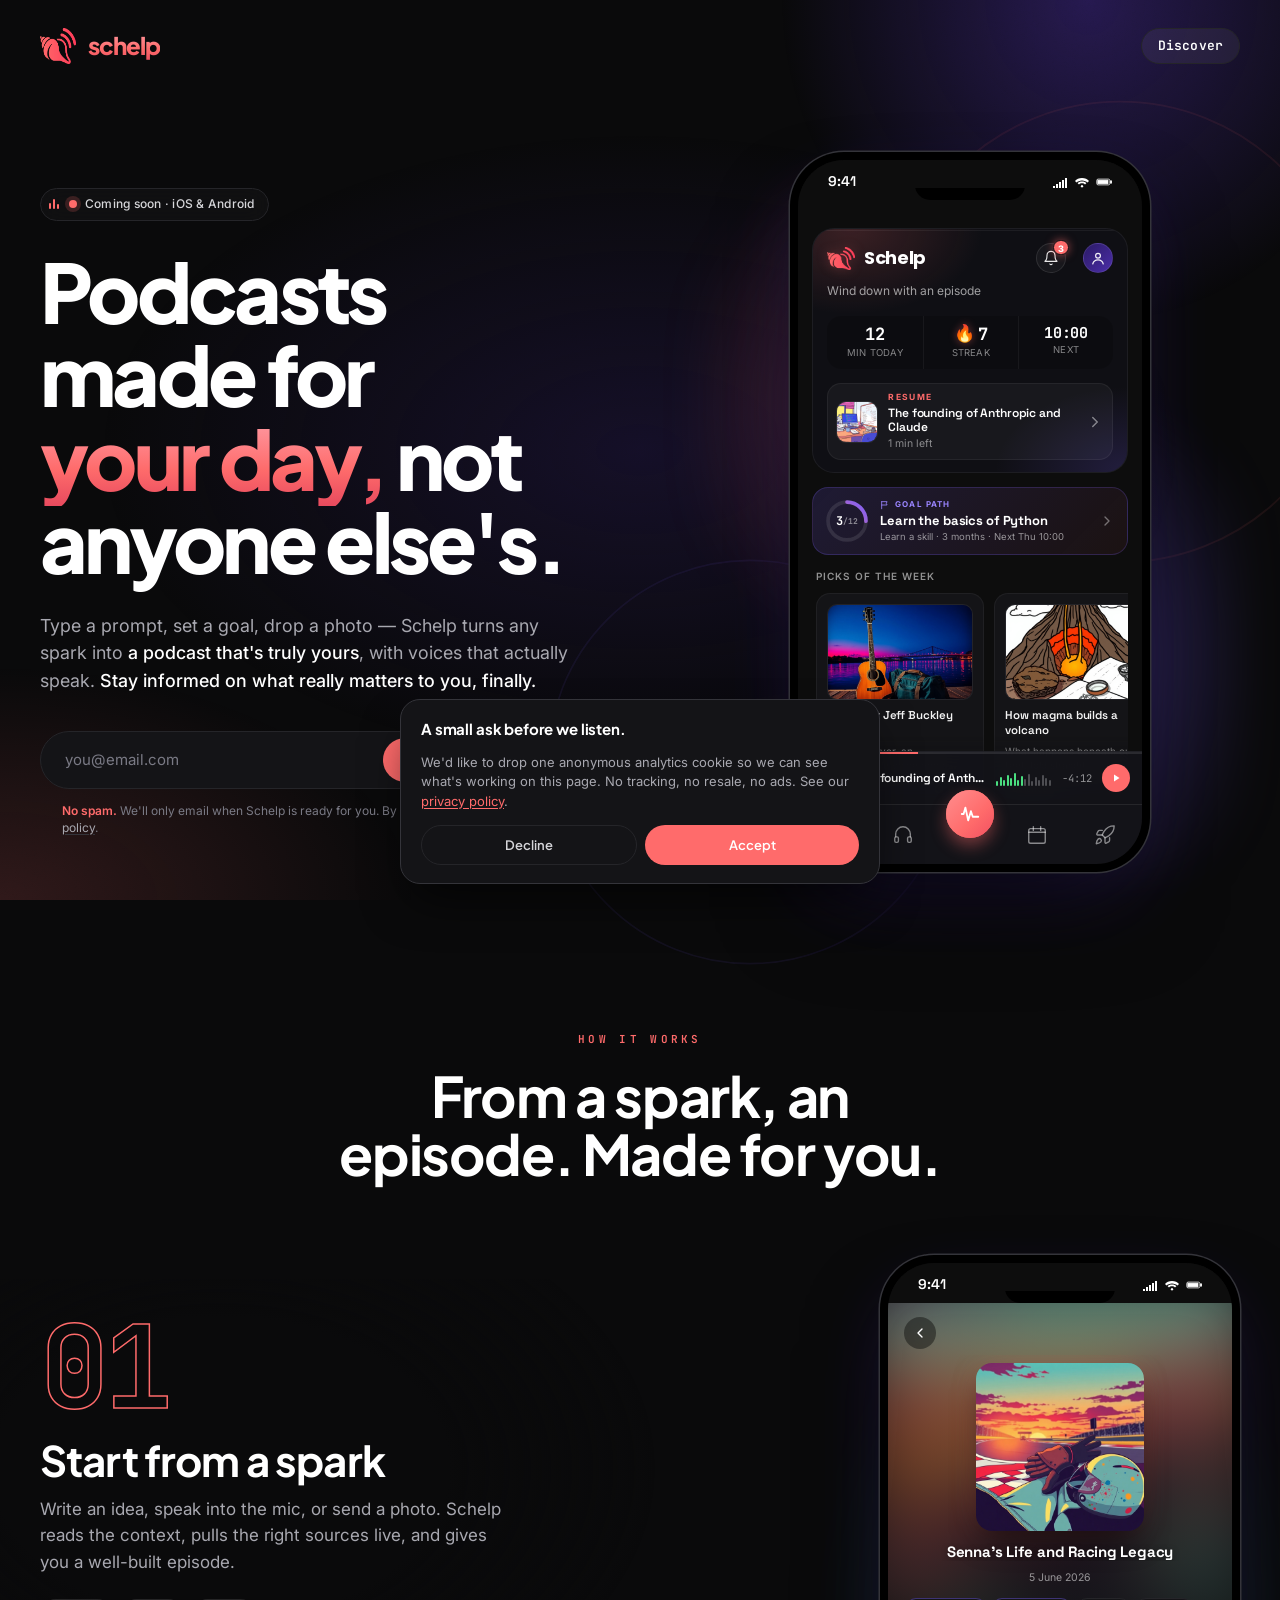
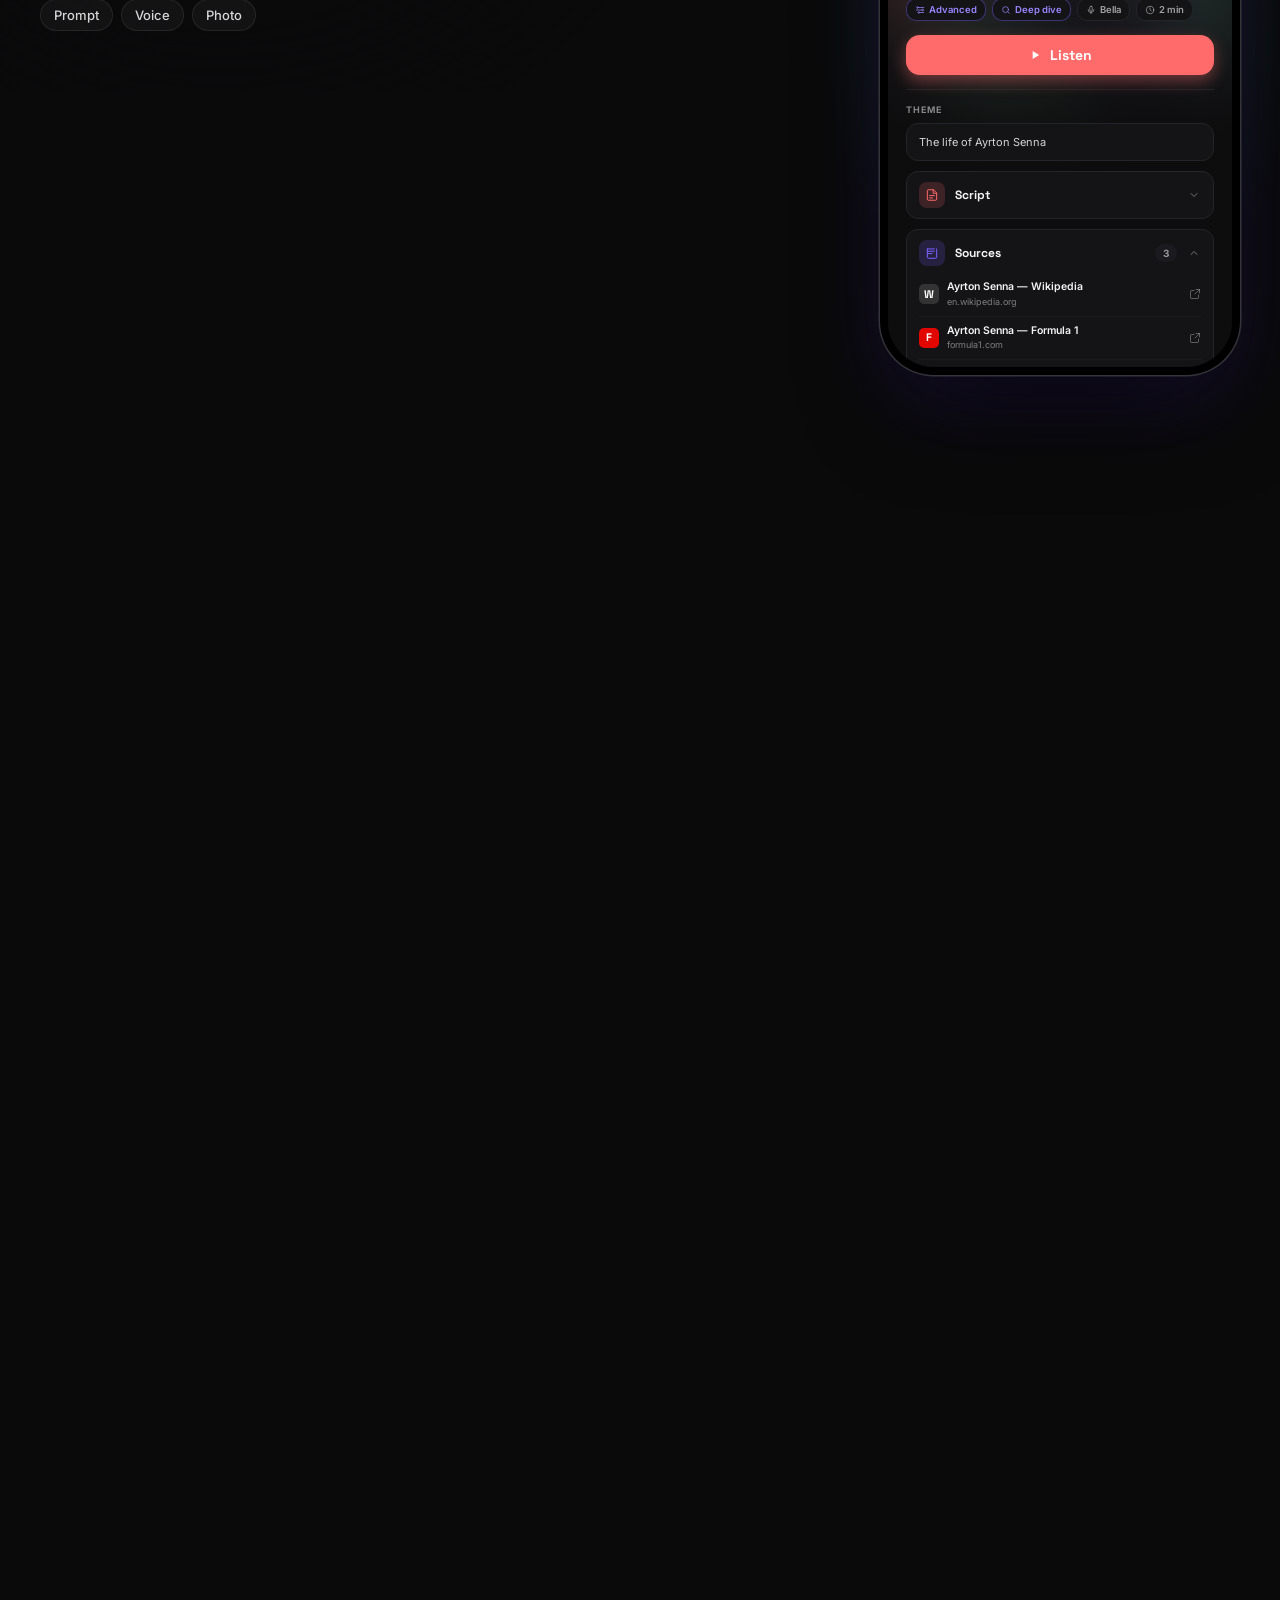
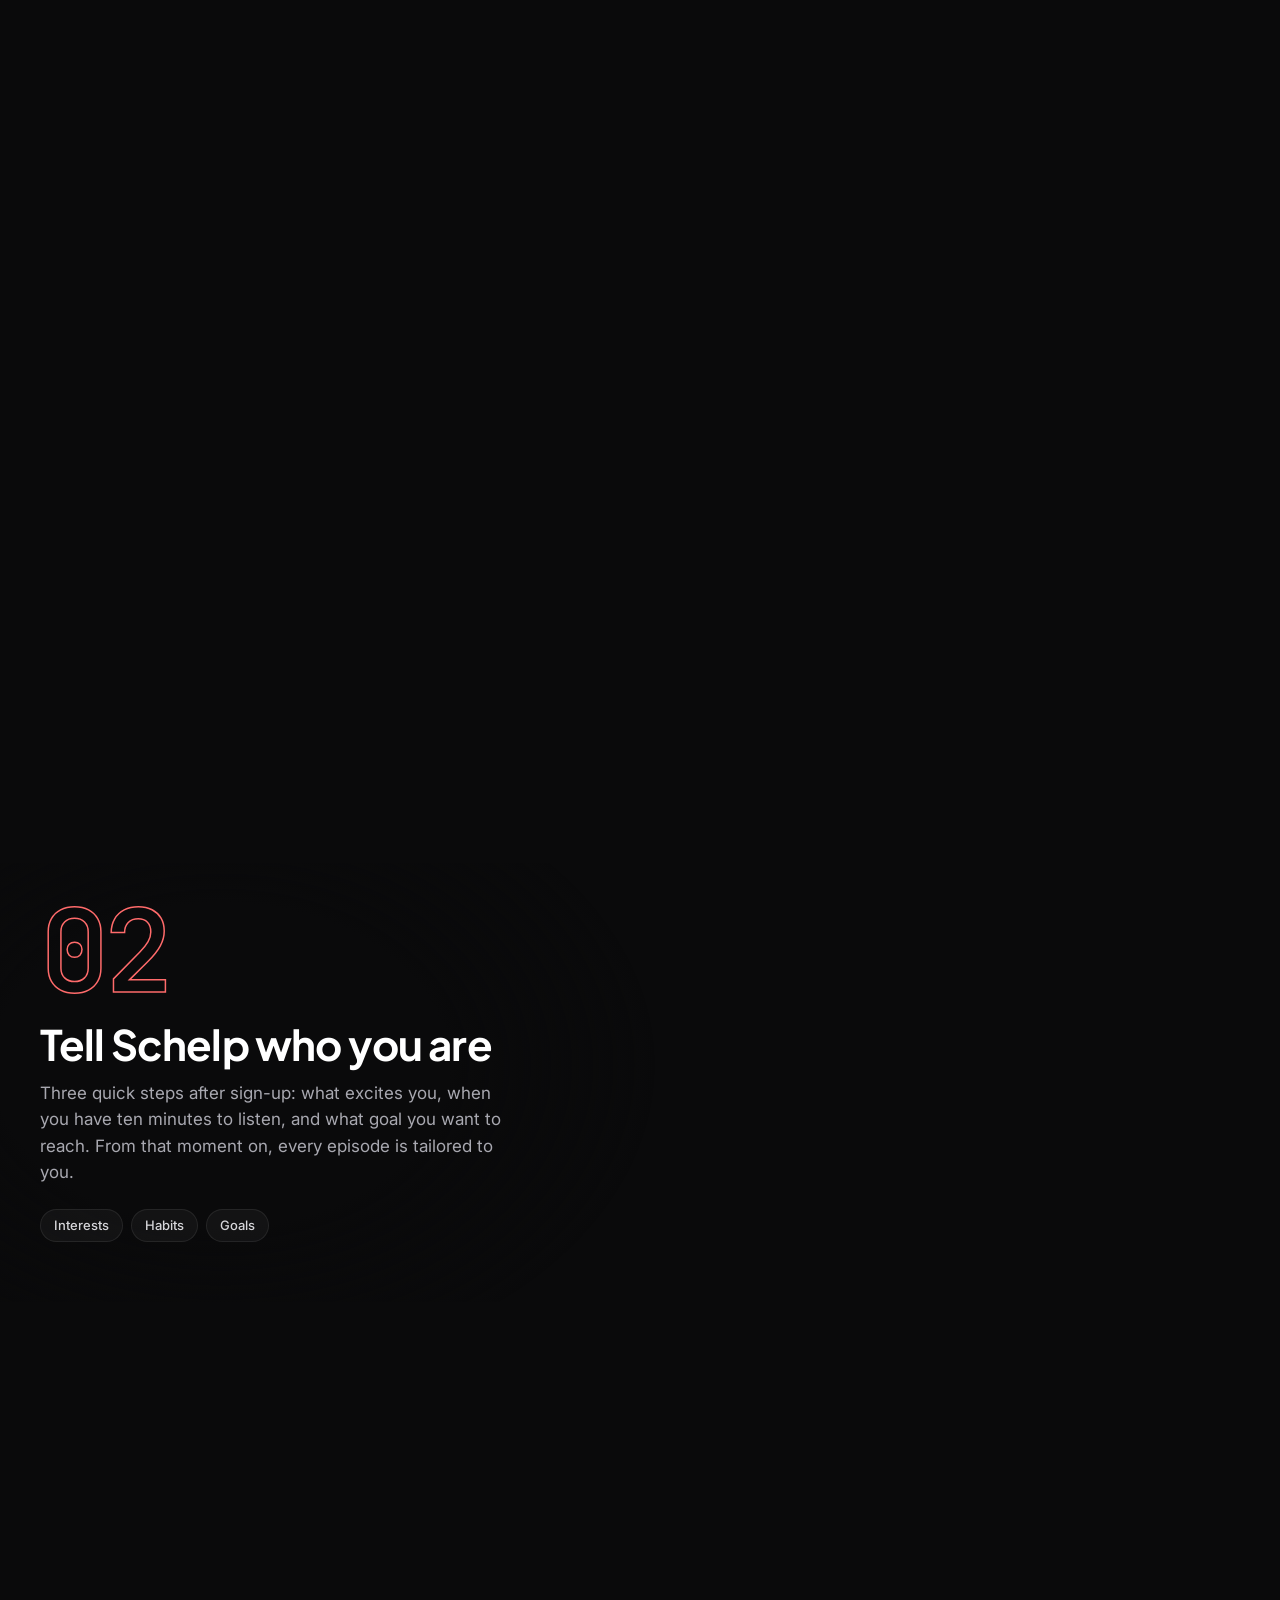
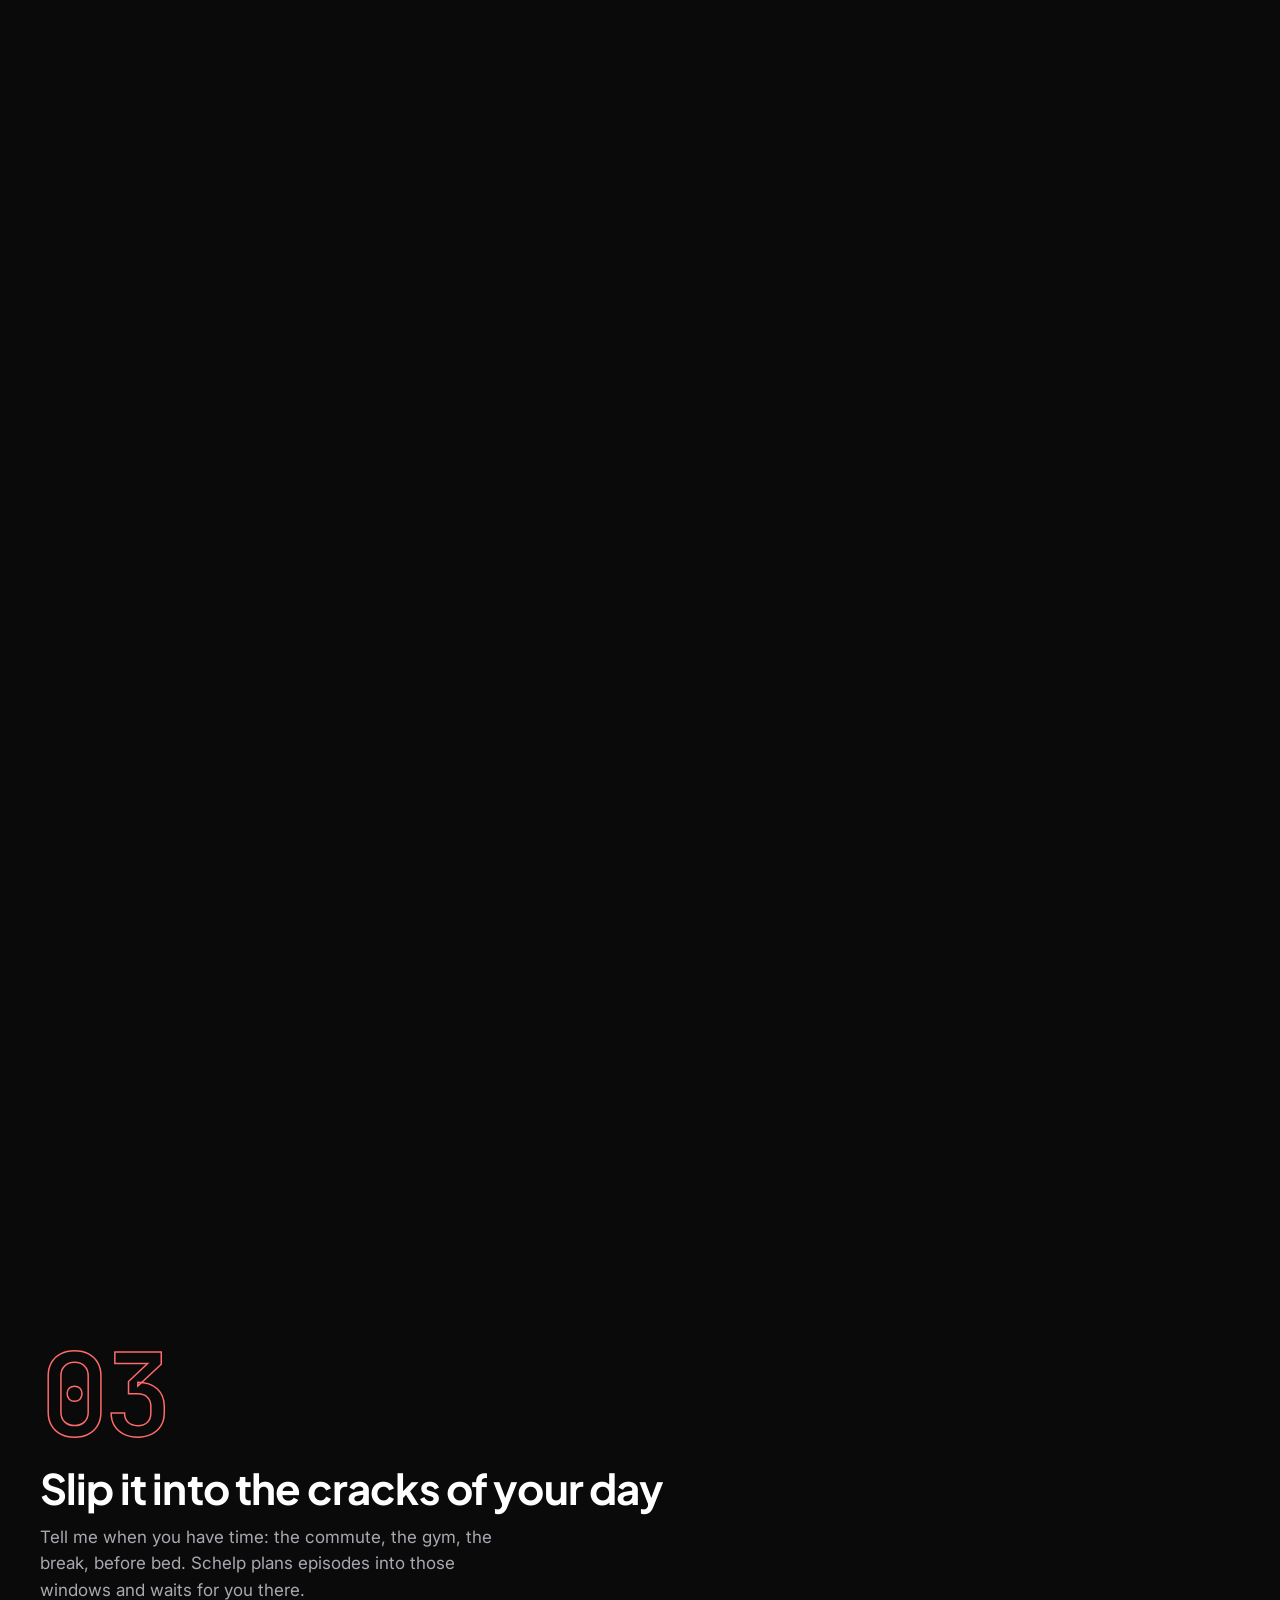
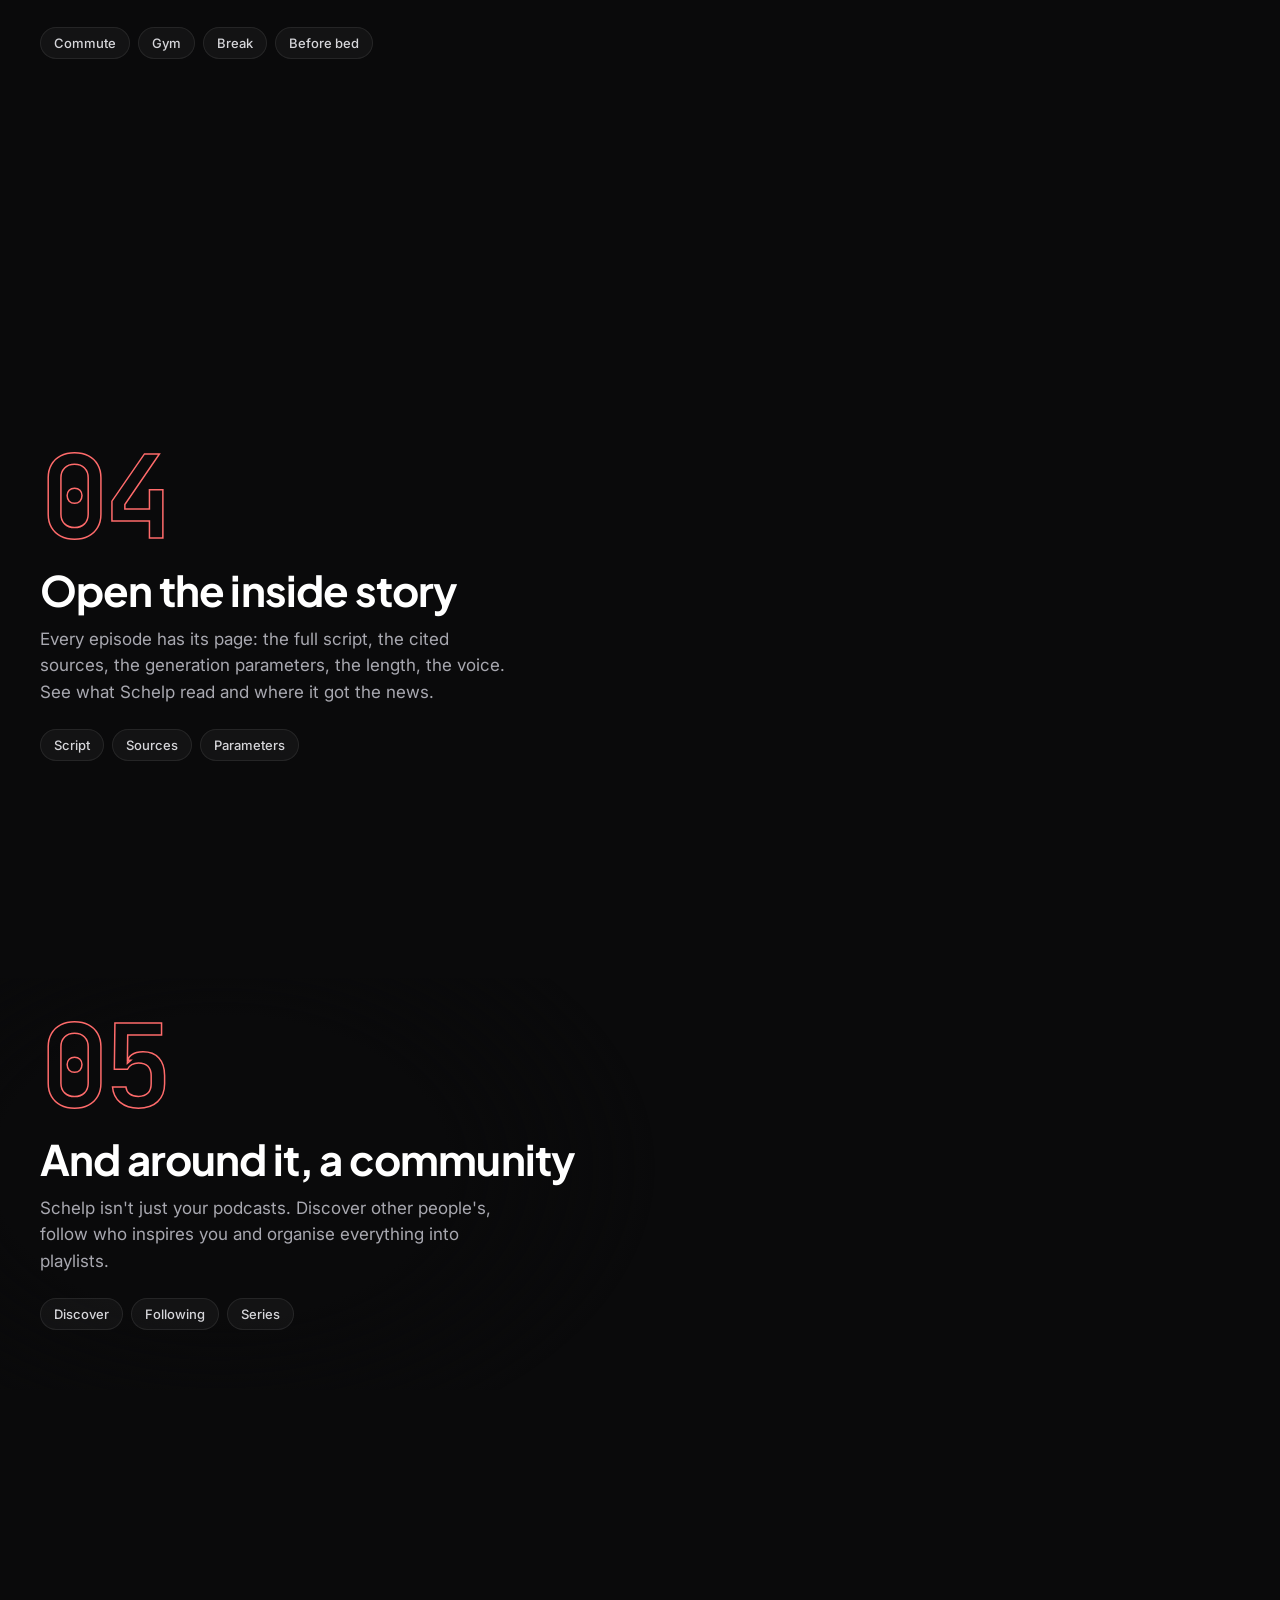
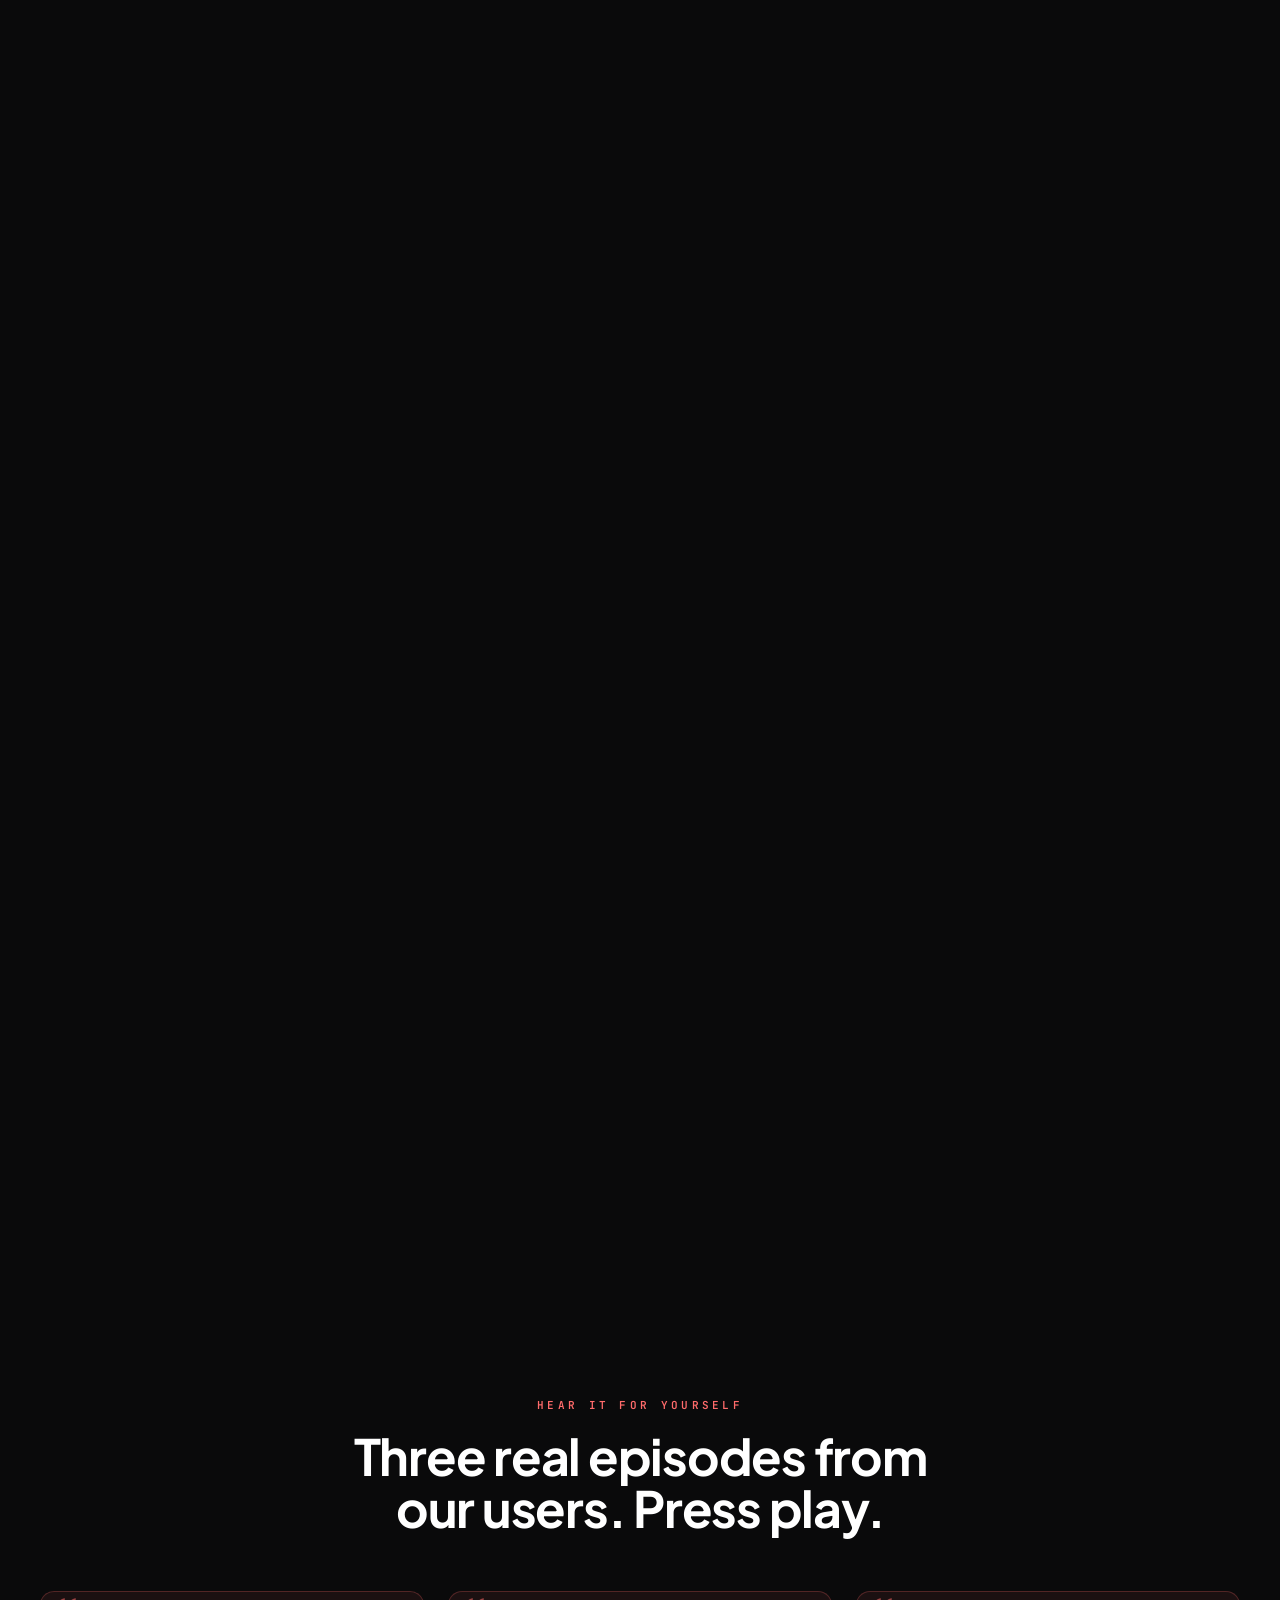
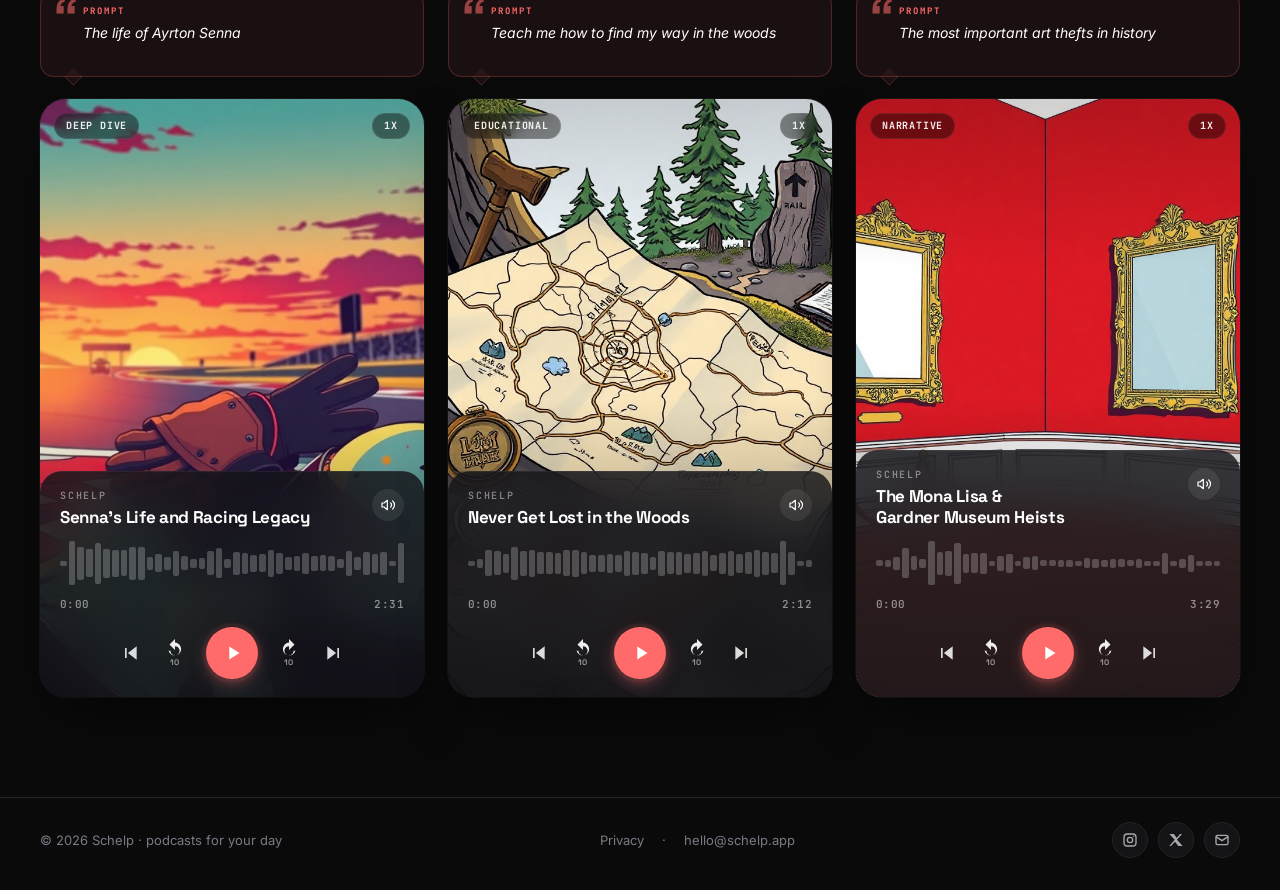
==== index.html @ f728ab7d "fix(landing): elimina il flash IT→EN pre-renderizzando l'HTML in inglese Il sito è EN-only: i testi " ====
<!doctype html>
<html lang="en">
<head>
<meta charset="utf-8">
<meta http-equiv="X-UA-Compatible" content="IE=edge">
<meta name="viewport" content="width=device-width, initial-scale=1, viewport-fit=cover">
<title data-i18n-text="meta.title">Schelp — AI podcasts made for your day</title>
<meta name="description" data-i18n-attr="content:meta.description" content="Schelp builds podcasts on what you actually care about. Voices that truly speak, real-time web research, episodes that slip into the cracks of your day. Coming soon to iOS and Android.">
<meta name="theme-color" content="#0A0A0B">

<!-- Canonical & robots -->
<link rel="canonical" href="https://schelp.app/">
<meta name="robots" content="index, follow">

<!-- Open Graph -->
<meta property="og:type" content="website">
<meta property="og:site_name" content="Schelp">
<meta property="og:title" data-i18n-attr="content:meta.ogTitle" content="Schelp — AI podcasts made for your day">
<meta property="og:description" data-i18n-attr="content:meta.ogDescription" content="Podcasts on what you actually care about. From a prompt, a voice or a photo — with voices that actually speak.">
<meta property="og:url" content="https://schelp.app/">
<meta property="og:image" content="https://schelp.app/og.png">
<meta property="og:image:width" content="1200">
<meta property="og:image:height" content="630">
<meta property="og:image:alt" data-i18n-attr="content:meta.ogImageAlt" content="Schelp — podcasts made for your day, not anyone else's.">
<meta property="og:locale" data-i18n-attr="content:meta.ogLocale" content="en_US">

<!-- Twitter -->
<meta name="twitter:card" content="summary_large_image">
<meta name="twitter:title" data-i18n-attr="content:meta.ogTitle" content="Schelp — AI podcasts made for your day">
<meta name="twitter:description" data-i18n-attr="content:meta.ogDescription" content="Podcasts on what you actually care about. From a prompt, a voice or a photo — with voices that actually speak.">
<meta name="twitter:image" content="https://schelp.app/og.png">

<!-- Favicons -->
<link rel="icon" href="logo-schelp.png">
<link rel="apple-touch-icon" href="logo-schelp.png">

<!-- Fonts: preconnect + direct stylesheet link (faster than @import inside CSS).
     Self-host if you want to fully GDPR-proof. -->
<link rel="preconnect" href="https://fonts.googleapis.com">
<link rel="preconnect" href="https://fonts.gstatic.com" crossorigin>
<link rel="stylesheet" href="https://fonts.googleapis.com/css2?family=Fraunces:ital,opsz,wght,SOFT@0,9..144,500..800,30..100;1,9..144,500..800,30..100&family=Plus+Jakarta+Sans:wght@400;500;600;700;800&family=Poppins:wght@600;700;800&family=Inter:wght@400;500;600;700&family=Space+Grotesk:wght@500;600;700&family=JetBrains+Mono:wght@400;500;600&display=swap">

<!-- Tokens + page styles -->
<link rel="stylesheet" href="colors_and_type.css">
<link rel="stylesheet" href="landing.css">
<link rel="stylesheet" href="survey.css">

<!-- Configure ESP endpoint, launch date, analytics here -->
<script>
  window.SchelpConfig = {
    // Backend Schelp: raccoglie le email in landing_signups (dashboard admin → Iscritti Landing).
    // Empty = preview mode (form simulates success).
    formEndpoint: "https://api.apipodcast.org/public/signup",
    // ISO date string for launch. Update when shipping date is firm.
    launchDate: "2026-07-15T09:00:00",
    // Plausible domain (e.g. "schelp.app"). Empty = no analytics loaded.
    analyticsDomain: "",
    analyticsSrc: "https://plausible.io/js/script.js"
  };
</script>

<!-- i18n dictionary (must load BEFORE landing.js). defer keeps both off the parser's
     critical path; defer preserves order so the dict is ready before landing.js runs. -->
<script src="i18n.js" defer></script>

<!-- Structured data for richer SERPs -->
<script type="application/ld+json">
{
  "@context": "https://schema.org",
  "@type": "SoftwareApplication",
  "name": "Schelp",
  "applicationCategory": "MultimediaApplication",
  "operatingSystem": "iOS, Android",
  "description": "AI podcast app that turns any spark — a prompt, a voice, a photo — into personalised episodes with lifelike voices and live web research.",
  "url": "https://schelp.app/",
  "offers": { "@type": "Offer", "price": "0", "priceCurrency": "EUR" }
}
</script>
</head>
<body>
  <a class="skip-link" href="#main" data-i18n-text="a11y.skipLink">Skip to content</a>
  <div class="bg-wash" aria-hidden="true"></div>
  <div class="grain" aria-hidden="true"></div>

  <header>
    <nav class="nav" aria-label="Primary">
      <a class="brand" href="/" data-i18n-attr="aria-label:nav.brand.aria" aria-label="Schelp — home">
        <img src="logo-schelp.png" alt="" width="36" height="36">
        <span>schelp</span>
      </a>
      <a class="nav-discover" href="/discover" data-i18n-text="nav.discover">Discover</a>
      <!-- Top nav menu removed for the coming-soon page (How it works / Release / Contact)
      <div class="links">
        <a href="#feat" data-i18n-text="nav.howItWorks">How it works</a>
        <a href="#release" data-i18n-text="nav.release">Release</a>
        <a href="mailto:hello@schelp.app" data-i18n-text="nav.contact">Contact</a>
      </div>
      -->
      <!-- Language toggle hidden: site is English-only for now
      <button type="button" class="lang" id="lang-toggle" data-i18n-attr="aria-label:nav.lang.aria" aria-label="Switch language">
        <b id="lang-active">IT</b> · <span id="lang-other">EN</span>
      </button>
      -->

    </nav>
  </header>

  <main id="main">
    <section class="hero" aria-labelledby="hero-heading">
      <div>
        <div class="badge">
          <span class="eq" aria-hidden="true"><i></i><i></i><i></i></span>
          <span class="dot" aria-hidden="true"></span>
          <span data-i18n-text="hero.badge">Coming soon · iOS &amp; Android</span>
        </div>
        <h1 id="hero-heading" class="display"><span data-i18n-text="hero.h1.before">Podcasts made for </span><span class="shell" data-i18n-text="hero.h1.accent">your day,</span><span data-i18n-text="hero.h1.after"> not anyone else's.</span></h1>
        <p class="lede" data-i18n-html="hero.lede.html">Type a prompt, set a goal, drop a photo — Schelp turns any spark into <em>a podcast that's truly yours</em>, with voices that actually speak. <em>Stay informed on what really matters to you, finally.</em></p>

        <form id="signup-form" class="form" novalidate>
          <label for="email" class="visually-hidden" data-i18n-text="hero.emailLabel" style="position:absolute;width:1px;height:1px;padding:0;margin:-1px;overflow:hidden;clip:rect(0,0,0,0);white-space:nowrap;border:0;">Email address</label>
          <input id="email" type="email" name="email" data-i18n-attr="placeholder:hero.emailPlaceholder" placeholder="you@email.com" required autocomplete="email" inputmode="email" aria-describedby="form-help">
          <button type="submit"><span data-i18n-text="hero.cta">Get early access</span> <span aria-hidden="true">→</span></button>
        </form>
        <div id="form-message" class="form-message" role="status" aria-live="polite"></div>
        <div id="form-help" class="form-help" data-i18n-html="hero.formHelp.html"><b>No spam.</b> We'll only email when Schelp is ready for you. By signing up you agree to our <a href="privacy.html">privacy policy</a>.</div>
      </div>

      <div class="phone-wrap" aria-hidden="true">
        <div class="phone-halo"></div>
        <svg class="ring ring-1" viewBox="0 0 100 100"><circle cx="50" cy="50" r="48" fill="none" stroke="#FF6B6B" stroke-width="0.4"/></svg>
        <svg class="ring ring-2" viewBox="0 0 100 100"><circle cx="50" cy="50" r="48" fill="none" stroke="#7B61FF" stroke-width="0.4"/></svg>

        <div class="phone">
          <div class="screen">
            <div class="status">
              <span>9:41</span>
              <span class="right">
                <svg viewBox="0 0 16 12" fill="currentColor"><path d="M1 10h2v2H1zm3-2h2v4H4zm3-2h2v6H7zm3-2h2v8h-2zm3-2h2v10h-2z"/></svg>
                <svg viewBox="0 0 16 12" fill="currentColor"><path d="M8 2C5 2 2.5 3 1 5l1.5 1.5C3.5 5.5 5.7 4.5 8 4.5s4.5 1 5.5 2L15 5C13.5 3 11 2 8 2zm0 3.5c-2 0-3.5.7-4.5 1.5L5 8.5C5.5 7.8 6.7 7.3 8 7.3s2.5.5 3 1.2L12.5 7c-1-.8-2.5-1.5-4.5-1.5zm0 3.2L6.5 10.2 8 11.7l1.5-1.5L8 8.7z"/></svg>
                <svg viewBox="0 0 22 12" fill="none" stroke="currentColor" stroke-width="1"><rect x="1" y="2" width="18" height="8" rx="2"/><rect x="2.5" y="3.5" width="14" height="5" fill="currentColor"/><rect x="20" y="4.5" width="1.5" height="3" fill="currentColor"/></svg>
              </span>
            </div>

            <div class="home">
              <!-- Hero panel: Dashboard banner with BrandMark, wordmark, KPI grid and HeroCTA -->
              <div class="hero-panel">
                <div class="hp-top">
                  <img class="brandmark" src="logo-schelp.png" alt="" width="28" height="28">

                  <span class="hp-wordmark">Schelp</span>
                  <span class="hp-spacer"></span>
                  <span class="hp-bell" aria-hidden="true">
                    <svg viewBox="0 0 24 24" fill="none" stroke="currentColor" stroke-width="1.7" stroke-linecap="round" stroke-linejoin="round">
                      <path d="M18 8a6 6 0 0 0-12 0c0 7-3 9-3 9h18s-3-2-3-9"/>
                      <path d="M13.7 21a2 2 0 0 1-3.4 0"/>
                    </svg>
                    <span class="hp-bell-badge">3</span>
                  </span>
                  <span class="hp-avatar" aria-hidden="true">
                    <svg viewBox="0 0 24 24" fill="none" stroke="currentColor" stroke-width="1.6" stroke-linecap="round" stroke-linejoin="round">
                      <circle cx="12" cy="9" r="3.2"/>
                      <path d="M5 20a7.2 7.2 0 0 1 14 0"/>
                    </svg>
                  </span>
                </div>
                <div class="hp-sub" data-i18n-text="mock.subtitle">Wind down with an episode</div>
                <div class="hp-kpi">
                  <div class="cell">
                    <span class="v">12</span>
                    <span class="l" data-i18n-text="mock.kpi1.label">MIN TODAY</span>
                  </div>
                  <div class="cell">
                    <span class="v"><span class="flame" aria-hidden="true">🔥</span>7</span>
                    <span class="l" data-i18n-text="mock.kpi2.label">STREAK</span>
                  </div>
                  <div class="cell">
                    <span class="v hp-kpi-time">10:00</span>
                    <span class="l" data-i18n-text="mock.kpi3.label">NEXT</span>
                  </div>
                </div>
                <div class="hp-cta">
                  <img class="cov" src="assets/podcasts/hero.png" alt="" loading="lazy">
                  <div class="meta">
                    <div class="eyebrow" data-i18n-text="mock.heroCta.eyebrow">RESUME</div>
                    <div class="t" data-i18n-text="mock.podcasts.hero.title">The founding of Anthropic and Claude</div>
                    <div class="s" data-i18n-text="mock.heroCta.meta">1 min left</div>
                  </div>
                  <svg class="chev" viewBox="0 0 24 24" fill="none" stroke="currentColor" stroke-width="2" stroke-linecap="round" stroke-linejoin="round" aria-hidden="true"><path d="m9 6 6 6-6 6"/></svg>
                </div>
              </div>

              <!-- Goal hero card (faithful to GoalHeroCard.tsx: progress ring + category + next) -->
              <div class="goalcard">
                <div class="goalcard-ringwrap" aria-hidden="true">
                  <svg viewBox="0 0 36 36">
                    <circle cx="18" cy="18" r="15.5" fill="none" stroke="rgba(255,255,255,0.1)" stroke-width="3"/>
                    <circle cx="18" cy="18" r="15.5" fill="none" stroke="url(#gc-grad)" stroke-width="3" stroke-linecap="round" stroke-dasharray="97.4" stroke-dashoffset="73" transform="rotate(-90 18 18)"/>
                    <defs><linearGradient id="gc-grad" x1="0" y1="0" x2="1" y2="1"><stop offset="0" stop-color="#FF6B6B"/><stop offset="1" stop-color="#7B61FF"/></linearGradient></defs>
                  </svg>
                  <span class="goalcard-ringnum">3<i>/12</i></span>
                </div>
                <div class="goalcard-info">
                  <div class="goalcard-eyebrow">
                    <svg viewBox="0 0 24 24" fill="none" stroke="currentColor" stroke-width="2" stroke-linecap="round" stroke-linejoin="round" aria-hidden="true"><path d="M4 21V4M4 4h13l-2 4 2 4H4"/></svg>
                    <span data-i18n-text="mock.goal.eyebrow">GOAL PATH</span>
                  </div>
                  <div class="goalcard-title" data-i18n-text="mock.goal.title">Learn the basics of Python</div>
                  <div class="goalcard-sub" data-i18n-text="mock.goal.sub">Learn a skill · 3 months · Next Thu 10:00</div>
                </div>
                <svg class="goalcard-chev" viewBox="0 0 24 24" fill="none" stroke="currentColor" stroke-width="2" stroke-linecap="round" stroke-linejoin="round" aria-hidden="true"><path d="m9 6 6 6-6 6"/></svg>
              </div>

              <!-- Suggerimenti della settimana -->
              <div class="sug-section">
                <div class="sec-label" data-i18n-text="mock.suggestions.label">Picks of the week</div>
                <div class="sug-row">
                  <div class="sug-card">
                    <div class="cov"><img src="assets/podcasts/sug1.png" alt="" loading="lazy"></div>
                    <div class="t" data-i18n-text="mock.podcasts.sug1.title">The night Jeff Buckley drowned</div>
                    <div class="d" data-i18n-text="mock.sug1.desc">The Wolf River, an irreplaceable voice and a night that changed music forever.</div>
                    <div class="meta">
                      <span class="tag cat-cinema" data-i18n-text="mock.tag.music">Music</span>
                      <span class="dur"><svg viewBox="0 0 24 24" fill="none" stroke="currentColor" stroke-width="2"><circle cx="12" cy="12" r="9"/><path d="M12 7v5l3 2"/></svg> 9 min</span>
                    </div>
                  </div>
                  <div class="sug-card">
                    <div class="cov"><img src="assets/podcasts/sug2.png" alt="" loading="lazy"></div>
                    <div class="t" data-i18n-text="mock.podcasts.sug2.title">How magma builds a volcano</div>
                    <div class="d" data-i18n-text="mock.sug2.desc">What happens beneath our feet, told straight — no shortcuts.</div>
                    <div class="meta">
                      <span class="tag cat-cultura" data-i18n-text="mock.tag.science">Science</span>
                      <span class="dur"><svg viewBox="0 0 24 24" fill="none" stroke="currentColor" stroke-width="2"><circle cx="12" cy="12" r="9"/><path d="M12 7v5l3 2"/></svg> 7 min</span>
                    </div>
                  </div>
                  <div class="sug-card">
                    <div class="cov"><img src="assets/podcasts/sug3.png" alt="" loading="lazy"></div>
                    <div class="t" data-i18n-text="mock.podcasts.sug3.title">Apple's rise, from garage to giant</div>
                    <div class="d" data-i18n-text="mock.sug3.desc">From the Macintosh to the Studio: every turn of the company that rewrote personal computing.</div>
                    <div class="meta">
                      <span class="tag cat-tech" data-i18n-text="mock.tag.tech">Tech</span>
                      <span class="dur"><svg viewBox="0 0 24 24" fill="none" stroke="currentColor" stroke-width="2"><circle cx="12" cy="12" r="9"/><path d="M12 7v5l3 2"/></svg> 12 min</span>
                    </div>
                  </div>
                </div>
              </div>

              <!-- La tua giornata — 24h timeline (faithful to TimelineRow.tsx: hour slots + state dots) -->
              <div class="tl-section">
                <div class="sec-label" data-i18n-text="mock.dayStrip.label">Your day</div>
                <div class="tl-row">
                  <div class="tl-slot tl-done"><span class="tl-h">08</span><span class="tl-dot"></span></div>
                  <div class="tl-slot tl-done"><span class="tl-h">10</span><span class="tl-dot"></span></div>
                  <div class="tl-slot"><span class="tl-h">12</span><span class="tl-dot"></span></div>
                  <div class="tl-slot tl-now"><span class="tl-h">13</span><span class="tl-dot"></span></div>
                  <div class="tl-slot"><span class="tl-h">15</span><span class="tl-dot"></span></div>
                  <div class="tl-slot tl-sched"><span class="tl-h">18</span><span class="tl-dot"></span></div>
                  <div class="tl-slot"><span class="tl-h">20</span><span class="tl-dot"></span></div>
                  <div class="tl-slot tl-sched"><span class="tl-h">22</span><span class="tl-dot"></span></div>
                </div>
              </div>

              <!-- Continua ad ascoltare -->
              <div class="cl">
                <div class="cl-label sec-label" data-i18n-text="mock.continueListening.label">Continue listening</div>
                <div class="cl-row">
                  <div class="cl-card">
                    <div class="cov"><img src="assets/podcasts/cont1.png" alt="" loading="lazy"><i class="prog" style="width:62%"></i></div>
                    <div class="t" data-i18n-text="mock.podcasts.cont1.title">Homemade pizza, step by step</div>
                  </div>
                  <div class="cl-card">
                    <div class="cov"><img src="assets/podcasts/cont2.png" alt="" loading="lazy"><i class="prog" style="width:28%"></i></div>
                    <div class="t" data-i18n-text="mock.podcasts.cont2.title">The story of Truxz: the game that never was</div>
                  </div>
                  <div class="cl-card">
                    <div class="cov"><img src="assets/podcasts/cont3.png" alt="" loading="lazy"><i class="prog" style="width:88%"></i></div>
                    <div class="t" data-i18n-text="mock.podcasts.cont3.title">Persuasion techniques in sales</div>
                  </div>
                </div>
              </div>

              <!-- Dalla community (CommunityRail) -->
              <div class="comm-section">
                <div class="sec-label" data-i18n-text="mock.community.label">From the community</div>
                <div class="comm-row">
                  <div class="comm-card">
                    <div class="cov"><img src="assets/podcasts/sug2.png" alt="" loading="lazy"></div>
                    <div class="t" data-i18n-text="mock.podcasts.sug2.title">How magma builds a volcano</div>
                    <div class="by" data-i18n-text="mock.community.by1">by lucia.dev</div>
                  </div>
                  <div class="comm-card">
                    <div class="cov"><img src="assets/podcasts/cont3.png" alt="" loading="lazy"></div>
                    <div class="t" data-i18n-text="mock.podcasts.cont3.title">Persuasion techniques in sales</div>
                    <div class="by" data-i18n-text="mock.community.by2">by marco_p</div>
                  </div>
                  <div class="comm-card">
                    <div class="cov"><img src="assets/podcasts/sug1.png" alt="" loading="lazy"></div>
                    <div class="t" data-i18n-text="mock.podcasts.sug1.title">The night Jeff Buckley drowned</div>
                    <div class="by" data-i18n-text="mock.community.by3">by sara_k</div>
                  </div>
                </div>
              </div>
            </div>

            <!-- MiniPlayer above tab bar -->
            <div class="miniplayer">
              <div class="progress"><i></i></div>
              <div class="row">
                <img class="cov" src="assets/podcasts/hero.png" alt="" loading="lazy">
                <div class="t" data-i18n-text="mock.podcasts.hero.title">The founding of Anthropic and Claude</div>
                <span class="wave" aria-hidden="true">
                  <i class="played" style="height:5px"></i>
                  <i class="played" style="height:9px"></i>
                  <i class="played" style="height:6px"></i>
                  <i class="played" style="height:11px"></i>
                  <i class="played" style="height:8px"></i>
                  <i class="played" style="height:13px"></i>
                  <i class="played" style="height:6px"></i>
                  <i class="played" style="height:10px"></i>
                  <i style="height:7px"></i>
                  <i style="height:12px"></i>
                  <i style="height:5px"></i>
                  <i style="height:9px"></i>
                  <i style="height:6px"></i>
                  <i style="height:11px"></i>
                  <i style="height:8px"></i>
                  <i style="height:6px"></i>
                </span>
                <span class="time" data-i18n-text="mock.miniPlayer.remaining">−4:12</span>
                <span class="play" aria-hidden="true">
                  <svg viewBox="0 0 24 24" fill="currentColor"><path d="M8 5v14l11-7z"/></svg>
                </span>
              </div>
            </div>

            <!-- Tab bar — 5 icons, no labels (FAB Genera overlays the middle slot) -->
            <div class="tabbar">
              <div class="tab active" aria-label="Home">
                <svg viewBox="0 0 24 24" fill="none" stroke="currentColor" stroke-linecap="round" stroke-linejoin="round"><path d="M3 11 12 3l9 8"/><path d="M5 10v10h14V10"/></svg>
              </div>
              <div class="tab" aria-label="Listen">
                <svg viewBox="0 0 24 24" fill="none" stroke="currentColor" stroke-linecap="round" stroke-linejoin="round"><path d="M4 14v-3a8 8 0 0 1 16 0v3"/><rect x="3" y="14" width="4" height="6" rx="1.5"/><rect x="17" y="14" width="4" height="6" rx="1.5"/></svg>
              </div>
              <div class="tab fab-slot" aria-hidden="true">
                <svg viewBox="0 0 24 24"></svg>
              </div>
              <div class="tab" aria-label="Calendar">
                <svg viewBox="0 0 24 24" fill="none" stroke="currentColor" stroke-linecap="round" stroke-linejoin="round"><rect x="3" y="5" width="18" height="16" rx="2"/><path d="M3 9h18M8 3v4M16 3v4"/></svg>
              </div>
              <div class="tab" aria-label="Goals">
                <svg viewBox="0 0 24 24" fill="none" stroke="currentColor" stroke-linecap="round" stroke-linejoin="round"><path d="M4.5 16.5c-1.5 1.26-2 5-2 5s3.74-.5 5-2c.71-.84.7-2.13-.09-2.91a2.18 2.18 0 0 0-2.91-.09z"/><path d="M12 15l-3-3a22 22 0 0 1 2-3.95A12.88 12.88 0 0 1 22 2c0 2.72-.78 7.5-6 11a22.35 22.35 0 0 1-4 2z"/><path d="M9 12H4a1 1 0 0 1-.92-1.38l1.31-2.62A2 2 0 0 1 6.18 7H9M12 15v5a1 1 0 0 0 1.38.92l2.62-1.31A2 2 0 0 0 17 17.82V15"/></svg>
              </div>
            </div>

            <!-- FAB Genera (overlays the central tab slot) -->
            <div class="fab-wrap" aria-hidden="true">
              <span class="sonar"></span>
              <span class="sonar s2"></span>
              <span class="sonar s3"></span>
              <div class="fab">
                <svg viewBox="0 0 24 24" fill="none" stroke="currentColor" stroke-linecap="round" stroke-linejoin="round"><path d="M3 12h2l2-7 3 14 3-10 2 6h6"/></svg>
              </div>
            </div>
          </div>
        </div>
      </div>
    </section>

    <!-- Launch countdown removed for the coming-soon page (no firm launch date shown)
    <section class="countdown-wrap" id="release" aria-labelledby="release-heading">
      <div class="countdown-card">
        <div>
          <div class="eyebrow" data-i18n-text="release.eyebrow">● Public launch</div>
          <h3 id="release-heading" data-i18n-text="release.heading">We're opening ears in…</h3>
          <p data-i18n-text="release.subtitle">Schelp arrives on iOS and Android in summer 2026. Drop your email above to join the early-access wave.</p>
        </div>
        <div class="counter" aria-label="Time until launch">
          <div class="unit"><div class="n" data-u="d">00</div><div class="l" data-i18n-text="countdown.days">Days</div></div>
          <div class="unit"><div class="n" data-u="h">00</div><div class="l" data-i18n-text="countdown.hours">Hours</div></div>
          <div class="unit"><div class="n" data-u="m">00</div><div class="l" data-i18n-text="countdown.minutes">Minutes</div></div>
          <div class="unit"><div class="n" data-u="s">00</div><div class="l" data-i18n-text="countdown.seconds">Seconds</div></div>
        </div>
        <div class="countdown-arrived">
          <svg width="28" height="28" viewBox="0 0 24 24" fill="none" stroke="currentColor" stroke-width="2.5" stroke-linecap="round" stroke-linejoin="round"><path d="M20 6 9 17l-5-5"/></svg>
          <span data-i18n-text="release.live">We're live — download Schelp now.</span>
        </div>
      </div>
    </section>
    -->


    <section class="howitworks" id="how" aria-labelledby="hiw-heading">
      <header class="hiw-intro">
        <div class="eyebrow" data-i18n-text="hiw.eyebrow">How it works</div>
        <h2 id="hiw-heading" data-i18n-text="hiw.heading">From a spark, an episode. Made for you.</h2>
      </header>

      <div class="hiw-scrolly">
        <div class="hiw-text">
          <article class="hiw-step hiw-step-multi" data-scene="generate" data-sub-scene="quick">
            <div class="hiw-step-head">
              <div class="hiw-step-num" aria-hidden="true">01</div>
              <h3 data-i18n-text="hiw.step1.title">Start from a spark</h3>
              <p data-i18n-text="hiw.step1.body">Write an idea, speak into the mic, or send a photo. Schelp reads the context, pulls the right sources live, and gives you a well-built episode.</p>
              <ul class="hiw-bullets">
                <li data-i18n-text="hiw.step1.b1">Prompt</li>
                <li data-i18n-text="hiw.step1.b3">Voice</li>
                <li data-i18n-text="hiw.step1.b4">Photo</li>
              </ul>
            </div>

            <div class="hiw-substeps">
              <!-- Sticky display: 4 substeps absolute, only the active one is visible -->
              <div class="substeps-display">
                <div class="hiw-substep is-active" data-sub-scene="quick">
                  <span class="hiw-sub-tag">1.1</span>
                  <div class="hiw-sub-content">
                    <h4 data-i18n-text="hiw.sub.quick.title">Quick mode</h4>
                    <p data-i18n-text="hiw.sub.quick.body">One sentence, that's it. Schelp picks the sources, the voice, the tone and the length. Ready in minutes.</p>
                  </div>
                </div>
                <div class="hiw-substep" data-sub-scene="advanced">
                  <span class="hiw-sub-tag">1.2</span>
                  <div class="hiw-sub-content">
                    <h4 data-i18n-text="hiw.sub.advanced.title">Advanced mode</h4>
                    <p data-i18n-text="hiw.sub.advanced.body">Want more control? Pick a narrative style and a cover style, then move to the next step.</p>
                  </div>
                </div>
                <div class="hiw-substep" data-sub-scene="sources">
                  <span class="hiw-sub-tag">1.3</span>
                  <div class="hiw-sub-content">
                    <h4 data-i18n-text="hiw.sub.sources.title">Pick the sources</h4>
                    <p data-i18n-text="hiw.sub.sources.body">Let the AI search the live web, or hand-pick the sites Schelp should pull from.</p>
                  </div>
                </div>
                <div class="hiw-substep" data-sub-scene="config">
                  <span class="hiw-sub-tag">1.4</span>
                  <div class="hiw-sub-content">
                    <h4 data-i18n-text="hiw.sub.config.title">Length, depth, voice</h4>
                    <p data-i18n-text="hiw.sub.config.body">From 2 to 15 minutes. Light or deep research. A hundred voices to choose from — then hit "Create podcast".</p>
                  </div>
                </div>
              </div>
              <!-- 4 invisible scroll-consumer spacers — IntersectionObserver triggers on these -->
              <div class="substep-spacer" data-scene="generate" data-sub-scene="quick" aria-hidden="true"></div>
              <div class="substep-spacer" data-scene="generate" data-sub-scene="advanced" aria-hidden="true"></div>
              <div class="substep-spacer" data-scene="generate" data-sub-scene="sources" aria-hidden="true"></div>
              <div class="substep-spacer" data-scene="generate" data-sub-scene="config" aria-hidden="true"></div>
            </div>
          </article>
          <article class="hiw-step hiw-step-multi" data-scene="tune" data-sub-scene="interests">
            <div class="hiw-step-head">
              <div class="hiw-step-num" aria-hidden="true">02</div>
              <h3 data-i18n-text="hiw.step2.title">Tell Schelp who you are</h3>
              <p data-i18n-text="hiw.step2.body">Three quick steps after sign-up: what excites you, when you have ten minutes to listen, and what goal you want to reach. From that moment on, every episode is tailored to you.</p>
              <ul class="hiw-bullets">
                <li data-i18n-text="hiw.step2.b1">Interests</li>
                <li data-i18n-text="hiw.step2.b2">Habits</li>
                <li data-i18n-text="hiw.step2.b3">Goals</li>
              </ul>
            </div>

            <div class="hiw-substeps">
              <div class="substeps-display">
                <div class="hiw-substep is-active" data-sub-scene="interests">
                  <span class="hiw-sub-tag">2.1</span>
                  <div class="hiw-sub-content">
                    <h4 data-i18n-text="hiw.sub.interests.title">Pick your interests</h4>
                    <p data-i18n-text="hiw.sub.interests.body">Tech, news, cinema, food, science — give Schelp the topics that light you up and the app starts weaving your favourites together.</p>
                  </div>
                </div>
                <div class="hiw-substep" data-sub-scene="habits">
                  <span class="hiw-sub-tag">2.2</span>
                  <div class="hiw-sub-content">
                    <h4 data-i18n-text="hiw.sub.habits.title">Set your habits</h4>
                    <p data-i18n-text="hiw.sub.habits.body">When do you have ten minutes? The morning commute, the gym at 6 pm, before bed. Schelp slips episodes into the windows you actually have.</p>
                  </div>
                </div>
                <div class="hiw-substep" data-sub-scene="goal">
                  <span class="hiw-sub-tag">2.3</span>
                  <div class="hiw-sub-content">
                    <h4 data-i18n-text="hiw.sub.goal.title">Set a goal</h4>
                    <p data-i18n-text="hiw.sub.goal.body">Learn a language, stay current in a field, dig deep into a topic. An intention that becomes a series of episodes planned for months.</p>
                  </div>
                </div>
              </div>
              <div class="substep-spacer" data-scene="tune" data-sub-scene="interests" aria-hidden="true"></div>
              <div class="substep-spacer" data-scene="tune" data-sub-scene="habits" aria-hidden="true"></div>
              <div class="substep-spacer" data-scene="tune" data-sub-scene="goal" aria-hidden="true"></div>
            </div>
          </article>
          <article class="hiw-step" data-scene="plan">
            <div class="hiw-step-cap">
            <div class="hiw-step-num" aria-hidden="true">03</div>
            <h3 data-i18n-text="hiw.step3.title">Slip it into the cracks of your day</h3>
            <p data-i18n-text="hiw.step3.body">Tell me when you have time: the commute, the gym, the break, before bed. Schelp plans episodes into those windows and waits for you there.</p>
            <ul class="hiw-bullets">
              <li data-i18n-text="hiw.step3.b1">Commute</li>
              <li data-i18n-text="hiw.step3.b2">Gym</li>
              <li data-i18n-text="hiw.step3.b3">Break</li>
              <li data-i18n-text="hiw.step3.b4">Before bed</li>
            </ul>
            </div>
          </article>
          <article class="hiw-step" data-scene="detail">
            <div class="hiw-step-cap">
            <div class="hiw-step-num" aria-hidden="true">04</div>
            <h3 data-i18n-text="hiw.step4.title">Open the inside story</h3>
            <p data-i18n-text="hiw.step4.body">Every episode has its page: the full script, the cited sources, the generation parameters, the length, the voice. See what Schelp read and where it got the news.</p>
            <ul class="hiw-bullets">
              <li data-i18n-text="hiw.step4.b1">Script</li>
              <li data-i18n-text="hiw.step4.b2">Sources</li>
              <li data-i18n-text="hiw.step4.b3">Parameters</li>
            </ul>
            </div>
          </article>
          <article class="hiw-step hiw-step-multi" data-scene="explore" data-sub-scene="discover">
            <div class="hiw-step-head">
              <div class="hiw-step-num" aria-hidden="true">05</div>
              <h3 data-i18n-text="hiw.step5.title">And around it, a community</h3>
              <p data-i18n-text="hiw.step5.body">Schelp isn't just your podcasts. Discover other people's, follow who inspires you and organise everything into playlists.</p>
              <ul class="hiw-bullets">
                <li data-i18n-text="hiw.step5.b1">Discover</li>
                <li data-i18n-text="hiw.step5.b2">Following</li>
                <li data-i18n-text="hiw.step5.b4">Series</li>
              </ul>
            </div>

            <div class="hiw-substeps">
              <div class="substeps-display">
                <div class="hiw-substep is-active" data-sub-scene="discover">
                  <span class="hiw-sub-tag">5.1</span>
                  <div class="hiw-sub-content">
                    <h4 data-i18n-text="hiw.sub.discover.title">Discover new episodes</h4>
                    <p data-i18n-text="hiw.sub.discover.body">Picks of the week, podcasts on your interests, the community's series. Search people, topics and series from a single screen.</p>
                  </div>
                </div>
                <div class="hiw-substep" data-sub-scene="following">
                  <span class="hiw-sub-tag">5.2</span>
                  <div class="hiw-sub-content">
                    <h4 data-i18n-text="hiw.sub.following.title">Follow who inspires you</h4>
                    <p data-i18n-text="hiw.sub.following.body">Profiles, followers and following: find the creators you love, see who your friends follow, and never miss their new episodes.</p>
                  </div>
                </div>
                <div class="hiw-substep" data-sub-scene="playlist">
                  <span class="hiw-sub-tag">5.3</span>
                  <div class="hiw-sub-content">
                    <h4 data-i18n-text="hiw.sub.playlist.title">Open a series</h4>
                    <p data-i18n-text="hiw.sub.playlist.body">Series published in Discover are multi-episode journeys: open one and listen start to finish, with your progress always saved.</p>
                  </div>
                </div>
              </div>
              <div class="substep-spacer" data-scene="explore" data-sub-scene="discover" aria-hidden="true"></div>
              <div class="substep-spacer" data-scene="explore" data-sub-scene="following" aria-hidden="true"></div>
              <div class="substep-spacer" data-scene="explore" data-sub-scene="playlist" aria-hidden="true"></div>
            </div>
          </article>
          <!-- Mobile-only trailing spacer: keeps the phone pinned long enough for the
               last scene to get a full dwell before release (no-op on desktop). -->
          <div class="hiw-tail-spacer" aria-hidden="true"></div>
        </div>

        <div class="hiw-phone-wrap" data-scene="generate">
          <div class="phone" aria-hidden="true">
            <div class="screen">
              <div class="status">
                <span>9:41</span>
                <span class="right">
                  <svg viewBox="0 0 16 12" fill="currentColor"><path d="M1 10h2v2H1zm3-2h2v4H4zm3-2h2v6H7zm3-2h2v8h-2zm3-2h2v10h-2z"/></svg>
                  <svg viewBox="0 0 16 12" fill="currentColor"><path d="M8 2C5 2 2.5 3 1 5l1.5 1.5C3.5 5.5 5.7 4.5 8 4.5s4.5 1 5.5 2L15 5C13.5 3 11 2 8 2zm0 3.5c-2 0-3.5.7-4.5 1.5L5 8.5C5.5 7.8 6.7 7.3 8 7.3s2.5.5 3 1.2L12.5 7c-1-.8-2.5-1.5-4.5-1.5zm0 3.2L6.5 10.2 8 11.7l1.5-1.5L8 8.7z"/></svg>
                  <svg viewBox="0 0 22 12" fill="none" stroke="currentColor" stroke-width="1"><rect x="1" y="2" width="18" height="8" rx="2"/><rect x="2.5" y="3.5" width="14" height="5" fill="currentColor"/><rect x="20" y="4.5" width="1.5" height="3" fill="currentColor"/></svg>
                </span>
              </div>

              <!-- Scene 1: Generate — 4 sub-scenes (quick / advanced / sources / config) -->
              <div class="scene scene-generate is-active" data-scene="generate">

                <!-- Sub-scene 1.1 — QUICK mode -->
                <div class="gen-sub is-active" data-sub-scene="quick">
                  <div class="sc-pad">
                    <div class="g-steps" aria-hidden="true">
                      <span class="g-step is-active"><span class="g-step-c"><svg viewBox="0 0 24 24" fill="currentColor"><path d="M12 14a3 3 0 0 0 3-3V6a3 3 0 0 0-6 0v5a3 3 0 0 0 3 3zm5-3a5 5 0 0 1-10 0H5a7 7 0 0 0 6 6.92V21h2v-3.08A7 7 0 0 0 19 11z"/></svg></span><span class="g-step-l" data-i18n-text="mock.gstep.topic">Topic</span></span>
                      <span class="g-step-line"></span>
                      <span class="g-step"><span class="g-step-c"><svg viewBox="0 0 24 24" fill="none" stroke="currentColor" stroke-width="1.7" stroke-linecap="round" stroke-linejoin="round"><circle cx="12" cy="12" r="9"/><path d="M3 12h18M12 3a14 14 0 0 1 0 18M12 3a14 14 0 0 0 0 18"/></svg></span><span class="g-step-l" data-i18n-text="mock.gstep.sources">Sources</span></span>
                      <span class="g-step-line"></span>
                      <span class="g-step"><span class="g-step-c"><svg viewBox="0 0 24 24" fill="none" stroke="currentColor" stroke-width="1.7" stroke-linecap="round" stroke-linejoin="round"><circle cx="6" cy="6" r="2"/><path d="M9 6h12"/><circle cx="18" cy="12" r="2"/><path d="M3 12h12"/><circle cx="9" cy="18" r="2"/><path d="M12 18h9"/></svg></span><span class="g-step-l" data-i18n-text="mock.gstep.config">Config</span></span>
                      <span class="g-step-line"></span>
                      <span class="g-step"><span class="g-step-c"><svg viewBox="0 0 24 24" fill="none" stroke="currentColor" stroke-width="1.7" stroke-linecap="round" stroke-linejoin="round"><circle cx="12" cy="12" r="2"/><path d="M8.5 8.5a5 5 0 0 0 0 7"/><path d="M15.5 8.5a5 5 0 0 1 0 7"/><path d="M6 6a9 9 0 0 0 0 12"/><path d="M18 6a9 9 0 0 1 0 12"/></svg></span><span class="g-step-l" data-i18n-text="mock.gstep.create">Create</span></span>
                    </div>
                    <div class="imt-wrap">
                      <div class="imt-tab is-active"><span class="imt-icon"><svg viewBox="0 0 24 24" fill="none" stroke="currentColor" stroke-width="1.7" stroke-linecap="round" stroke-linejoin="round"><path d="M13 2 4 14h7l-1 8 9-12h-7z"/></svg></span><span class="imt-text" data-i18n-text="mock.gen.tab.quick">Quick</span><span class="imt-dot" aria-hidden="true"></span></div>
                      <div class="imt-tab"><span class="imt-icon"><svg viewBox="0 0 24 24" fill="none" stroke="currentColor" stroke-width="1.7" stroke-linecap="round" stroke-linejoin="round"><circle cx="6" cy="6" r="2"/><path d="M9 6h12"/><circle cx="18" cy="12" r="2"/><path d="M3 12h12"/><circle cx="9" cy="18" r="2"/><path d="M12 18h9"/></svg></span><span class="imt-text" data-i18n-text="mock.gen.tab.advanced">Advanced</span></div>
                      <div class="imt-tab"><span class="imt-icon"><svg viewBox="0 0 24 24" fill="none" stroke="currentColor" stroke-width="1.7" stroke-linecap="round" stroke-linejoin="round"><rect x="9" y="3" width="6" height="12" rx="3"/><path d="M5 11a7 7 0 0 0 14 0"/><path d="M12 18v3"/></svg></span><span class="imt-text" data-i18n-text="mock.gen.tab.audio">Audio</span></div>
                      <div class="imt-tab"><span class="imt-icon"><svg viewBox="0 0 24 24" fill="none" stroke="currentColor" stroke-width="1.7" stroke-linecap="round" stroke-linejoin="round"><rect x="3" y="5" width="18" height="14" rx="2"/><circle cx="9" cy="10" r="1.5"/><path d="m3 17 5-5 4 4 3-3 6 6"/></svg></span><span class="imt-text" data-i18n-text="mock.gen.tab.image">Photo</span></div>
                    </div>
                    <div class="gen-prompt">
                      <div class="gen-prompt-label" data-i18n-text="mock.gen.header">What do you want to hear?</div>
                      <div class="gen-prompt-box">
                        <span class="gen-prompt-text" data-i18n-text="mock.gen.placeholder">E.g. the founding of Anthropic and Claude…</span><span class="gen-caret" aria-hidden="true"></span>
                      </div>
                    </div>
                    <div class="qm-panel">
                      <div class="qm-header"><svg viewBox="0 0 24 24" fill="currentColor" aria-hidden="true"><path d="M13 2 4 14h7l-1 8 9-12h-7z"/></svg><span data-i18n-text="mock.qm.heading">Quick mode parameters</span></div>
                      <div class="qm-chips">
                        <div class="qm-chip"><span class="qm-chip-ico"><svg viewBox="0 0 24 24" fill="currentColor"><path d="M12 2.5l1.7 4.7 4.7 1.7-4.7 1.7L12 15.3l-1.7-4.7L5.6 8.9l4.7-1.7z"/><path d="M18.6 13.4l.85 2.25 2.25.85-2.25.85-.85 2.25-.85-2.25-2.25-.85 2.25-.85z"/></svg></span><span class="qm-chip-l" data-i18n-text="mock.qm.sources">Sources</span><span class="qm-chip-v" data-i18n-text="mock.qm.aimode">AI Mode</span></div>
                        <span class="qm-sep"></span>
                        <div class="qm-chip"><span class="qm-chip-ico"><svg viewBox="0 0 24 24" fill="none" stroke="currentColor" stroke-width="1.7" stroke-linecap="round" stroke-linejoin="round"><circle cx="12" cy="12" r="2"/><path d="M8.5 8.5a5 5 0 0 0 0 7"/><path d="M15.5 8.5a5 5 0 0 1 0 7"/><path d="M6 6a9 9 0 0 0 0 12"/><path d="M18 6a9 9 0 0 1 0 12"/></svg></span><span class="qm-chip-l" data-i18n-text="mock.qm.style">Style</span><span class="qm-chip-v" data-i18n-text="mock.qm.auto">Auto</span></div>
                        <span class="qm-sep"></span>
                        <div class="qm-chip"><span class="qm-chip-ico"><svg viewBox="0 0 24 24" fill="none" stroke="currentColor" stroke-width="1.7" stroke-linecap="round" stroke-linejoin="round"><circle cx="12" cy="12" r="9"/><path d="M12 7v5l3 2"/></svg></span><span class="qm-chip-l" data-i18n-text="mock.qm.duration">Length</span><span class="qm-chip-v">5 min</span></div>
                      </div>
                    </div>
                    <button type="button" class="gen-cta gen-cta-amber" tabindex="-1">
                      <svg viewBox="0 0 24 24" fill="currentColor" aria-hidden="true"><path d="M13 2 4 14h7l-1 8 9-12h-7z"/></svg>
                      <span data-i18n-text="mock.gen.cta">Create</span>
                    </button>
                  </div>
                </div>

                <!-- Sub-scene 1.2 — ADVANCED mode -->
                <div class="gen-sub" data-sub-scene="advanced">
                  <div class="sc-pad">
                    <div class="g-steps" aria-hidden="true">
                      <span class="g-step is-active"><span class="g-step-c"><svg viewBox="0 0 24 24" fill="currentColor"><path d="M12 14a3 3 0 0 0 3-3V6a3 3 0 0 0-6 0v5a3 3 0 0 0 3 3zm5-3a5 5 0 0 1-10 0H5a7 7 0 0 0 6 6.92V21h2v-3.08A7 7 0 0 0 19 11z"/></svg></span><span class="g-step-l" data-i18n-text="mock.gstep.topic">Topic</span></span>
                      <span class="g-step-line"></span>
                      <span class="g-step"><span class="g-step-c"><svg viewBox="0 0 24 24" fill="none" stroke="currentColor" stroke-width="1.7" stroke-linecap="round" stroke-linejoin="round"><circle cx="12" cy="12" r="9"/><path d="M3 12h18M12 3a14 14 0 0 1 0 18M12 3a14 14 0 0 0 0 18"/></svg></span><span class="g-step-l" data-i18n-text="mock.gstep.sources">Sources</span></span>
                      <span class="g-step-line"></span>
                      <span class="g-step"><span class="g-step-c"><svg viewBox="0 0 24 24" fill="none" stroke="currentColor" stroke-width="1.7" stroke-linecap="round" stroke-linejoin="round"><circle cx="6" cy="6" r="2"/><path d="M9 6h12"/><circle cx="18" cy="12" r="2"/><path d="M3 12h12"/><circle cx="9" cy="18" r="2"/><path d="M12 18h9"/></svg></span><span class="g-step-l" data-i18n-text="mock.gstep.config">Config</span></span>
                      <span class="g-step-line"></span>
                      <span class="g-step"><span class="g-step-c"><svg viewBox="0 0 24 24" fill="none" stroke="currentColor" stroke-width="1.7" stroke-linecap="round" stroke-linejoin="round"><circle cx="12" cy="12" r="2"/><path d="M8.5 8.5a5 5 0 0 0 0 7"/><path d="M15.5 8.5a5 5 0 0 1 0 7"/><path d="M6 6a9 9 0 0 0 0 12"/><path d="M18 6a9 9 0 0 1 0 12"/></svg></span><span class="g-step-l" data-i18n-text="mock.gstep.create">Create</span></span>
                    </div>
                    <div class="imt-wrap">
                      <div class="imt-tab"><span class="imt-icon"><svg viewBox="0 0 24 24" fill="none" stroke="currentColor" stroke-width="1.7" stroke-linecap="round" stroke-linejoin="round"><path d="M13 2 4 14h7l-1 8 9-12h-7z"/></svg></span><span class="imt-text" data-i18n-text="mock.gen.tab.quick">Quick</span></div>
                      <div class="imt-tab is-active is-violet"><span class="imt-icon"><svg viewBox="0 0 24 24" fill="none" stroke="currentColor" stroke-width="1.7" stroke-linecap="round" stroke-linejoin="round"><circle cx="6" cy="6" r="2"/><path d="M9 6h12"/><circle cx="18" cy="12" r="2"/><path d="M3 12h12"/><circle cx="9" cy="18" r="2"/><path d="M12 18h9"/></svg></span><span class="imt-text" data-i18n-text="mock.gen.tab.advanced">Advanced</span><span class="imt-dot" aria-hidden="true"></span></div>
                      <div class="imt-tab"><span class="imt-icon"><svg viewBox="0 0 24 24" fill="none" stroke="currentColor" stroke-width="1.7" stroke-linecap="round" stroke-linejoin="round"><rect x="9" y="3" width="6" height="12" rx="3"/><path d="M5 11a7 7 0 0 0 14 0"/><path d="M12 18v3"/></svg></span><span class="imt-text" data-i18n-text="mock.gen.tab.audio">Audio</span></div>
                      <div class="imt-tab"><span class="imt-icon"><svg viewBox="0 0 24 24" fill="none" stroke="currentColor" stroke-width="1.7" stroke-linecap="round" stroke-linejoin="round"><rect x="3" y="5" width="18" height="14" rx="2"/><circle cx="9" cy="10" r="1.5"/><path d="m3 17 5-5 4 4 3-3 6 6"/></svg></span><span class="imt-text" data-i18n-text="mock.gen.tab.image">Photo</span></div>
                    </div>
                    <div class="gen-prompt">
                      <div class="gen-prompt-label" data-i18n-text="mock.gen.header">What do you want to hear?</div>
                      <div class="gen-prompt-box">
                        <span class="gen-prompt-text" data-i18n-text="mock.gen.filledPrompt">The founding of Anthropic and Claude — tell the story, the founders, the mission</span>
                      </div>
                    </div>
                    <div class="ssb-row">
                      <div class="ssb">
                        <span class="ssb-ico" style="--c:#FF6B6B"><svg viewBox="0 0 24 24" fill="none" stroke="currentColor" stroke-width="1.7" stroke-linecap="round" stroke-linejoin="round"><circle cx="12" cy="12" r="2"/><path d="M8.5 8.5a5 5 0 0 0 0 7"/><path d="M15.5 8.5a5 5 0 0 1 0 7"/><path d="M6 6a9 9 0 0 0 0 12"/><path d="M18 6a9 9 0 0 1 0 12"/></svg></span>
                        <span class="ssb-info">
                          <span class="ssb-label" data-i18n-text="mock.ssb.podcastStyle">Podcast style</span>
                          <span class="ssb-value" data-i18n-text="mock.style.approfondimento">Deep dive</span>
                        </span>
                        <svg class="ssb-chev" viewBox="0 0 24 24" fill="none" stroke="currentColor" stroke-width="2" stroke-linecap="round" stroke-linejoin="round"><path d="m9 6 6 6-6 6"/></svg>
                      </div>
                      <div class="ssb">
                        <span class="ssb-ico" style="--c:#7B61FF"><svg viewBox="0 0 24 24" fill="none" stroke="currentColor" stroke-width="1.7" stroke-linecap="round" stroke-linejoin="round"><rect x="3" y="5" width="18" height="14" rx="2"/><circle cx="9" cy="10" r="1.5"/><path d="m3 17 5-5 4 4 3-3 6 6"/></svg></span>
                        <span class="ssb-info">
                          <span class="ssb-label" data-i18n-text="mock.ssb.coverStyle">Cover style</span>
                          <span class="ssb-value" data-i18n-text="mock.cover.acquerello">Watercolor</span>
                        </span>
                        <svg class="ssb-chev" viewBox="0 0 24 24" fill="none" stroke="currentColor" stroke-width="2" stroke-linecap="round" stroke-linejoin="round"><path d="m9 6 6 6-6 6"/></svg>
                      </div>
                    </div>
                    <button type="button" class="gen-cta" tabindex="-1">
                      <span data-i18n-text="mock.gen.next">Next</span>
                      <svg viewBox="0 0 24 24" fill="none" stroke="currentColor" stroke-width="2.4" stroke-linecap="round" stroke-linejoin="round" aria-hidden="true"><path d="M5 12h14M13 5l7 7-7 7"/></svg>
                    </button>
                  </div>
                </div>

                <!-- Sub-scene 1.3 — STEP 2 SOURCES -->
                <div class="gen-sub" data-sub-scene="sources">
                  <div class="sc-pad">
                    <div class="g-steps" aria-hidden="true">
                      <span class="g-step is-done"><span class="g-step-c"><svg viewBox="0 0 24 24" fill="none" stroke="currentColor" stroke-width="3" stroke-linecap="round" stroke-linejoin="round"><path d="M20 6 9 17l-5-5"/></svg></span><span class="g-step-l" data-i18n-text="mock.gstep.topic">Topic</span></span>
                      <span class="g-step-line is-filled"></span>
                      <span class="g-step is-active"><span class="g-step-c"><svg viewBox="0 0 24 24" fill="currentColor"><path d="M12 3a9 9 0 1 0 9 9 9 9 0 0 0-9-9zm0 2a7 7 0 0 1 6.7 5H14V7l-4 6h3v3z"/></svg></span><span class="g-step-l" data-i18n-text="mock.gstep.sources">Sources</span></span>
                      <span class="g-step-line"></span>
                      <span class="g-step"><span class="g-step-c"><svg viewBox="0 0 24 24" fill="none" stroke="currentColor" stroke-width="1.7" stroke-linecap="round" stroke-linejoin="round"><circle cx="6" cy="6" r="2"/><path d="M9 6h12"/><circle cx="18" cy="12" r="2"/><path d="M3 12h12"/><circle cx="9" cy="18" r="2"/><path d="M12 18h9"/></svg></span><span class="g-step-l" data-i18n-text="mock.gstep.config">Config</span></span>
                      <span class="g-step-line"></span>
                      <span class="g-step"><span class="g-step-c"><svg viewBox="0 0 24 24" fill="none" stroke="currentColor" stroke-width="1.7" stroke-linecap="round" stroke-linejoin="round"><circle cx="12" cy="12" r="2"/><path d="M8.5 8.5a5 5 0 0 0 0 7"/><path d="M15.5 8.5a5 5 0 0 1 0 7"/><path d="M6 6a9 9 0 0 0 0 12"/><path d="M18 6a9 9 0 0 1 0 12"/></svg></span><span class="g-step-l" data-i18n-text="mock.gstep.create">Create</span></span>
                    </div>
                    <div class="topic-preview">
                      <span class="topic-ico">
                        <svg viewBox="0 0 24 24" fill="currentColor"><path d="M12 14a3 3 0 0 0 3-3V6a3 3 0 0 0-6 0v5a3 3 0 0 0 3 3z"/></svg>
                      </span>
                      <span class="topic-text" data-i18n-text="mock.podcasts.hero.title">The founding of Anthropic and Claude</span>
                    </div>
                    <div class="gen-section-head">
                      <div class="gen-section-title" data-i18n-text="mock.sources.title">Research sources</div>
                      <div class="gen-section-sub" data-i18n-text="mock.sources.subtitle">Let the AI handle it, or use your own sources</div>
                    </div>
                    <div class="seg-ctrl">
                      <span class="seg-tab is-active">
                        <svg viewBox="0 0 24 24" fill="currentColor"><path d="M12 2.5l1.7 4.7 4.7 1.7-4.7 1.7L12 15.3l-1.7-4.7L5.6 8.9l4.7-1.7z"/><path d="M18.6 13.4l.85 2.25 2.25.85-2.25.85-.85 2.25-.85-2.25-2.25-.85 2.25-.85z"/></svg>
                        <span data-i18n-text="mock.sources.ai">AI Mode</span>
                      </span>
                      <span class="seg-tab">
                        <svg viewBox="0 0 24 24" fill="none" stroke="currentColor" stroke-width="1.7" stroke-linecap="round" stroke-linejoin="round"><rect x="4" y="4" width="4.2" height="16" rx="1"/><rect x="10" y="4" width="4.2" height="16" rx="1"/><rect x="16" y="4" width="4" height="16" rx="1"/></svg>
                        <span data-i18n-text="mock.sources.mine">My sources</span>
                      </span>
                    </div>
                    <div class="ai-panel">
                      <span class="ai-accent" aria-hidden="true"></span>
                      <div class="ai-content">
                        <div class="ai-head">
                          <span class="ai-ico">
                            <svg viewBox="0 0 24 24" fill="currentColor"><path d="M12 2.5l1.7 4.7 4.7 1.7-4.7 1.7L12 15.3l-1.7-4.7L5.6 8.9l4.7-1.7z"/><path d="M18.6 13.4l.85 2.25 2.25.85-2.25.85-.85 2.25-.85-2.25-2.25-.85 2.25-.85z"/></svg>
                          </span>
                          <div class="ai-text">
                            <div class="ai-title" data-i18n-text="mock.sources.aiTitle">The AI picks the sources</div>
                            <div class="ai-desc" data-i18n-text="mock.sources.aiDesc">Tavily searches the live web and selects the best ones.</div>
                          </div>
                        </div>
                        <div class="ai-features">
                          <div class="ai-feat">
                            <svg viewBox="0 0 24 24" fill="none" stroke="currentColor" stroke-width="1.7" stroke-linecap="round" stroke-linejoin="round"><circle cx="11" cy="11" r="7"/><path d="m20 20-3.5-3.5"/></svg>
                            <span data-i18n-text="mock.sources.feat1">Real-time web search</span>
                          </div>
                          <div class="ai-feat">
                            <svg viewBox="0 0 24 24" fill="none" stroke="currentColor" stroke-width="1.7" stroke-linecap="round" stroke-linejoin="round"><path d="M12 3a4 4 0 0 0-4 4c0 2 1 3 2 4v2h4v-2c1-1 2-2 2-4a4 4 0 0 0-4-4zM10 16h4M11 19h2"/></svg>
                            <span data-i18n-text="mock.sources.feat2">Filtered by quality and freshness</span>
                          </div>
                          <div class="ai-feat">
                            <svg viewBox="0 0 24 24" fill="none" stroke="currentColor" stroke-width="1.7" stroke-linecap="round" stroke-linejoin="round"><path d="M13 2 4 14h7l-1 8 9-12h-7z"/></svg>
                            <span data-i18n-text="mock.sources.feat3">Zero configuration</span>
                          </div>
                        </div>
                      </div>
                    </div>
                    <div class="nav-row">
                      <span class="nav-back">
                        <svg viewBox="0 0 24 24" fill="none" stroke="currentColor" stroke-width="2" stroke-linecap="round" stroke-linejoin="round"><path d="M19 12H5M12 5l-7 7 7 7"/></svg>
                      </span>
                      <button type="button" class="gen-cta nav-next" tabindex="-1">
                        <span data-i18n-text="mock.gen.next">Next</span>
                        <svg viewBox="0 0 24 24" fill="none" stroke="currentColor" stroke-width="2.4" stroke-linecap="round" stroke-linejoin="round" aria-hidden="true"><path d="M5 12h14M13 5l7 7-7 7"/></svg>
                      </button>
                    </div>
                  </div>
                </div>

                <!-- Sub-scene 1.4 — STEP 3 CONFIG -->
                <div class="gen-sub" data-sub-scene="config">
                  <div class="sc-pad">
                    <div class="g-steps" aria-hidden="true">
                      <span class="g-step is-done"><span class="g-step-c"><svg viewBox="0 0 24 24" fill="none" stroke="currentColor" stroke-width="3" stroke-linecap="round" stroke-linejoin="round"><path d="M20 6 9 17l-5-5"/></svg></span><span class="g-step-l" data-i18n-text="mock.gstep.topic">Topic</span></span>
                      <span class="g-step-line is-filled"></span>
                      <span class="g-step is-done"><span class="g-step-c"><svg viewBox="0 0 24 24" fill="none" stroke="currentColor" stroke-width="3" stroke-linecap="round" stroke-linejoin="round"><path d="M20 6 9 17l-5-5"/></svg></span><span class="g-step-l" data-i18n-text="mock.gstep.sources">Sources</span></span>
                      <span class="g-step-line is-filled"></span>
                      <span class="g-step is-active"><span class="g-step-c"><svg viewBox="0 0 24 24" fill="currentColor"><circle cx="6" cy="6" r="2"/><path d="M9 5h12v2H9zM18 11a2 2 0 1 1-2 2 2 2 0 0 1 2-2zM3 11h12v2H3zM9 17a2 2 0 1 1-2 2 2 2 0 0 1 2-2zM12 17h9v2h-9z"/></svg></span><span class="g-step-l" data-i18n-text="mock.gstep.config">Config</span></span>
                      <span class="g-step-line"></span>
                      <span class="g-step"><span class="g-step-c"><svg viewBox="0 0 24 24" fill="none" stroke="currentColor" stroke-width="1.7" stroke-linecap="round" stroke-linejoin="round"><circle cx="12" cy="12" r="2"/><path d="M8.5 8.5a5 5 0 0 0 0 7"/><path d="M15.5 8.5a5 5 0 0 1 0 7"/><path d="M6 6a9 9 0 0 0 0 12"/><path d="M18 6a9 9 0 0 1 0 12"/></svg></span><span class="g-step-l" data-i18n-text="mock.gstep.create">Create</span></span>
                    </div>
                    <div class="topic-preview">
                      <span class="topic-ico">
                        <svg viewBox="0 0 24 24" fill="currentColor"><path d="M12 14a3 3 0 0 0 3-3V6a3 3 0 0 0-6 0v5a3 3 0 0 0 3 3z"/></svg>
                      </span>
                      <span class="topic-text" data-i18n-text="mock.podcasts.hero.title">The founding of Anthropic and Claude</span>
                    </div>
                    <div class="cfg-card">
                      <div class="cfg-head">
                        <svg viewBox="0 0 24 24" fill="none" stroke="currentColor" stroke-width="1.7" stroke-linecap="round" stroke-linejoin="round"><circle cx="12" cy="12" r="9"/><path d="M12 7v5l3 2"/></svg>
                        <span data-i18n-text="mock.cfg.duration">Length</span>
                      </div>
                      <div class="cfg-value">5 <span class="cfg-unit">min</span></div>
                      <div class="cfg-subvalue" data-i18n-text="mock.cfg.words">~750 words</div>
                      <div class="cfg-slider-row">
                        <span class="cfg-slider-lbl">2</span>
                        <div class="cfg-slider" style="--c:#FF6B6B; --pct:23%">
                          <span class="cfg-slider-track"></span>
                          <span class="cfg-slider-fill"></span>
                          <span class="cfg-slider-thumb"></span>
                        </div>
                        <span class="cfg-slider-lbl">15</span>
                      </div>
                    </div>
                    <div class="cfg-card">
                      <div class="cfg-head">
                        <svg viewBox="0 0 24 24" fill="none" stroke="currentColor" stroke-width="1.7" stroke-linecap="round" stroke-linejoin="round"><circle cx="11" cy="11" r="7"/><path d="m20 20-3.5-3.5"/></svg>
                        <span data-i18n-text="mock.cfg.depth">Research depth</span>
                      </div>
                      <div class="cfg-value" style="color:#7B61FF">6</div>
                      <div class="cfg-slider-row">
                        <span class="cfg-slider-lbl" data-i18n-text="mock.cfg.light">Light</span>
                        <div class="cfg-slider" style="--c:#7B61FF; --pct:56%">
                          <span class="cfg-slider-track"></span>
                          <span class="cfg-slider-fill"></span>
                          <span class="cfg-slider-thumb"></span>
                        </div>
                        <span class="cfg-slider-lbl" data-i18n-text="mock.cfg.deep">Deep</span>
                      </div>
                    </div>
                    <div class="ssb">
                      <span class="ssb-ico" style="--c:#34D399"><svg viewBox="0 0 24 24" fill="none" stroke="currentColor" stroke-width="1.7" stroke-linecap="round" stroke-linejoin="round"><rect x="9" y="3" width="6" height="12" rx="3"/><path d="M5 11a7 7 0 0 0 14 0"/><path d="M12 18v3"/></svg></span>
                      <span class="ssb-info">
                        <span class="ssb-label" data-i18n-text="mock.cfg.voice">Voice</span>
                        <span class="ssb-value" data-i18n-text="mock.cfg.voiceValue">Giulia · IT · warm</span>
                      </span>
                      <span class="ssb-pill" data-i18n-text="mock.cfg.voiceCount">100+</span>
                      <svg class="ssb-chev" viewBox="0 0 24 24" fill="none" stroke="currentColor" stroke-width="2" stroke-linecap="round" stroke-linejoin="round"><path d="m9 6 6 6-6 6"/></svg>
                    </div>
                    <div class="nav-row">
                      <span class="nav-back">
                        <svg viewBox="0 0 24 24" fill="none" stroke="currentColor" stroke-width="2" stroke-linecap="round" stroke-linejoin="round"><path d="M19 12H5M12 5l-7 7 7 7"/></svg>
                      </span>
                      <button type="button" class="gen-cta gen-cta-purple nav-next" tabindex="-1">
                        <svg viewBox="0 0 24 24" fill="currentColor" aria-hidden="true"><path d="M12 2.5l1.7 4.7 4.7 1.7-4.7 1.7L12 15.3l-1.7-4.7L5.6 8.9l4.7-1.7z"/><path d="M18.6 13.4l.85 2.25 2.25.85-2.25.85-.85 2.25-.85-2.25-2.25-.85 2.25-.85z"/></svg>
                        <span data-i18n-text="mock.cfg.create">Create podcast</span>
                      </button>
                    </div>
                  </div>
                </div>

              </div>

              <!-- Scene 2: Onboarding — 3 sub-scenes faithful to OnboardingScreen.tsx / OnboardingHabitsScreen.tsx / OnboardingGoalScreen.tsx -->
              <div class="scene scene-tune" data-scene="tune">

                <!-- Sub-scene 2.1 — INTERESTS -->
                <div class="gen-sub is-active" data-sub-scene="interests">
                  <div class="sc-pad ob-pad">
                    <!-- StepIndicator: label + 3px progress bar gradient coral (4/6 = 66%) -->
                    <div class="ob-step-ind">
                      <div class="ob-step-label"><span data-i18n-text="mock.ob.stepInterests">Step 4 of 6 · Interests</span> · 4/6</div>
                      <div class="ob-step-track"><span class="ob-step-fill" style="width:66.6%"></span></div>
                    </div>
                    <!-- Decorative overlapping circles -->
                    <div class="ob-circles" aria-hidden="true">
                      <span class="ob-c c1"></span>
                      <span class="ob-c c2"></span>
                      <span class="ob-c c3"></span>
                    </div>
                    <div class="ob-title">
                      <span class="ob-muted" data-i18n-text="mock.ob.whatPassion">What lights</span>
                      <span class="ob-bold" data-i18n-text="mock.ob.passionBold">you up?</span>
                    </div>
                    <div class="ob-sub" data-i18n-text="mock.ob.interestsSub">Pick the topics you want to hear. Schelp will turn them into podcasts.</div>
                    <div class="ob-counter-pill">
                      <span data-i18n-text="mock.ob.counter">4 interests selected</span>
                    </div>
                    <!-- InterestChips: Ionicons inline + name. Selected = gradient coral + checkmark-circle -->
                    <div class="ob-chips">
                      <span class="ic-chip ic-chip-on">
                        <svg viewBox="0 0 24 24" fill="currentColor" aria-hidden="true"><path d="M4 5h13a2 2 0 0 1 2 2v10a2 2 0 0 1-2 2H6a2 2 0 0 1-2-2V5z" stroke="currentColor" stroke-width="1.6" fill="none"/><path d="M7 9h7M7 12h7M7 15h4" stroke="currentColor" stroke-width="1.6"/></svg>
                        <span data-i18n-text="mock.interest.news">News</span>
                        <svg class="ic-chk" viewBox="0 0 24 24" fill="currentColor" aria-hidden="true"><circle cx="12" cy="12" r="10"/><path d="M9 12.5l2 2 4-4.5" stroke="#FF6B6B" stroke-width="2.4" fill="none" stroke-linecap="round" stroke-linejoin="round"/></svg>
                      </span>
                      <span class="ic-chip">
                        <svg viewBox="0 0 24 24" fill="none" stroke="currentColor" stroke-width="1.7" stroke-linecap="round" stroke-linejoin="round" aria-hidden="true"><rect x="3" y="4" width="18" height="13" rx="1.5"/><path d="M8 21h8M12 17v4"/></svg>
                        <span data-i18n-text="mock.interest.tech">Technology</span>
                      </span>
                      <span class="ic-chip ic-chip-on">
                        <svg viewBox="0 0 24 24" fill="none" stroke="currentColor" stroke-width="1.7" stroke-linecap="round" stroke-linejoin="round" aria-hidden="true"><rect x="3" y="6" width="18" height="13" rx="2"/><circle cx="7" cy="3" r="1.5"/><circle cx="17" cy="3" r="1.5"/><path d="m7 4.5 4 1.5M17 4.5l-4 1.5"/></svg>
                        <span data-i18n-text="mock.interest.cinema">Cinema</span>
                        <svg class="ic-chk" viewBox="0 0 24 24" fill="currentColor" aria-hidden="true"><circle cx="12" cy="12" r="10"/><path d="M9 12.5l2 2 4-4.5" stroke="#FF6B6B" stroke-width="2.4" fill="none" stroke-linecap="round" stroke-linejoin="round"/></svg>
                      </span>
                      <span class="ic-chip">
                        <svg viewBox="0 0 24 24" fill="none" stroke="currentColor" stroke-width="1.7" stroke-linecap="round" stroke-linejoin="round" aria-hidden="true"><circle cx="12" cy="12" r="9"/><path d="M12 3v18M3 12h18M5.6 5.6l12.8 12.8M18.4 5.6 5.6 18.4"/></svg>
                        <span data-i18n-text="mock.interest.sport">Sports</span>
                      </span>
                      <span class="ic-chip ic-chip-on">
                        <svg viewBox="0 0 24 24" fill="none" stroke="currentColor" stroke-width="1.7" stroke-linecap="round" stroke-linejoin="round" aria-hidden="true"><path d="M5 13a7 7 0 0 1 14 0v1H5z"/><path d="M3 17h18l-1 3H4z"/><path d="M9 5c0-1 .5-1.5 1-2.5M13 5c0-1 .5-1.5 1-2.5"/></svg>
                        <span data-i18n-text="mock.interest.cucina">Cooking</span>
                        <svg class="ic-chk" viewBox="0 0 24 24" fill="currentColor" aria-hidden="true"><circle cx="12" cy="12" r="10"/><path d="M9 12.5l2 2 4-4.5" stroke="#FF6B6B" stroke-width="2.4" fill="none" stroke-linecap="round" stroke-linejoin="round"/></svg>
                      </span>
                      <span class="ic-chip">
                        <svg viewBox="0 0 24 24" fill="none" stroke="currentColor" stroke-width="1.7" stroke-linecap="round" stroke-linejoin="round" aria-hidden="true"><path d="M9 3v6L5 17a4 4 0 0 0 4 5h6a4 4 0 0 0 4-5l-4-8V3"/><path d="M9 3h6"/></svg>
                        <span data-i18n-text="mock.interest.scienza">Science</span>
                      </span>
                      <span class="ic-chip ic-chip-on">
                        <svg viewBox="0 0 24 24" fill="none" stroke="currentColor" stroke-width="1.7" stroke-linecap="round" stroke-linejoin="round" aria-hidden="true"><path d="M12 21C7 17 3.5 13.5 3.5 9.5A4 4 0 0 1 12 7a4 4 0 0 1 8.5 2.5c0 4-3.5 7.5-8.5 11.5z"/></svg>
                        <span data-i18n-text="mock.interest.salute">Health</span>
                        <svg class="ic-chk" viewBox="0 0 24 24" fill="currentColor" aria-hidden="true"><circle cx="12" cy="12" r="10"/><path d="M9 12.5l2 2 4-4.5" stroke="#FF6B6B" stroke-width="2.4" fill="none" stroke-linecap="round" stroke-linejoin="round"/></svg>
                      </span>
                      <span class="ic-chip">
                        <svg viewBox="0 0 24 24" fill="none" stroke="currentColor" stroke-width="1.7" stroke-linecap="round" stroke-linejoin="round" aria-hidden="true"><path d="M9 18V5l12-2v13"/><circle cx="6" cy="18" r="3"/><circle cx="18" cy="16" r="3"/></svg>
                        <span data-i18n-text="mock.interest.musica">Music</span>
                      </span>
                      <span class="ic-chip">
                        <svg viewBox="0 0 24 24" fill="none" stroke="currentColor" stroke-width="1.7" stroke-linecap="round" stroke-linejoin="round" aria-hidden="true"><path d="M3 17l5-5 4 4 8-8M21 8v6h-6"/></svg>
                        <span data-i18n-text="mock.interest.economia">Economy</span>
                      </span>
                      <span class="ic-chip">
                        <svg viewBox="0 0 24 24" fill="none" stroke="currentColor" stroke-width="1.7" stroke-linecap="round" stroke-linejoin="round" aria-hidden="true"><path d="M22 2 11 13M22 2l-7 20-4-9-9-4 20-7z"/></svg>
                        <span data-i18n-text="mock.interest.viaggi">Travel</span>
                      </span>
                    </div>
                    <!-- GlassCard switch -->
                    <div class="ob-glass ob-glass-switch">
                      <div class="ob-switch-head">
                        <svg viewBox="0 0 24 24" fill="none" stroke="currentColor" stroke-width="1.7" stroke-linecap="round" stroke-linejoin="round" aria-hidden="true"><path d="M10 14a5 5 0 0 0 7 0l3-3a5 5 0 0 0-7-7l-1 1"/><path d="M14 10a5 5 0 0 0-7 0l-3 3a5 5 0 0 0 7 7l1-1"/></svg>
                        <span data-i18n-text="mock.ob.suggestedSources">Use suggested sources</span>
                        <span class="ob-switch is-on" aria-hidden="true"><span class="ob-switch-thumb"></span></span>
                      </div>
                      <div class="ob-switch-hint" data-i18n-text="mock.ob.suggestedHint">For each interest, Schelp adds the most reliable websites.</div>
                    </div>
                    <!-- AnimatedButton (gradient coral 0→1 horizontal, h:56, radius:16, shadow heavy) -->
                    <button type="button" class="ob-cta" tabindex="-1">
                      <svg viewBox="0 0 24 24" fill="none" stroke="currentColor" stroke-width="2.4" stroke-linecap="round" stroke-linejoin="round" aria-hidden="true"><path d="M5 12h14M13 5l7 7-7 7"/></svg>
                      <span data-i18n-text="mock.ob.continue">Continue</span>
                    </button>
                  </div>
                </div>

                <!-- Sub-scene 2.2 — HABITS -->
                <div class="gen-sub" data-sub-scene="habits">
                  <div class="sc-pad ob-pad">
                    <div class="ob-step-ind">
                      <div class="ob-step-label"><span data-i18n-text="mock.ob.stepHabits">Step 5 of 6 · Habits</span> · 5/6</div>
                      <div class="ob-step-track"><span class="ob-step-fill" style="width:83.3%"></span></div>
                    </div>
                    <!-- PulsingOrb purple, 80px, time icon 38px, animated ring -->
                    <div class="ob-orb-wrap" aria-hidden="true">
                      <span class="ob-orb-ring ob-ring-purple"></span>
                      <span class="ob-orb ob-orb-purple">
                        <svg viewBox="0 0 24 24" fill="none" stroke="currentColor" stroke-width="1.8" stroke-linecap="round" stroke-linejoin="round"><circle cx="12" cy="12" r="9"/><path d="M12 7v5l3 2"/></svg>
                      </span>
                    </div>
                    <div class="ob-title">
                      <span class="ob-muted" data-i18n-text="mock.ob.whenDo">When do</span>
                      <span class="ob-bold" data-i18n-text="mock.ob.listen">you listen?</span>
                    </div>
                    <div class="ob-sub" data-i18n-text="mock.ob.habitsSub">The windows of your day where Schelp can slip in.</div>
                    <div class="ob-glass">
                      <div class="ob-glass-head">
                        <svg viewBox="0 0 24 24" fill="none" stroke="currentColor" stroke-width="1.7" stroke-linecap="round" stroke-linejoin="round" aria-hidden="true"><path d="M4 6h16M4 12h16M4 18h10"/></svg>
                        <span data-i18n-text="mock.ob.yourHabits">Your habits</span>
                        <span class="ob-glass-count">3</span>
                      </div>
                      <div class="ob-habit">
                        <span class="ob-habit-em">🚗</span>
                        <div class="ob-habit-info">
                          <span class="ob-habit-label" data-i18n-text="mock.ob.h1.label">Morning commute</span>
                          <span class="ob-habit-sub" data-i18n-text="mock.ob.h1.sub">Mon – Fri · 07:30 – 08:15</span>
                        </div>
                        <span class="ob-habit-x" aria-hidden="true">
                          <svg viewBox="0 0 24 24" fill="currentColor"><circle cx="12" cy="12" r="10" opacity="0.15"/><path d="m9 9 6 6M15 9l-6 6" stroke="currentColor" stroke-width="2" fill="none" stroke-linecap="round"/></svg>
                        </span>
                      </div>
                      <div class="ob-habit">
                        <span class="ob-habit-em">💪</span>
                        <div class="ob-habit-info">
                          <span class="ob-habit-label" data-i18n-text="mock.ob.h2.label">Gym</span>
                          <span class="ob-habit-sub" data-i18n-text="mock.ob.h2.sub">Tue, Thu · 18:00 – 19:00</span>
                        </div>
                        <span class="ob-habit-x" aria-hidden="true">
                          <svg viewBox="0 0 24 24" fill="currentColor"><circle cx="12" cy="12" r="10" opacity="0.15"/><path d="m9 9 6 6M15 9l-6 6" stroke="currentColor" stroke-width="2" fill="none" stroke-linecap="round"/></svg>
                        </span>
                      </div>
                      <div class="ob-habit">
                        <span class="ob-habit-em">🌙</span>
                        <div class="ob-habit-info">
                          <span class="ob-habit-label" data-i18n-text="mock.ob.h3.label">Before bed</span>
                          <span class="ob-habit-sub" data-i18n-text="mock.ob.h3.sub">Every day · 22:00 – 22:30</span>
                        </div>
                        <span class="ob-habit-x" aria-hidden="true">
                          <svg viewBox="0 0 24 24" fill="currentColor"><circle cx="12" cy="12" r="10" opacity="0.15"/><path d="m9 9 6 6M15 9l-6 6" stroke="currentColor" stroke-width="2" fill="none" stroke-linecap="round"/></svg>
                        </span>
                      </div>
                      <div class="ob-add">
                        <svg viewBox="0 0 24 24" fill="none" stroke="currentColor" stroke-width="2" stroke-linecap="round" aria-hidden="true"><path d="M12 5v14M5 12h14"/></svg>
                        <span data-i18n-text="mock.ob.addHabit">Add habit</span>
                      </div>
                    </div>
                    <button type="button" class="ob-cta" tabindex="-1">
                      <svg viewBox="0 0 24 24" fill="none" stroke="currentColor" stroke-width="2.4" stroke-linecap="round" stroke-linejoin="round" aria-hidden="true"><path d="M5 12h14M13 5l7 7-7 7"/></svg>
                      <span data-i18n-text="mock.ob.continue">Continue</span>
                    </button>
                  </div>
                </div>

                <!-- Sub-scene 2.3 — GOAL (faithful to real OnboardingGoalScreen.tsx) -->
                <div class="gen-sub" data-sub-scene="goal">
                  <div class="sc-pad ob-pad">
                    <div class="ob-step-ind">
                      <div class="ob-step-label"><span data-i18n-text="mock.ob.stepGoalLabel">GOAL</span> · 6/6</div>
                      <div class="ob-step-track"><span class="ob-step-fill" style="width:100%"></span></div>
                    </div>
                    <div class="ob-orb-wrap" aria-hidden="true">
                      <span class="ob-orb-ring ob-ring-coral"></span>
                      <span class="ob-orb ob-orb-coral">
                        <!-- Ionicons "flag" — pennant flag with pole -->
                        <svg viewBox="0 0 512 512" fill="currentColor">
                          <path d="M64 496a16 16 0 0 1-16-16V40a24 24 0 0 1 24-24h0a24 24 0 0 1 24 24v440a16 16 0 0 1-16 16z"/>
                          <path d="M381.49 80.39c-22.94-12.13-44.59-23.58-79.06-23.58-25.27 0-54.43 6.39-92.5 21.74-43.78 17.66-77.99 19.4-101.69 16.21-25.66-3.46-39.36-12.79-39.49-12.88l-9.13-6.34v264.58c14.85 9.27 48.94 23.69 102.04 16.05 45.92-6.6 70.43-19.74 99.92-32 26.97-11.2 53-19.95 86.49-19.95 38.13 0 89.78 14.34 124.91 32 4.16 2.09 13.02 1.61 13.02-8.07V107.74a16.08 16.08 0 0 0-8.51-14.13z"/>
                        </svg>
                      </span>
                    </div>
                    <div class="ob-title">
                      <span class="ob-muted" data-i18n-text="mock.ob.yourGoal">Your</span>
                      <span class="ob-bold" data-i18n-text="mock.ob.goalBold">goal</span>
                    </div>
                    <div class="ob-sub" data-i18n-text="mock.ob.goalSubtitle">Describe a concrete goal and we'll build a personalised podcast path</div>

                    <div class="ob-glass">
                      <span class="ob-field-label" data-i18n-text="mock.ob.describe">Describe your goal</span>
                      <div class="ob-textarea ob-textarea-placeholder" data-i18n-text="mock.ob.goalPlaceholder">E.g. I want to learn the basics of Python programming in 3 months...</div>
                    </div>

                    <div class="ob-glass">
                      <span class="ob-field-label" data-i18n-text="mock.ob.category">Category</span>
                      <div class="ob-cat-scroll">
                        <span class="ob-cat">🎯 <span data-i18n-text="mock.ob.cat.skill">Learn a skill</span></span>
                        <span class="ob-cat">💪 <span data-i18n-text="mock.ob.cat.fitness">Fitness &amp; wellbeing</span></span>
                        <span class="ob-cat">📖 <span data-i18n-text="mock.ob.cat.deep">Deep dive into a subject</span></span>
                        <span class="ob-cat">🧠 <span data-i18n-text="mock.ob.cat.self">Self-improvement</span></span>
                        <span class="ob-cat">📈 <span data-i18n-text="mock.ob.cat.career">Career growth</span></span>
                        <span class="ob-cat">🌍 <span data-i18n-text="mock.ob.cat.language">Learn a language</span></span>
                        <span class="ob-cat">🎨 <span data-i18n-text="mock.ob.cat.creativity">Creativity</span></span>
                        <span class="ob-cat">📚 <span data-i18n-text="mock.ob.cat.culture">General culture</span></span>
                      </div>
                    </div>

                    <div class="ob-glass">
                      <span class="ob-field-label" data-i18n-text="mock.ob.timeframe">Path length</span>
                      <div class="ob-tf-row">
                        <span class="ob-tf">1 <span data-i18n-text="mock.ob.tf.month">month</span></span>
                        <span class="ob-tf">2 <span data-i18n-text="mock.ob.tf.months">months</span></span>
                        <span class="ob-tf ob-tf-on">3 <span data-i18n-text="mock.ob.tf.months">months</span></span>
                        <span class="ob-tf">4 <span data-i18n-text="mock.ob.tf.months">months</span></span>
                        <span class="ob-tf">6 <span data-i18n-text="mock.ob.tf.months">months</span></span>
                        <span class="ob-tf">9 <span data-i18n-text="mock.ob.tf.months">months</span></span>
                        <span class="ob-tf">12 <span data-i18n-text="mock.ob.tf.months">months</span></span>
                      </div>
                      <div class="ob-tf-count" data-i18n-text="mock.ob.tfCount">12 episodes · 1 per week</div>
                    </div>

                    <div class="ob-glass">
                      <span class="ob-field-label" data-i18n-text="mock.ob.whenListen">When do you want to listen?</span>
                      <div class="ob-sched-row">
                        <span class="ob-sched ob-sched-on">
                          <svg viewBox="0 0 24 24" fill="currentColor" aria-hidden="true"><circle cx="12" cy="12" r="9"/><path d="M12 7v5l3 2" stroke="#FF6B6B" stroke-width="1.8" fill="none" stroke-linecap="round"/></svg>
                          <span data-i18n-text="mock.ob.followHabits">Follow my habits</span>
                        </span>
                        <span class="ob-sched">
                          <svg viewBox="0 0 24 24" fill="none" stroke="currentColor" stroke-width="1.7" stroke-linecap="round" stroke-linejoin="round" aria-hidden="true"><rect x="3" y="5" width="18" height="16" rx="2"/><path d="M3 9h18M8 3v4M16 3v4"/></svg>
                          <span data-i18n-text="mock.ob.custom">Custom</span>
                        </span>
                      </div>
                    </div>

                    <button type="button" class="ob-cta" tabindex="-1">
                      <!-- Ionicons "rocket" — proper rocket with curl exhaust -->
                      <svg viewBox="0 0 512 512" fill="currentColor" aria-hidden="true">
                        <path d="M461.81 53.81a4.4 4.4 0 0 0-3.3-3.3c-54.38-13.3-180 34.09-248.13 102.17a294.18 294.18 0 0 0-33.09 39.08c-21-1.9-42-.3-59.88 7.5-50.49 22.2-65.18 80.18-69.28 105.07a9 9 0 0 0 9.8 10.4l81.07-8.9a180.29 180.29 0 0 0 1 18.3 18.15 18.15 0 0 0 5.3 11.09l31.39 31.39a18.15 18.15 0 0 0 11.1 5.3 179.91 179.91 0 0 0 18.19 1l-8.89 81a9 9 0 0 0 10.39 9.79c24.9-4 83-18.69 105.07-69.17 7.8-17.9 9.4-38.79 7.6-59.69a294.7 294.7 0 0 0 39.18-33.09c68.28-67.78 115.47-190.86 102.48-247.94zM298.66 213.34a42.66 42.66 0 1 1 60.33 0 42.61 42.61 0 0 1-60.33 0z"/>
                      </svg>
                      <span data-i18n-text="mock.ob.createGoal">Create goal</span>
                    </button>
                    <a class="ob-skip" data-i18n-text="mock.ob.skip">Skip for now</a>
                  </div>
                </div>

              </div>

              <!-- Scene 3: Calendar — faithful to CalendarScreen.tsx -->
              <div class="scene scene-plan" data-scene="plan">
                <div class="sc-pad sc-pad-cal">
                  <div class="cal-head">
                    <span class="cal-title" data-i18n-text="mock.cal.title">Calendar</span>
                  </div>
                  <div class="cal-filters">
                    <span class="cal-chip is-active" data-i18n-text="mock.plan.filter.all">All</span>
                    <span class="cal-chip" data-i18n-text="mock.plan.filter.generated">Generated</span>
                    <span class="cal-chip" data-i18n-text="mock.plan.filter.goals">Goals</span>
                  </div>
                  <div class="cal-month">
                    <span class="cal-chev" aria-hidden="true">
                      <svg viewBox="0 0 24 24" fill="none" stroke="currentColor" stroke-width="2" stroke-linecap="round" stroke-linejoin="round"><path d="m15 6-6 6 6 6"/></svg>
                    </span>
                    <span class="cal-month-name" data-i18n-text="mock.cal.month">May 2026</span>
                    <span class="cal-chev" aria-hidden="true">
                      <svg viewBox="0 0 24 24" fill="none" stroke="currentColor" stroke-width="2" stroke-linecap="round" stroke-linejoin="round"><path d="m9 6 6 6-6 6"/></svg>
                    </span>
                  </div>
                  <div class="cal-card">
                    <div class="cal-dow">
                      <span data-i18n-text="mock.cal.dow1">M</span><span data-i18n-text="mock.cal.dow2">T</span><span data-i18n-text="mock.cal.dow3">W</span><span data-i18n-text="mock.cal.dow4">T</span><span data-i18n-text="mock.cal.dow5">F</span><span data-i18n-text="mock.cal.dow6">S</span><span data-i18n-text="mock.cal.dow7">S</span>
                    </div>
                    <div class="cal-grid">
                      <span class="cal-cell cal-empty"></span><span class="cal-cell cal-empty"></span><span class="cal-cell cal-empty"></span>
                      <span class="cal-cell">1</span><span class="cal-cell">2</span><span class="cal-cell">3</span><span class="cal-cell">4</span>
                      <span class="cal-cell">5</span><span class="cal-cell has-event ev-gen">6</span><span class="cal-cell">7</span><span class="cal-cell">8</span><span class="cal-cell">9</span><span class="cal-cell">10</span><span class="cal-cell">11</span>
                      <span class="cal-cell">12</span><span class="cal-cell has-event ev-goal">13</span><span class="cal-cell">14</span><span class="cal-cell">15</span><span class="cal-cell">16</span><span class="cal-cell">17</span><span class="cal-cell has-event ev-gen">18</span>
                      <span class="cal-cell is-today">19</span><span class="cal-cell">20</span><span class="cal-cell has-event ev-goal">21</span><span class="cal-cell">22</span><span class="cal-cell has-event ev-gen">23</span><span class="cal-cell">24</span><span class="cal-cell">25</span>
                      <span class="cal-cell">26</span><span class="cal-cell">27</span><span class="cal-cell">28</span><span class="cal-cell">29</span><span class="cal-cell">30</span><span class="cal-cell">31</span><span class="cal-cell cal-empty"></span>
                    </div>
                  </div>
                  <div class="cal-section">
                    <div class="cal-section-title" data-i18n-text="mock.cal.upcoming">Up next</div>
                    <div class="cal-item">
                      <img class="cal-thumb" src="assets/podcasts/cont2.png" alt="" loading="lazy">
                      <span class="cal-item-info">
                        <span class="cal-item-t" data-i18n-text="mock.podcasts.sug2.title">How magma builds a volcano</span>
                        <span class="cal-item-d" data-i18n-text="mock.cal.item1.date">Tue 19 May · 13:00</span>
                      </span>
                      <span class="cal-play" aria-hidden="true">
                        <svg viewBox="0 0 24 24" fill="currentColor"><circle cx="12" cy="12" r="10" fill="rgba(255,107,107,0.15)"/><path d="M10 8v8l6-4z" fill="#FF6B6B"/></svg>
                      </span>
                    </div>
                    <div class="cal-item">
                      <img class="cal-thumb" src="assets/podcasts/sug3.png" alt="" loading="lazy">
                      <span class="cal-item-info">
                        <span class="cal-item-t" data-i18n-text="mock.podcasts.sug3.title">Apple's rise, from garage to giant</span>
                        <span class="cal-item-d" data-i18n-text="mock.cal.item2.date">Wed 21 May · 18:30</span>
                      </span>
                      <span class="cal-play" aria-hidden="true">
                        <svg viewBox="0 0 24 24" fill="currentColor"><circle cx="12" cy="12" r="10" fill="rgba(255,107,107,0.15)"/><path d="M10 8v8l6-4z" fill="#FF6B6B"/></svg>
                      </span>
                    </div>
                  </div>
                </div>
              </div>

              <!-- Scene 4: Podcast detail — faithful to PodcastDetailScreen.tsx -->
              <div class="scene scene-detail" data-scene="detail">
                <div class="det-bg" aria-hidden="true">
                  <img src="assets/podcasts/examples/p376.png" alt="">
                  <span class="det-bg-overlay"></span>
                </div>
                <div class="det-topnav">
                  <span class="det-back" aria-hidden="true">
                    <svg viewBox="0 0 24 24" fill="none" stroke="currentColor" stroke-width="2" stroke-linecap="round" stroke-linejoin="round"><path d="m15 6-6 6 6 6"/></svg>
                  </span>
                </div>
                <div class="det-scroll">
                  <img class="det-cover" src="assets/podcasts/examples/p376.png" alt="" loading="lazy">
                  <div class="det-title" data-i18n-text="mock.det.podTitle">Senna's Life and Racing Legacy</div>
                  <div class="det-date" data-i18n-text="mock.det.date">5 June 2026</div>

                  <div class="det-chips">
                    <span class="det-chip det-chip-type">
                      <svg viewBox="0 0 24 24" fill="none" stroke="currentColor" stroke-width="1.7" stroke-linecap="round" stroke-linejoin="round"><circle cx="6" cy="6" r="2"/><path d="M9 6h12"/><circle cx="18" cy="12" r="2"/><path d="M3 12h12"/><circle cx="9" cy="18" r="2"/><path d="M12 18h9"/></svg>
                      <span data-i18n-text="mock.det.chipMode">Advanced</span>
                    </span>
                    <span class="det-chip det-chip-type">
                      <svg viewBox="0 0 24 24" fill="none" stroke="currentColor" stroke-width="1.7" stroke-linecap="round" stroke-linejoin="round"><circle cx="11" cy="11" r="7"/><path d="m20 20-3.5-3.5"/></svg>
                      <span data-i18n-text="mock.style.approfondimento">Deep dive</span>
                    </span>
                    <span class="det-chip">
                      <svg viewBox="0 0 24 24" fill="none" stroke="currentColor" stroke-width="1.7" stroke-linecap="round" stroke-linejoin="round"><rect x="9" y="3" width="6" height="12" rx="3"/><path d="M5 11a7 7 0 0 0 14 0"/><path d="M12 18v3"/></svg>
                      <span>Bella</span>
                    </span>
                    <span class="det-chip">
                      <svg viewBox="0 0 24 24" fill="none" stroke="currentColor" stroke-width="1.7" stroke-linecap="round" stroke-linejoin="round"><circle cx="12" cy="12" r="9"/><path d="M12 7v5l3 2"/></svg>
                      <span>2 min</span>
                    </span>
                  </div>

                  <button type="button" class="det-play" tabindex="-1">
                    <svg viewBox="0 0 24 24" fill="currentColor" aria-hidden="true"><path d="M8 5v14l11-7z"/></svg>
                    <span data-i18n-text="mock.det.play">Listen</span>
                  </button>

                  <div class="det-divider" aria-hidden="true"></div>

                  <div class="det-section">
                    <div class="det-section-label" data-i18n-text="mock.det.theme">Theme</div>
                    <div class="det-prompt" data-i18n-text="mock.det.promptText">The life of Ayrton Senna</div>
                  </div>

                  <div class="det-collap">
                    <div class="det-collap-head">
                      <span class="det-collap-ico" style="--c:#FF6B6B">
                        <svg viewBox="0 0 24 24" fill="none" stroke="currentColor" stroke-width="1.7" stroke-linecap="round" stroke-linejoin="round"><path d="M14 3H6a2 2 0 0 0-2 2v14a2 2 0 0 0 2 2h12a2 2 0 0 0 2-2V9z"/><path d="M14 3v6h6M8 13h8M8 17h5"/></svg>
                      </span>
                      <span class="det-collap-title" data-i18n-text="mock.det.script">Script</span>
                      <span class="det-collap-chev" aria-hidden="true">
                        <svg viewBox="0 0 24 24" fill="none" stroke="currentColor" stroke-width="2" stroke-linecap="round" stroke-linejoin="round"><path d="m6 9 6 6 6-6"/></svg>
                      </span>
                    </div>
                  </div>

                  <div class="det-collap is-open">
                    <div class="det-collap-head">
                      <span class="det-collap-ico" style="--c:#7B61FF">
                        <svg viewBox="0 0 24 24" fill="none" stroke="currentColor" stroke-width="1.7" stroke-linecap="round" stroke-linejoin="round"><path d="M4 5h12M4 9h12M4 13h8"/><path d="M20 5v14a2 2 0 0 1-2 2H6a2 2 0 0 1-2-2V5"/></svg>
                      </span>
                      <span class="det-collap-title" data-i18n-text="mock.det.sources">Sources</span>
                      <span class="det-collap-count">3</span>
                      <span class="det-collap-chev is-open" aria-hidden="true">
                        <svg viewBox="0 0 24 24" fill="none" stroke="currentColor" stroke-width="2" stroke-linecap="round" stroke-linejoin="round"><path d="m6 15 6-6 6 6"/></svg>
                      </span>
                    </div>
                    <div class="det-collap-body">
                      <div class="det-src">
                        <span class="det-src-fav" style="background:#333">W</span>
                        <span class="det-src-info">
                          <span class="det-src-t">Ayrton Senna — Wikipedia</span>
                          <span class="det-src-d">en.wikipedia.org</span>
                        </span>
                        <svg class="det-src-out" viewBox="0 0 24 24" fill="none" stroke="currentColor" stroke-width="1.6" stroke-linecap="round" stroke-linejoin="round"><path d="M14 3h7v7M21 3l-9 9M19 14v5a2 2 0 0 1-2 2H5a2 2 0 0 1-2-2V7a2 2 0 0 1 2-2h5"/></svg>
                      </div>
                      <div class="det-src">
                        <span class="det-src-fav" style="background:#E10600">F</span>
                        <span class="det-src-info">
                          <span class="det-src-t">Ayrton Senna — Formula 1</span>
                          <span class="det-src-d">formula1.com</span>
                        </span>
                        <svg class="det-src-out" viewBox="0 0 24 24" fill="none" stroke="currentColor" stroke-width="1.6" stroke-linecap="round" stroke-linejoin="round"><path d="M14 3h7v7M21 3l-9 9M19 14v5a2 2 0 0 1-2 2H5a2 2 0 0 1-2-2V7a2 2 0 0 1 2-2h5"/></svg>
                      </div>
                      <div class="det-src">
                        <span class="det-src-fav" style="background:#15577a">B</span>
                        <span class="det-src-info">
                          <span class="det-src-t">Ayrton Senna — Britannica</span>
                          <span class="det-src-d">britannica.com</span>
                        </span>
                        <svg class="det-src-out" viewBox="0 0 24 24" fill="none" stroke="currentColor" stroke-width="1.6" stroke-linecap="round" stroke-linejoin="round"><path d="M14 3h7v7M21 3l-9 9M19 14v5a2 2 0 0 1-2 2H5a2 2 0 0 1-2-2V7a2 2 0 0 1 2-2h5"/></svg>
                      </div>
                    </div>
                  </div>
                </div>
              </div>

              <!-- Scene 5: Explore — Scopri / Seguiti / Notifiche / Playlist (faithful to AscoltaScreen, UserProfile, NotificationsPanel, ListsScreen) -->
              <div class="scene scene-explore" data-scene="explore">

                <!-- Sub-scene 5.1 — DISCOVER (Scopri) -->
                <div class="gen-sub is-active" data-sub-scene="discover">
                  <div class="sc-pad sc-pad-disc">
                    <div class="disc-seg">
                      <span class="disc-seg-tab" data-i18n-text="mock.disc.segMine">My Podcasts</span>
                      <span class="disc-seg-tab is-active" data-i18n-text="mock.disc.segDiscover">Discover</span>
                      <span class="disc-seg-tab" data-i18n-text="mock.disc.segLists">Playlists</span>
                      <span class="disc-seg-tab" data-i18n-text="mock.disc.segFollowing">Following</span>
                    </div>
                    <div class="disc-search">
                      <svg viewBox="0 0 24 24" fill="none" stroke="currentColor" stroke-width="1.8" stroke-linecap="round" stroke-linejoin="round"><circle cx="11" cy="11" r="7"/><path d="m20 20-3.5-3.5"/></svg>
                      <span data-i18n-text="mock.disc.search">Search podcasts, authors, interests…</span>
                    </div>

                    <!-- In evidenza (CollectionHeroCard) -->
                    <div class="disc-hero">
                      <img class="disc-hero-bg" src="assets/podcasts/sug3.png" alt="" loading="lazy">
                      <span class="disc-hero-scrim" aria-hidden="true"></span>
                      <div class="disc-hero-content">
                        <span class="disc-hero-eyebrow"><i class="disc-hero-dot"></i><span data-i18n-text="mock.disc.featured">FEATURED</span></span>
                        <span class="disc-hero-title" data-i18n-text="mock.disc.heroTitle">The week's best</span>
                        <span class="disc-hero-sub" data-i18n-text="mock.disc.heroSub">A pick from the Schelp editors</span>
                        <div class="disc-hero-cta">
                          <span class="disc-hero-play"><svg viewBox="0 0 24 24" fill="currentColor" aria-hidden="true"><path d="M8 5v14l11-7z"/></svg><span data-i18n-text="mock.disc.listen">Listen</span></span>
                          <span class="disc-hero-count" data-i18n-text="mock.disc.heroCount">8 podcasts</span>
                        </div>
                      </div>
                    </div>

                    <!-- Rail collezione: Scelti della settimana -->
                    <div class="disc-rail">
                      <div class="disc-rail-head">
                        <span data-i18n-text="mock.disc.weekly">Weekly picks</span>
                        <span class="disc-rail-all"><span data-i18n-text="mock.disc.viewAll">See all</span><svg viewBox="0 0 24 24" fill="none" stroke="currentColor" stroke-width="2.2" stroke-linecap="round" stroke-linejoin="round"><path d="M5 12h14M13 5l7 7-7 7"/></svg></span>
                      </div>
                      <div class="disc-rail-row">
                        <div class="disc-card">
                          <div class="cov">
                            <img src="assets/podcasts/sug1.png" alt="" loading="lazy">
                            <span class="disc-card-grad" aria-hidden="true"></span>
                            <span class="disc-card-acts" aria-hidden="true"><i><svg viewBox="0 0 24 24" fill="none" stroke="currentColor" stroke-width="1.8" stroke-linecap="round" stroke-linejoin="round"><path d="M12 21C7 17 3.5 13.5 3.5 9.5A4 4 0 0 1 12 7a4 4 0 0 1 8.5 2.5c0 4-3.5 7.5-8.5 11.5z"/></svg></i><i><svg viewBox="0 0 24 24" fill="none" stroke="currentColor" stroke-width="1.8" stroke-linecap="round" stroke-linejoin="round"><path d="M6 4h12v16l-6-4-6 4z"/></svg></i></span>
                            <span class="disc-card-play" aria-hidden="true"><svg viewBox="0 0 24 24" fill="currentColor"><path d="M8 5v14l11-7z"/></svg></span>
                          </div>
                          <div class="t" data-i18n-text="mock.podcasts.sug1.title">The night Jeff Buckley drowned</div>
                          <div class="disc-card-sub" data-i18n-text="mock.disc.cs1">Tech · 12 min</div>
                          <div class="disc-card-by"><svg viewBox="0 0 24 24" fill="currentColor"><path d="M12 12a4 4 0 1 0-4-4 4 4 0 0 0 4 4zm0 2c-4 0-7 2-7 4v2h14v-2c0-2-3-4-7-4z"/></svg><span data-i18n-text="mock.disc.au1">@marco_p</span></div>
                        </div>
                        <div class="disc-card">
                          <div class="cov">
                            <img src="assets/podcasts/sug3.png" alt="" loading="lazy">
                            <span class="disc-card-grad" aria-hidden="true"></span>
                            <span class="disc-card-acts" aria-hidden="true"><i><svg viewBox="0 0 24 24" fill="none" stroke="currentColor" stroke-width="1.8" stroke-linecap="round" stroke-linejoin="round"><path d="M12 21C7 17 3.5 13.5 3.5 9.5A4 4 0 0 1 12 7a4 4 0 0 1 8.5 2.5c0 4-3.5 7.5-8.5 11.5z"/></svg></i><i><svg viewBox="0 0 24 24" fill="none" stroke="currentColor" stroke-width="1.8" stroke-linecap="round" stroke-linejoin="round"><path d="M6 4h12v16l-6-4-6 4z"/></svg></i></span>
                            <span class="disc-card-play" aria-hidden="true"><svg viewBox="0 0 24 24" fill="currentColor"><path d="M8 5v14l11-7z"/></svg></span>
                          </div>
                          <div class="t" data-i18n-text="mock.podcasts.sug3.title">Apple's rise, from garage to giant</div>
                          <div class="disc-card-sub" data-i18n-text="mock.disc.cs2">Music · 9 min</div>
                          <div class="disc-card-by"><svg viewBox="0 0 24 24" fill="currentColor"><path d="M12 12a4 4 0 1 0-4-4 4 4 0 0 0 4 4zm0 2c-4 0-7 2-7 4v2h14v-2c0-2-3-4-7-4z"/></svg><span data-i18n-text="mock.disc.au2">@lucia.dev</span></div>
                        </div>
                        <div class="disc-card">
                          <div class="cov">
                            <img src="assets/podcasts/cont2.png" alt="" loading="lazy">
                            <span class="disc-card-grad" aria-hidden="true"></span>
                            <span class="disc-card-acts" aria-hidden="true"><i><svg viewBox="0 0 24 24" fill="none" stroke="currentColor" stroke-width="1.8" stroke-linecap="round" stroke-linejoin="round"><path d="M12 21C7 17 3.5 13.5 3.5 9.5A4 4 0 0 1 12 7a4 4 0 0 1 8.5 2.5c0 4-3.5 7.5-8.5 11.5z"/></svg></i><i><svg viewBox="0 0 24 24" fill="none" stroke="currentColor" stroke-width="1.8" stroke-linecap="round" stroke-linejoin="round"><path d="M6 4h12v16l-6-4-6 4z"/></svg></i></span>
                            <span class="disc-card-play" aria-hidden="true"><svg viewBox="0 0 24 24" fill="currentColor"><path d="M8 5v14l11-7z"/></svg></span>
                          </div>
                          <div class="t" data-i18n-text="mock.podcasts.cont2.title">The story of Truxz: the game that never was</div>
                          <div class="disc-card-sub" data-i18n-text="mock.disc.cs3">History · 6 min</div>
                          <div class="disc-card-by"><svg viewBox="0 0 24 24" fill="currentColor"><path d="M12 12a4 4 0 1 0-4-4 4 4 0 0 0 4 4zm0 2c-4 0-7 2-7 4v2h14v-2c0-2-3-4-7-4z"/></svg><span data-i18n-text="mock.disc.au3">@sara_k</span></div>
                        </div>
                      </div>
                    </div>

                    <!-- Rail interesse: Tecnologia -->
                    <div class="disc-rail">
                      <div class="disc-rail-head">
                        <span data-i18n-text="mock.disc.interest">Technology</span>
                        <span class="disc-rail-all"><span data-i18n-text="mock.disc.viewAll">See all</span><svg viewBox="0 0 24 24" fill="none" stroke="currentColor" stroke-width="2.2" stroke-linecap="round" stroke-linejoin="round"><path d="M5 12h14M13 5l7 7-7 7"/></svg></span>
                      </div>
                      <div class="disc-rail-row">
                        <div class="disc-card">
                          <div class="cov">
                            <img src="assets/podcasts/disc1.png" alt="" loading="lazy">
                            <span class="disc-card-grad" aria-hidden="true"></span>
                            <span class="disc-card-acts" aria-hidden="true"><i><svg viewBox="0 0 24 24" fill="none" stroke="currentColor" stroke-width="1.8" stroke-linecap="round" stroke-linejoin="round"><path d="M12 21C7 17 3.5 13.5 3.5 9.5A4 4 0 0 1 12 7a4 4 0 0 1 8.5 2.5c0 4-3.5 7.5-8.5 11.5z"/></svg></i><i><svg viewBox="0 0 24 24" fill="none" stroke="currentColor" stroke-width="1.8" stroke-linecap="round" stroke-linejoin="round"><path d="M6 4h12v16l-6-4-6 4z"/></svg></i></span>
                            <span class="disc-card-play" aria-hidden="true"><svg viewBox="0 0 24 24" fill="currentColor"><path d="M8 5v14l11-7z"/></svg></span>
                          </div>
                          <div class="t" data-i18n-text="mock.disc.tt1">Fable 5 pulled: the future of AI</div>
                          <div class="disc-card-sub" data-i18n-text="mock.disc.cs4">Technology · 2 min</div>
                          <div class="disc-card-by"><svg viewBox="0 0 24 24" fill="currentColor"><path d="M12 12a4 4 0 1 0-4-4 4 4 0 0 0 4 4zm0 2c-4 0-7 2-7 4v2h14v-2c0-2-3-4-7-4z"/></svg><span data-i18n-text="mock.disc.auc">@corrado</span></div>
                        </div>
                        <div class="disc-card">
                          <div class="cov">
                            <img src="assets/podcasts/disc2.png" alt="" loading="lazy">
                            <span class="disc-card-grad" aria-hidden="true"></span>
                            <span class="disc-card-acts" aria-hidden="true"><i><svg viewBox="0 0 24 24" fill="none" stroke="currentColor" stroke-width="1.8" stroke-linecap="round" stroke-linejoin="round"><path d="M12 21C7 17 3.5 13.5 3.5 9.5A4 4 0 0 1 12 7a4 4 0 0 1 8.5 2.5c0 4-3.5 7.5-8.5 11.5z"/></svg></i><i><svg viewBox="0 0 24 24" fill="none" stroke="currentColor" stroke-width="1.8" stroke-linecap="round" stroke-linejoin="round"><path d="M6 4h12v16l-6-4-6 4z"/></svg></i></span>
                            <span class="disc-card-play" aria-hidden="true"><svg viewBox="0 0 24 24" fill="currentColor"><path d="M8 5v14l11-7z"/></svg></span>
                          </div>
                          <div class="t" data-i18n-text="mock.disc.tt2">Quantum computers: the next frontier</div>
                          <div class="disc-card-sub" data-i18n-text="mock.disc.cs5">Technology · 2 min</div>
                          <div class="disc-card-by"><svg viewBox="0 0 24 24" fill="currentColor"><path d="M12 12a4 4 0 1 0-4-4 4 4 0 0 0 4 4zm0 2c-4 0-7 2-7 4v2h14v-2c0-2-3-4-7-4z"/></svg><span data-i18n-text="mock.disc.auc">@corrado</span></div>
                        </div>
                        <div class="disc-card">
                          <div class="cov">
                            <img src="assets/podcasts/disc3.png" alt="" loading="lazy">
                            <span class="disc-card-grad" aria-hidden="true"></span>
                            <span class="disc-card-acts" aria-hidden="true"><i><svg viewBox="0 0 24 24" fill="none" stroke="currentColor" stroke-width="1.8" stroke-linecap="round" stroke-linejoin="round"><path d="M12 21C7 17 3.5 13.5 3.5 9.5A4 4 0 0 1 12 7a4 4 0 0 1 8.5 2.5c0 4-3.5 7.5-8.5 11.5z"/></svg></i><i><svg viewBox="0 0 24 24" fill="none" stroke="currentColor" stroke-width="1.8" stroke-linecap="round" stroke-linejoin="round"><path d="M6 4h12v16l-6-4-6 4z"/></svg></i></span>
                            <span class="disc-card-play" aria-hidden="true"><svg viewBox="0 0 24 24" fill="currentColor"><path d="M8 5v14l11-7z"/></svg></span>
                          </div>
                          <div class="t" data-i18n-text="mock.disc.tt3">Generative AI: beyond ChatGPT</div>
                          <div class="disc-card-sub" data-i18n-text="mock.disc.cs6">Technology · 18 min</div>
                          <div class="disc-card-by"><svg viewBox="0 0 24 24" fill="currentColor"><path d="M12 12a4 4 0 1 0-4-4 4 4 0 0 0 4 4zm0 2c-4 0-7 2-7 4v2h14v-2c0-2-3-4-7-4z"/></svg><span data-i18n-text="mock.disc.auc">@corrado</span></div>
                        </div>
                      </div>
                    </div>
                  </div>
                </div>

                <!-- Sub-scene 5.2 — FOLLOWING / profilo utente (Seguiti) -->
                <div class="gen-sub" data-sub-scene="following">
                  <div class="sc-pad sc-pad-prof">
                    <div class="prof-hero">
                      <img class="prof-hero-bg" src="assets/podcasts/sug2.png" alt="" loading="lazy">
                      <span class="prof-hero-scrim" aria-hidden="true"></span>
                      <div class="prof-hero-inner">
                        <span class="prof-avatar2">SK</span>
                        <span class="prof-name2" data-i18n-text="mock.prof.name">@sara_k</span>
                        <span class="prof-member" data-i18n-text="mock.prof.member">Member since 2024</span>
                        <span class="prof-followbtn">
                          <svg viewBox="0 0 24 24" fill="none" stroke="currentColor" stroke-width="2.4" stroke-linecap="round" stroke-linejoin="round"><path d="M12 5v14M5 12h14"/></svg>
                          <span data-i18n-text="mock.prof.follow">Follow</span>
                        </span>
                      </div>
                    </div>
                    <div class="prof-stats">
                      <div class="prof-stat"><span class="n">128</span><span class="l" data-i18n-text="mock.prof.podcasts">Podcasts</span></div>
                      <div class="prof-stat"><span class="n">12</span><span class="l" data-i18n-text="mock.prof.series">Series</span></div>
                      <div class="prof-stat"><span class="n">2.4k</span><span class="l" data-i18n-text="mock.prof.followers">Followers</span></div>
                      <div class="prof-stat"><span class="n">312</span><span class="l" data-i18n-text="mock.prof.following">Following</span></div>
                    </div>
                    <div class="prof-mutual">
                      <span class="prof-mutual-avs" aria-hidden="true"><i></i><i></i><i></i></span>
                      <span class="prof-mutual-txt" data-i18n-text="mock.prof.mutual">Followed by @marco_p, @lucia and 2 more</span>
                    </div>
                    <div class="disc-seg prof-seg">
                      <span class="disc-seg-tab is-active" data-i18n-text="mock.prof.segSingoli">Singles 24</span>
                      <span class="disc-seg-tab" data-i18n-text="mock.prof.segSerie">Series 3</span>
                    </div>
                    <div class="prof-grid">
                      <div class="disc-card">
                        <div class="cov">
                          <img src="assets/podcasts/sara1.png" alt="" loading="lazy">
                          <span class="disc-card-grad" aria-hidden="true"></span>
                          <span class="disc-card-acts" aria-hidden="true"><i><svg viewBox="0 0 24 24" fill="none" stroke="currentColor" stroke-width="1.8" stroke-linecap="round" stroke-linejoin="round"><path d="M12 21C7 17 3.5 13.5 3.5 9.5A4 4 0 0 1 12 7a4 4 0 0 1 8.5 2.5c0 4-3.5 7.5-8.5 11.5z"/></svg></i><i><svg viewBox="0 0 24 24" fill="none" stroke="currentColor" stroke-width="1.8" stroke-linecap="round" stroke-linejoin="round"><path d="M6 4h12v16l-6-4-6 4z"/></svg></i></span>
                          <span class="disc-card-play" aria-hidden="true"><svg viewBox="0 0 24 24" fill="currentColor"><path d="M8 5v14l11-7z"/></svg></span>
                        </div>
                        <div class="t" data-i18n-text="mock.sara.t1">Ancient Rome: from founding to empire</div>
                        <div class="disc-card-sub" data-i18n-text="mock.sara.s1">History · 5 min</div>
                      </div>
                      <div class="disc-card">
                        <div class="cov">
                          <img src="assets/podcasts/sara2.png" alt="" loading="lazy">
                          <span class="disc-card-grad" aria-hidden="true"></span>
                          <span class="disc-card-acts" aria-hidden="true"><i><svg viewBox="0 0 24 24" fill="none" stroke="currentColor" stroke-width="1.8" stroke-linecap="round" stroke-linejoin="round"><path d="M12 21C7 17 3.5 13.5 3.5 9.5A4 4 0 0 1 12 7a4 4 0 0 1 8.5 2.5c0 4-3.5 7.5-8.5 11.5z"/></svg></i><i><svg viewBox="0 0 24 24" fill="none" stroke="currentColor" stroke-width="1.8" stroke-linecap="round" stroke-linejoin="round"><path d="M6 4h12v16l-6-4-6 4z"/></svg></i></span>
                          <span class="disc-card-play" aria-hidden="true"><svg viewBox="0 0 24 24" fill="currentColor"><path d="M8 5v14l11-7z"/></svg></span>
                        </div>
                        <div class="t" data-i18n-text="mock.sara.t2">La Chimera: the cinema of Alice Rohrwacher</div>
                        <div class="disc-card-sub" data-i18n-text="mock.sara.s2">Cinema · 10 min</div>
                      </div>
                      <div class="disc-card">
                        <div class="cov">
                          <img src="assets/podcasts/sara3.png" alt="" loading="lazy">
                          <span class="disc-card-grad" aria-hidden="true"></span>
                          <span class="disc-card-acts" aria-hidden="true"><i><svg viewBox="0 0 24 24" fill="none" stroke="currentColor" stroke-width="1.8" stroke-linecap="round" stroke-linejoin="round"><path d="M12 21C7 17 3.5 13.5 3.5 9.5A4 4 0 0 1 12 7a4 4 0 0 1 8.5 2.5c0 4-3.5 7.5-8.5 11.5z"/></svg></i><i><svg viewBox="0 0 24 24" fill="none" stroke="currentColor" stroke-width="1.8" stroke-linecap="round" stroke-linejoin="round"><path d="M6 4h12v16l-6-4-6 4z"/></svg></i></span>
                          <span class="disc-card-play" aria-hidden="true"><svg viewBox="0 0 24 24" fill="currentColor"><path d="M8 5v14l11-7z"/></svg></span>
                        </div>
                        <div class="t" data-i18n-text="mock.sara.t3">Senna's Life and Racing Legacy</div>
                        <div class="disc-card-sub" data-i18n-text="mock.sara.s3">Sport · 2 min</div>
                      </div>
                      <div class="disc-card">
                        <div class="cov">
                          <img src="assets/podcasts/sara4.png" alt="" loading="lazy">
                          <span class="disc-card-grad" aria-hidden="true"></span>
                          <span class="disc-card-acts" aria-hidden="true"><i><svg viewBox="0 0 24 24" fill="none" stroke="currentColor" stroke-width="1.8" stroke-linecap="round" stroke-linejoin="round"><path d="M12 21C7 17 3.5 13.5 3.5 9.5A4 4 0 0 1 12 7a4 4 0 0 1 8.5 2.5c0 4-3.5 7.5-8.5 11.5z"/></svg></i><i><svg viewBox="0 0 24 24" fill="none" stroke="currentColor" stroke-width="1.8" stroke-linecap="round" stroke-linejoin="round"><path d="M6 4h12v16l-6-4-6 4z"/></svg></i></span>
                          <span class="disc-card-play" aria-hidden="true"><svg viewBox="0 0 24 24" fill="currentColor"><path d="M8 5v14l11-7z"/></svg></span>
                        </div>
                        <div class="t" data-i18n-text="mock.sara.t4">The story of Italian espresso</div>
                        <div class="disc-card-sub" data-i18n-text="mock.sara.s4">Cooking · 3 min</div>
                      </div>
                      <div class="disc-card">
                        <div class="cov">
                          <img src="assets/podcasts/sara5.png" alt="" loading="lazy">
                          <span class="disc-card-grad" aria-hidden="true"></span>
                          <span class="disc-card-acts" aria-hidden="true"><i><svg viewBox="0 0 24 24" fill="none" stroke="currentColor" stroke-width="1.8" stroke-linecap="round" stroke-linejoin="round"><path d="M12 21C7 17 3.5 13.5 3.5 9.5A4 4 0 0 1 12 7a4 4 0 0 1 8.5 2.5c0 4-3.5 7.5-8.5 11.5z"/></svg></i><i><svg viewBox="0 0 24 24" fill="none" stroke="currentColor" stroke-width="1.8" stroke-linecap="round" stroke-linejoin="round"><path d="M6 4h12v16l-6-4-6 4z"/></svg></i></span>
                          <span class="disc-card-play" aria-hidden="true"><svg viewBox="0 0 24 24" fill="currentColor"><path d="M8 5v14l11-7z"/></svg></span>
                        </div>
                        <div class="t" data-i18n-text="mock.sara.t5">The story of Musk's Colossus supercomputer</div>
                        <div class="disc-card-sub" data-i18n-text="mock.sara.s5">Technology · 2 min</div>
                      </div>
                      <div class="disc-card">
                        <div class="cov">
                          <img src="assets/podcasts/sara6.png" alt="" loading="lazy">
                          <span class="disc-card-grad" aria-hidden="true"></span>
                          <span class="disc-card-acts" aria-hidden="true"><i><svg viewBox="0 0 24 24" fill="none" stroke="currentColor" stroke-width="1.8" stroke-linecap="round" stroke-linejoin="round"><path d="M12 21C7 17 3.5 13.5 3.5 9.5A4 4 0 0 1 12 7a4 4 0 0 1 8.5 2.5c0 4-3.5 7.5-8.5 11.5z"/></svg></i><i><svg viewBox="0 0 24 24" fill="none" stroke="currentColor" stroke-width="1.8" stroke-linecap="round" stroke-linejoin="round"><path d="M6 4h12v16l-6-4-6 4z"/></svg></i></span>
                          <span class="disc-card-play" aria-hidden="true"><svg viewBox="0 0 24 24" fill="currentColor"><path d="M8 5v14l11-7z"/></svg></span>
                        </div>
                        <div class="t" data-i18n-text="mock.sara.t6">Geronimo Stilton: story of an iconic mouse</div>
                        <div class="disc-card-sub" data-i18n-text="mock.sara.s6">Literature · 2 min</div>
                      </div>
                    </div>
                  </div>
                </div>

                <!-- Sub-scene 5.3 — SERIE da Scopri (SeriesScreen: banner + lista episodi) -->
                <div class="gen-sub" data-sub-scene="playlist">
                  <div class="ser-scene">
                    <div class="ser-banner">
                      <img class="ser-banner-bg" src="assets/podcasts/ser_ep2.png" alt="" loading="lazy">
                      <span class="ser-banner-scrim" aria-hidden="true"></span>
                      <span class="ser-back" aria-hidden="true"><svg viewBox="0 0 24 24" fill="none" stroke="currentColor" stroke-width="2" stroke-linecap="round" stroke-linejoin="round"><path d="m15 6-6 6 6 6"/></svg></span>
                      <div class="ser-banner-inner">
                        <span class="ser-pill"><svg viewBox="0 0 24 24" fill="currentColor"><path d="m12 2 9 5-9 5-9-5 9-5z"/><path d="m3 12 9 5 9-5M3 17l9 5 9-5"/></svg><span data-i18n-text="mock.ser.pill">SERIES</span></span>
                        <span class="ser-title" data-i18n-text="mock.ser.title">Mediterranean cooking: the basics</span>
                        <span class="ser-desc" data-i18n-text="mock.ser.desc">The basics and flavours of Mediterranean cooking, step by step.</span>
                        <span class="ser-meta"><span data-i18n-text="mock.ser.meta">4 episodes · 40 min · Health</span> · <b data-i18n-text="mock.ser.author">@giucag</b></span>
                      </div>
                    </div>
                    <div class="ser-cta-row">
                      <span class="ser-play"><svg viewBox="0 0 24 24" fill="currentColor" aria-hidden="true"><path d="M8 5v14l11-7z"/></svg><span data-i18n-text="mock.ser.play">Play</span></span>
                    </div>
                    <div class="ser-list-head">
                      <span data-i18n-text="mock.ser.episodes">Episodes</span>
                      <span class="ser-list-count">4</span>
                    </div>
                    <div class="ser-eps">
                      <div class="ser-ep">
                        <span class="ser-ep-num"><span class="dot-done"><svg viewBox="0 0 24 24" fill="none" stroke="currentColor" stroke-width="3" stroke-linecap="round" stroke-linejoin="round"><path d="M20 6 9 17l-5-5"/></svg></span></span>
                        <img class="ser-ep-thumb" src="assets/podcasts/ser_ep1.png" alt="" loading="lazy">
                        <div class="ser-ep-mid">
                          <span class="ser-ep-t" data-i18n-text="mock.ser.ep1">Introduction to Mediterranean cooking</span>
                          <span class="ser-ep-status s-done"><i class="dot"></i><span data-i18n-text="mock.ser.done">Listened</span><span class="mut"> · 10 min</span></span>
                        </div>
                        <span class="ser-ep-acts"><svg viewBox="0 0 24 24" fill="none" stroke="currentColor" stroke-width="1.8" stroke-linecap="round" stroke-linejoin="round"><path d="M12 21C7 17 3.5 13.5 3.5 9.5A4 4 0 0 1 12 7a4 4 0 0 1 8.5 2.5c0 4-3.5 7.5-8.5 11.5z"/></svg><svg viewBox="0 0 24 24" fill="none" stroke="currentColor" stroke-width="1.8" stroke-linecap="round" stroke-linejoin="round"><path d="M6 4h12v16l-6-4-6 4z"/></svg><span class="ser-ep-play"><svg viewBox="0 0 24 24" fill="currentColor"><path d="M8 5v14l11-7z"/></svg></span></span>
                      </div>
                      <div class="ser-ep">
                        <span class="ser-ep-num"><span class="dot-done"><svg viewBox="0 0 24 24" fill="none" stroke="currentColor" stroke-width="3" stroke-linecap="round" stroke-linejoin="round"><path d="M20 6 9 17l-5-5"/></svg></span></span>
                        <img class="ser-ep-thumb" src="assets/podcasts/ser_ep2.png" alt="" loading="lazy">
                        <div class="ser-ep-mid">
                          <span class="ser-ep-t" data-i18n-text="mock.ser.ep2">Essential ingredients</span>
                          <span class="ser-ep-status s-done"><i class="dot"></i><span data-i18n-text="mock.ser.done">Listened</span><span class="mut"> · 10 min</span></span>
                        </div>
                        <span class="ser-ep-acts"><svg viewBox="0 0 24 24" fill="none" stroke="currentColor" stroke-width="1.8" stroke-linecap="round" stroke-linejoin="round"><path d="M12 21C7 17 3.5 13.5 3.5 9.5A4 4 0 0 1 12 7a4 4 0 0 1 8.5 2.5c0 4-3.5 7.5-8.5 11.5z"/></svg><svg viewBox="0 0 24 24" fill="none" stroke="currentColor" stroke-width="1.8" stroke-linecap="round" stroke-linejoin="round"><path d="M6 4h12v16l-6-4-6 4z"/></svg><span class="ser-ep-play"><svg viewBox="0 0 24 24" fill="currentColor"><path d="M8 5v14l11-7z"/></svg></span></span>
                      </div>
                      <div class="ser-ep ser-ep-cur">
                        <span class="ser-ep-num is-prog">3</span>
                        <img class="ser-ep-thumb" src="assets/podcasts/ser_ep3.png" alt="" loading="lazy">
                        <div class="ser-ep-mid">
                          <span class="ser-ep-t" data-i18n-text="mock.ser.ep3">Cooking techniques</span>
                          <span class="ser-ep-status s-prog"><i class="dot"></i><span data-i18n-text="mock.ser.inprogress">In progress</span><span class="mut"> · 10 min</span></span>
                          <span class="ser-ep-bar"><i style="width:42%"></i></span>
                        </div>
                        <span class="ser-ep-acts"><svg viewBox="0 0 24 24" fill="none" stroke="currentColor" stroke-width="1.8" stroke-linecap="round" stroke-linejoin="round"><path d="M12 21C7 17 3.5 13.5 3.5 9.5A4 4 0 0 1 12 7a4 4 0 0 1 8.5 2.5c0 4-3.5 7.5-8.5 11.5z"/></svg><svg viewBox="0 0 24 24" fill="none" stroke="currentColor" stroke-width="1.8" stroke-linecap="round" stroke-linejoin="round"><path d="M6 4h12v16l-6-4-6 4z"/></svg><span class="ser-ep-play"><svg viewBox="0 0 24 24"><path d="M11 5 6 9H3v6h3l5 4z" fill="currentColor"/><path d="M16 9a4 4 0 0 1 0 6" fill="none" stroke="currentColor" stroke-width="2" stroke-linecap="round"/><path d="M19 6a8 8 0 0 1 0 12" fill="none" stroke="currentColor" stroke-width="2" stroke-linecap="round"/></svg></span></span>
                      </div>
                      <div class="ser-ep">
                        <span class="ser-ep-num">4</span>
                        <img class="ser-ep-thumb" src="assets/podcasts/ser_ep4.png" alt="" loading="lazy">
                        <div class="ser-ep-mid">
                          <span class="ser-ep-t" data-i18n-text="mock.ser.ep4">Healthy creations</span>
                          <span class="ser-ep-status"><i class="dot"></i><span data-i18n-text="mock.ser.todo">Not listened</span><span class="mut"> · 10 min</span></span>
                        </div>
                        <span class="ser-ep-acts"><svg viewBox="0 0 24 24" fill="none" stroke="currentColor" stroke-width="1.8" stroke-linecap="round" stroke-linejoin="round"><path d="M12 21C7 17 3.5 13.5 3.5 9.5A4 4 0 0 1 12 7a4 4 0 0 1 8.5 2.5c0 4-3.5 7.5-8.5 11.5z"/></svg><svg viewBox="0 0 24 24" fill="none" stroke="currentColor" stroke-width="1.8" stroke-linecap="round" stroke-linejoin="round"><path d="M6 4h12v16l-6-4-6 4z"/></svg><span class="ser-ep-play"><svg viewBox="0 0 24 24" fill="currentColor"><path d="M8 5v14l11-7z"/></svg></span></span>
                      </div>
                    </div>
                  </div>
                </div>

              </div>
            </div>
          </div>
        </div>
      </div>
    </section>

    <!-- ===== Try them — three real Schelp episodes you can play right here =====
         Player mocks the actual app's FullScreenPlayer (cover bg + glass panel
         with waveform). Only one card plays at a time; clicking another card's
         play button pauses the previous one. -->
    <section class="trythem" id="examples" aria-labelledby="trythem-heading">
      <header class="trythem-intro">
        <div class="eyebrow" data-i18n-text="trythem.eyebrow">Hear it for yourself</div>
        <h2 id="trythem-heading" data-i18n-text="trythem.heading">Three real episodes from our users. Press play.</h2>
      </header>

      <div class="trythem-grid">
        <!-- ── 376: Senna ── -->
        <figure class="tplayer-cell">
          <div class="tplayer-prompt" aria-label="Prompt used to generate this podcast">
            <span class="tplayer-prompt-tag" data-i18n-text="trythem.promptLabel">Prompt</span>
            <span class="tplayer-prompt-text">The life of Ayrton Senna</span>
          </div>
        <article class="tplayer" data-id="376"
                 data-mp3="assets/podcasts/examples/p376.mp3"
                 data-cover="assets/podcasts/examples/p376.png"
                 data-duration="151.693"
                 data-peaks="[0.05,1,0.735,0.641,0.934,0.668,0.61,0.587,0.738,0.743,0.292,0.412,0.286,0.561,0.319,0.219,0.252,0.549,0.683,0.218,0.528,0.469,0.372,0.405,0.602,0.487,0.31,0.347,0.462,0.354,0.367,0.35,0.214,0.585,0.3,0.52,0.422,0.507,0.05,0.91]">
          <div class="tplayer-cover" style="background-image:url('assets/podcasts/examples/p376.png')" aria-hidden="true">
            <div class="tplayer-cover-overlay"></div>
          </div>
          <div class="tplayer-topbar" aria-hidden="true">
            <span class="tplayer-chip tplayer-chip-style">Deep dive</span>
            <span class="tplayer-chip tplayer-chip-speed">1x</span>
          </div>
          <div class="tplayer-glass">
            <div class="tplayer-glass-bg" aria-hidden="true"></div>
            <div class="tplayer-glass-inner">
              <div class="tplayer-inforow">
                <div class="tplayer-info">
                  <span class="tplayer-artist">Schelp</span>
                  <h3 class="tplayer-title">Senna's Life and Racing Legacy</h3>
                </div>
                <span class="tplayer-vol" aria-hidden="true">
                  <svg viewBox="0 0 24 24" fill="none" stroke="currentColor" stroke-width="1.8" stroke-linecap="round" stroke-linejoin="round"><path d="M11 5 6 9H3v6h3l5 4z"/><path d="M16 9a4 4 0 0 1 0 6"/><path d="M19 6a8 8 0 0 1 0 12"/></svg>
                </span>
              </div>
              <div class="tplayer-wave" role="slider" aria-label="Seek" aria-valuemin="0" aria-valuemax="100" aria-valuenow="0" tabindex="0">
                <div class="tplayer-bars"></div>
              </div>
              <div class="tplayer-time">
                <span class="tplayer-cur">0:00</span>
                <span class="tplayer-dur">2:31</span>
              </div>
              <div class="tplayer-transport">
                <button type="button" class="tplayer-skip" data-skip="-15" aria-label="Skip back 15 seconds">
                  <svg viewBox="0 0 24 24" fill="currentColor" aria-hidden="true"><path d="M6 6h2v12H6zM9.5 12 20 4v16z"/></svg>
                </button>
                <button type="button" class="tplayer-rew" data-skip="-10" aria-label="Back 10 seconds">
                  <svg viewBox="0 0 24 24" fill="currentColor" aria-hidden="true"><path d="M12 5V1L6 7l6 6V9a5 5 0 1 1-5 5H5a7 7 0 1 0 7-9z"/></svg>
                  <span class="tplayer-skip-num">10</span>
                </button>
                <button type="button" class="tplayer-play" aria-label="Play">
                  <svg class="ic-play" viewBox="0 0 24 24" fill="currentColor" aria-hidden="true"><path d="M8 5v14l11-7z"/></svg>
                  <svg class="ic-pause" viewBox="0 0 24 24" fill="currentColor" aria-hidden="true"><path d="M6 5h4v14H6zM14 5h4v14h-4z"/></svg>
                </button>
                <button type="button" class="tplayer-rew" data-skip="10" aria-label="Forward 10 seconds">
                  <svg viewBox="0 0 24 24" fill="currentColor" aria-hidden="true"><path d="M12 5V1l6 6-6 6V9a5 5 0 1 0 5 5h2a7 7 0 1 1-7-9z"/></svg>
                  <span class="tplayer-skip-num">10</span>
                </button>
                <button type="button" class="tplayer-skip" data-skip="15" aria-label="Skip forward 15 seconds">
                  <svg viewBox="0 0 24 24" fill="currentColor" aria-hidden="true"><path d="M16 6h2v12h-2zM4 4l10.5 8L4 20z"/></svg>
                </button>
              </div>
            </div>
          </div>
        </article>
        </figure>

        <!-- ── 378: Never Get Lost in the Woods ── -->
        <figure class="tplayer-cell">
          <div class="tplayer-prompt" aria-label="Prompt used to generate this podcast">
            <span class="tplayer-prompt-tag" data-i18n-text="trythem.promptLabel">Prompt</span>
            <span class="tplayer-prompt-text">Teach me how to find my way in the woods</span>
          </div>
        <article class="tplayer" data-id="378"
                 data-mp3="assets/podcasts/examples/p378.mp3"
                 data-cover="assets/podcasts/examples/p378.png"
                 data-duration="132.168"
                 data-peaks="[0.05,0.22,0.587,0.544,0.431,0.759,0.565,0.606,0.498,0.503,0.491,0.59,0.627,0.5,0.385,0.385,0.437,0.392,0.556,0.539,0.488,0.309,0.571,0.505,0.535,0.418,0.48,0.576,0.362,0.481,0.553,0.432,0.496,0.609,0.538,0.457,1,0.538,0.05,0.163]">
          <div class="tplayer-cover" style="background-image:url('assets/podcasts/examples/p378.png')" aria-hidden="true">
            <div class="tplayer-cover-overlay"></div>
          </div>
          <div class="tplayer-topbar" aria-hidden="true">
            <span class="tplayer-chip tplayer-chip-style">Educational</span>
            <span class="tplayer-chip tplayer-chip-speed">1x</span>
          </div>
          <div class="tplayer-glass">
            <div class="tplayer-glass-bg" aria-hidden="true"></div>
            <div class="tplayer-glass-inner">
              <div class="tplayer-inforow">
                <div class="tplayer-info">
                  <span class="tplayer-artist">Schelp</span>
                  <h3 class="tplayer-title">Never Get Lost in the Woods</h3>
                </div>
                <span class="tplayer-vol" aria-hidden="true">
                  <svg viewBox="0 0 24 24" fill="none" stroke="currentColor" stroke-width="1.8" stroke-linecap="round" stroke-linejoin="round"><path d="M11 5 6 9H3v6h3l5 4z"/><path d="M16 9a4 4 0 0 1 0 6"/><path d="M19 6a8 8 0 0 1 0 12"/></svg>
                </span>
              </div>
              <div class="tplayer-wave" role="slider" aria-label="Seek" aria-valuemin="0" aria-valuemax="100" aria-valuenow="0" tabindex="0">
                <div class="tplayer-bars"></div>
              </div>
              <div class="tplayer-time">
                <span class="tplayer-cur">0:00</span>
                <span class="tplayer-dur">2:12</span>
              </div>
              <div class="tplayer-transport">
                <button type="button" class="tplayer-skip" data-skip="-15" aria-label="Skip back 15 seconds">
                  <svg viewBox="0 0 24 24" fill="currentColor" aria-hidden="true"><path d="M6 6h2v12H6zM9.5 12 20 4v16z"/></svg>
                </button>
                <button type="button" class="tplayer-rew" data-skip="-10" aria-label="Back 10 seconds">
                  <svg viewBox="0 0 24 24" fill="currentColor" aria-hidden="true"><path d="M12 5V1L6 7l6 6V9a5 5 0 1 1-5 5H5a7 7 0 1 0 7-9z"/></svg>
                  <span class="tplayer-skip-num">10</span>
                </button>
                <button type="button" class="tplayer-play" aria-label="Play">
                  <svg class="ic-play" viewBox="0 0 24 24" fill="currentColor" aria-hidden="true"><path d="M8 5v14l11-7z"/></svg>
                  <svg class="ic-pause" viewBox="0 0 24 24" fill="currentColor" aria-hidden="true"><path d="M6 5h4v14H6zM14 5h4v14h-4z"/></svg>
                </button>
                <button type="button" class="tplayer-rew" data-skip="10" aria-label="Forward 10 seconds">
                  <svg viewBox="0 0 24 24" fill="currentColor" aria-hidden="true"><path d="M12 5V1l6 6-6 6V9a5 5 0 1 0 5 5h2a7 7 0 1 1-7-9z"/></svg>
                  <span class="tplayer-skip-num">10</span>
                </button>
                <button type="button" class="tplayer-skip" data-skip="15" aria-label="Skip forward 15 seconds">
                  <svg viewBox="0 0 24 24" fill="currentColor" aria-hidden="true"><path d="M16 6h2v12h-2zM4 4l10.5 8L4 20z"/></svg>
                </button>
              </div>
            </div>
          </div>
        </article>
        </figure>

        <!-- ── 381: Mona Lisa & Isabella Stewart Gardner Heists ── -->
        <figure class="tplayer-cell">
          <div class="tplayer-prompt" aria-label="Prompt used to generate this podcast">
            <span class="tplayer-prompt-tag" data-i18n-text="trythem.promptLabel">Prompt</span>
            <span class="tplayer-prompt-text">The most important art thefts in history</span>
          </div>
        <article class="tplayer" data-id="381"
                 data-mp3="assets/podcasts/examples/p381.mp3"
                 data-cover="assets/podcasts/examples/p381.png"
                 data-duration="209.472"
                 data-peaks="[0.133,0.144,0.289,0.684,0.321,0.218,1,0.531,0.565,0.918,0.416,0.457,0.466,0.128,0.355,0.439,0.129,0.274,0.315,0.138,0.135,0.174,0.175,0.127,0.225,0.194,0.165,0.198,0.187,0.141,0.211,0.081,0.05,0.464,0.084,0.191,0.384,0.103,0.069,0.109]">
          <div class="tplayer-cover" style="background-image:url('assets/podcasts/examples/p381.png')" aria-hidden="true">
            <div class="tplayer-cover-overlay"></div>
          </div>
          <div class="tplayer-topbar" aria-hidden="true">
            <span class="tplayer-chip tplayer-chip-style">Narrative</span>
            <span class="tplayer-chip tplayer-chip-speed">1x</span>
          </div>
          <div class="tplayer-glass">
            <div class="tplayer-glass-bg" aria-hidden="true"></div>
            <div class="tplayer-glass-inner">
              <div class="tplayer-inforow">
                <div class="tplayer-info">
                  <span class="tplayer-artist">Schelp</span>
                  <h3 class="tplayer-title">The Mona Lisa &amp; Gardner Museum Heists</h3>
                </div>
                <span class="tplayer-vol" aria-hidden="true">
                  <svg viewBox="0 0 24 24" fill="none" stroke="currentColor" stroke-width="1.8" stroke-linecap="round" stroke-linejoin="round"><path d="M11 5 6 9H3v6h3l5 4z"/><path d="M16 9a4 4 0 0 1 0 6"/><path d="M19 6a8 8 0 0 1 0 12"/></svg>
                </span>
              </div>
              <div class="tplayer-wave" role="slider" aria-label="Seek" aria-valuemin="0" aria-valuemax="100" aria-valuenow="0" tabindex="0">
                <div class="tplayer-bars"></div>
              </div>
              <div class="tplayer-time">
                <span class="tplayer-cur">0:00</span>
                <span class="tplayer-dur">3:29</span>
              </div>
              <div class="tplayer-transport">
                <button type="button" class="tplayer-skip" data-skip="-15" aria-label="Skip back 15 seconds">
                  <svg viewBox="0 0 24 24" fill="currentColor" aria-hidden="true"><path d="M6 6h2v12H6zM9.5 12 20 4v16z"/></svg>
                </button>
                <button type="button" class="tplayer-rew" data-skip="-10" aria-label="Back 10 seconds">
                  <svg viewBox="0 0 24 24" fill="currentColor" aria-hidden="true"><path d="M12 5V1L6 7l6 6V9a5 5 0 1 1-5 5H5a7 7 0 1 0 7-9z"/></svg>
                  <span class="tplayer-skip-num">10</span>
                </button>
                <button type="button" class="tplayer-play" aria-label="Play">
                  <svg class="ic-play" viewBox="0 0 24 24" fill="currentColor" aria-hidden="true"><path d="M8 5v14l11-7z"/></svg>
                  <svg class="ic-pause" viewBox="0 0 24 24" fill="currentColor" aria-hidden="true"><path d="M6 5h4v14H6zM14 5h4v14h-4z"/></svg>
                </button>
                <button type="button" class="tplayer-rew" data-skip="10" aria-label="Forward 10 seconds">
                  <svg viewBox="0 0 24 24" fill="currentColor" aria-hidden="true"><path d="M12 5V1l6 6-6 6V9a5 5 0 1 0 5 5h2a7 7 0 1 1-7-9z"/></svg>
                  <span class="tplayer-skip-num">10</span>
                </button>
                <button type="button" class="tplayer-skip" data-skip="15" aria-label="Skip forward 15 seconds">
                  <svg viewBox="0 0 24 24" fill="currentColor" aria-hidden="true"><path d="M16 6h2v12h-2zM4 4l10.5 8L4 20z"/></svg>
                </button>
              </div>
            </div>
          </div>
        </article>
        </figure>
      </div>

      <!-- Dot indicators — built by JS, visible only on mobile via CSS. -->
      <div class="trythem-dots" aria-hidden="true"></div>
    </section>
  </main>

  <footer class="footer">
    <div data-i18n-text-template="footer.copyright" data-template-vars="year">© <span id="year">2026</span> Schelp · podcasts for your day</div>
    <div class="legal">
      <a href="privacy.html" data-i18n-text="footer.privacy">Privacy</a>
      <span aria-hidden="true">·</span>
      <a href="mailto:hello@schelp.app">hello@schelp.app</a>
    </div>
    <div class="social">
      <a href="#" data-i18n-attr="aria-label:footer.social.instagram" aria-label="Schelp on Instagram"><svg viewBox="0 0 24 24" fill="none" stroke="currentColor"><rect x="3" y="3" width="18" height="18" rx="5"/><circle cx="12" cy="12" r="4"/><circle cx="17.5" cy="6.5" r="1" fill="currentColor" stroke="none"/></svg></a>
      <a href="#" data-i18n-attr="aria-label:footer.social.x" aria-label="Schelp on X"><svg viewBox="0 0 24 24" fill="currentColor" stroke="none"><path d="M18 3h3l-7.5 8.6L22 21h-6.5l-5-6.5L4.6 21H2l8-9.2L2 3h6.7l4.5 6L18 3z"/></svg></a>
      <a href="mailto:hello@schelp.app" data-i18n-attr="aria-label:footer.social.email" aria-label="Email Schelp"><svg viewBox="0 0 24 24" fill="none" stroke="currentColor"><rect x="3" y="5" width="18" height="14" rx="2"/><path d="m3 7 9 6 9-6"/></svg></a>
    </div>
  </footer>

  <!-- Cookie banner — a passive consent region (not a modal dialog: it doesn't trap
       focus), labelled by its title. -->
  <aside id="cookie-banner" class="cookie" role="region" aria-live="polite" aria-labelledby="cookie-title">
    <strong id="cookie-title" data-i18n-text="cookie.title">A small ask before we listen.</strong>
    <p data-i18n-html="cookie.body.html">We'd like to drop one anonymous analytics cookie so we can see what's working on this page. No tracking, no resale, no ads. See our <a href="privacy.html">privacy policy</a>.</p>
    <div class="row">
      <button type="button" class="btn-decline" data-i18n-text="cookie.decline">Decline</button>
      <button type="button" class="btn-accept" data-i18n-text="cookie.accept">Accept</button>
    </div>
  </aside>

  <!-- Survey (montato via landing.js dopo il signup) -->
  <div id="survey-root"></div>

  <script src="survey.js" defer></script>
  <script src="landing.js" defer></script>
</body>
</html>
---- colors_and_type.css ----
/* ============================================================
   SCHELP — Design tokens
   ------------------------------------------------------------
   Schelp is a dark-first podcast app. The palette pivots on
   a coral/pink primary (lifted from the logo gradient) against
   a near-black canvas, with deep indigo for hero surfaces and
   a violet secondary used sparingly for category tags.
   ============================================================ */

/* -------------------- Fonts -------------------- */
/* Three voices on this page:
   - Plus Jakarta Sans  — geometric grotesque, for most headings + UI chrome
   - Fraunces (display) — variable serif with editorial opsz, used ONLY on the
     hero H1 to set a slower, more confident opening voice
   - Poppins            — for the wordmark "schelp" in the app mockup, matching
     the brand mark used in the React Native app
   - Inter              — neutral pairing for body copy
   - JetBrains Mono     — countdown digits, language toggle, micro-meta        */

/* Fonts are loaded via <link rel="stylesheet"> in the page <head> (index.html /
   privacy.html) — faster than @import, which serializes behind this stylesheet. */

:root {
  /* -------------------- Color: Brand -------------------- */
  --coral-50:  #FFF1F1;
  --coral-100: #FFD9DC;
  --coral-200: #FFB3B9;
  --coral-300: #FF8C95;
  --coral-400: #FF6E78;   /* hover / lighter */
  --coral-500: #FF6B6B;   /* PRIMARY — FAB, active icons, key dates (matches app colors.ts primary) */
  --coral-600: #F25060;   /* logo darker stop */
  --coral-700: #D63A4D;   /* press */
  --coral-800: #A82839;
  --coral-900: #6E1A26;

  --violet-50:  #EFEAFF;
  --violet-100: #D9CFFF;
  --violet-200: #B6A3FF;
  --violet-300: #9A85FF;
  --violet-400: #8A70FF;
  --violet-500: #7B61FF;   /* SECONDARY — category tags ("Cinema", "Economia") (matches app colors.ts secondary) */
  --violet-600: #6450E0;
  --violet-700: #4B3CB8;

  /* Indigo: hero / featured surface gradient */
  --indigo-900: #1F1541;
  --indigo-800: #271858;
  --indigo-700: #2B1A66;
  --indigo-600: #3A2480;
  --indigo-glow: #4B2EA8;

  /* -------------------- Color: Neutrals (dark-first) -------------------- */
  --ink-0:   #000000;
  --ink-10:  #0A0A0B;     /* page background */
  --ink-20:  #0D0D0F;     /* alt surface */
  --ink-30:  #141417;     /* card / elevated surface */
  --ink-40:  #1A1A1F;     /* tag / chip bg, secondary surface */
  --ink-50:  #252529;     /* divider, hairline */
  --ink-60:  #34343A;     /* border, disabled */
  --ink-70:  #555560;
  --ink-80:  #7A7A85;
  --ink-90:  #A8A8B0;     /* secondary text */
  --ink-95:  #D6D6DA;
  --ink-100: #FFFFFF;     /* primary text */

  /* -------------------- Semantic surface tokens -------------------- */
  --bg-page:        var(--ink-10);
  --bg-surface:     var(--ink-30);
  --bg-surface-2:   var(--ink-40);
  --bg-elevated:    #1E1E24;
  --bg-hero:        linear-gradient(135deg, var(--indigo-700) 0%, var(--indigo-900) 100%);
  --bg-hero-glow:   radial-gradient(120% 80% at 80% 0%, var(--indigo-glow) 0%, transparent 55%),
                    linear-gradient(135deg, var(--indigo-700) 0%, var(--indigo-900) 100%);

  /* -------------------- Semantic foreground tokens -------------------- */
  --fg-1: var(--ink-100);   /* high-emphasis text, headings */
  --fg-2: var(--ink-95);    /* body text on dark */
  --fg-3: var(--ink-90);    /* secondary, captions */
  --fg-4: var(--ink-80);    /* muted, placeholder, calendar past days */
  --fg-disabled: var(--ink-70);
  --fg-on-coral: #FFFFFF;
  --fg-on-violet-tag: var(--violet-500);  /* violet text on dark chip */

  /* -------------------- Border tokens -------------------- */
  --border-subtle:  var(--ink-50);
  --border-default: var(--ink-60);
  --border-strong:  var(--ink-70);
  --border-focus:   var(--coral-500);

  /* -------------------- Accent / status -------------------- */
  --accent:         var(--coral-500);
  --accent-hover:   var(--coral-400);
  --accent-press:   var(--coral-700);
  --accent-soft:    rgba(254, 107, 107, 0.12);
  --accent-ring:    rgba(254, 107, 107, 0.35);

  --success: #3FCF8E;
  --warning: #F5B947;
  --danger:  #FF5C6C;
  --info:    var(--violet-500);

  /* -------------------- Gradients (signature) -------------------- */
  --grad-coral:   linear-gradient(135deg, #FF8A98 0%, #FE6B6B 50%, #F25060 100%);
  --grad-shell:   linear-gradient(180deg, #FF9DA6 0%, #FE6B6B 60%, #E84A5E 100%); /* matches logo */
  --grad-indigo:  linear-gradient(135deg, #4B2EA8 0%, #2B1A66 60%, #1F1541 100%);
  --grad-waveform: linear-gradient(180deg, rgba(255,255,255,0.55) 0%, rgba(255,255,255,0.10) 100%);

  /* -------------------- Radii -------------------- */
  --radius-xs: 6px;
  --radius-sm: 10px;
  --radius-md: 14px;
  --radius-lg: 20px;     /* cards */
  --radius-xl: 28px;     /* hero card */
  --radius-2xl: 36px;
  --radius-pill: 999px;

  /* -------------------- Spacing scale (4 / 8 base) -------------------- */
  --space-1: 4px;
  --space-2: 8px;
  --space-3: 12px;
  --space-4: 16px;
  --space-5: 20px;
  --space-6: 24px;
  --space-8: 32px;
  --space-10: 40px;
  --space-12: 48px;
  --space-16: 64px;
  --space-20: 80px;
  --space-24: 96px;

  /* -------------------- Shadows -------------------- */
  --shadow-xs: 0 1px 2px rgba(0,0,0,0.4);
  --shadow-sm: 0 2px 8px rgba(0,0,0,0.45);
  --shadow-md: 0 10px 24px -8px rgba(0,0,0,0.6);
  --shadow-lg: 0 24px 48px -12px rgba(0,0,0,0.7);
  --shadow-glow-coral:  0 10px 30px -6px rgba(254, 107, 107, 0.55);
  --shadow-glow-indigo: 0 16px 60px -10px rgba(75, 46, 168, 0.55);

  /* -------------------- Motion -------------------- */
  --ease-out:    cubic-bezier(0.22, 1, 0.36, 1);     /* default — gentle settle */
  --ease-in-out: cubic-bezier(0.65, 0, 0.35, 1);
  --ease-spring: cubic-bezier(0.34, 1.56, 0.64, 1);  /* press release */
  --dur-fast:   120ms;
  --dur-base:   220ms;
  --dur-slow:   400ms;

  /* -------------------- Type — families -------------------- */
  --font-display: 'Plus Jakarta Sans', 'SF Pro Display', system-ui, sans-serif;
  --font-serif:   'Fraunces', 'Iowan Old Style', 'Apple Garamond', Georgia, serif;
  --font-brand:   'Poppins', 'Plus Jakarta Sans', system-ui, sans-serif;
  --font-body:    'Inter', 'SF Pro Text', system-ui, sans-serif;
  --font-mono:    'JetBrains Mono', ui-monospace, monospace;

  /* -------------------- Type — sizes / leading -------------------- */
  --fs-display-xl: clamp(56px, 9vw, 120px);
  --fs-display-lg: clamp(44px, 6.5vw, 80px);
  --fs-display:    clamp(36px, 5vw, 56px);
  --fs-h1:         40px;
  --fs-h2:         28px;
  --fs-h3:         22px;
  --fs-h4:         18px;
  --fs-body-lg:    18px;
  --fs-body:       16px;
  --fs-body-sm:    14px;
  --fs-caption:    13px;
  --fs-micro:      11px;

  --lh-tight:   1.05;
  --lh-snug:    1.2;
  --lh-normal:  1.4;
  --lh-relaxed: 1.6;

  --tracking-tightest: -0.04em;
  --tracking-tight:    -0.02em;
  --tracking-normal:   0;
  --tracking-wide:     0.04em;
  --tracking-widest:   0.16em;
}

/* ============================================================
   Semantic element styles — apply these to real elements.
   ============================================================ */

html, body {
  background: var(--bg-page);
  color: var(--fg-1);
  font-family: var(--font-body);
  font-size: var(--fs-body);
  line-height: var(--lh-normal);
  -webkit-font-smoothing: antialiased;
  text-rendering: optimizeLegibility;
}

.display-xl, .display-lg, .display, h1, h2, h3, h4 {
  font-family: var(--font-display);
  color: var(--fg-1);
  font-weight: 700;
  letter-spacing: var(--tracking-tight);
  line-height: var(--lh-tight);
  text-wrap: balance;
}

.display-xl { font-size: var(--fs-display-xl); font-weight: 800; letter-spacing: var(--tracking-tightest); }
.display-lg { font-size: var(--fs-display-lg); font-weight: 800; letter-spacing: var(--tracking-tightest); }
.display    { font-size: var(--fs-display);    font-weight: 700; }

h1 { font-size: var(--fs-h1); line-height: var(--lh-tight); }
h2 { font-size: var(--fs-h2); line-height: var(--lh-snug); }
h3 { font-size: var(--fs-h3); line-height: var(--lh-snug); }
h4 { font-size: var(--fs-h4); line-height: var(--lh-snug); }

p, .body { font-size: var(--fs-body); line-height: var(--lh-normal); color: var(--fg-2); }
.body-lg { font-size: var(--fs-body-lg); line-height: var(--lh-relaxed); color: var(--fg-2); }
.body-sm { font-size: var(--fs-body-sm); line-height: var(--lh-normal); color: var(--fg-3); }
.caption { font-size: var(--fs-caption); line-height: var(--lh-normal); color: var(--fg-3); letter-spacing: var(--tracking-normal); }
.micro,
.eyebrow { font-size: var(--fs-micro); line-height: var(--lh-normal); color: var(--fg-3); text-transform: uppercase; letter-spacing: var(--tracking-widest); font-weight: 600; }

code, pre, .mono { font-family: var(--font-mono); font-size: 0.95em; }
---- landing.css ----
/* =================================================
   Schelp landing — production styles
   Tokens come from ../../colors_and_type.css
   ================================================= */

* { box-sizing: border-box; }
/* overflow-x: clip (not hidden) — keeps horizontal overflow out of view
   WITHOUT creating a scrolling context, which would break `position: sticky`
   on the scrollytelling phone. Supported in Chrome/Edge 90+, Firefox 81+, Safari 16+. */
html, body { margin: 0; min-height: 100vh; min-height: 100svh; background: var(--bg-page); overflow-x: clip; }
body { font-family: var(--font-body); color: var(--fg-1); position: relative; }

/* ---------- A11y: skip link & focus ---------- */
.skip-link {
  position: absolute; top: -40px; left: 16px;
  background: var(--coral-500); color: #fff;
  padding: 10px 18px; border-radius: 999px;
  text-decoration: none; font-weight: 600; font-size: 14px;
  z-index: 100;
  transition: top 180ms var(--ease-out);
}
.skip-link:focus { top: 16px; outline: 2px solid #fff; outline-offset: 2px; }

:focus { outline: none; }
:focus-visible {
  outline: 2px solid var(--coral-500);
  outline-offset: 3px;
  border-radius: 4px;
}
button:focus-visible, a:focus-visible { outline-offset: 4px; }

/* ---------- Ambient backgrounds ---------- */
.bg-wash {
  position: fixed; inset: 0; pointer-events: none; z-index: 0;
  background:
    radial-gradient(40vw 60vh at 85% 0%, rgba(75,46,168,0.45) 0%, transparent 60%),
    radial-gradient(50vw 40vh at 0% 100%, rgba(254,107,107,0.16) 0%, transparent 65%),
    radial-gradient(60vw 50vh at 50% 50%, rgba(31,21,65,0.55) 0%, transparent 70%);
}
.grain {
  position: fixed; inset: 0; pointer-events: none; z-index: 1; opacity: 0.35; mix-blend-mode: overlay;
  background-image: url("data:image/svg+xml;utf8,<svg xmlns='http://www.w3.org/2000/svg' width='200' height='200'><filter id='n'><feTurbulence baseFrequency='0.9' numOctaves='2' stitchTiles='stitch'/><feColorMatrix values='0 0 0 0 0 0 0 0 0 0 0 0 0 0 0 0 0 0 0.18 0'/></filter><rect width='100%' height='100%' filter='url(%23n)'/></svg>");
}

/* ---------- Nav ---------- */
.nav {
  position: relative; z-index: 5;
  display: flex; justify-content: space-between; align-items: center;
  padding: 28px 40px; max-width: 1440px; margin: 0 auto;
  /* clear the notch on landscape / cover viewports */
  padding-top: max(28px, env(safe-area-inset-top));
}
.nav .brand { display: flex; align-items: center; gap: 12px; text-decoration: none; }
.nav .brand img { width: 36px; height: 36px; display: block; }
.nav .brand span {
  font-family: var(--font-display); font-weight: 800; font-size: 24px; letter-spacing: -0.04em;
  background: var(--grad-shell); -webkit-background-clip: text; background-clip: text; color: transparent;
}
.nav .links { display: flex; gap: 28px; color: var(--fg-3); font-size: 14px; }
.nav .links a { color: var(--fg-3); text-decoration: none; transition: color 120ms var(--ease-out); }
.nav .links a:hover { color: var(--fg-1); }
.nav .lang {
  display: inline-flex; gap: 6px; align-items: center;
  font-size: 13px; color: var(--fg-4);
  font-family: var(--font-mono); font-weight: 500;
  background: transparent; border: 1px solid transparent;
  padding: 6px 10px; border-radius: 999px;
  cursor: pointer;
  transition: color 120ms var(--ease-out), border-color 120ms var(--ease-out), background 120ms var(--ease-out);
}
.nav .lang b { color: var(--fg-1); font-weight: 600; }
.nav .lang:hover { color: var(--fg-2); border-color: var(--border-subtle); background: rgba(20,20,23,0.4); }
.nav .lang:active { transform: scale(0.97); }

/* ---------- Hero ---------- */
.hero {
  position: relative; z-index: 4;
  max-width: 1440px; margin: 0 auto;
  padding: 60px 40px 80px;
  display: grid; grid-template-columns: minmax(0, 1.05fr) minmax(0, 0.95fr); gap: 64px; align-items: center;
}
.badge {
  display: inline-flex; align-items: center; gap: 8px;
  padding: 7px 14px 7px 8px;
  border: 1px solid var(--border-subtle);
  background: rgba(20,20,23,0.6); backdrop-filter: blur(12px);
  border-radius: 999px; font-size: 12px; color: var(--fg-2); font-weight: 500;
  letter-spacing: 0.02em; margin-bottom: 28px;
}
.badge .dot { width: 8px; height: 8px; border-radius: 999px; background: var(--coral-500); box-shadow: 0 0 0 4px rgba(254,107,107,0.18); animation: pulse 2.4s var(--ease-out) infinite; }
@keyframes pulse { 0%, 100% { box-shadow: 0 0 0 4px rgba(254,107,107,0.18) } 50% { box-shadow: 0 0 0 8px rgba(254,107,107,0.04) } }
.badge .eq { display: inline-flex; gap: 2px; align-items: end; margin-right: 2px; }
.badge .eq i {
  width: 2px; background: var(--coral-500); border-radius: 1px;
  animation: eq 880ms cubic-bezier(0.4, 0, 0.6, 1) infinite alternate;
}
.badge .eq i:nth-child(1) { height: 6px;  animation-delay: 0ms;   }
.badge .eq i:nth-child(2) { height: 10px; animation-delay: 140ms; }
.badge .eq i:nth-child(3) { height: 5px;  animation-delay: 280ms; }
@keyframes eq {
  0%   { transform: scaleY(0.35); }
  100% { transform: scaleY(1);    }
}
.badge .eq i { transform-origin: bottom; }

.display {
  font-family: var(--font-display);
  font-weight: 800;
  font-size: clamp(48px, 6.4vw, 92px);
  line-height: 1.02; letter-spacing: -0.045em;
  margin: 0 0 24px; text-wrap: balance;
  padding-bottom: 0.06em;
}
.display .shell {
  background: var(--grad-shell);
  -webkit-background-clip: text; background-clip: text; color: transparent;
  display: inline-block;
  padding-bottom: 0.08em;
  margin-bottom: -0.08em;
}
.lede {
  font-size: clamp(17px, 1.4vw, 20px); line-height: 1.55;
  color: var(--fg-3); max-width: 540px; margin: 0 0 36px;
}
.lede em { color: var(--fg-1); font-style: normal; font-weight: 500; }

/* Coming-soon line (replaces the email form while the app is pre-launch) */
.hero-soon {
  display: inline-flex; align-items: center; gap: 11px;
  font-family: var(--font-display); font-weight: 600;
  font-size: clamp(16px, 1.5vw, 19px); letter-spacing: -0.01em;
  color: var(--fg-2); margin: 8px 0 0;
}
.hero-soon::before {
  content: ""; width: 9px; height: 9px; border-radius: 999px; flex: 0 0 9px;
  background: var(--coral-500); box-shadow: 0 0 0 4px rgba(254,107,107,0.18);
  animation: pulse 2.4s var(--ease-out) infinite;
}

/* ---------- Email form ---------- */
.form {
  max-width: 520px; display: flex; gap: 8px;
  background: var(--ink-30); border: 1px solid var(--border-subtle);
  border-radius: 999px; padding: 6px 6px 6px 22px;
  transition: border-color 220ms var(--ease-out), box-shadow 220ms var(--ease-out);
}
.form:focus-within { border-color: var(--coral-500); box-shadow: 0 0 0 5px rgba(254,107,107,0.18), var(--shadow-glow-coral); }
.form.is-error { border-color: var(--danger); }
.form input {
  background: transparent; border: 0; outline: 0;
  color: var(--fg-1); font: inherit; font-size: 15px;
  flex: 1; min-width: 0;
}
.form input::placeholder { color: var(--fg-4); }
.form button {
  border: 0; cursor: pointer;
  background: var(--coral-500); color: #fff;
  font-family: var(--font-display); font-weight: 600;
  font-size: 14px; letter-spacing: -0.005em;
  padding: 0 22px; height: 44px; border-radius: 999px;
  display: inline-flex; align-items: center; gap: 6px;
  transition: all 220ms var(--ease-out);
  white-space: nowrap;
}
.form button:hover:not(:disabled) { background: var(--coral-400); box-shadow: var(--shadow-glow-coral); }
.form button:active:not(:disabled) { background: var(--coral-700); transform: scale(0.97); }
.form button:disabled { opacity: 0.7; cursor: not-allowed; }
.form button .spinner {
  width: 14px; height: 14px;
  border: 2px solid rgba(255,255,255,0.3);
  border-top-color: #fff;
  border-radius: 999px;
  animation: spin 700ms linear infinite;
}
@keyframes spin { to { transform: rotate(360deg); } }
.form-help { color: var(--fg-4); font-size: 12px; margin-top: 14px; padding-left: 22px; }
.form-help b { color: var(--coral-500); font-weight: 600; }
.form-help a { color: var(--fg-3); text-decoration: underline; text-decoration-color: var(--ink-60); text-underline-offset: 2px; }
.form-help a:hover { color: var(--fg-1); }
.form-message {
  margin-top: 12px; padding: 10px 18px;
  border-radius: 14px; font-size: 13px;
  display: none; align-items: center; gap: 8px;
  animation: slideIn 220ms var(--ease-out);
}
.form-message svg { width: 16px; height: 16px; flex-shrink: 0; }
.form-message.is-visible { display: inline-flex; }
.form-message.is-success { background: rgba(63, 207, 142, 0.12); color: var(--success); border: 1px solid rgba(63, 207, 142, 0.3); }
.form-message.is-error   { background: rgba(255, 92, 108, 0.12); color: var(--danger);  border: 1px solid rgba(255, 92, 108, 0.3); }
@keyframes slideIn { from { opacity: 0; transform: translateY(-4px); } to { opacity: 1; transform: translateY(0); } }

/* ---------- Phone mock — faithful to the real RN app ---------- */
.phone-wrap {
  position: relative;
  display: flex; justify-content: center; align-items: center;
  min-height: 720px;
}
.phone-halo {
  position: absolute; inset: 0;
  background:
    radial-gradient(50% 50% at 30% 35%, rgba(254,107,107,0.22) 0%, transparent 70%),
    radial-gradient(55% 55% at 70% 70%, rgba(123,98,255,0.32) 0%, transparent 70%);
  filter: blur(24px); pointer-events: none;
}
.phone {
  width: 360px; height: 720px;
  background: #000; border-radius: 54px; padding: 8px;
  box-shadow:
    0 0 0 1.5px var(--ink-60),
    0 50px 100px -30px rgba(0,0,0,0.85),
    0 30px 80px -20px rgba(75,46,168,0.45);
  position: relative;
}
.phone::before {
  content: ""; position: absolute; top: 18px; left: 50%; transform: translateX(-50%);
  width: 110px; height: 30px; background: #000; border-radius: 999px; z-index: 10;
}
.screen {
  background: #0D0D0D; border-radius: 46px;
  width: 100%; height: 100%; overflow: hidden;
  position: relative; display: flex; flex-direction: column;
}
/* Hide all scrollbars inside the phone — content can still scroll, just no UI chrome */
.phone *,
.phone *::-webkit-scrollbar {
  scrollbar-width: none;
  -ms-overflow-style: none;
}
.phone *::-webkit-scrollbar { display: none; width: 0; height: 0; }
.status {
  display: flex; justify-content: space-between; align-items: center;
  padding: 16px 30px 0; color: #fff;
  font-family: var(--font-display); font-weight: 600; font-size: 14px;
  flex: 0 0 auto;
  position: relative; z-index: 10;
  background: #0D0D0D;
  height: 28px;
}
.status .right { display: flex; gap: 6px; align-items: center; }
.status .right svg { width: 16px; height: 12px; color: #fff; }

.home {
  padding: 40px 14px 130px;       /* bottom: tab bar 60 + mini-player ~52 + buffer */
  flex: 1; min-height: 0;
  display: flex; flex-direction: column; gap: 14px;
  overflow: hidden;
  /* Fade-out tail so content dissolves before hitting the mini-player */
  -webkit-mask-image: linear-gradient(to bottom, #000 0%, #000 calc(100% - 130px), transparent calc(100% - 30px));
          mask-image: linear-gradient(to bottom, #000 0%, #000 calc(100% - 130px), transparent calc(100% - 30px));
}
/* Lock every dashboard section at its intrinsic height so the hero panel
   doesn't get squeezed to zero when the column overflows. */
.home > * { flex-shrink: 0; }

/* -------------------- 1a. Hero panel (Dashboard banner) -------------------- */
.hero-panel {
  position: relative; overflow: hidden;
  background: #0F0F14;
  border: 1px solid rgba(255,255,255,0.06);
  border-radius: 22px;
  padding: 14px 14px 12px;
  display: flex; flex-direction: column; gap: 14px;
  isolation: isolate;
}
.hero-panel::before { /* top inner sheen — matches HeroGradient hairline */
  content: ""; position: absolute; left: 1px; right: 1px; top: 1px;
  height: 1px; background: rgba(255,255,255,0.06); border-radius: 22px 22px 0 0;
  pointer-events: none;
}
.hero-panel::after { /* diagonal coral + purple glows */
  content: ""; position: absolute; inset: 0; pointer-events: none; z-index: -1;
  background:
    radial-gradient(60% 50% at 12% 0%, rgba(255,107,107,0.18) 0%, transparent 70%),
    radial-gradient(60% 50% at 100% 100%, rgba(123,97,255,0.18) 0%, transparent 70%);
}

.hp-top { display: flex; align-items: center; gap: 9px; }
.hp-wordmark {
  font-family: var(--font-brand); font-weight: 700; font-size: 18px;
  color: #FFFFFF; letter-spacing: -0.02em; line-height: 1;
}
.hp-spacer { flex: 1; }
.hp-avatar {
  width: 30px; height: 30px; border-radius: 999px;
  background: linear-gradient(135deg, #2B1A66, #4B2EA8);
  color: rgba(255,255,255,0.92);
  display: flex; align-items: center; justify-content: center;
  border: 1px solid rgba(255,255,255,0.10);
}
.hp-avatar svg { width: 18px; height: 18px; }
.hp-sub {
  font-family: var(--font-body); font-size: 12px; color: rgba(255,255,255,0.6);
  margin: -4px 0 2px;
}

/* BrandMark — real app logo, with a subtle coral halo so it doesn't sit flat */
.brandmark {
  width: 28px; height: 28px; flex: 0 0 28px;
  display: block; object-fit: contain;
  filter: drop-shadow(0 0 6px rgba(255, 107, 107, 0.28));
  animation: bm-glow 2400ms ease-in-out infinite alternate;
}
@keyframes bm-glow {
  0%   { filter: drop-shadow(0 0 4px rgba(255, 107, 107, 0.18)); }
  100% { filter: drop-shadow(0 0 10px rgba(255, 107, 107, 0.45)); }
}

/* KPI grid 3-col */
.hp-kpi {
  display: grid; grid-template-columns: 1fr 1fr 1fr;
  background: rgba(0,0,0,0.18); border-radius: 14px;
  overflow: hidden;
}
.hp-kpi .cell {
  padding: 9px 8px 10px;
  display: flex; flex-direction: column; align-items: center; gap: 2px;
  border-left: 1px solid rgba(255,255,255,0.05);
}
.hp-kpi .cell:first-child { border-left: 0; }
.hp-kpi .v {
  font-family: var(--font-display); font-weight: 700; font-size: 17px;
  letter-spacing: -0.02em; color: #fff; line-height: 1.1;
  font-variant-numeric: tabular-nums;
  font-feature-settings: "tnum" 1, "lnum" 1;
  display: inline-flex; align-items: center; gap: 1px;
}
.hp-kpi .v .flame {
  display: inline-block; transform: translateY(-1px); margin-right: 3px;
  filter: drop-shadow(0 0 4px rgba(255,107,107,0.45));
}
.hp-kpi .l {
  font-family: var(--font-body); font-size: 9.5px;
  color: rgba(255,255,255,0.5);
  letter-spacing: 0.02em;
}

/* HeroCTA — resume listening card */
.hp-cta {
  display: flex; align-items: center; gap: 10px;
  background: rgba(255,255,255,0.04);
  border: 1px solid rgba(255,255,255,0.06);
  border-radius: 14px;
  padding: 8px;
}
.hp-cta .cov {
  width: 42px; height: 42px; border-radius: 10px; flex: 0 0 42px;
  border: 1px solid rgba(255,255,255,0.08);
  object-fit: cover;
}
.hp-cta .meta { flex: 1; min-width: 0; display: flex; flex-direction: column; gap: 1px; }
.hp-cta .eyebrow {
  font-family: var(--font-body); font-size: 8.5px; font-weight: 700;
  color: var(--coral-500); letter-spacing: 0.16em; text-transform: uppercase;
  margin-bottom: 1px;
}
.hp-cta .t {
  font-family: var(--font-display); font-weight: 600; font-size: 12px;
  color: #fff; line-height: 1.2; letter-spacing: -0.01em;
  display: -webkit-box; -webkit-line-clamp: 2; -webkit-box-orient: vertical;
  overflow: hidden;
}
.hp-cta .s {
  font-family: var(--font-body); font-size: 10.5px;
  color: rgba(255,255,255,0.5); margin-top: 1px;
}
.hp-cta .chev {
  width: 18px; height: 18px; color: rgba(255,255,255,0.45);
  flex: 0 0 18px;
}
.hp-cta .play {
  width: 32px; height: 32px; border-radius: 999px;
  background: var(--coral-500); color: #fff;
  display: flex; align-items: center; justify-content: center;
  box-shadow: 0 4px 12px rgba(255,107,107,0.4);
}
.hp-cta .play svg { width: 14px; height: 14px; }

/* -------------------- 1b. Continue Listening carousel -------------------- */
.cl {
  display: flex; flex-direction: column; gap: 10px;
  padding: 0 4px;
}
.cl-label {
  font-family: var(--font-body); font-size: 10px; font-weight: 600;
  color: rgba(255,255,255,0.55);
  text-transform: uppercase; letter-spacing: 0.1em;
}
.cl-row {
  display: flex; gap: 10px; overflow: hidden;
  margin: 0 -4px; padding: 0 4px;
}
.cl-card {
  flex: 0 0 96px; display: flex; flex-direction: column; gap: 6px;
}
.cl-card .cov {
  width: 96px; height: 96px; border-radius: 12px;
  border: 1px solid rgba(255,255,255,0.06);
  position: relative; overflow: hidden;
  background: var(--ink-30);
}
.cl-card .cov img {
  width: 100%; height: 100%;
  object-fit: cover;
  display: block;
}
.cl-card .cov::after {
  content: ""; position: absolute; left: 0; right: 0; bottom: 0;
  height: 3px; background: rgba(0,0,0,0.4);
}
.cl-card .cov i.prog {
  position: absolute; left: 0; bottom: 0; height: 3px;
  background: var(--coral-500); z-index: 1;
  box-shadow: 0 0 6px rgba(255,107,107,0.6);
}
.cl-card .t {
  font-family: var(--font-display); font-size: 10.5px; font-weight: 600;
  color: rgba(255,255,255,0.92); line-height: 1.25;
  display: -webkit-box; -webkit-line-clamp: 2; -webkit-box-orient: vertical;
  overflow: hidden;
}

/* -------------------- Section labels (shared) -------------------- */
.sec-label {
  font-family: var(--font-body); font-size: 10px; font-weight: 600;
  color: rgba(255,255,255,0.55);
  text-transform: uppercase; letter-spacing: 0.1em;
}

/* -------------------- Suggerimenti della settimana -------------------- */
.sug-section {
  display: flex; flex-direction: column; gap: 10px;
  padding: 0 4px;
}
.sug-row {
  display: flex; gap: 10px; overflow: hidden;
  margin: 0 -4px; padding: 0 4px;
}
.sug-card {
  flex: 0 0 168px;
  background: var(--ink-30);
  border: 1px solid rgba(255,255,255,0.05);
  border-radius: 14px;
  padding: 10px;
  display: flex; flex-direction: column; gap: 8px;
}
.sug-card .cov {
  width: 100%; height: 96px; border-radius: 10px;
  overflow: hidden;
  border: 1px solid rgba(255,255,255,0.04);
  background: var(--ink-40);
}
.sug-card .cov img { width: 100%; height: 100%; object-fit: cover; display: block; }
.sug-card .t {
  font-family: var(--font-display); font-weight: 600; font-size: 11.5px;
  color: rgba(255,255,255,0.95); line-height: 1.25; letter-spacing: -0.005em;
  display: -webkit-box; -webkit-line-clamp: 2; -webkit-box-orient: vertical;
  overflow: hidden;
}
.sug-card .d {
  font-family: var(--font-body); font-size: 10px;
  color: rgba(255,255,255,0.5); line-height: 1.35;
  display: -webkit-box; -webkit-line-clamp: 2; -webkit-box-orient: vertical;
  overflow: hidden;
}
.sug-card .meta {
  display: flex; justify-content: space-between; align-items: center;
  margin-top: auto;
}
.sug-card .tag {
  background: var(--ink-40); color: var(--violet-300);
  font-size: 9px; font-weight: 700;
  padding: 3px 7px; border-radius: 6px;
  letter-spacing: 0.02em;
}
.sug-card .tag.cat-cinema { color: #FF9DA6; }
.sug-card .tag.cat-sport  { color: #F5B947; }
.sug-card .tag.cat-tech   { color: var(--violet-300); }
.sug-card .tag.cat-cultura{ color: #3FCF8E; }
.sug-card .tag.cat-storia { color: #FFB347; }
.sug-card .dur {
  display: inline-flex; align-items: center; gap: 4px;
  font-family: var(--font-body); font-size: 9.5px; font-weight: 500;
  color: rgba(255,255,255,0.5);
}
.sug-card .dur svg { width: 10px; height: 10px; stroke-width: 2; }

/* -------------------- La tua giornata (day strip) -------------------- */
.day-section {
  display: flex; flex-direction: column; gap: 8px;
  padding: 0 4px;
}
.day-row {
  display: grid; grid-template-columns: repeat(6, 1fr); gap: 4px;
  background: rgba(0,0,0,0.18); border-radius: 12px;
  padding: 10px 6px;
}
.day-cell {
  display: flex; flex-direction: column; align-items: center;
  gap: 7px; padding: 2px 0;
}
.day-cell .n {
  font-family: var(--font-display); font-size: 13px; font-weight: 600;
  color: rgba(255,255,255,0.45);
  font-variant-numeric: tabular-nums;
  letter-spacing: -0.02em;
}
.day-cell .dot {
  width: 5px; height: 5px; border-radius: 999px;
  background: rgba(255,255,255,0.15);
}
.day-cell.past .n  { color: rgba(255,255,255,0.7); }
.day-cell.past .dot { background: rgba(255,255,255,0.35); }
.day-cell.past.done .dot { background: var(--success); }
.day-cell.today .n {
  color: #fff;
  background: var(--coral-500);
  width: 26px; height: 26px; border-radius: 999px;
  display: flex; align-items: center; justify-content: center;
  box-shadow: 0 4px 10px rgba(255,107,107,0.4);
  margin-top: -3px;
}
.day-cell.today .dot { background: var(--coral-500); box-shadow: 0 0 6px rgba(255,107,107,0.6); }
.day-cell.future .dot {
  background: transparent;
  border: 1px solid rgba(255,255,255,0.18);
  width: 5px; height: 5px;
}

/* -------------------- 1c. MiniPlayer (above tab bar) -------------------- */
.miniplayer {
  position: absolute; left: 0; right: 0; bottom: 60px;
  background: rgba(20,20,25,0.95);
  -webkit-backdrop-filter: blur(20px); backdrop-filter: blur(20px);
  border-top: 1px solid rgba(255,255,255,0.06);
  padding: 8px 12px 8px;
}
.miniplayer .progress {
  position: absolute; left: 0; right: 0; top: 0; height: 2px;
  background: rgba(255,255,255,0.1);
}
.miniplayer .progress i {
  display: block; height: 100%; width: 35%;
  background: var(--coral-500);
}
.miniplayer .row {
  display: flex; align-items: center; gap: 10px;
}
.miniplayer .cov {
  width: 36px; height: 36px; border-radius: 8px; flex: 0 0 36px;
  border: 1px solid rgba(255,255,255,0.06);
  object-fit: cover;
}
.miniplayer .t {
  flex: 1; min-width: 0;
  font-family: var(--font-display); font-weight: 600; font-size: 12px;
  color: #fff; letter-spacing: -0.01em;
  white-space: nowrap; overflow: hidden; text-overflow: ellipsis;
}
.miniplayer .wave {
  display: flex; align-items: end; gap: 1.5px;
  height: 16px; width: 56px; flex: 0 0 56px;
}
.miniplayer .wave i {
  width: 2px; border-radius: 1px;
  background: rgba(255,255,255,0.25);
}
.miniplayer .wave i.played { background: #4ADE80; }
.miniplayer .time {
  font-family: var(--font-mono); font-size: 10.5px;
  color: rgba(255,255,255,0.55);
  font-variant-numeric: tabular-nums;
}
.miniplayer .play {
  width: 28px; height: 28px; border-radius: 999px;
  background: var(--coral-500); color: #fff;
  display: flex; align-items: center; justify-content: center;
}
.miniplayer .play svg { width: 12px; height: 12px; }

/* -------------------- 1e. Tab bar (icon-only, faithful 5-tabs) -------------------- */
.tabbar {
  position: absolute; left: 0; right: 0; bottom: 0;
  height: 60px;
  background: rgba(20,20,25,0.96);
  -webkit-backdrop-filter: blur(22px); backdrop-filter: blur(22px);
  border-top: 1px solid rgba(255,255,255,0.08);
  display: grid; grid-template-columns: repeat(5, 1fr);
  align-items: center; padding: 0 4px;
}
.tab {
  display: flex; align-items: center; justify-content: center;
  height: 100%; position: relative;
  color: rgba(255,255,255,0.5);
}
.tab svg { width: 22px; height: 22px; stroke-width: 1.5; }
.tab.active { color: var(--coral-500); }
.tab.active::after {
  content: ""; position: absolute; bottom: 8px; left: 50%; transform: translateX(-50%);
  width: 4px; height: 4px; border-radius: 999px; background: var(--coral-500);
  box-shadow: 0 0 6px rgba(255,107,107,0.6);
}
.tab.fab-slot { /* keep grid cell empty under the FAB */
  visibility: hidden;
}

/* -------------------- 1f. FAB "Genera" + sonar rings -------------------- */
.fab-wrap {
  position: absolute; left: 50%; transform: translateX(-50%);
  bottom: 26px; /* tab bar is 60px, FAB peeks ~14px above its top edge */
  width: 48px; height: 48px;
  z-index: 3;
}
.fab {
  width: 48px; height: 48px; border-radius: 999px;
  background: linear-gradient(135deg, #FF8E8E 0%, #FF6B6B 60%, #F25060 100%);
  box-shadow: 0 8px 16px rgba(255,107,107,0.4);
  display: flex; align-items: center; justify-content: center;
  color: #fff; position: relative; z-index: 2;
}
.fab svg { width: 22px; height: 22px; stroke-width: 2; }
.fab-wrap .sonar {
  position: absolute; inset: 0; border-radius: 999px;
  border: 1.5px solid rgba(255,107,107,0.45);
  animation: sonar 2200ms cubic-bezier(0.22, 1, 0.36, 1) infinite;
  pointer-events: none; z-index: 1;
}
.fab-wrap .sonar.s2 { animation-delay: 800ms; }
.fab-wrap .sonar.s3 { animation-delay: 1500ms; }
@keyframes sonar {
  0%   { opacity: 0.5; transform: scale(1); }
  90%, 100% { opacity: 0; transform: scale(1.95); }
}

.ring { position: absolute; pointer-events: none; opacity: 0.08; }
.ring-1 { top: -60px; right: -120px; width: 480px; }
.ring-2 { bottom: -100px; left: -160px; width: 420px; }

/* ---------- Countdown ---------- */
.countdown-wrap { position: relative; z-index: 3; max-width: 1440px; margin: 0 auto; padding: 60px 40px 40px; }
.countdown-card {
  background: var(--ink-30); border: 1px solid var(--border-subtle);
  border-radius: 28px; padding: 36px 48px;
  display: grid; grid-template-columns: 1.3fr 1fr; gap: 48px; align-items: center;
}
.countdown-card .eyebrow { font-size: 11px; letter-spacing: 0.2em; text-transform: uppercase; color: var(--coral-500); font-weight: 700; margin-bottom: 16px; }
.countdown-card h3 { font-family: var(--font-display); font-weight: 700; font-size: 28px; letter-spacing: -0.02em; margin: 0 0 8px; color: var(--fg-1); }
.countdown-card p { color: var(--fg-3); font-size: 15px; line-height: 1.55; margin: 0; }
.counter { display: grid; grid-template-columns: repeat(4, 1fr); gap: 12px; }
.counter .unit { background: var(--ink-10); border-radius: 16px; padding: 18px 8px; text-align: center; border: 1px solid var(--border-subtle); }
.counter .unit .n { font-family: var(--font-display); font-weight: 800; font-size: 38px; line-height: 1; letter-spacing: -0.04em; color: var(--fg-1); font-variant-numeric: tabular-nums; }
.counter .unit .l { font-size: 10px; letter-spacing: 0.16em; text-transform: uppercase; color: var(--fg-4); font-weight: 600; margin-top: 8px; }
.countdown-arrived { display: none; }
.countdown-card.is-arrived .counter { display: none; }
.countdown-card.is-arrived .countdown-arrived {
  display: flex; align-items: center; gap: 14px;
  background: var(--coral-500); color: #fff;
  padding: 20px 24px; border-radius: 20px;
  font-family: var(--font-display); font-weight: 700; font-size: 22px;
  letter-spacing: -0.02em;
}

/* ============================================================
   How it works — scroll-driven storytelling
   ============================================================ */
.howitworks {
  position: relative; z-index: 3;
  max-width: 1280px; margin: 0 auto;
  padding: 80px 40px 100px;
}
.hiw-intro {
  max-width: 760px; margin: 0 auto 72px;
  text-align: center;
}
.hiw-intro .eyebrow {
  font-family: var(--font-mono);
  font-size: 11px; letter-spacing: 0.3em;
  text-transform: uppercase;
  color: var(--coral-500); font-weight: 600;
  margin: 0;
}
.hiw-intro h2 {
  font-family: var(--font-display); font-weight: 700;
  font-size: clamp(32px, 4.4vw, 56px);
  letter-spacing: -0.025em; line-height: 1.05;
  margin: 18px 0 0; text-wrap: balance;
}

.hiw-scrolly {
  display: grid;
  grid-template-columns: 1fr 360px;
  gap: 100px; align-items: start;
  position: relative;
}

.hiw-text {
  display: flex; flex-direction: column;
  grid-column: 1; grid-row: 1;
}

.hiw-step {
  min-height: 78vh;
  display: flex; flex-direction: column; justify-content: center;
  padding: 40px 0;
  opacity: 0.32;
  filter: blur(0.4px);
  transform: translateY(14px);
  transition:
    opacity 600ms var(--ease-out),
    filter  600ms var(--ease-out),
    transform 600ms var(--ease-out);
  will-change: opacity, transform;
}
.hiw-step.is-active {
  opacity: 1;
  filter: blur(0);
  transform: translateY(0);
}

.hiw-step-num {
  font-family: var(--font-mono); font-weight: 600;
  font-size: clamp(64px, 9vw, 120px);
  letter-spacing: -0.04em; line-height: 0.9;
  color: transparent;
  -webkit-text-stroke: 1.5px var(--coral-500);
  margin-bottom: 18px;
  user-select: none;
}
.hiw-step h3 {
  font-family: var(--font-display); font-weight: 700;
  font-size: clamp(28px, 3.4vw, 42px);
  letter-spacing: -0.02em; line-height: 1.08;
  margin: 0 0 14px; text-wrap: balance;
  color: var(--fg-1);
}
.hiw-step p {
  font-size: 17px; line-height: 1.55;
  color: var(--fg-3);
  max-width: 480px; margin: 0;
}
.hiw-bullets {
  list-style: none; padding: 0; margin: 24px 0 0;
  display: flex; flex-wrap: wrap; gap: 8px;
}
.hiw-bullets li {
  background: rgba(255,255,255,0.04);
  border: 1px solid rgba(255,255,255,0.08);
  padding: 6px 13px; border-radius: 999px;
  font-size: 13px; font-weight: 500;
  color: var(--fg-2);
}

/* Multi-substep step (step 1 contains 4 sub-scenes).
   The macro step header (number + heading + body + bullets) is sticky at
   the top of the step's container — it stays put while the 4 substeps
   scroll past on the right of the rail, and the phone (column 2) also
   stays sticky in parallel. */
.hiw-step-multi {
  min-height: auto;
  padding: 60px 0 0;
  display: block; /* override flex from .hiw-step */
  opacity: 1; filter: none; transform: none;
}
.hiw-step-head {
  position: sticky;
  top: calc(50vh - 280px);  /* roughly the same vertical as the phone */
  padding-bottom: 28px;
  z-index: 2;
  isolation: isolate;
}
/* Opaque shield behind the head — masks any substep text that might bleed
   through during the sticky→release transition between substeps and the next
   step. Soft fade at the bottom so the edge doesn't read as a hard cut. */
.hiw-step-head::before {
  content: "";
  position: absolute;
  inset: -36px -60px -32px -48px;
  /* Soft elliptical dark wash anchored behind the text. Feathers out on every
     side — no hard right edge, no square corners — so it blends into the ambient
     gradient while still masking substep text that scrolls behind the sticky head. */
  background: radial-gradient(
    ellipse 64% 88% at 27% 46%,
    var(--bg-page) 0%,
    var(--bg-page) 42%,
    rgba(10, 10, 11, 0) 80%
  );
  z-index: -1;
  pointer-events: none;
}
.hiw-step-head .hiw-step-num,
.hiw-step-head h3,
.hiw-step-head p,
.hiw-step-head .hiw-bullets { margin-left: 0; }
.hiw-substeps {
  margin-top: 180px;
  position: relative;
}

/* Architecture:
   - `.substeps-display` is a sticky slot pinned under the step header. Inside,
     the 4 substeps are stacked absolutely on top of each other — only the
     `.is-active` one is visible (opacity fade).
   - `.substep-spacer` divs (one per substep) sit below in normal flow, each
     100vh tall, and act as scroll consumers + IntersectionObserver triggers.
     As each spacer enters the viewport's central band, the JS toggles which
     substep is active. */
.substeps-display {
  position: sticky;
  top: calc(50vh + 80px);
  min-height: 200px;
  margin-bottom: 0;
}
.hiw-substep {
  position: absolute;
  top: 0; left: 0; right: 0;
  display: flex;
  flex-direction: column;
  gap: 12px;
  padding: 4px 0;
  opacity: 0;
  pointer-events: none;
  transition: opacity 400ms var(--ease-out);
}
.hiw-substep.is-active {
  opacity: 1;
  pointer-events: auto;
}

.substep-spacer {
  height: 100vh;
  pointer-events: none;
}

.hiw-sub-tag {
  /* Substep number chips (1.1, 1.2, …) removed by request — hidden on every viewport. */
  display: none;
  font-family: var(--font-mono); font-size: 12px; font-weight: 700;
  color: var(--coral-500);
  letter-spacing: 0.08em;
  padding: 4px 10px;
  background: rgba(255,107,107,0.12);
  border: 1px solid rgba(255,107,107,0.3);
  border-radius: 999px;
  align-self: flex-start;
}
.hiw-sub-content { display: flex; flex-direction: column; gap: 8px; }
.hiw-sub-content h4 {
  font-family: var(--font-display); font-weight: 700; font-size: 22px;
  letter-spacing: -0.015em; line-height: 1.2;
  color: rgba(255,255,255,0.95);
  margin: 0;
}
.hiw-sub-content p {
  font-family: var(--font-body); font-size: 15px;
  line-height: 1.55;
  color: var(--fg-3);
  margin: 0;
  max-width: 440px;
}

/* gen-sub — 4 sub-scenes inside scene-generate, crossfade */
.scene-generate { /* keep parent absolute */ }
.gen-sub {
  position: absolute; inset: 0;
  opacity: 0;
  pointer-events: none;
  transition: opacity 400ms var(--ease-out);
}
.gen-sub.is-active {
  opacity: 1;
  pointer-events: auto;
}

/* ---------- Sticky phone wrapper ---------- */
.hiw-phone-wrap {
  position: sticky; top: max(40px, calc(50vh - 360px));
  width: 360px; height: 720px;
  align-self: start;
  grid-column: 2; grid-row: 1;
}
.hiw-phone-wrap::before {
  content: ""; position: absolute; inset: -15% -25%;
  background: radial-gradient(
    60% 50% at 50% 50%,
    var(--scene-tint, rgba(255,107,107,0.20)) 0%,
    transparent 70%
  );
  filter: blur(40px); z-index: -1;
  transition: background 700ms var(--ease-out);
  pointer-events: none;
}
.hiw-phone-wrap[data-scene="generate"] { --scene-tint: rgba(255,107,107,0.24); }
.hiw-phone-wrap[data-scene="tune"]     { --scene-tint: rgba(123,97,255,0.24); }
.hiw-phone-wrap[data-scene="plan"]     { --scene-tint: rgba(255,179,71,0.22); }
.hiw-phone-wrap[data-scene="detail"]   { --scene-tint: rgba(52,211,153,0.24); }

.hiw-phone-wrap .phone { margin: 0; }

/* Mobile-only macro-step title + caption slots inside the pinned stage (see
   <=900px block). Hidden on desktop, where the rail's own text carries the story. */
.hiw-m-title { display: none; }
.hiw-m-subtitle { display: none; }
.hiw-m-caption { display: none; }
/* Mobile-only trailing scroll spacer (see <=900px block). */
.hiw-tail-spacer { display: none; }
@keyframes hiwCapIn {
  from { opacity: 0; transform: translateY(7px); }
  to   { opacity: 1; transform: none; }
}

/* Scenes (overlapping in the .screen) */
.scene {
  position: absolute; left: 0; right: 0;
  top: 40px;
  bottom: 0;
  opacity: 0; pointer-events: none;
  transform: translateY(8px) scale(0.99);
  transition:
    opacity 450ms var(--ease-out),
    transform 450ms var(--ease-out);
}
.scene.is-active {
  opacity: 1; pointer-events: auto;
  transform: none;
}
.sc-pad {
  padding: 24px 18px 18px;
  display: flex; flex-direction: column; gap: 16px;
  height: 100%;
}
.sc-header {
  font-family: var(--font-display); font-weight: 600;
  font-size: 13px; letter-spacing: -0.01em;
  color: rgba(255,255,255,0.55);
  text-align: center;
}

/* =====================================================
   SCENE 1 — Generate (matches GenerateScreen.tsx + InputModeTabs)
   ===================================================== */
.g-steps {
  display: flex; align-items: center; gap: 4px;
  padding: 0 4px;
}
.g-step { display: flex; flex-direction: column; align-items: center; gap: 4px; flex: 0 0 auto; }
.g-step-c {
  width: 28px; height: 28px; border-radius: 999px;
  background: var(--ink-30);
  border: 1px solid rgba(255,255,255,0.08);
  color: rgba(255,255,255,0.35);
  display: flex; align-items: center; justify-content: center;
}
.g-step-c svg { width: 14px; height: 14px; }
.g-step.is-active .g-step-c {
  background: var(--coral-500); border-color: var(--coral-500);
  color: #fff; box-shadow: 0 4px 12px rgba(255,107,107,0.4);
}
.g-step-l {
  font-family: var(--font-body); font-size: 8.5px; font-weight: 600;
  color: rgba(255,255,255,0.4); letter-spacing: 0.02em;
}
.g-step.is-active .g-step-l { color: rgba(255,255,255,0.92); }
.g-step-line {
  flex: 1 1 0; height: 1px; background: rgba(255,255,255,0.08);
  margin-top: -10px;
}

/* InputModeTabs (4 tabs row, faithful to imt.* StyleSheet) */
.imt-wrap {
  flex-direction: row;
  background: var(--ink-30);
  border-radius: 16px;
  padding: 6px;
  gap: 4px;
  border: 1px solid rgba(255,255,255,0.05);
  display: grid; grid-template-columns: repeat(4, 1fr);
}
.imt-tab {
  position: relative;
  display: flex; flex-direction: column; align-items: center; gap: 6px;
  padding: 9px 4px 12px;
  border-radius: 12px;
  background: transparent;
}
.imt-icon {
  width: 28px; height: 28px; border-radius: 999px;
  background: rgba(255,255,255,0.04);
  border: 1px solid rgba(255,255,255,0.06);
  color: rgba(255,255,255,0.55);
  display: flex; align-items: center; justify-content: center;
}
.imt-icon svg { width: 14px; height: 14px; }
.imt-text {
  font-family: var(--font-body); font-size: 9.5px; font-weight: 600;
  color: rgba(255,255,255,0.55);
  letter-spacing: 0.01em;
}
.imt-tab.is-active .imt-icon {
  background: var(--coral-500); border-color: var(--coral-500);
  color: #fff;
  box-shadow: 0 2px 8px rgba(255,107,107,0.45);
}
.imt-tab.is-active .imt-text { color: #fff; }
.imt-dot {
  position: absolute; bottom: 4px; left: 50%; transform: translateX(-50%);
  width: 4px; height: 4px; border-radius: 999px; background: var(--coral-500);
}

/* Prompt area */
.gen-prompt { display: flex; flex-direction: column; gap: 8px; }
.gen-prompt-label {
  font-family: var(--font-display); font-weight: 600; font-size: 13px;
  color: rgba(255,255,255,0.85);
}
.gen-prompt-box {
  background: var(--ink-30);
  border: 1.5px solid rgba(255,107,107,0.4);
  border-radius: 14px;
  padding: 14px 14px;
  min-height: 92px;
  font-family: var(--font-body); font-size: 12.5px;
  color: rgba(255,255,255,0.92); line-height: 1.45;
  display: flex; align-items: flex-start; flex-wrap: wrap;
  box-shadow: 0 0 0 4px rgba(255,107,107,0.06);
}
.gen-prompt-text { color: rgba(255,255,255,0.55); }
.gen-caret {
  display: inline-block;
  width: 1.5px; height: 14px; margin-left: 2px;
  background: var(--coral-500); vertical-align: middle;
  animation: gen-blink 1100ms steps(2) infinite;
}
@keyframes gen-blink {
  0%, 50% { opacity: 1; }
  51%, 100% { opacity: 0; }
}

/* QuickModePanel — amber recap (matches QuickModePanel in GenerateScreen.tsx) */
.qm-panel {
  border: 1px solid rgba(245,158,11,0.25);
  border-radius: 14px;
  padding: 12px;
  background: linear-gradient(135deg, rgba(255,107,107,0.12) 0%, rgba(245,158,11,0.08) 100%);
  display: flex; flex-direction: column; gap: 10px;
}
.qm-header {
  display: flex; align-items: center; gap: 6px;
  font-family: var(--font-display); font-weight: 700; font-size: 10px;
  color: #F59E0B;
  text-transform: uppercase; letter-spacing: 0.06em;
}
.qm-header svg { width: 12px; height: 12px; }
.qm-chips {
  display: flex; align-items: stretch;
}
.qm-chip {
  flex: 1;
  display: flex; flex-direction: column; align-items: center; gap: 4px;
  padding: 2px 0;
}
.qm-chip-ico {
  width: 28px; height: 28px; border-radius: 9px;
  background: rgba(245,158,11,0.15);
  color: #F59E0B;
  display: flex; align-items: center; justify-content: center;
}
.qm-chip-ico svg { width: 14px; height: 14px; }
.qm-chip-l {
  font-family: var(--font-body); font-size: 9px; font-weight: 500;
  color: rgba(255,255,255,0.55);
}
.qm-chip-v {
  font-family: var(--font-display); font-size: 12px; font-weight: 800;
  color: rgba(255,255,255,0.95); letter-spacing: -0.005em;
}
.qm-sep {
  width: 1px;
  background: rgba(255,255,255,0.06);
  margin: 4px 0;
}

.gen-cta {
  margin-top: auto;
  display: inline-flex; align-items: center; justify-content: center; gap: 8px;
  height: 44px; border-radius: 14px; border: 0;
  background: linear-gradient(135deg, #FF8E8E 0%, #FF6B6B 60%, #F25060 100%);
  color: #fff;
  font-family: var(--font-display); font-weight: 700; font-size: 14px;
  letter-spacing: -0.005em;
  box-shadow: 0 6px 16px rgba(255,107,107,0.4);
  cursor: default;
}
.gen-cta svg { width: 14px; height: 14px; }
.gen-cta-amber {
  background: linear-gradient(90deg, #F59E0B 0%, #F97316 100%);
  box-shadow: 0 6px 16px rgba(249,115,22,0.4);
}
.gen-cta-purple {
  background: linear-gradient(135deg, #FF6B6B 0%, #7B61FF 100%);
  box-shadow: 0 6px 16px rgba(123,97,255,0.45);
}

/* Step indicator states for sub-scenes */
.g-step.is-done .g-step-c {
  background: var(--violet-500); border-color: var(--violet-500);
  color: #fff;
}
.g-step.is-done .g-step-c svg { width: 12px; height: 12px; }
.g-step.is-done .g-step-l { color: rgba(255,255,255,0.85); font-weight: 700; }
.g-step-line.is-filled {
  background: linear-gradient(90deg, var(--coral-500), var(--violet-500));
  height: 2px;
  margin-top: -10.5px;
}

/* Violet input-mode tab variant (Advanced) */
.imt-tab.is-active.is-violet .imt-icon {
  background: var(--violet-500); border-color: var(--violet-500);
  box-shadow: 0 2px 8px rgba(123,97,255,0.45);
}
.imt-tab.is-active.is-violet .imt-dot {
  background: var(--violet-500);
}

/* StyleSelectorButton row (used in advanced + config sub-scenes) */
.ssb-row { display: flex; flex-direction: column; gap: 8px; }
.ssb {
  display: flex; align-items: center; gap: 10px;
  background: var(--ink-30);
  border: 1px solid rgba(255,255,255,0.06);
  border-radius: 14px;
  padding: 10px 12px;
}
.ssb-ico {
  width: 32px; height: 32px; border-radius: 10px;
  background: color-mix(in srgb, var(--c) 18%, transparent);
  color: var(--c);
  display: flex; align-items: center; justify-content: center;
  flex: 0 0 32px;
}
.ssb-ico svg { width: 16px; height: 16px; }
.ssb-info { flex: 1; min-width: 0; display: flex; flex-direction: column; gap: 2px; }
.ssb-label {
  font-family: var(--font-body); font-size: 9.5px; font-weight: 500;
  color: rgba(255,255,255,0.5);
  text-transform: uppercase; letter-spacing: 0.06em;
}
.ssb-value {
  font-family: var(--font-display); font-weight: 600; font-size: 13px;
  color: rgba(255,255,255,0.95); letter-spacing: -0.005em;
}
.ssb-chev { width: 14px; height: 14px; color: rgba(255,255,255,0.4); }

/* Topic preview card (sources / config sub-scenes) */
.topic-preview {
  display: flex; align-items: center; gap: 10px;
  background: var(--ink-30);
  border: 1px solid rgba(255,255,255,0.06);
  border-radius: 12px;
  padding: 10px 12px;
}
.topic-ico {
  width: 26px; height: 26px; border-radius: 8px;
  background: rgba(255,107,107,0.18);
  color: var(--coral-500);
  display: flex; align-items: center; justify-content: center;
  flex: 0 0 26px;
}
.topic-ico svg { width: 13px; height: 13px; }
.topic-text {
  font-family: var(--font-body); font-size: 11.5px; font-weight: 500;
  color: rgba(255,255,255,0.85);
  display: -webkit-box; -webkit-line-clamp: 2; -webkit-box-orient: vertical;
  overflow: hidden;
}

/* Section header inside step (sources / config) */
.gen-section-head { display: flex; flex-direction: column; gap: 2px; }
.gen-section-title {
  font-family: var(--font-display); font-weight: 700; font-size: 14px;
  color: rgba(255,255,255,0.95); letter-spacing: -0.01em;
}
.gen-section-sub {
  font-family: var(--font-body); font-size: 11px;
  color: rgba(255,255,255,0.5);
}

/* SegmentedControl (AI Mode | Mie fonti) */
.seg-ctrl {
  display: grid; grid-template-columns: 1fr 1fr;
  background: var(--ink-30);
  border: 1px solid rgba(255,255,255,0.06);
  border-radius: 12px;
  padding: 3px;
  gap: 0;
  position: relative;
}
.seg-tab {
  display: inline-flex; align-items: center; justify-content: center; gap: 6px;
  padding: 8px 10px;
  border-radius: 10px;
  font-family: var(--font-body); font-size: 11px; font-weight: 600;
  color: rgba(255,255,255,0.55);
}
.seg-tab svg { width: 12px; height: 12px; }
.seg-tab.is-active {
  background: linear-gradient(90deg, var(--violet-500), #9B8AFF);
  color: #fff;
  box-shadow: 0 4px 10px rgba(123,97,255,0.35);
}

/* AI Mode info panel */
.ai-panel {
  display: flex;
  background: linear-gradient(135deg, rgba(123,97,255,0.18) 0%, rgba(255,107,107,0.06) 100%);
  border: 1px solid rgba(123,97,255,0.2);
  border-radius: 14px;
  overflow: hidden;
}
.ai-accent {
  width: 3px;
  background: linear-gradient(180deg, var(--violet-500), var(--coral-500));
  border-radius: 14px 0 0 14px;
}
.ai-content {
  flex: 1; padding: 12px;
  display: flex; flex-direction: column; gap: 10px;
}
.ai-head {
  display: flex; gap: 10px; align-items: flex-start;
}
.ai-ico {
  width: 30px; height: 30px; border-radius: 999px;
  background: rgba(123,97,255,0.2);
  color: var(--violet-500);
  display: flex; align-items: center; justify-content: center;
  flex: 0 0 30px;
}
.ai-ico svg { width: 15px; height: 15px; }
.ai-title {
  font-family: var(--font-display); font-weight: 700; font-size: 12.5px;
  color: rgba(255,255,255,0.95);
}
.ai-desc {
  font-family: var(--font-body); font-size: 10.5px;
  color: rgba(255,255,255,0.6); line-height: 1.4;
  margin-top: 2px;
}
.ai-features {
  display: flex; flex-direction: column; gap: 7px;
  padding-left: 2px;
}
.ai-feat {
  display: flex; align-items: center; gap: 8px;
  font-family: var(--font-body); font-size: 11px; font-weight: 500;
  color: rgba(255,255,255,0.9);
}
.ai-feat svg {
  width: 13px; height: 13px;
  color: var(--violet-500);
  flex: 0 0 13px;
}

/* Nav row (back + next) */
.nav-row {
  display: flex; gap: 10px;
  margin-top: auto;
}
.nav-back {
  width: 44px; height: 44px; border-radius: 14px;
  background: var(--ink-30);
  border: 1px solid rgba(255,255,255,0.06);
  color: rgba(255,255,255,0.9);
  display: flex; align-items: center; justify-content: center;
  flex: 0 0 44px;
}
.nav-back svg { width: 16px; height: 16px; }
.nav-next {
  flex: 1; margin-top: 0;
}

/* Config cards (duration / search depth) */
.cfg-card {
  background: var(--ink-30);
  border: 1px solid rgba(255,255,255,0.06);
  border-radius: 14px;
  padding: 12px;
  display: flex; flex-direction: column; gap: 4px;
}
.cfg-head {
  display: flex; align-items: center; gap: 6px;
  font-family: var(--font-body); font-size: 11px; font-weight: 700;
  color: rgba(255,255,255,0.85);
}
.cfg-head svg { width: 13px; height: 13px; color: var(--coral-500); }
.cfg-value {
  font-family: var(--font-display); font-weight: 800; font-size: 22px;
  color: var(--coral-500); letter-spacing: -0.02em;
  line-height: 1.1;
}
.cfg-unit {
  font-family: var(--font-body); font-size: 12px; font-weight: 500;
  color: rgba(255,255,255,0.55);
}
.cfg-subvalue {
  font-family: var(--font-body); font-size: 10px;
  color: rgba(255,255,255,0.5);
}
.cfg-slider-row {
  display: flex; align-items: center; gap: 8px;
  margin-top: 4px;
}
.cfg-slider-lbl {
  font-family: var(--font-body); font-size: 9.5px; font-weight: 600;
  color: rgba(255,255,255,0.45);
  flex: 0 0 auto;
}
.cfg-slider {
  flex: 1; height: 14px; position: relative;
}
.cfg-slider-track,
.cfg-slider-fill {
  position: absolute; top: 50%; transform: translateY(-50%);
  height: 3px; border-radius: 999px;
  left: 0;
}
.cfg-slider-track {
  right: 0;
  background: var(--ink-50);
}
.cfg-slider-fill {
  width: var(--pct, 50%);
  background: var(--c, var(--coral-500));
}
.cfg-slider-thumb {
  position: absolute;
  top: 50%; left: var(--pct, 50%);
  transform: translate(-50%, -50%);
  width: 14px; height: 14px; border-radius: 999px;
  background: var(--c, var(--coral-500));
  box-shadow: 0 2px 8px color-mix(in srgb, var(--c, var(--coral-500)) 45%, transparent);
}

/* =====================================================
   SCENE 2 — Style (matches StyleSelectorModal.tsx)
   ===================================================== */
.ss-header {
  display: flex; justify-content: space-between; align-items: center;
  padding: 0 2px;
  margin-bottom: 2px;
}
.ss-title {
  font-family: var(--font-display); font-weight: 700; font-size: 17px;
  color: rgba(255,255,255,0.95); letter-spacing: -0.01em;
}
.ss-close {
  width: 22px; height: 22px; color: rgba(255,255,255,0.5);
  display: flex; align-items: center; justify-content: center;
}
.ss-close svg { width: 16px; height: 16px; }
.ss-grid {
  display: grid; grid-template-columns: 1fr 1fr; gap: 10px;
}
.ss-card {
  position: relative;
  background: var(--ink-30);
  border: 1.5px solid transparent;
  border-radius: 16px;
  padding: 14px 10px 12px;
  display: flex; flex-direction: column; align-items: center; gap: 6px;
}
.ss-ico {
  width: 48px; height: 48px; border-radius: 14px;
  background: color-mix(in srgb, var(--c) 18%, transparent);
  color: var(--c);
  display: flex; align-items: center; justify-content: center;
  margin-bottom: 4px;
}
.ss-ico svg { width: 24px; height: 24px; }
.ss-lbl {
  font-family: var(--font-display); font-weight: 600; font-size: 12px;
  color: rgba(255,255,255,0.95);
  text-align: center; letter-spacing: -0.005em;
}
.ss-desc {
  font-family: var(--font-body); font-size: 9.5px;
  color: rgba(255,255,255,0.5);
  text-align: center; line-height: 1.25;
}
.ss-card.is-selected {
  background: color-mix(in srgb, var(--coral-500) 5%, var(--ink-30));
  border-color: var(--coral-500);
}
.ss-check {
  position: absolute; top: 8px; right: 8px;
  width: 18px; height: 18px; border-radius: 999px;
  background: var(--coral-500); color: #fff;
  display: flex; align-items: center; justify-content: center;
  box-shadow: 0 2px 6px rgba(255,107,107,0.4);
}
.ss-check svg { width: 10px; height: 10px; }
.ss-card:not(.is-selected) .ss-check { display: none; }

/* =====================================================
   SCENE 2 — Onboarding sub-scenes (faithful: StepIndicator, InterestChip,
   PulsingOrb, GlassCard, AnimatedButton from the app)
   ===================================================== */
.ob-pad {
  padding: 18px 18px 20px;
  display: flex; flex-direction: column; gap: 12px;
  align-items: center;
  text-align: center;
  overflow-y: auto;
  height: 100%;
}

/* StepIndicator: label uppercase letterSpacing 2 + 3px progress track + coral gradient fill */
.ob-step-ind {
  width: 100%;
  display: flex; flex-direction: column; gap: 8px;
  align-items: center;
}
.ob-step-label {
  font-family: var(--font-display); font-weight: 600; font-size: 9.5px;
  color: rgba(255,255,255,0.55);
  letter-spacing: 0.18em;
  text-transform: uppercase;
}
.ob-step-track {
  width: 100%; height: 3px; border-radius: 999px;
  background: var(--ink-50);
  overflow: hidden;
}
.ob-step-fill {
  display: block; height: 100%;
  background: linear-gradient(90deg, #FF6B6B 0%, #FF3D5A 100%);
  border-radius: 999px;
}

/* Decorative overlapping circles (interests scene) */
.ob-circles {
  position: relative; width: 110px; height: 70px;
  margin: 4px 0 4px;
}
.ob-c { position: absolute; border-radius: 999px; }
.ob-c.c1 { width: 50px; height: 50px; background: rgba(255,107,107,0.32); left: 0; top: 10px; }
.ob-c.c2 { width: 40px; height: 40px; background: rgba(123,97,255,0.28); left: 38px; top: 0; }
.ob-c.c3 { width: 32px; height: 32px; background: rgba(255,179,71,0.28); left: 72px; top: 26px; }

/* PulsingOrb (80px) with concentric animated ring + inner orb */
.ob-orb-wrap {
  position: relative; width: 70px; height: 70px;
  display: flex; align-items: center; justify-content: center;
  margin: 4px 0;
}
.ob-orb-ring {
  position: absolute; inset: 0;
  border-radius: 999px;
  border: 1.5px solid;
  animation: ob-ring-pulse 1700ms ease-out infinite;
  pointer-events: none;
}
.ob-ring-purple { border-color: var(--violet-500); }
.ob-ring-coral  { border-color: var(--coral-500); }
@keyframes ob-ring-pulse {
  0%, 30%   { transform: scale(1);    opacity: 0.45; }
  100%      { transform: scale(1.45); opacity: 0;    }
}
.ob-orb {
  position: relative;
  width: 70px; height: 70px; border-radius: 999px;
  display: flex; align-items: center; justify-content: center;
}
.ob-orb svg { width: 30px; height: 30px; }
.ob-orb-purple {
  background: rgba(123,97,255,0.18);
  color: var(--violet-500);
  border: 1.5px solid rgba(123,97,255,0.5);
}
.ob-orb-coral {
  background: rgba(255,107,107,0.18);
  color: var(--coral-500);
  border: 1.5px solid rgba(255,107,107,0.5);
}

/* Split title: "Cosa ti" muted + "appassiona?" bold display */
.ob-title { display: flex; flex-direction: column; align-items: center; gap: 0; }
.ob-muted {
  font-family: var(--font-display); font-weight: 600; font-size: 13px;
  color: rgba(255,255,255,0.55);
}
.ob-bold {
  font-family: var(--font-display); font-weight: 800; font-size: 24px;
  color: rgba(255,255,255,0.95);
  letter-spacing: -0.02em;
  line-height: 1.05;
  margin-top: 2px;
}
.ob-sub {
  font-family: var(--font-body); font-size: 11px;
  color: rgba(255,255,255,0.55);
  line-height: 1.45;
  max-width: 280px;
  margin-bottom: 4px;
}

/* Counter pill */
.ob-counter-pill {
  background: rgba(255,255,255,0.05);
  border: 1px solid rgba(255,255,255,0.12);
  border-radius: 14px;
  padding: 5px 12px;
  font-family: var(--font-body); font-size: 10.5px; font-weight: 700;
  color: var(--coral-500);
}

/* InterestChips wrap */
.ob-chips {
  display: flex; flex-wrap: wrap; gap: 6px;
  justify-content: center;
  margin: 2px 0;
}
.ic-chip {
  display: inline-flex; align-items: center; gap: 5px;
  background: rgba(255,255,255,0.05);
  border: 1px solid rgba(255,255,255,0.12);
  border-radius: 999px;
  padding: 6px 10px;
  font-family: var(--font-body); font-size: 10.5px; font-weight: 500;
  color: rgba(255,255,255,0.85);
}
.ic-chip svg:not(.ic-chk) { width: 12px; height: 12px; }
.ic-chip-on {
  background: linear-gradient(90deg, #FF6B6B 0%, #FF3D5A 100%);
  border: 0;
  color: #fff;
  font-weight: 700;
  box-shadow: 0 3px 10px rgba(255,107,107,0.4);
}
.ic-chk {
  width: 11px; height: 11px; color: #fff;
}
.ic-chip:not(.ic-chip-on) .ic-chk { display: none; }

/* GlassCard — matches GlassCard.tsx exactly */
.ob-glass {
  width: 100%;
  background: rgba(255,255,255,0.05);
  border: 1px solid rgba(255,255,255,0.12);
  border-radius: 16px;
  padding: 12px 14px;
  display: flex; flex-direction: column; gap: 8px;
  text-align: left;
}
.ob-glass-switch { gap: 4px; }
.ob-switch-head {
  display: flex; align-items: center; gap: 8px;
  font-family: var(--font-body); font-size: 11.5px; font-weight: 700;
  color: rgba(255,255,255,0.95);
}
.ob-switch-head svg { width: 14px; height: 14px; color: var(--coral-500); flex: 0 0 14px; }
.ob-switch-head > span:first-of-type { flex: 1; }
.ob-switch {
  display: inline-flex; align-items: center;
  width: 30px; height: 17px; border-radius: 999px;
  background: rgba(255,255,255,0.15);
  padding: 0 2px;
  position: relative;
  flex: 0 0 30px;
}
.ob-switch-thumb {
  width: 13px; height: 13px; border-radius: 999px;
  background: rgba(255,255,255,0.6);
}
.ob-switch.is-on { background: rgba(255,107,107,0.5); }
.ob-switch.is-on .ob-switch-thumb { transform: translateX(13px); background: var(--coral-500); }
.ob-switch-hint {
  font-family: var(--font-body); font-size: 9.5px;
  color: rgba(255,255,255,0.55);
  line-height: 1.4;
}

.ob-glass-head {
  display: flex; align-items: center; gap: 8px;
  font-family: var(--font-display); font-weight: 700; font-size: 13px;
  color: rgba(255,255,255,0.95);
  margin-bottom: 2px;
}
.ob-glass-head svg { width: 15px; height: 15px; color: var(--violet-500); flex: 0 0 15px; }
.ob-glass-head > span:first-of-type { flex: 1; }
.ob-glass-count {
  background: var(--violet-500); color: #fff;
  font-family: var(--font-body); font-size: 10px; font-weight: 800;
  border-radius: 999px;
  padding: 1px 8px;
}

.ob-habit {
  display: flex; align-items: center; gap: 10px;
  background: var(--ink-40);
  border-radius: 12px;
  padding: 9px 11px;
}
.ob-habit-em { font-size: 18px; flex: 0 0 22px; }
.ob-habit-info { flex: 1; display: flex; flex-direction: column; gap: 1px; min-width: 0; }
.ob-habit-label {
  font-family: var(--font-body); font-size: 11.5px; font-weight: 700;
  color: rgba(255,255,255,0.95);
}
.ob-habit-sub {
  font-family: var(--font-body); font-size: 9.5px;
  color: rgba(255,255,255,0.55);
}
.ob-habit-x {
  width: 16px; height: 16px;
  color: #FF5252;
}
.ob-habit-x svg { width: 100%; height: 100%; }

.ob-add {
  display: inline-flex; align-items: center; justify-content: center; gap: 6px;
  background: rgba(255,255,255,0.05);
  border: 1px solid rgba(255,255,255,0.12);
  border-radius: 12px;
  padding: 9px;
  color: var(--violet-300);
  font-family: var(--font-body); font-size: 11.5px; font-weight: 700;
  margin-top: 2px;
}
.ob-add svg { width: 13px; height: 13px; }

.ob-field-label {
  font-family: var(--font-body); font-size: 10px; font-weight: 700;
  color: rgba(255,255,255,0.55);
  text-transform: none;
  letter-spacing: 0;
}
.ob-textarea {
  background: var(--ink-40);
  border-radius: 10px;
  padding: 10px 12px;
  font-family: var(--font-body); font-size: 11.5px;
  color: rgba(255,255,255,0.92);
  line-height: 1.5;
  min-height: 54px;
}

.ob-cat-row, .ob-tf-row {
  display: flex; flex-wrap: wrap; gap: 6px;
}
/* Horizontal scrolling category row (matches ScrollView horizontal in OnboardingGoalScreen.tsx) */
.ob-cat-scroll {
  display: flex; flex-wrap: nowrap;
  gap: 8px;
  overflow-x: auto;
  overflow-y: hidden;
  margin: 0 -14px;
  padding: 2px 14px;
  -webkit-mask-image: linear-gradient(90deg, #000 0, #000 88%, transparent 100%);
          mask-image: linear-gradient(90deg, #000 0, #000 88%, transparent 100%);
}
.ob-cat-scroll .ob-cat { flex: 0 0 auto; white-space: nowrap; }
.ob-cat, .ob-tf {
  display: inline-flex; align-items: center; gap: 4px;
  background: var(--ink-40);
  border-radius: 10px;
  padding: 6px 10px;
  font-family: var(--font-body); font-size: 10.5px; font-weight: 500;
  color: rgba(255,255,255,0.9);
}
.ob-cat-on, .ob-tf-on {
  background: var(--coral-500);
  color: #fff;
  font-weight: 700;
}
.ob-tf-count {
  font-family: var(--font-body); font-size: 10.5px;
  color: rgba(255,255,255,0.55);
  text-align: center;
  margin-top: 4px;
}

.ob-sched-row { display: flex; gap: 6px; }
.ob-sched {
  flex: 1;
  display: inline-flex; align-items: center; justify-content: center; gap: 5px;
  background: var(--ink-40);
  border-radius: 12px;
  padding: 9px 8px;
  font-family: var(--font-body); font-size: 11px; font-weight: 600;
  color: rgba(255,255,255,0.8);
}
.ob-sched svg { width: 13px; height: 13px; }
.ob-sched-on {
  background: var(--coral-500);
  color: #fff;
  font-weight: 700;
  box-shadow: 0 4px 12px rgba(255,107,107,0.4);
}

/* AnimatedButton — matches AnimatedButton.tsx exactly (height 56, radius 16, coral gradient, heavy shadow).
   `flex-shrink: 0` + `min-height` so the flex column parent does NOT crush the button. */
.ob-cta {
  width: 100%;
  min-height: 56px;
  flex-shrink: 0;
  border-radius: 16px;
  border: 0;
  padding: 0 24px;
  display: inline-flex; align-items: center; justify-content: center; gap: 8px;
  background: linear-gradient(90deg, #FF6B6B 0%, #FF8E8E 100%);
  color: #fff;
  font-family: var(--font-display); font-weight: 700; font-size: 14px;
  letter-spacing: 0.03em;
  box-shadow: 0 8px 22px rgba(255,107,107,0.4);
  cursor: default;
  margin-top: 8px;
}
.ob-cta svg { width: 18px; height: 18px; flex-shrink: 0; }

.ob-skip {
  display: block; margin-top: 12px;
  text-align: center;
  font-family: var(--font-body); font-size: 12px; font-weight: 500;
  color: rgba(255,255,255,0.45);
  text-decoration: none;
  letter-spacing: 0.02em;
}

/* Back arrow (top-left, sits above step indicator) */
.ob-pad-goal { position: relative; }
.ob-back {
  position: absolute;
  top: 16px; left: 14px;
  width: 28px; height: 28px;
  color: rgba(255,255,255,0.92);
  display: flex; align-items: center; justify-content: center;
  z-index: 2;
}
.ob-back svg { width: 18px; height: 18px; }

/* Textarea showing only the placeholder (lighter color, italics-ish) */
.ob-textarea-placeholder {
  color: rgba(255,255,255,0.4);
  font-weight: 400;
}

/* =====================================================
   SCENE 3 — Calendar (matches CalendarScreen.tsx)
   ===================================================== */
.sc-pad-cal {
  padding: 18px 14px 18px;
  gap: 12px;
}
.cal-head { display: flex; align-items: center; justify-content: space-between; }
.cal-title {
  font-family: var(--font-display); font-weight: 800; font-size: 20px;
  color: rgba(255,255,255,0.96); letter-spacing: -0.02em;
}
.cal-filters {
  display: flex; gap: 6px;
}
.cal-chip {
  font-family: var(--font-body); font-size: 10px; font-weight: 600;
  padding: 6px 11px; border-radius: 12px;
  background: var(--ink-40);
  color: rgba(255,255,255,0.7);
}
.cal-chip.is-active {
  background: var(--coral-500); color: #fff;
}
.cal-month {
  display: flex; justify-content: space-between; align-items: center;
  padding: 0 4px;
}
.cal-chev { width: 18px; height: 18px; color: rgba(255,255,255,0.7); }
.cal-chev svg { width: 16px; height: 16px; }
.cal-month-name {
  font-family: var(--font-display); font-weight: 700; font-size: 15px;
  color: rgba(255,255,255,0.95); letter-spacing: -0.01em;
}
.cal-card {
  background: var(--ink-30);
  border-radius: 14px;
  padding: 10px 8px 12px;
}
.cal-dow {
  display: grid; grid-template-columns: repeat(7, 1fr);
  gap: 2px;
  margin-bottom: 6px;
}
.cal-dow span {
  font-family: var(--font-body); font-size: 9px; font-weight: 700;
  color: rgba(255,255,255,0.35);
  text-align: center; letter-spacing: 0.04em;
  padding: 3px 0;
}
.cal-grid {
  display: grid; grid-template-columns: repeat(7, 1fr);
  gap: 2px;
}
.cal-cell {
  aspect-ratio: 1;
  display: flex; align-items: center; justify-content: center;
  font-family: var(--font-body); font-size: 11px; font-weight: 500;
  color: rgba(255,255,255,0.75);
  border-radius: 8px;
  position: relative;
}
.cal-cell.cal-empty { color: transparent; }
.cal-cell.has-event::after {
  content: ""; position: absolute; bottom: 2px; left: 50%;
  transform: translateX(-50%);
  width: 4px; height: 4px; border-radius: 999px;
}
.cal-cell.ev-gen::after   { background: var(--coral-500); }
.cal-cell.ev-sched::after { background: #FFB300; }
.cal-cell.ev-goal::after  { background: #34D399; }
.cal-cell.is-today {
  background: var(--coral-500);
  color: #fff; font-weight: 700;
  box-shadow: 0 4px 10px rgba(255,107,107,0.4);
}

.cal-section { display: flex; flex-direction: column; gap: 8px; }
.cal-section-title {
  font-family: var(--font-display); font-weight: 700; font-size: 14px;
  color: rgba(255,255,255,0.95); padding: 0 2px;
}
.cal-item {
  display: flex; align-items: center; gap: 10px;
  background: var(--ink-40);
  border-radius: 12px;
  padding: 10px;
}
.cal-thumb {
  width: 38px; height: 38px; border-radius: 10px;
  object-fit: cover;
  border: 1px solid rgba(255,255,255,0.06);
}
.cal-item-info { flex: 1; min-width: 0; display: flex; flex-direction: column; gap: 2px; }
.cal-item-t {
  font-family: var(--font-display); font-weight: 600; font-size: 11.5px;
  color: rgba(255,255,255,0.95);
  white-space: nowrap; overflow: hidden; text-overflow: ellipsis;
  letter-spacing: -0.005em;
}
.cal-item-d {
  font-family: var(--font-body); font-size: 9.5px;
  color: rgba(255,255,255,0.5);
}
.cal-play { width: 24px; height: 24px; }
.cal-play svg { width: 100%; height: 100%; }

/* =====================================================
   SCENE 4 — Podcast detail (matches PodcastDetailScreen.tsx)
   ===================================================== */
.scene-detail { padding: 0; }

.det-bg { position: absolute; inset: 0; overflow: hidden; z-index: 0; }
.det-bg img {
  position: absolute; top: 0; left: 0; right: 0;
  width: 100%; height: 60%;
  object-fit: cover;
  filter: blur(30px);
  transform: scale(1.15);
}
.det-bg-overlay {
  position: absolute; inset: 0;
  background: linear-gradient(180deg,
    rgba(13,13,13,0.3) 0%,
    rgba(13,13,13,0.82) 45%,
    #0D0D0D 78%);
}

.det-topnav {
  position: relative; z-index: 3;
  padding: 14px 16px 6px;
}
.det-back {
  width: 32px; height: 32px; border-radius: 999px;
  background: rgba(0,0,0,0.4);
  -webkit-backdrop-filter: blur(8px); backdrop-filter: blur(8px);
  color: #fff;
  display: flex; align-items: center; justify-content: center;
}
.det-back svg { width: 16px; height: 16px; }

.det-scroll {
  position: relative; z-index: 2;
  padding: 8px 18px 0;
  display: flex; flex-direction: column; align-items: stretch;
  gap: 10px;
  overflow: hidden;
}

.det-cover {
  width: 168px; height: 168px;
  border-radius: 16px;
  align-self: center;
  object-fit: cover;
  box-shadow:
    0 14px 30px -8px rgba(0,0,0,0.7),
    0 0 30px -8px rgba(255,107,107,0.35);
}
.det-title {
  font-family: var(--font-display); font-weight: 800; font-size: 15px;
  color: #fff; letter-spacing: -0.015em; line-height: 1.2;
  text-align: center;
  text-shadow: 0 1px 6px rgba(0,0,0,0.45);
  margin-top: 2px;
  display: -webkit-box; -webkit-line-clamp: 2; -webkit-box-orient: vertical;
  overflow: hidden;
}
.det-date {
  font-family: var(--font-body); font-size: 10.5px;
  color: rgba(255,255,255,0.55);
  text-align: center;
}

.det-chips {
  display: flex; flex-wrap: nowrap; gap: 6px;
  overflow: hidden;
  margin-top: 2px;
}
.det-chip {
  display: inline-flex; align-items: center; gap: 4px;
  background: var(--ink-30);
  border: 1px solid var(--ink-50);
  border-radius: 10px;
  padding: 4px 8px;
  font-family: var(--font-body); font-size: 9.5px; font-weight: 600;
  color: rgba(255,255,255,0.6);
  white-space: nowrap;
  flex: 0 0 auto;
}
.det-chip svg { width: 10px; height: 10px; }
.det-chip-quick {
  background: rgba(245,158,11,0.18);
  border-color: rgba(245,158,11,0.4);
  color: #F59E0B;
}
.det-chip-type {
  border-color: rgba(123,97,255,0.4);
  color: var(--violet-300);
}

.det-play {
  display: inline-flex; align-items: center; justify-content: center; gap: 8px;
  border: 0; cursor: default;
  background: var(--coral-500); color: #fff;
  border-radius: 14px;
  padding: 11px 0;
  font-family: var(--font-display); font-weight: 700; font-size: 14px;
  letter-spacing: -0.005em;
  box-shadow: 0 6px 16px rgba(255,107,107,0.4);
  margin-top: 4px;
}
.det-play svg { width: 14px; height: 14px; }

.det-divider {
  height: 1px;
  background: rgba(255,255,255,0.06);
  margin: 4px 0;
}

.det-section { display: flex; flex-direction: column; gap: 6px; }
.det-section-label {
  font-family: var(--font-body); font-size: 9px; font-weight: 700;
  color: rgba(255,255,255,0.5);
  text-transform: uppercase; letter-spacing: 0.12em;
}
.det-prompt {
  background: var(--ink-30);
  border: 1px solid var(--ink-50);
  border-radius: 12px;
  padding: 10px 12px;
  font-family: var(--font-body); font-size: 11px;
  line-height: 1.5;
  color: rgba(255,255,255,0.82);
}

.det-collap {
  background: var(--ink-30);
  border: 1px solid var(--ink-50);
  border-radius: 12px;
  overflow: hidden;
}
.det-collap-head {
  display: flex; align-items: center; gap: 10px;
  padding: 10px 12px;
}
.det-collap-ico {
  width: 26px; height: 26px; border-radius: 8px;
  background: color-mix(in srgb, var(--c) 18%, transparent);
  color: var(--c);
  display: flex; align-items: center; justify-content: center;
  flex: 0 0 26px;
}
.det-collap-ico svg { width: 14px; height: 14px; }
.det-collap-title {
  flex: 1;
  font-family: var(--font-display); font-weight: 700; font-size: 12px;
  color: rgba(255,255,255,0.95);
}
.det-collap-count {
  font-family: var(--font-body); font-size: 10px; font-weight: 700;
  color: rgba(255,255,255,0.55);
  background: var(--ink-40);
  border-radius: 999px;
  padding: 2px 8px;
}
.det-collap-chev {
  color: rgba(255,255,255,0.4);
  width: 14px; height: 14px;
  display: flex; align-items: center; justify-content: center;
}
.det-collap-chev svg { width: 12px; height: 12px; }
.det-collap-body {
  padding: 0 12px 10px;
  display: flex; flex-direction: column;
}
.det-collap:not(.is-open) .det-collap-body { display: none; }

.det-src {
  display: flex; align-items: center; gap: 8px;
  padding: 7px 0;
  border-top: 1px solid var(--ink-40);
}
.det-src:first-child { border-top: 0; padding-top: 4px; }
.det-src-fav {
  width: 20px; height: 20px; border-radius: 5px;
  color: #fff;
  display: flex; align-items: center; justify-content: center;
  font-family: var(--font-display); font-weight: 800; font-size: 11px;
  flex: 0 0 20px;
}
.det-src-info { flex: 1; min-width: 0; display: flex; flex-direction: column; gap: 1px; }
.det-src-t {
  font-family: var(--font-body); font-size: 10.5px; font-weight: 600;
  color: rgba(255,255,255,0.95);
  white-space: nowrap; overflow: hidden; text-overflow: ellipsis;
}
.det-src-d {
  font-family: var(--font-body); font-size: 9px;
  color: rgba(255,255,255,0.45);
}
.det-src-out {
  width: 12px; height: 12px;
  color: rgba(255,255,255,0.4);
  flex: 0 0 12px;
}

/* ============================================================
   Legacy Features section (kept as fallback, no longer rendered)
   ============================================================ */
.features {
  position: relative; z-index: 3;
  max-width: 1440px; margin: 0 auto;
  padding: 40px 40px 80px;
  display: grid; grid-template-columns: repeat(3, 1fr); gap: 18px;
}
.feat {
  background: var(--ink-30); border: 1px solid var(--border-subtle);
  border-radius: 24px; padding: 28px;
  transition: transform 220ms var(--ease-out), border-color 220ms var(--ease-out), background 220ms var(--ease-out);
}
.feat:hover { transform: translateY(-2px); border-color: var(--ink-60); background: #181820; }
.feat .ico {
  width: 44px; height: 44px; border-radius: 14px;
  background: rgba(254,107,107,0.12); color: var(--coral-500);
  display: flex; align-items: center; justify-content: center; margin-bottom: 20px;
}
.feat .ico svg { width: 22px; height: 22px; stroke-width: 2; }
.feat h3 { font-family: var(--font-display); font-weight: 700; font-size: 19px; line-height: 1.25; letter-spacing: -0.02em; margin: 0 0 8px; color: var(--fg-1); }
.feat p { color: var(--fg-3); font-size: 14px; line-height: 1.55; margin: 0; }
.feat.violet .ico { background: rgba(123, 98, 255, 0.14); color: var(--violet-500); }

/* ---------- Footer ---------- */
.footer {
  position: relative; z-index: 3; max-width: 1440px; margin: 0 auto;
  padding: 24px 40px 32px;
  /* keep clear of the iOS home indicator (viewport-fit=cover) */
  padding-bottom: max(32px, env(safe-area-inset-bottom));
  border-top: 1px solid var(--border-subtle);
  display: flex; justify-content: space-between; align-items: center;
  color: var(--fg-4); font-size: 13px;
  gap: 20px; flex-wrap: wrap;
}
.footer .legal { display: flex; gap: 18px; align-items: center; }
.footer .legal a { color: var(--fg-4); text-decoration: none; transition: color 120ms var(--ease-out); }
.footer .legal a:hover { color: var(--fg-1); }
.footer .social { display: flex; gap: 10px; }
.footer .social a {
  width: 36px; height: 36px; border-radius: 999px;
  background: var(--ink-30); border: 1px solid var(--border-subtle);
  display: flex; align-items: center; justify-content: center;
  color: var(--fg-3); transition: all 220ms var(--ease-out);
}
.footer .social a:hover { color: var(--coral-500); border-color: var(--coral-500); }
.footer .social svg { width: 16px; height: 16px; stroke-width: 2; }

/* ---------- Cookie banner ---------- */
.cookie {
  position: fixed; left: 16px; right: 16px;
  bottom: max(16px, env(safe-area-inset-bottom));
  z-index: 50;
  max-width: 480px; margin: 0 auto;
  background: var(--ink-30); border: 1px solid var(--ink-60);
  border-radius: 20px; padding: 18px 20px;
  box-shadow: var(--shadow-lg);
  display: none;
  flex-direction: column; gap: 14px;
  animation: slideUp 280ms var(--ease-out);
}
@keyframes slideUp { from { opacity: 0; transform: translateY(16px); } to { opacity: 1; transform: translateY(0); } }
.cookie.is-visible { display: flex; }
.cookie strong { display: block; font-family: var(--font-display); font-weight: 700; font-size: 15px; margin: 0; color: var(--fg-1); letter-spacing: -0.01em; }
.cookie p { margin: 0; font-size: 13px; line-height: 1.5; color: var(--fg-3); }
.cookie p a { color: var(--coral-500); text-decoration: underline; text-underline-offset: 2px; }
.cookie .row { display: flex; gap: 8px; }
.cookie button {
  flex: 1; height: 40px; border-radius: 999px;
  font-family: var(--font-display); font-weight: 600; font-size: 13px;
  cursor: pointer; border: 0;
  transition: all 220ms var(--ease-out);
}
.cookie .btn-accept { background: var(--coral-500); color: #fff; }
.cookie .btn-accept:hover { background: var(--coral-400); }
.cookie .btn-decline { background: transparent; color: var(--fg-2); border: 1px solid var(--border-subtle); }
.cookie .btn-decline:hover { color: var(--fg-1); border-color: var(--ink-60); }

/* ===================================================
   Try them — three real episodes the visitor can play
   Mocks the in-app FullScreenPlayer: full-bleed cover
   background + bottom glass panel with waveform + transport.
   =================================================== */
.trythem {
  position: relative; z-index: 3;
  max-width: 1280px; margin: 0 auto;
  padding: 60px 40px 100px;
}
.trythem-intro {
  max-width: 760px; margin: 0 auto 56px;
  text-align: center;
}
.trythem-intro .eyebrow {
  font-family: var(--font-mono);
  font-size: 11px; letter-spacing: 0.3em;
  text-transform: uppercase;
  color: var(--coral-500); font-weight: 600;
  margin: 0;
}
.trythem-intro h2 {
  font-family: var(--font-display); font-weight: 700;
  font-size: clamp(30px, 4vw, 50px);
  letter-spacing: -0.025em; line-height: 1.05;
  margin: 16px 0 14px; text-wrap: balance;
}
.trythem-sub {
  margin: 0 auto; max-width: 520px;
  color: var(--fg-3); font-size: 15px; line-height: 1.55;
}

.trythem-grid {
  display: grid;
  grid-template-columns: repeat(3, minmax(0, 1fr));
  gap: 24px;
  align-items: end;
}

/* Each cell stacks the prompt above the player.
   The prompt-text reserves 2 lines of height (see .tplayer-prompt-text rule
   below) so the player always starts at the same Y across all three cells —
   even when one prompt fits on a single line and another wraps. */
.tplayer-cell {
  margin: 0;
  display: flex; flex-direction: column;
  gap: 22px;
}

/* Prompt bubble — quoting what the user actually typed.
   Pull-quote treatment: oversized typographic quote mark, italic body wrapped
   in real curly quotes, coral accent. A thin notch points down to the player
   so the "this prompt generated that podcast" relationship reads instantly. */
.tplayer-prompt {
  position: relative;
  background: rgba(254,107,107,0.07);
  border: 1px solid rgba(254,107,107,0.24);
  border-radius: 14px;
  padding: 13px 16px 14px 42px;
  display: flex; flex-direction: column;
  gap: 6px;
  color: var(--fg-2);
}
.tplayer-prompt::before {
  /* Oversized opening quotation mark — pure decoration, sits in the padding gutter */
  content: "\201C";
  position: absolute;
  top: -2px; left: 10px;
  font-family: var(--font-display);
  font-size: 54px; line-height: 1;
  font-weight: 700;
  color: var(--coral-500);
  opacity: 0.55;
  pointer-events: none;
}
.tplayer-prompt::after {
  /* Notch — small triangle aiming at the player card */
  content: "";
  position: absolute;
  bottom: -7px; left: 26px;
  width: 12px; height: 12px;
  background: rgba(254,107,107,0.07);
  border-right: 1px solid rgba(254,107,107,0.24);
  border-bottom: 1px solid rgba(254,107,107,0.24);
  transform: rotate(45deg);
  border-top-left-radius: 2px;
}
.tplayer-prompt-tag {
  font-family: var(--font-mono);
  font-size: 9px; font-weight: 700;
  letter-spacing: 0.22em; text-transform: uppercase;
  color: var(--coral-500);
}
.tplayer-prompt-text {
  font-size: 14px; line-height: 1.4;
  color: var(--fg-1);
  font-style: italic;
  word-break: break-word;
  /* Always reserve space for up to 2 lines so the box height is identical
     across all 3 cards (one-line prompts get an empty second line, two-line
     prompts fill exactly the reserved space). Keeps the player Y aligned. */
  min-height: calc(1.4em * 2);
}

/* ----- Card ------------------------------------------------- */
.tplayer {
  position: relative;
  aspect-ratio: 9 / 14;
  border-radius: 26px;
  overflow: hidden;
  background: #0D0D0D;
  box-shadow:
    0 1px 0 rgba(255,255,255,0.04) inset,
    0 24px 60px -20px rgba(0,0,0,0.7),
    0 0 0 1px rgba(255,255,255,0.06);
  isolation: isolate;
  transform: translateZ(0);
  transition: transform 320ms var(--ease-out), box-shadow 320ms var(--ease-out);
}
.tplayer:hover {
  transform: translateY(-3px);
  box-shadow:
    0 1px 0 rgba(255,255,255,0.06) inset,
    0 32px 70px -22px rgba(0,0,0,0.78),
    0 0 0 1px rgba(255,255,255,0.1);
}

/* Cover layer — full bleed, dark overlay so glass panel keeps contrast */
.tplayer-cover {
  position: absolute; inset: 0;
  background-size: cover; background-position: center;
  background-repeat: no-repeat;
  z-index: 0;
}
.tplayer-cover-overlay {
  position: absolute; inset: 0;
  background:
    linear-gradient(180deg, rgba(0,0,0,0.18) 0%, rgba(0,0,0,0) 28%, rgba(0,0,0,0) 50%, rgba(0,0,0,0.55) 100%);
}

/* Top bar — small chips that mimic the back nav / speed indicator */
.tplayer-topbar {
  position: absolute; top: 14px; left: 14px; right: 14px;
  display: flex; justify-content: space-between; align-items: center;
  gap: 8px; z-index: 2;
}
.tplayer-chip {
  display: inline-flex; align-items: center;
  padding: 5px 11px; border-radius: 999px;
  font-family: var(--font-mono); font-size: 10px; font-weight: 700;
  letter-spacing: 0.08em; text-transform: uppercase;
  color: rgba(255,255,255,0.92);
  background: rgba(0,0,0,0.42);
  backdrop-filter: blur(8px); -webkit-backdrop-filter: blur(8px);
  border: 1px solid rgba(255,255,255,0.08);
}

/* Glass panel anchored to the bottom of the card */
.tplayer-glass {
  position: absolute; left: 0; right: 0; bottom: 0;
  border-top-left-radius: 22px; border-top-right-radius: 22px;
  overflow: hidden;
  z-index: 3;
}
.tplayer-glass-bg {
  position: absolute; inset: 0;
  background: rgba(20,20,25,0.82);
  backdrop-filter: blur(22px); -webkit-backdrop-filter: blur(22px);
  border-top: 1px solid rgba(255,255,255,0.06);
}
.tplayer-glass-inner {
  position: relative;
  padding: 18px 20px 18px;
  display: flex; flex-direction: column; gap: 12px;
}

.tplayer-inforow {
  display: flex; align-items: flex-start; gap: 10px;
  margin-bottom: 2px;
}
.tplayer-info { flex: 1; min-width: 0; }
.tplayer-artist {
  font-family: var(--font-mono);
  font-size: 10px; font-weight: 600;
  letter-spacing: 0.18em; text-transform: uppercase;
  color: rgba(255,255,255,0.45);
  display: block; margin-bottom: 4px;
}
.tplayer-title {
  font-family: var(--font-display); font-weight: 700;
  font-size: 17px; line-height: 1.22;
  letter-spacing: -0.018em;
  color: #fff; margin: 0;
  display: -webkit-box; -webkit-line-clamp: 2; -webkit-box-orient: vertical;
  overflow: hidden;
}
.tplayer-vol {
  width: 32px; height: 32px;
  flex-shrink: 0;
  border-radius: 999px;
  background: rgba(255,255,255,0.08);
  display: flex; align-items: center; justify-content: center;
  color: #fff;
}
.tplayer-vol svg { width: 16px; height: 16px; }

/* ----- Waveform (40 bars, fills green on progress) -------- */
.tplayer-wave {
  position: relative;
  height: 44px;
  cursor: pointer;
  user-select: none;
  touch-action: none;
}
.tplayer-bars {
  position: absolute; inset: 0;
  display: flex; align-items: center; gap: 2px;
}
.tplayer-bars .b {
  flex: 1 1 0;
  border-radius: 2px;
  background: rgba(255,255,255,0.22);
  position: relative;
  overflow: hidden;
}
.tplayer-bars .b .bf {
  /* Played portion — grows left→right as the audio progresses, per-bar.
     Width set inline by JS (0–100%). */
  position: absolute; top: 0; left: 0; bottom: 0;
  width: 0%;
  background: #4ADE80;
  border-radius: 2px;
}

.tplayer-time {
  display: flex; justify-content: space-between;
  color: rgba(255,255,255,0.5);
  font-family: var(--font-mono);
  font-size: 11px; font-weight: 600;
  letter-spacing: 0.04em;
  font-variant-numeric: tabular-nums;
}

/* ----- Transport row -------------------------------------- */
.tplayer-transport {
  display: flex; align-items: center; justify-content: center;
  gap: 4px; margin-top: 2px;
}
.tplayer-skip,
.tplayer-rew,
.tplayer-play {
  background: transparent;
  border: 0;
  color: rgba(255,255,255,0.85);
  cursor: pointer;
  padding: 0;
  display: inline-flex; align-items: center; justify-content: center;
  transition: transform 160ms var(--ease-out), color 160ms var(--ease-out);
}
.tplayer-skip, .tplayer-rew { width: 40px; height: 40px; }
.tplayer-skip svg { width: 20px; height: 20px; }
.tplayer-skip:hover, .tplayer-rew:hover { color: #fff; transform: scale(1.05); }
.tplayer-skip:active, .tplayer-rew:active, .tplayer-play:active { transform: scale(0.94); }

.tplayer-rew {
  width: 42px; height: 42px;
  position: relative;
  flex-direction: column;
  color: rgba(255,255,255,0.92);
}
.tplayer-rew svg { width: 22px; height: 22px; }
.tplayer-skip-num {
  font-family: var(--font-display); font-weight: 700;
  font-size: 8px; letter-spacing: 0.04em;
  color: rgba(255,255,255,0.55);
  margin-top: -3px;
}

.tplayer-play {
  width: 52px; height: 52px;
  border-radius: 999px;
  background: var(--coral-500);
  color: #fff;
  margin: 0 6px;
  box-shadow:
    0 6px 18px -4px rgba(254,107,107,0.55),
    0 0 0 4px rgba(254,107,107,0.08);
  transition: transform 160ms var(--ease-out), background 160ms var(--ease-out), box-shadow 220ms var(--ease-out);
}
.tplayer-play:hover {
  background: var(--coral-400, #ff8585);
  transform: scale(1.04);
}
.tplayer-play svg { width: 22px; height: 22px; }
.tplayer-play .ic-play  { display: block; margin-left: 2px; }
.tplayer-play .ic-pause { display: none; }
.tplayer.is-playing .tplayer-play .ic-play  { display: none; }
.tplayer.is-playing .tplayer-play .ic-pause { display: block; }

/* Loading state — soft pulse on the play button */
.tplayer.is-loading .tplayer-play {
  animation: tplayerPulse 1.1s var(--ease-out) infinite;
}
@keyframes tplayerPulse {
  0%, 100% { box-shadow: 0 6px 18px -4px rgba(254,107,107,0.55), 0 0 0 4px rgba(254,107,107,0.08); }
  50%      { box-shadow: 0 6px 22px -3px rgba(254,107,107,0.65), 0 0 0 10px rgba(254,107,107,0.02); }
}

/* Tablet — 2 columns, 3rd cell spans full width */
@media (max-width: 980px) {
  /* Stack the hero one column early: at 901–980px the 2-col grid (360px phone +
     64px gap + padding) no longer fits and crushed the text column. */
  .hero { grid-template-columns: 1fr; gap: 40px; }
  .trythem-grid { grid-template-columns: repeat(2, 1fr); gap: 28px 20px; }
  .trythem-grid .tplayer-cell:nth-child(3) {
    grid-column: span 2;
    max-width: 360px;
    margin: 0 auto;
    width: 100%;
  }
}

/* Phone — horizontal swipe carousel, one card at a time, snap-centered.
   Pure CSS scroll-snap (no library). Dots underneath are synced by JS. */
@media (max-width: 640px) {
  .trythem { padding: 40px 0 70px; }
  .trythem-intro { padding: 0 20px; margin-bottom: 30px; }

  .trythem-grid {
    /* Switch off the desktop grid; become a horizontal flex scroller. */
    display: flex;
    grid-template-columns: none;
    align-items: stretch;
    gap: 16px;
    overflow-x: auto;
    overflow-y: visible;
    scroll-snap-type: x mandatory;
    -webkit-overflow-scrolling: touch;
    overscroll-behavior-x: contain;
    /* Edge gutter — keeps first & last card centered when snapped. Using
       max() so the gutter never collapses below ~11vw on wide phones (where
       the 360px max-width caps the card size). */
    padding-inline: max(calc((100vw - 360px) / 2), 11vw);
    padding-bottom: 8px;
    scroll-padding-inline: max(calc((100vw - 360px) / 2), 11vw);
    /* Hide native scrollbar for a clean swipe surface. */
    scrollbar-width: none;
  }
  .trythem-grid::-webkit-scrollbar { display: none; }

  .trythem-grid .tplayer-cell {
    /* Card width = 78% of viewport, capped at 360px so it looks right on
       larger phones / small tablets that still hit this breakpoint. */
    flex: 0 0 min(78vw, 360px);
    max-width: 360px;
    width: min(78vw, 360px);
    margin: 0;
    scroll-snap-align: center;
    scroll-snap-stop: always;
  }
  /* Cancel the tablet-only "3rd cell spans full width" rule inside the carousel. */
  .trythem-grid .tplayer-cell:nth-child(3) {
    grid-column: auto;
    max-width: 360px;
    margin: 0;
  }

  .tplayer { aspect-ratio: 9 / 13; }
  .tplayer-title { font-size: 16px; }
}

/* Dot indicators — hidden on desktop, only revealed in the mobile carousel. */
.trythem-dots { display: none; }
@media (max-width: 640px) {
  .trythem-dots {
    display: flex;
    justify-content: center;
    gap: 8px;
    margin-top: 20px;
    padding: 0 20px;
  }
  .trythem-dot {
    position: relative;
    width: 7px; height: 7px;
    border-radius: 999px;
    border: 0;
    background: rgba(255,255,255,0.18);
    padding: 0;
    cursor: pointer;
    transition:
      background 220ms var(--ease-out),
      width 280ms var(--ease-out);
  }
  /* Invisible ~40px tap area so the 7px dot is comfortably touchable. */
  .trythem-dot::before { content: ""; position: absolute; inset: -16px; }
  .trythem-dot:hover { background: rgba(255,255,255,0.32); }
  .trythem-dot.is-active {
    background: var(--coral-500);
    width: 20px;
  }
}

/* ---------- Mobile ---------- */
@media (max-width: 900px) {
  .nav { padding: 20px 24px; }
  .nav .links { display: none; }
  .hero { padding: 32px 24px 60px; grid-template-columns: 1fr; gap: 40px; }
  .countdown-wrap { padding: 40px 24px; }
  .countdown-card { grid-template-columns: 1fr; padding: 28px; gap: 28px; }
  .features { grid-template-columns: 1fr; padding: 24px 24px 60px; }
  .footer { flex-direction: column; gap: 14px; padding: 20px 24px 32px; text-align: center; }
  .footer .legal { justify-content: center; flex-wrap: wrap; }

  /* Shrink phone slightly on tablet. `transform: scale` doesn't shrink the
     layout box — without compensation, the .phone still occupies its full
     720px height in flow, leaving dead space below. Negative margin-bottom
     equal to the scaled-away pixels closes that gap. */
  .phone-wrap { min-height: 640px; }
  .phone {
    transform: scale(0.88);
    transform-origin: top center;
    margin-bottom: calc(-720px * 0.12);
  }

  /* ===== How it works — mobile: ONE pinned stage that swaps scenes on scroll =====
     A single full-height sticky "stage" holds the phone + a caption slot, centered
     and held for the whole section. The text column beneath becomes an invisible
     scroll driver: its step / .substep-spacer heights move the same
     IntersectionObserver (setupScrollytelling runs on every viewport), and JS keeps
     .hiw-m-caption in sync with the active scene. No order:-1, no multiple sticky
     contexts, no magic offsets — the phone is the FIRST DOM child (moved by JS) so a
     plain top:0 sticky pins it cleanly; desktop placement is locked via grid-column. */
  .howitworks { padding: 18px 20px 56px; }
  /* The section heading is moved (by JS) to the TOP of the pinned stage, so it stays
     fixed above the swapping scenes and scrolls off first at the section end. No
     background — it sits over the page wash like the rest of the section. */
  .hiw-intro {
    margin: 0; padding: 0;
    max-width: min(92vw, 360px);
  }
  .hiw-intro h2 { margin-top: 8px; }

  /* Single column. Phone is the first child → it pins at the top of the section. */
  .hiw-scrolly {
    display: flex; flex-direction: column;
    grid-template-columns: none;
    gap: 0; position: relative;
  }
  /* Trailing in-flow spacer extends the sticky's travel past the LAST driver so the
     final scene (explore/playlist) keeps a full pinned dwell before the phone
     releases. (padding-bottom doesn't work — flex sticky is bound to the content
     box, so real flow height is required.) */
  .hiw-tail-spacer { display: block; height: 22svh; pointer-events: none; }

  /* --- The pinned stage: step title + phone + caption, centered, held for the
     entire section. Title & caption have fixed min-heights so the phone never
     shifts vertically as the text swaps (rock-steady, snappy). --- */
  .hiw-phone-wrap {
    display: flex; flex-direction: column;
    align-items: center; justify-content: center;
    gap: 9px;
    width: auto; align-self: stretch;
    /* The whole stage is pinned, holding [heading, step-title, subtitle, phone,
       caption] CENTERED in the available height (so tall screens don't leave a big
       gap below). `top` keeps a margin above / clears the status bar / notch on real
       phones; the heading is the stage's first child (moved in by JS), so it still
       scrolls off first when the stage releases. */
    position: sticky; top: 0;
    height: 100vh; height: 100svh;
    /* center within the safe area: on notched phones the content centers below the
       notch (border-box → padding is inside the height); elsewhere it's centered in
       the full viewport. */
    padding-top: env(safe-area-inset-top);
    padding-bottom: env(safe-area-inset-bottom);
    transform: none; margin: 0;
    z-index: 4;
  }
  /* Constrain the ambient glow to a halo behind the phone (the desktop inset would
     blow up to viewport size here). */
  .hiw-phone-wrap::before {
    inset: auto; top: 50%; left: 50%;
    width: 300px; height: 380px;
    transform: translate(-50%, -62%);
  }
  /* Shrink the 360x720 mockup and collapse its box (both axes) so the caption hugs
     it. transform-origin center + symmetric negative margins = visually centered,
     no leftover layout space, safe on viewports narrower than 360px. */
  .hiw-phone-wrap .phone {
    --s: 0.56;
    transform: scale(var(--s));
    transform-origin: center center;
    margin: calc((var(--s) - 1) * 360px) calc((var(--s) - 1) * 180px);
  }

  /* Macro-step TITLE above the phone (e.g. "Start from a spark") — the step heading,
     mirroring desktop. Populated by JS; changes only between the 5 steps. */
  .hiw-m-title {
    display: flex; align-items: flex-end; justify-content: center;
    width: min(88vw, 360px);
    min-height: 30px;
    margin: 0;
    text-align: center;
    font-family: var(--font-display); font-weight: 700;
    font-size: 19px; line-height: 1.15; letter-spacing: -0.02em;
    color: var(--fg-1);
  }
  .hiw-m-title.is-fade { animation: hiwCapIn 280ms var(--ease-out); }

  /* SUBTITLE under the title (the step's intro paragraph) — clamped to 2 lines and a
     fixed min-height so the phone never shifts as the text swaps. */
  .hiw-m-subtitle {
    display: -webkit-box; -webkit-box-orient: vertical; -webkit-line-clamp: 2;
    overflow: hidden;
    width: min(86vw, 340px);
    min-height: 38px;
    margin: 0;
    text-align: center;
    font-family: var(--font-body); font-size: 13px; line-height: 1.45;
    color: var(--fg-3);
  }
  .hiw-m-subtitle.is-fade { animation: hiwCapIn 280ms var(--ease-out); }

  /* Caption slot BELOW the phone — substep detail (multi-steps) or tag chips (single
     steps). Fixed min-height keeps the phone from shifting on swaps. */
  .hiw-m-caption {
    display: block;
    width: min(86vw, 340px);
    min-height: 74px;
    text-align: center;
  }
  .hiw-m-caption.is-fade { animation: hiwCapIn 280ms var(--ease-out); }
  .hiw-m-caption h3,
  .hiw-m-caption h4 {
    font-family: var(--font-display); font-weight: 700;
    font-size: 17px; line-height: 1.2; letter-spacing: -0.015em;
    color: rgba(255,255,255,0.96); margin: 0 0 5px;
  }
  .hiw-m-caption p {
    font-family: var(--font-body); font-size: 13px; line-height: 1.5;
    color: var(--fg-3); margin: 0 auto; max-width: 320px;
  }
  /* Single-step tag chips, centered under the phone (the .hiw-bullets pill list). */
  .hiw-m-caption .hiw-bullets {
    margin: 2px 0 0; justify-content: center; gap: 7px;
  }
  .hiw-m-caption .hiw-step-num,
  .hiw-m-caption .hiw-sub-tag { display: none; }

  /* --- The text column is now an invisible scroll driver. The negative margin pulls
     it up under the pinned phone so the FIRST scene centers soon after the phone pins
     (cuts the dead "lead-in" scroll at the section start). --- */
  .hiw-text { display: block; margin-top: -46svh; }
  .hiw-step {
    min-height: 0; padding: 0;
    opacity: 1; filter: none; transform: none;
    display: block;
  }
  .hiw-step-multi { padding: 0; position: static; display: block; }
  .hiw-substeps { margin: 0; position: static; }
  /* Hide every in-flow caption/header — the pinned .hiw-m-caption carries the text.
     (display:none elements still expose innerHTML, so JS can read them as the source.) */
  .hiw-step-head,
  .hiw-step-head::before,
  .substeps-display,
  .hiw-step .hiw-step-cap { display: none; }

  /* Scroll room per scene / sub-scene that drives the observer. Kept compact (64vh)
     so the section feels snappy rather than an endless scroll across 12 scenes. */
  .substep-spacer { display: block; height: 64svh; pointer-events: none; }
  .hiw-step:not(.hiw-step-multi) { min-height: 64svh; position: relative; }

  .hiw-dots { display: none; }
}

/* Shorter phones: the pinned section heading eats ~143px, so scale the mockup down
   by available HEIGHT (not width) to keep the whole scene on screen under it. */
@media (max-width: 900px) and (max-height: 760px) {
  .hiw-phone-wrap .phone { --s: 0.50; }
}
@media (max-width: 900px) and (max-height: 700px) {
  .hiw-phone-wrap .phone { --s: 0.42; }
}

@media (max-width: 560px) {
  .hero { padding: 24px 20px 40px; }
  .form { flex-direction: column; padding: 8px; border-radius: 20px; }
  .form input { padding: 12px 14px; }
  .form button { width: 100%; justify-content: center; height: 48px; }
  .form-help { padding-left: 4px; }
  .form-message { width: 100%; justify-content: center; }
  .badge { font-size: 11px; }

  /* Phone hero stays visible on mobile, scaled down */
  .phone-wrap { min-height: 540px; }
  .phone {
    transform: scale(0.75);
    transform-origin: top center;
    margin-bottom: calc(-720px * 0.25);
  }

  .countdown-card { padding: 24px 20px; }
  .countdown-card h3 { font-size: 22px; }
  .counter .unit .n { font-size: 30px; }
  .counter .unit { padding: 14px 6px; }

  .feat { padding: 22px; }
}

@media (max-width: 400px) {
  /* Phone hero at very small viewports — keep visible but heavily scaled */
  .phone-wrap { min-height: 460px; margin: 0 -10px; }
  .phone {
    transform: scale(0.62);
    transform-origin: top center;
    margin-bottom: calc(-720px * 0.38);
  }
}

/* Reduced motion */
@media (prefers-reduced-motion: reduce) {
  *, *::before, *::after {
    animation-duration: 0.01ms !important;
    transition-duration: 0.01ms !important;
  }
}

/* ============================================================
   APP-ALIGNMENT ADDITIONS
   New mockup components added to track the live app:
   - notification bell, goal hero card, 24h timeline, community rail
   - calendar fixes, podcast-detail series card, voice catalog pill
   - Scene 5 "Explore": Discover / Following / Notifications / Playlist
   In-mockup headings use Space Grotesk + KPI numbers JetBrains Mono,
   to match the real app's design system (the page chrome keeps its
   own marketing fonts — Plus Jakarta / Fraunces).
   ============================================================ */

/* In-phone text uses the app's display font (Space Grotesk), not the page's marketing font */
.phone,
.tplayer { --font-display: 'Space Grotesk', 'Plus Jakarta Sans', 'SF Pro Display', system-ui, sans-serif; }

/* KPI numbers in JetBrains Mono (matches app DashboardScreen KPI console) */
.hp-kpi .v { font-family: var(--font-mono); font-weight: 700; }
.hp-kpi .v.hp-kpi-time { font-size: 15px; letter-spacing: -0.01em; }

/* ---------- Notification bell (home hero header) ---------- */
.hp-bell {
  position: relative;
  width: 30px; height: 30px; border-radius: 999px;
  background: rgba(255,255,255,0.04);
  border: 1px solid rgba(255,255,255,0.10);
  color: rgba(255,255,255,0.9);
  display: flex; align-items: center; justify-content: center;
  margin-right: 8px;
}
.hp-bell svg { width: 16px; height: 16px; }
.hp-bell-badge {
  position: absolute; top: -4px; right: -4px;
  min-width: 15px; height: 15px; padding: 0 4px;
  border-radius: 999px;
  background: var(--coral-500); color: #fff;
  font-family: var(--font-body); font-size: 9px; font-weight: 800;
  line-height: 15px; text-align: center;
  border: 1.5px solid #0F0F14;
  box-shadow: 0 0 8px rgba(255,107,107,0.55);
}

/* ---------- Goal hero card (GoalHeroCard) ---------- */
.goalcard {
  display: flex; align-items: center; gap: 11px;
  background: linear-gradient(135deg, rgba(123,97,255,0.16) 0%, rgba(255,107,107,0.06) 100%);
  border: 1px solid rgba(123,97,255,0.22);
  border-radius: 16px;
  padding: 11px 12px;
}
.goalcard-ringwrap { position: relative; width: 44px; height: 44px; flex: 0 0 44px; }
.goalcard-ringwrap svg { width: 44px; height: 44px; display: block; }
.goalcard-ringnum {
  position: absolute; inset: 0;
  display: flex; align-items: center; justify-content: center;
  font-family: var(--font-mono); font-size: 12px; font-weight: 700; color: #fff;
}
.goalcard-ringnum i { font-size: 8px; color: rgba(255,255,255,0.5); font-style: normal; }
.goalcard-info { flex: 1; min-width: 0; display: flex; flex-direction: column; gap: 2px; }
.goalcard-eyebrow {
  display: inline-flex; align-items: center; gap: 5px;
  font-family: var(--font-body); font-size: 8px; font-weight: 700;
  letter-spacing: 0.14em; text-transform: uppercase; color: var(--violet-300);
}
.goalcard-eyebrow svg { width: 10px; height: 10px; }
.goalcard-title {
  font-family: var(--font-display); font-weight: 700; font-size: 13px;
  color: #fff; letter-spacing: -0.01em; line-height: 1.2;
  white-space: nowrap; overflow: hidden; text-overflow: ellipsis;
}
.goalcard-sub {
  font-family: var(--font-body); font-size: 9.5px; color: rgba(255,255,255,0.55);
  white-space: nowrap; overflow: hidden; text-overflow: ellipsis;
}
.goalcard-chev { width: 16px; height: 16px; color: rgba(255,255,255,0.4); flex: 0 0 16px; }

/* ---------- La tua giornata — 24h timeline (TimelineRow) ---------- */
.tl-section { display: flex; flex-direction: column; gap: 8px; padding: 0 4px; }
.tl-row {
  display: flex; gap: 4px; overflow: hidden;
  background: rgba(0,0,0,0.18); border-radius: 12px;
  padding: 10px 8px;
}
.tl-slot {
  flex: 1; display: flex; flex-direction: column; align-items: center; gap: 7px;
  padding: 2px 0;
}
.tl-h {
  font-family: var(--font-mono); font-size: 10px; font-weight: 600;
  color: rgba(255,255,255,0.4); font-variant-numeric: tabular-nums;
}
.tl-dot { width: 6px; height: 6px; border-radius: 999px; background: rgba(255,255,255,0.14); }
.tl-done .tl-h, .tl-sched .tl-h { color: rgba(255,255,255,0.7); }
.tl-done .tl-dot  { background: var(--success); }
.tl-sched .tl-dot { background: #FFB300; }
.tl-fail .tl-dot  { background: #FF5252; }
.tl-now .tl-h {
  color: #fff; background: var(--coral-500);
  width: 22px; height: 22px; border-radius: 999px;
  display: flex; align-items: center; justify-content: center;
  box-shadow: 0 4px 10px rgba(255,107,107,0.4); margin-top: -2px;
}
.tl-now .tl-dot { background: var(--coral-500); box-shadow: 0 0 6px rgba(255,107,107,0.6); }

/* ---------- Dalla community (CommunityRail) ---------- */
.comm-section { display: flex; flex-direction: column; gap: 10px; padding: 0 4px; }
.comm-row { display: flex; gap: 10px; overflow: hidden; margin: 0 -4px; padding: 0 4px; }
.comm-card { flex: 0 0 104px; display: flex; flex-direction: column; gap: 6px; }
.comm-card .cov {
  width: 104px; height: 104px; border-radius: 12px;
  border: 1px solid rgba(255,255,255,0.06); overflow: hidden; background: var(--ink-30);
}
.comm-card .cov img { width: 100%; height: 100%; object-fit: cover; display: block; }
.comm-card .t {
  font-family: var(--font-display); font-size: 10.5px; font-weight: 600;
  color: rgba(255,255,255,0.92); line-height: 1.25;
  display: -webkit-box; -webkit-line-clamp: 2; -webkit-box-orient: vertical; overflow: hidden;
}
.comm-card .by {
  display: inline-flex; align-items: center; gap: 4px;
  font-family: var(--font-body); font-size: 9px; color: rgba(255,255,255,0.45);
}
.comm-card .by::before {
  content: ""; width: 12px; height: 12px; border-radius: 999px; flex: 0 0 12px;
  background: linear-gradient(135deg, #2B1A66, #4B2EA8);
}

/* ---------- Voice catalog pill (generation config) ---------- */
.ssb-pill {
  font-family: var(--font-body); font-size: 9px; font-weight: 800;
  color: var(--violet-300);
  background: rgba(123,97,255,0.16); border: 1px solid rgba(123,97,255,0.3);
  border-radius: 999px; padding: 2px 7px; flex: 0 0 auto;
}

/* ---------- Podcast detail — "Parte di una serie" card ---------- */
.det-series {
  display: flex; align-items: center; gap: 10px;
  background: linear-gradient(135deg, rgba(123,97,255,0.16) 0%, rgba(123,97,255,0.04) 100%);
  border: 1px solid rgba(123,97,255,0.28);
  border-radius: 12px; padding: 9px 11px;
  text-decoration: none; cursor: default;
}
.det-series-ico {
  width: 28px; height: 28px; border-radius: 8px; flex: 0 0 28px;
  background: rgba(123,97,255,0.2); color: var(--violet-300);
  display: flex; align-items: center; justify-content: center;
}
.det-series-ico svg { width: 15px; height: 15px; }
.det-series-info { flex: 1; min-width: 0; display: flex; flex-direction: column; gap: 1px; }
.det-series-label {
  font-family: var(--font-body); font-size: 8px; font-weight: 700;
  letter-spacing: 0.1em; text-transform: uppercase; color: var(--violet-300);
}
.det-series-name {
  font-family: var(--font-display); font-weight: 600; font-size: 12px;
  color: rgba(255,255,255,0.95); letter-spacing: -0.005em;
  white-space: nowrap; overflow: hidden; text-overflow: ellipsis;
}
.det-series-prog {
  font-family: var(--font-mono); font-size: 9.5px; font-weight: 600;
  color: rgba(255,255,255,0.6); flex: 0 0 auto;
}
.det-series-chev { width: 14px; height: 14px; color: rgba(255,255,255,0.4); flex: 0 0 14px; }

/* ============================================================
   SCENE 5 — Explore (Discover / Following / Notifications / Playlist)
   ============================================================ */
.hiw-phone-wrap[data-scene="explore"] { --scene-tint: rgba(123,97,255,0.24); }

/* Tighter padding for the dense explore screens */
.sc-pad-disc, .sc-pad-prof, .sc-pad-notif, .sc-pad-pl {
  padding: 22px 16px 16px; gap: 12px;
}

/* ----- 5.1 Discover (Scopri) ----- */
.disc-seg {
  display: grid; grid-template-columns: repeat(4, 1fr);
  background: rgba(255,255,255,0.06);
  border: 1px solid rgba(255,255,255,0.10);
  border-radius: 12px; padding: 3px; gap: 2px;
}
.disc-seg-tab {
  display: flex; align-items: center; justify-content: center;
  text-align: center; line-height: 1.05;
  padding: 7px 2px; border-radius: 9px;
  font-family: var(--font-body); font-size: 8px; font-weight: 600;
  color: rgba(255,255,255,0.6);
  white-space: nowrap; overflow: hidden;
}
.disc-seg-tab.is-active {
  background: linear-gradient(90deg, #FF6B6B 0%, #FF3D5A 100%);
  color: #fff; font-weight: 700;
  box-shadow: 0 3px 10px rgba(255,107,107,0.35);
}
.disc-search {
  display: flex; align-items: center; gap: 8px;
  background: var(--ink-30); border: 1px solid rgba(255,255,255,0.08);
  border-radius: 12px; padding: 9px 12px;
  font-family: var(--font-body); font-size: 11px; color: rgba(255,255,255,0.45);
}
.disc-search svg { width: 14px; height: 14px; color: rgba(255,255,255,0.5); flex: 0 0 14px; }

/* "In evidenza" hero (CollectionHeroCard) */
.disc-hero {
  position: relative; height: 128px; border-radius: 18px; overflow: hidden;
  border: 1px solid rgba(255,255,255,0.08); background: var(--ink-30);
  display: flex;
}
.disc-hero-bg { position: absolute; inset: 0; width: 100%; height: 100%; object-fit: cover; }
.disc-hero-scrim {
  position: absolute; inset: 0;
  background:
    linear-gradient(150deg, rgba(255,107,107,0.34) 0%, rgba(123,97,255,0.13) 45%, rgba(5,5,8,0.92) 100%),
    linear-gradient(180deg, transparent 10%, rgba(0,0,0,0.5) 55%, rgba(0,0,0,0.95) 100%);
}
.disc-hero-content { position: relative; margin-top: auto; padding: 12px 14px; display: flex; flex-direction: column; gap: 2px; width: 100%; }
.disc-hero-eyebrow {
  display: inline-flex; align-items: center; gap: 5px;
  font-family: var(--font-mono); font-size: 8px; font-weight: 700;
  letter-spacing: 0.16em; text-transform: uppercase; color: #fff;
}
.disc-hero-dot { width: 5px; height: 5px; border-radius: 999px; background: var(--coral-500); }
.disc-hero-title {
  font-family: var(--font-display); font-weight: 700; font-size: 17px; color: #fff;
  letter-spacing: -0.02em; line-height: 1.1; text-shadow: 0 1px 6px rgba(0,0,0,0.5);
}
.disc-hero-sub {
  font-family: var(--font-body); font-size: 9.5px; color: rgba(255,255,255,0.85); line-height: 1.3;
  white-space: nowrap; overflow: hidden; text-overflow: ellipsis;
}
.disc-hero-cta { display: flex; align-items: center; gap: 10px; margin-top: 6px; }
.disc-hero-play {
  display: inline-flex; align-items: center; gap: 5px;
  background: #fff; color: #0D0D0D; border-radius: 999px; padding: 5px 12px;
  font-family: var(--font-brand); font-weight: 700; font-size: 10px;
}
.disc-hero-play svg { width: 11px; height: 11px; color: #0D0D0D; }
.disc-hero-count { font-family: var(--font-body); font-size: 9px; font-weight: 500; color: rgba(255,255,255,0.7); }

/* Rails (DiscoveryRail) — titolo Poppins + "Vedi tutti" */
.disc-rail { display: flex; flex-direction: column; gap: 10px; }
.disc-rail-head { display: flex; align-items: center; justify-content: space-between; gap: 8px; padding: 0 2px; }
.disc-rail-head > span:first-child {
  font-family: var(--font-brand); font-weight: 700; font-size: 15px;
  color: rgba(255,255,255,0.96); letter-spacing: -0.01em;
  white-space: nowrap; overflow: hidden; text-overflow: ellipsis;
}
.disc-rail-all {
  display: inline-flex; align-items: center; gap: 3px; flex: 0 0 auto;
  font-family: var(--font-body); font-size: 9.5px; font-weight: 600; color: var(--coral-500);
}
.disc-rail-all svg { width: 11px; height: 11px; }
.disc-rail-row { display: flex; gap: 10px; overflow: hidden; margin: 0 -2px; padding: 0 2px; }

/* DiscoveryCard — cover landscape (ratio ~0.56), ♥/🔖 + play FAB bianco */
.disc-card { flex: 0 0 150px; display: flex; flex-direction: column; gap: 5px; }
.disc-card .cov {
  position: relative; width: 150px; height: 84px; border-radius: 14px;
  border: 1px solid rgba(255,255,255,0.08); overflow: hidden; background: var(--ink-30);
}
.disc-card .cov img { width: 100%; height: 100%; object-fit: cover; display: block; }
.disc-card-grad { position: absolute; inset: 0; background: linear-gradient(180deg, transparent 40%, rgba(0,0,0,0.55) 100%); }
.disc-card-acts { position: absolute; top: 6px; right: 6px; display: flex; gap: 5px; }
.disc-card-acts i {
  width: 20px; height: 20px; border-radius: 999px;
  background: rgba(13,13,13,0.62); border: 1px solid rgba(255,255,255,0.14);
  display: flex; align-items: center; justify-content: center; color: #fff;
}
.disc-card-acts svg { width: 11px; height: 11px; }
.disc-card-play {
  position: absolute; bottom: 6px; right: 6px;
  width: 22px; height: 22px; border-radius: 999px; background: #fff;
  display: flex; align-items: center; justify-content: center; box-shadow: 0 2px 6px rgba(0,0,0,0.4);
}
.disc-card-play svg { width: 11px; height: 11px; color: #0D0D0D; margin-left: 1px; }
.disc-card .t {
  font-family: var(--font-brand); font-size: 10px; font-weight: 600;
  color: rgba(255,255,255,0.95); line-height: 1.2;
  display: -webkit-box; -webkit-line-clamp: 2; -webkit-box-orient: vertical; overflow: hidden;
}
.disc-card-sub { font-family: var(--font-display); font-size: 9px; font-weight: 600; color: var(--coral-500); letter-spacing: 0.02em; }
.disc-card-by { display: inline-flex; align-items: center; gap: 3px; font-family: var(--font-body); font-size: 8.5px; color: rgba(255,255,255,0.45); }
.disc-card-by svg { width: 10px; height: 10px; color: var(--coral-500); flex: 0 0 10px; }

/* ----- 5.2 Profile / Following (Seguiti) — hero blur + 4 stat + seguito anche da ----- */
/* Flusso normale (NON il flex height:100% di .sc-pad) per evitare che il contenuto
   alto comprima la hero — la barra KPI resta SOTTO il tasto Segui, mai sopra. */
.sc-pad-prof { display: block; height: auto; padding: 0; gap: 0; }
.prof-hero { position: relative; overflow: hidden; }
.prof-hero-bg { position: absolute; inset: 0; width: 100%; height: 100%; object-fit: cover; filter: blur(18px); transform: scale(1.25); opacity: 0.6; }
.prof-hero-scrim { position: absolute; inset: 0; background: linear-gradient(180deg, rgba(13,13,13,0.3) 0%, rgba(13,13,13,0.78) 60%, #0D0D0D 100%); }
.prof-hero-inner { position: relative; display: flex; flex-direction: column; align-items: center; gap: 4px; padding: 30px 16px 16px; }
.prof-avatar2 {
  width: 58px; height: 58px; border-radius: 999px;
  background: linear-gradient(135deg, #4B2EA8, #FF6B6B);
  border: 3px solid #0D0D0D;
  display: flex; align-items: center; justify-content: center;
  font-family: var(--font-brand); font-weight: 700; font-size: 18px; color: #fff;
}
.prof-name2 { font-family: var(--font-brand); font-weight: 700; font-size: 17px; color: #fff; letter-spacing: -0.01em; margin-top: 3px; }
.prof-member { font-family: var(--font-body); font-size: 10px; color: rgba(255,255,255,0.6); }
.prof-followbtn {
  display: inline-flex; align-items: center; justify-content: center; gap: 6px;
  margin-top: 8px; min-width: 130px; height: 32px; border-radius: 999px;
  background: #fff; color: #0D0D0D; font-family: var(--font-brand); font-weight: 600; font-size: 12px;
}
.prof-followbtn svg { width: 13px; height: 13px; color: #0D0D0D; }
.prof-stats {
  display: grid; grid-template-columns: repeat(4, 1fr);
  background: var(--ink-30); border-radius: 16px; overflow: hidden;
  margin: 8px 14px 0;
}
.prof-stat { padding: 11px 4px; display: flex; flex-direction: column; align-items: center; gap: 2px; border-left: 1px solid rgba(255,255,255,0.05); }
.prof-stat:first-child { border-left: 0; }
.prof-stat .n { font-family: var(--font-brand); font-weight: 700; font-size: 15px; color: #fff; }
.prof-stat .l { font-family: var(--font-body); font-size: 8.5px; color: rgba(255,255,255,0.55); }
.prof-mutual { display: flex; align-items: center; gap: 8px; padding: 12px 16px 0; }
.prof-mutual-avs { display: inline-flex; }
.prof-mutual-avs i {
  width: 20px; height: 20px; border-radius: 999px;
  border: 1.5px solid #0D0D0D; margin-left: -7px;
  background: linear-gradient(135deg, #2B1A66, #4B2EA8);
}
.prof-mutual-avs i:first-child { margin-left: 0; }
.prof-mutual-avs i:nth-child(2) { background: linear-gradient(135deg, #7B61FF, #FF6B6B); }
.prof-mutual-avs i:nth-child(3) { background: linear-gradient(135deg, #FF6B6B, #FFB347); }
.prof-mutual-txt { flex: 1; font-family: var(--font-body); font-size: 9.5px; color: rgba(255,255,255,0.55); line-height: 1.35; }
.prof-seg { grid-template-columns: 1fr 1fr; margin: 14px 16px 0; }
.prof-grid { display: grid; grid-template-columns: 1fr 1fr; gap: 10px; padding: 12px 16px 0; }
.prof-grid .disc-card { flex: none; width: auto; }
.prof-grid .disc-card .cov { width: 100%; height: 66px; }

/* ----- 5.3 Notifications (Notifiche) — header con chiudi, icona rounded, hint swipe ----- */
.notif-head { display: flex; align-items: center; gap: 8px; }
.notif-head > svg { width: 18px; height: 18px; color: #fff; flex: 0 0 18px; }
.notif-head-title {
  flex: 1; font-family: var(--font-display); font-weight: 700; font-size: 16px;
  color: rgba(255,255,255,0.96); letter-spacing: -0.01em;
}
.notif-clear {
  display: inline-flex; align-items: center; gap: 4px;
  font-family: var(--font-body); font-size: 10px; font-weight: 600; color: var(--coral-500);
}
.notif-clear svg { width: 12px; height: 12px; }
.notif-close {
  width: 26px; height: 26px; border-radius: 999px; flex: 0 0 26px;
  background: rgba(255,255,255,0.06); color: rgba(255,255,255,0.6);
  display: flex; align-items: center; justify-content: center;
}
.notif-close svg { width: 15px; height: 15px; }
.notif-list { display: flex; flex-direction: column; gap: 8px; }
.notif-item {
  position: relative; display: flex; align-items: center; gap: 10px;
  background: #15151C; border: 1px solid rgba(255,255,255,0.10);
  border-radius: 16px; padding: 10px 12px 10px 14px; overflow: hidden;
}
.notif-bar { position: absolute; left: 0; top: 0; bottom: 0; width: 4px; background: var(--c, var(--coral-500)); }
.notif-ico {
  width: 34px; height: 34px; border-radius: 11px; flex: 0 0 34px;
  background: color-mix(in srgb, var(--c, var(--coral-500)) 18%, transparent);
  border: 1px solid color-mix(in srgb, var(--c, var(--coral-500)) 38%, transparent);
  color: var(--c, var(--coral-500));
  display: flex; align-items: center; justify-content: center;
}
.notif-ico svg { width: 16px; height: 16px; }
.notif-body { flex: 1; min-width: 0; display: flex; flex-direction: column; gap: 2px; }
.notif-title {
  font-family: var(--font-body); font-weight: 600; font-size: 11.5px; color: #fff;
  white-space: nowrap; overflow: hidden; text-overflow: ellipsis;
}
.notif-sub {
  font-family: var(--font-body); font-size: 10px; color: rgba(255,255,255,0.5); line-height: 1.3;
  display: -webkit-box; -webkit-line-clamp: 2; -webkit-box-orient: vertical; overflow: hidden;
}
.notif-time { font-family: var(--font-mono); font-size: 9px; color: rgba(255,255,255,0.4); flex: 0 0 auto; align-self: flex-start; padding-top: 2px; }
.notif-hint { text-align: center; font-family: var(--font-body); font-size: 9px; color: rgba(255,255,255,0.4); margin-top: 4px; }

/* ----- 5.3 Serie da Scopri (SeriesScreen — banner + lista episodi) ----- */
.ser-scene { display: flex; flex-direction: column; height: 100%; overflow: hidden; }
.ser-banner { position: relative; height: 150px; flex: 0 0 auto; }
.ser-banner-bg { position: absolute; inset: 0; width: 100%; height: 100%; object-fit: cover; }
.ser-banner-scrim { position: absolute; inset: 0; background: linear-gradient(180deg, rgba(13,13,13,0.45) 0%, rgba(13,13,13,0.05) 30%, rgba(13,13,13,0.6) 68%, #0D0D0D 100%); }
.ser-back { position: absolute; top: 10px; left: 10px; z-index: 2; width: 28px; height: 28px; border-radius: 999px; background: rgba(0,0,0,0.4); color: #fff; display: flex; align-items: center; justify-content: center; }
.ser-back svg { width: 16px; height: 16px; }
.ser-banner-inner { position: absolute; left: 0; right: 0; bottom: 0; padding: 0 16px 12px; display: flex; flex-direction: column; gap: 4px; }
.ser-pill { display: inline-flex; align-items: center; gap: 4px; align-self: flex-start; padding: 3px 8px; border-radius: 8px; background: rgba(123,97,255,0.9); font-family: var(--font-mono); font-size: 8px; font-weight: 700; letter-spacing: 0.14em; color: #fff; }
.ser-pill svg { width: 10px; height: 10px; color: #fff; }
.ser-title { font-family: var(--font-display); font-weight: 700; font-size: 19px; color: #fff; letter-spacing: -0.02em; line-height: 1.1; text-shadow: 0 1px 6px rgba(0,0,0,0.55); }
.ser-desc { font-family: var(--font-body); font-size: 9.5px; color: rgba(255,255,255,0.82); line-height: 1.35; display: -webkit-box; -webkit-line-clamp: 2; -webkit-box-orient: vertical; overflow: hidden; }
.ser-meta { font-family: var(--font-body); font-size: 9px; color: rgba(255,255,255,0.7); }
.ser-meta b { color: #fff; font-weight: 600; text-decoration: underline; }
.ser-cta-row { flex: 0 0 auto; padding: 12px 16px 8px; }
.ser-play { display: inline-flex; align-items: center; gap: 6px; background: #fff; color: #0D0D0D; border-radius: 999px; padding: 8px 18px; font-family: var(--font-brand); font-weight: 700; font-size: 12px; }
.ser-play svg { width: 13px; height: 13px; color: #0D0D0D; }
.ser-list-head { flex: 0 0 auto; display: flex; align-items: center; gap: 8px; margin: 0 16px 10px; padding-top: 10px; border-top: 1px solid rgba(255,255,255,0.08); }
.ser-list-head > span:first-child { font-family: var(--font-body); font-weight: 700; font-size: 13px; color: #fff; }
.ser-list-count { font-family: var(--font-body); font-size: 9px; font-weight: 700; color: rgba(255,255,255,0.55); background: rgba(255,255,255,0.08); border-radius: 999px; padding: 1px 7px; }
.ser-eps { display: flex; flex-direction: column; gap: 8px; padding: 0 16px; overflow: hidden; }
.ser-ep { display: flex; align-items: center; gap: 10px; background: rgba(255,255,255,0.05); border: 1px solid rgba(255,255,255,0.07); border-radius: 14px; padding: 8px; }
.ser-ep-cur { border-color: rgba(255,107,107,0.5); background: rgba(255,107,107,0.08); }
.ser-ep-num { width: 22px; flex: 0 0 22px; text-align: center; font-family: var(--font-display); font-weight: 700; font-size: 13px; color: rgba(255,255,255,0.45); display: flex; align-items: center; justify-content: center; }
.ser-ep-num.is-prog { color: var(--coral-500); }
.ser-ep-num .dot-done { width: 20px; height: 20px; border-radius: 999px; background: #34D399; color: #0D0D0D; display: flex; align-items: center; justify-content: center; }
.ser-ep-num .dot-done svg { width: 12px; height: 12px; }
.ser-ep-thumb { width: 44px; height: 44px; border-radius: 10px; object-fit: cover; flex: 0 0 44px; border: 1px solid rgba(255,255,255,0.06); }
.ser-ep-mid { flex: 1; min-width: 0; display: flex; flex-direction: column; gap: 3px; }
.ser-ep-t { font-family: var(--font-body); font-weight: 600; font-size: 11px; color: #fff; line-height: 1.25; display: -webkit-box; -webkit-line-clamp: 2; -webkit-box-orient: vertical; overflow: hidden; }
.ser-ep-status { display: inline-flex; align-items: center; gap: 4px; font-family: var(--font-body); font-size: 9px; color: rgba(255,255,255,0.5); }
.ser-ep-status .dot { width: 5px; height: 5px; border-radius: 999px; flex: 0 0 5px; background: rgba(255,255,255,0.3); }
.ser-ep-status .mut { color: rgba(255,255,255,0.4); }
.ser-ep-status.s-done { color: #34D399; }
.ser-ep-status.s-done .dot { background: #34D399; }
.ser-ep-status.s-prog { color: var(--coral-500); }
.ser-ep-status.s-prog .dot { background: var(--coral-500); }
.ser-ep-bar { height: 3px; border-radius: 2px; background: rgba(255,255,255,0.12); overflow: hidden; margin-top: 1px; }
.ser-ep-bar i { display: block; height: 100%; background: var(--coral-500); border-radius: 2px; }
.ser-ep-acts { display: flex; align-items: center; gap: 9px; flex: 0 0 auto; }
.ser-ep-acts > svg { width: 15px; height: 15px; color: rgba(255,255,255,0.5); }
.ser-ep-play { width: 28px; height: 28px; border-radius: 999px; background: #fff; display: flex; align-items: center; justify-content: center; flex: 0 0 28px; }
.ser-ep-play svg { width: 13px; height: 13px; color: #0D0D0D; margin-left: 1px; }

/* "Scopri" nav entry — always visible (anche su mobile, fuori da .links) */
.nav .nav-discover {
  display: inline-flex; align-items: center; gap: 6px;
  font-family: var(--font-mono); font-size: 13px; font-weight: 600;
  letter-spacing: 0.01em;
  color: var(--fg-1); text-decoration: none;
  padding: 8px 16px; border-radius: 999px;
  border: 1px solid var(--border-subtle, rgba(255,255,255,0.16));
  background: rgba(255,255,255,0.06);
  transition: background 140ms var(--ease-out), border-color 140ms var(--ease-out), transform 140ms var(--ease-out);
}
.nav .nav-discover:hover { background: rgba(255,255,255,0.12); border-color: rgba(255,255,255,0.28); }
.nav .nav-discover:active { transform: scale(0.97); }
---- survey.css ----
/* =================================================
   Schelp — Survey (condiviso: landing + discover)
   Glass modal, una domanda alla volta. Usa i token di colors_and_type.css
   ================================================= */
.sv-overlay {
  position: fixed; inset: 0; z-index: 2000; /* sopra il player modal Discover (z-index:200) e i toast (300) */
  display: flex; align-items: center; justify-content: center; padding: 24px;
  opacity: 0; visibility: hidden;
  transition: opacity 320ms var(--ease-out), visibility 0s linear 320ms;
}
.sv-overlay.is-open { opacity: 1; visibility: visible; transition: opacity 320ms var(--ease-out); }
.sv-backdrop {
  position: absolute; inset: 0;
  background: radial-gradient(80vw 60vh at 50% -10%, rgba(75,46,168,0.32), transparent 60%), rgba(6,6,8,0.72);
  -webkit-backdrop-filter: blur(10px) saturate(120%); backdrop-filter: blur(10px) saturate(120%);
}
.sv-card {
  position: relative; z-index: 1;
  width: min(560px, 100%); max-height: min(88vh, 740px);
  display: flex; flex-direction: column;
  background: linear-gradient(180deg, rgba(26,26,31,0.97), rgba(15,15,18,0.98));
  border: 1px solid var(--border-subtle); border-radius: 28px;
  box-shadow: 0 40px 120px -30px rgba(0,0,0,0.85), inset 0 0 0 1px rgba(255,255,255,0.03);
  padding: 28px 30px 22px; overflow: hidden;
  transform: translateY(18px) scale(0.98); transition: transform 400ms var(--ease-out);
}
.sv-overlay.is-open .sv-card { transform: none; }
.sv-card::before {
  content: ""; position: absolute; top: 0; left: 0; right: 0; height: 2px;
  background: var(--grad-shell, linear-gradient(90deg, var(--coral-500), var(--violet-500)));
}
.sv-close {
  position: absolute; top: 16px; right: 16px; width: 34px; height: 34px; border-radius: 999px;
  border: 1px solid var(--border-subtle); background: rgba(255,255,255,0.04); color: var(--fg-3);
  cursor: pointer; display: inline-flex; align-items: center; justify-content: center;
  transition: color 160ms var(--ease-out), background 160ms var(--ease-out), transform 220ms var(--ease-out);
}
.sv-close:hover { color: var(--fg-1); background: rgba(255,255,255,0.09); transform: rotate(90deg); }
.sv-close svg { width: 16px; height: 16px; }

.sv-head { display: flex; flex-direction: column; gap: 12px; margin-bottom: 22px; padding-right: 30px; }
.sv-eyebrow {
  display: inline-flex; align-items: center; gap: 8px; align-self: flex-start;
  font-family: var(--font-mono); font-size: 11px; font-weight: 600; letter-spacing: 0.16em; text-transform: uppercase;
  color: var(--coral-300);
}
.sv-eyebrow .spark { width: 6px; height: 6px; border-radius: 999px; background: var(--coral-500); box-shadow: 0 0 10px var(--coral-500); }
.sv-track { height: 5px; border-radius: 999px; background: rgba(255,255,255,0.08); overflow: hidden; }
.sv-track i {
  display: block; height: 100%; width: 0%;
  background: var(--grad-shell, linear-gradient(90deg, var(--coral-500), var(--violet-400)));
  border-radius: 999px; transition: width 440ms cubic-bezier(0.22,1,0.36,1);
}
.sv-count { font-family: var(--font-mono); font-size: 11px; color: var(--fg-4); letter-spacing: 0.04em; }

.sv-body { flex: 1; min-height: 0; overflow-y: auto; scrollbar-width: none; }
.sv-body::-webkit-scrollbar { display: none; }
.sv-q { animation: svIn 440ms var(--ease-out) both; }
@keyframes svIn { from { opacity: 0; transform: translateY(10px); } to { opacity: 1; transform: none; } }
.sv-q-label {
  font-family: var(--font-display); font-weight: 700; font-size: 23px; line-height: 1.25; letter-spacing: -0.02em;
  color: var(--fg-1); margin: 0 0 6px;
}
.sv-q-meta { font-size: 12px; color: var(--fg-4); margin-bottom: 20px; }
.sv-q-meta .opt { color: var(--violet-300); }

.sv-opts { display: flex; flex-direction: column; gap: 10px; }
.sv-opt {
  --i: 0; display: flex; align-items: center; gap: 12px; padding: 14px 16px; border-radius: 16px;
  border: 1px solid var(--border-subtle); background: rgba(255,255,255,0.02); color: var(--fg-2);
  font-size: 15px; cursor: pointer; text-align: left; width: 100%;
  transition: border-color 160ms var(--ease-out), background 160ms var(--ease-out), transform 160ms var(--ease-out), color 160ms var(--ease-out);
  animation: svOpt 380ms var(--ease-out) both; animation-delay: calc(var(--i) * 45ms + 70ms);
}
@keyframes svOpt { from { opacity: 0; transform: translateY(8px); } to { opacity: 1; transform: none; } }
.sv-opt:hover { border-color: var(--border-strong); background: rgba(255,255,255,0.05); transform: translateX(3px); }
.sv-opt .tick {
  width: 22px; height: 22px; flex-shrink: 0; border-radius: 999px; border: 2px solid var(--ink-60);
  display: inline-flex; align-items: center; justify-content: center;
  transition: background 160ms var(--ease-out), border-color 160ms var(--ease-out), box-shadow 160ms var(--ease-out);
}
.sv-opt.multi .tick { border-radius: 7px; }
.sv-opt .tick svg { width: 12px; height: 12px; color: #fff; opacity: 0; transform: scale(0.5); transition: opacity 160ms var(--ease-out), transform 160ms var(--ease-out); }
.sv-opt.is-sel { border-color: var(--coral-500); background: rgba(255,107,107,0.10); color: var(--fg-1); }
.sv-opt.is-sel .tick { background: var(--coral-500); border-color: var(--coral-500); box-shadow: 0 0 0 4px rgba(255,107,107,0.15); }
.sv-opt.is-sel .tick svg { opacity: 1; transform: none; }

.sv-scale { display: flex; gap: 8px; }
.sv-scale button {
  flex: 1; height: 52px; border-radius: 14px; border: 1px solid var(--border-subtle); background: rgba(255,255,255,0.02);
  color: var(--fg-3); font-family: var(--font-display); font-weight: 700; font-size: 18px; cursor: pointer;
  transition: border-color 160ms var(--ease-out), color 160ms var(--ease-out), transform 160ms var(--ease-out), background 160ms var(--ease-out);
  animation: svOpt 340ms var(--ease-out) both; animation-delay: calc(var(--i) * 50ms + 70ms);
}
.sv-scale button:hover { border-color: var(--coral-400); color: var(--fg-1); transform: translateY(-3px); }
.sv-scale button.is-sel { background: var(--grad-shell, var(--coral-500)); border-color: transparent; color: #fff; box-shadow: var(--shadow-glow-coral); }
.sv-scale-labels { display: flex; justify-content: space-between; margin-top: 10px; font-size: 11px; color: var(--fg-4); font-family: var(--font-mono); }

.sv-textarea, .sv-emailin {
  width: 100%; background: rgba(255,255,255,0.03); border: 1px solid var(--border-subtle); border-radius: 16px;
  padding: 14px 16px; color: var(--fg-1); font: inherit; font-size: 15px; outline: none;
  transition: border-color 180ms var(--ease-out), box-shadow 180ms var(--ease-out);
  animation: svOpt 340ms var(--ease-out) both;
}
.sv-textarea { min-height: 110px; resize: vertical; line-height: 1.5; }
.sv-textarea:focus, .sv-emailin:focus { border-color: var(--coral-500); box-shadow: 0 0 0 4px rgba(255,107,107,0.14); }
.sv-textarea::placeholder, .sv-emailin::placeholder { color: var(--fg-4); }

.sv-foot { display: flex; align-items: center; justify-content: space-between; gap: 12px; margin-top: 22px; padding-top: 18px; border-top: 1px solid var(--border-subtle); }
.sv-skip { background: none; border: 0; color: var(--fg-4); font-size: 13px; cursor: pointer; font-family: var(--font-body); transition: color 140ms var(--ease-out); }
.sv-skip:hover { color: var(--fg-2); text-decoration: underline; text-underline-offset: 3px; }
.sv-nav { display: flex; gap: 10px; }
.sv-btn {
  border: 0; cursor: pointer; font-family: var(--font-display); font-weight: 600; font-size: 14px;
  height: 44px; padding: 0 22px; border-radius: 999px; display: inline-flex; align-items: center; gap: 7px;
  transition: background 200ms var(--ease-out), box-shadow 200ms var(--ease-out), transform 120ms var(--ease-out), opacity 160ms var(--ease-out);
}
.sv-btn svg { width: 15px; height: 15px; }
.sv-btn.ghost { background: rgba(255,255,255,0.05); color: var(--fg-2); border: 1px solid var(--border-subtle); }
.sv-btn.ghost:hover { background: rgba(255,255,255,0.10); color: var(--fg-1); }
.sv-btn.primary { background: var(--coral-500); color: #fff; }
.sv-btn.primary:hover:not(:disabled) { background: var(--coral-400); box-shadow: var(--shadow-glow-coral); }
.sv-btn.primary:active:not(:disabled) { transform: scale(0.97); }
.sv-btn:disabled { opacity: 0.4; cursor: not-allowed; }
.sv-btn .spinner { width: 14px; height: 14px; border: 2px solid rgba(255,255,255,0.3); border-top-color: #fff; border-radius: 999px; animation: svspin 700ms linear infinite; }
@keyframes svspin { to { transform: rotate(360deg); } }

.sv-thanks { text-align: center; padding: 26px 10px 16px; animation: svIn 480ms var(--ease-out) both; }
.sv-thanks .mark {
  width: 72px; height: 72px; margin: 0 auto 22px; border-radius: 999px;
  background: radial-gradient(circle at 50% 40%, rgba(63,207,142,0.22), rgba(63,207,142,0.05));
  border: 1px solid rgba(63,207,142,0.4); display: flex; align-items: center; justify-content: center;
}
.sv-thanks .mark svg { width: 34px; height: 34px; color: var(--success, #3FCF8E); }
.sv-thanks .mark svg path { stroke-dasharray: 30; stroke-dashoffset: 30; animation: svDraw 600ms var(--ease-out) 220ms forwards; }
@keyframes svDraw { to { stroke-dashoffset: 0; } }
.sv-thanks h3 { font-family: var(--font-display); font-weight: 800; font-size: 28px; letter-spacing: -0.03em; color: var(--fg-1); margin: 0 0 8px; }
.sv-thanks p { color: var(--fg-3); font-size: 15px; line-height: 1.5; margin: 0 auto 24px; max-width: 380px; }

.sv-err { color: var(--danger); font-size: 13px; text-align: center; margin-top: 12px; min-height: 18px; }

/* Bottone "feedback" nel player Discover */
.tplayer-fb {
  display: inline-flex; align-items: center; gap: 6px; cursor: pointer;
  border: 1px solid var(--border-subtle); background: rgba(255,255,255,0.03); color: var(--fg-3);
  font-family: var(--font-mono); font-size: 11px; font-weight: 600; letter-spacing: 0.08em; text-transform: uppercase;
  padding: 7px 12px; border-radius: 999px;
  transition: color 140ms var(--ease-out), border-color 140ms var(--ease-out), background 140ms var(--ease-out), transform 120ms var(--ease-out);
}
.tplayer-fb svg { width: 13px; height: 13px; }
.tplayer-fb:hover { color: var(--coral-300); border-color: var(--coral-500); background: rgba(255,107,107,0.08); }
.tplayer-fb:active { transform: scale(0.96); }
.tplayer-fb.is-done { color: var(--success, #3FCF8E); border-color: rgba(63,207,142,0.4); }
.tplayer-fbrow { display: flex; justify-content: center; margin-top: 14px; }

@media (max-width: 560px) {
  .sv-overlay { padding: 0; align-items: flex-end; }
  .sv-card { width: 100%; max-height: 92vh; border-radius: 24px 24px 0 0; padding: 24px 20px 20px; }
  .sv-q-label { font-size: 20px; }
  .sv-scale button { height: 46px; font-size: 16px; }
}
@media (prefers-reduced-motion: reduce) {
  .sv-q, .sv-opt, .sv-scale button, .sv-textarea, .sv-thanks, .sv-thanks .mark svg path { animation: none !important; }
  .sv-card, .sv-track i, .sv-close, .sv-opt, .sv-scale button { transition: none !important; }
}
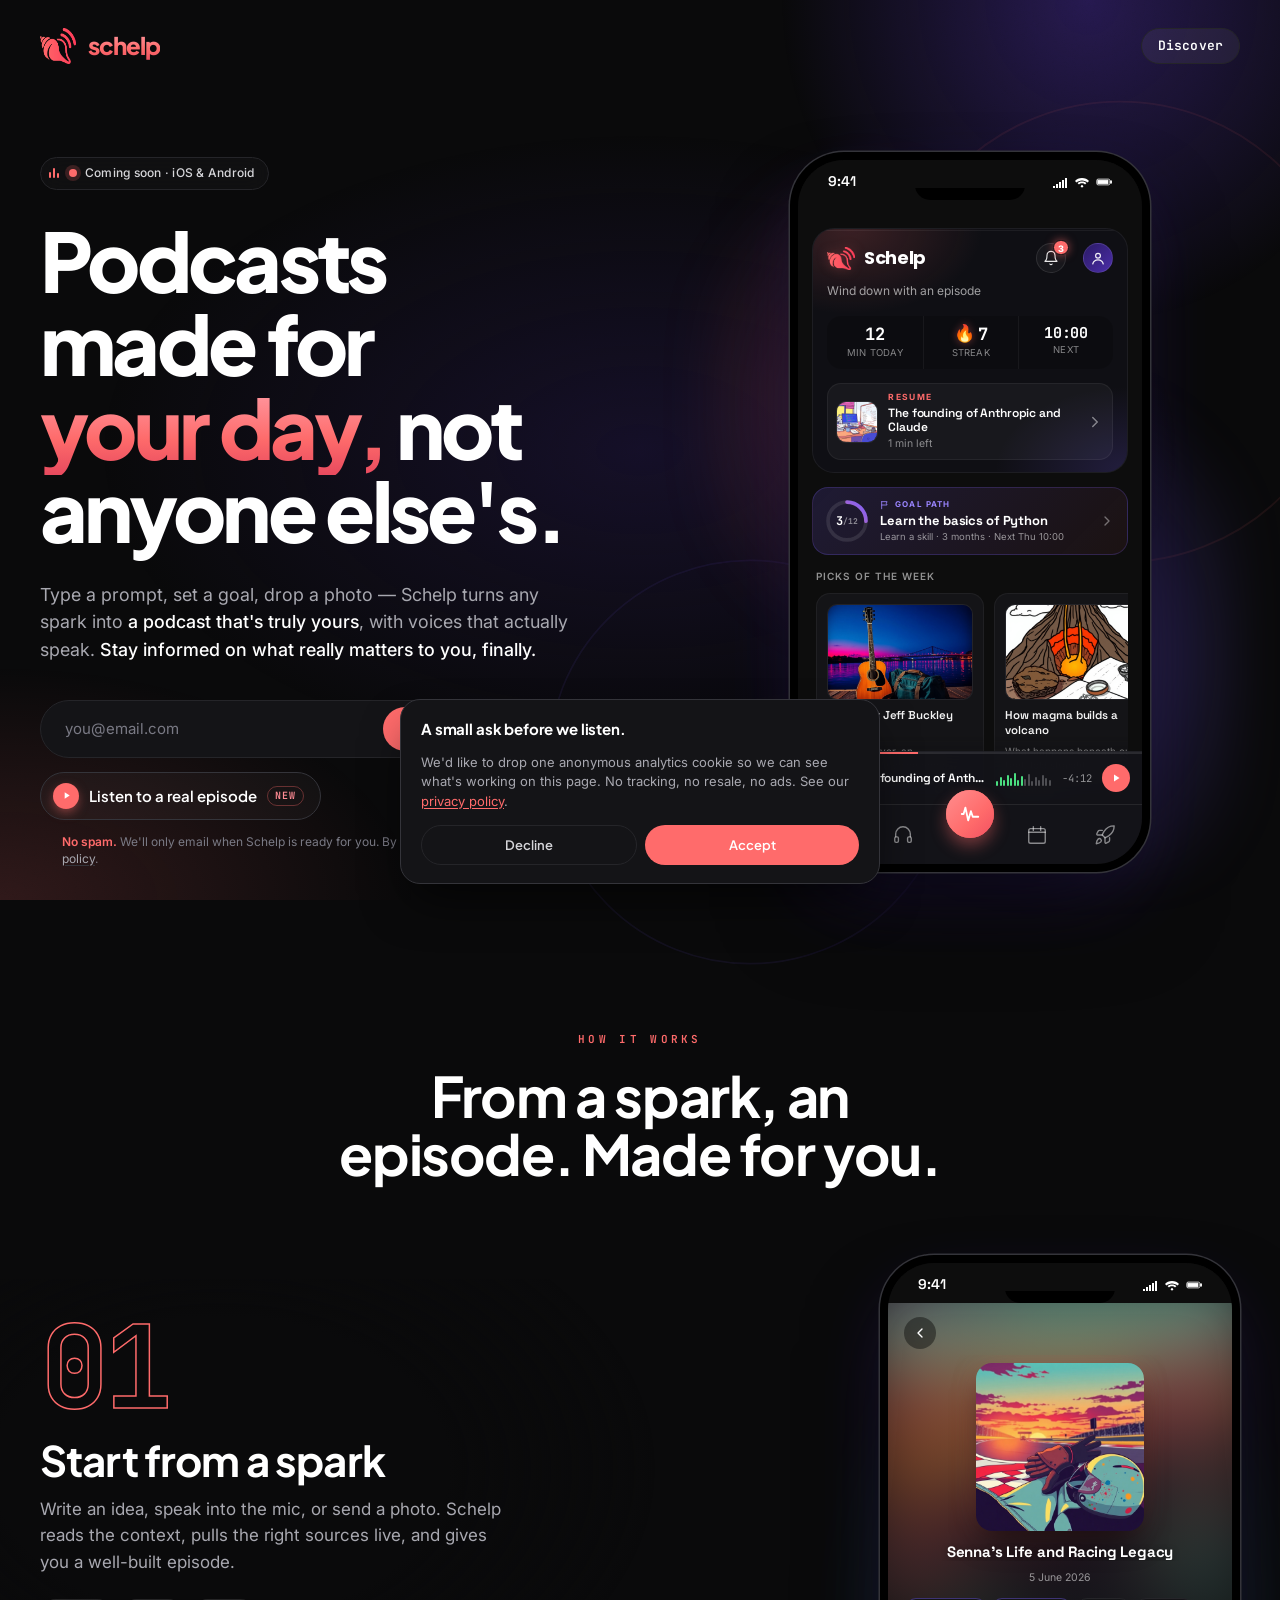
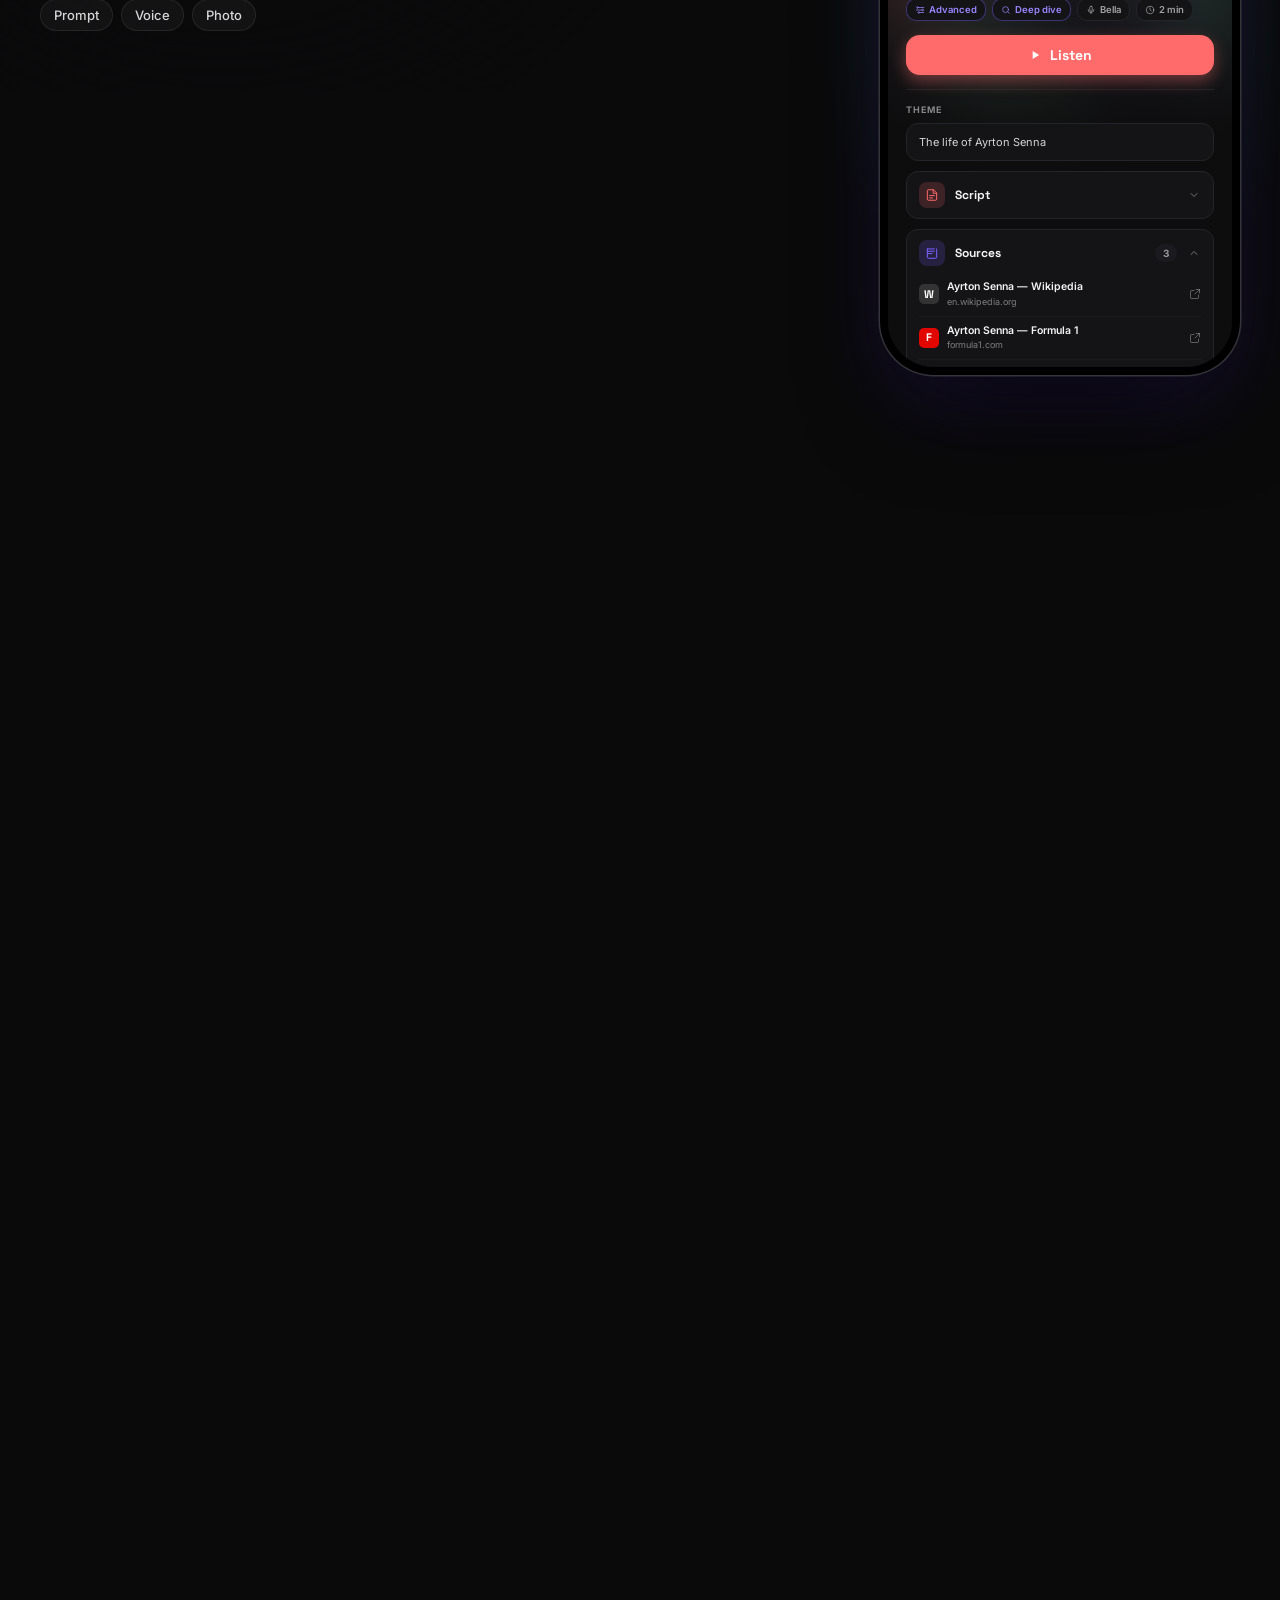
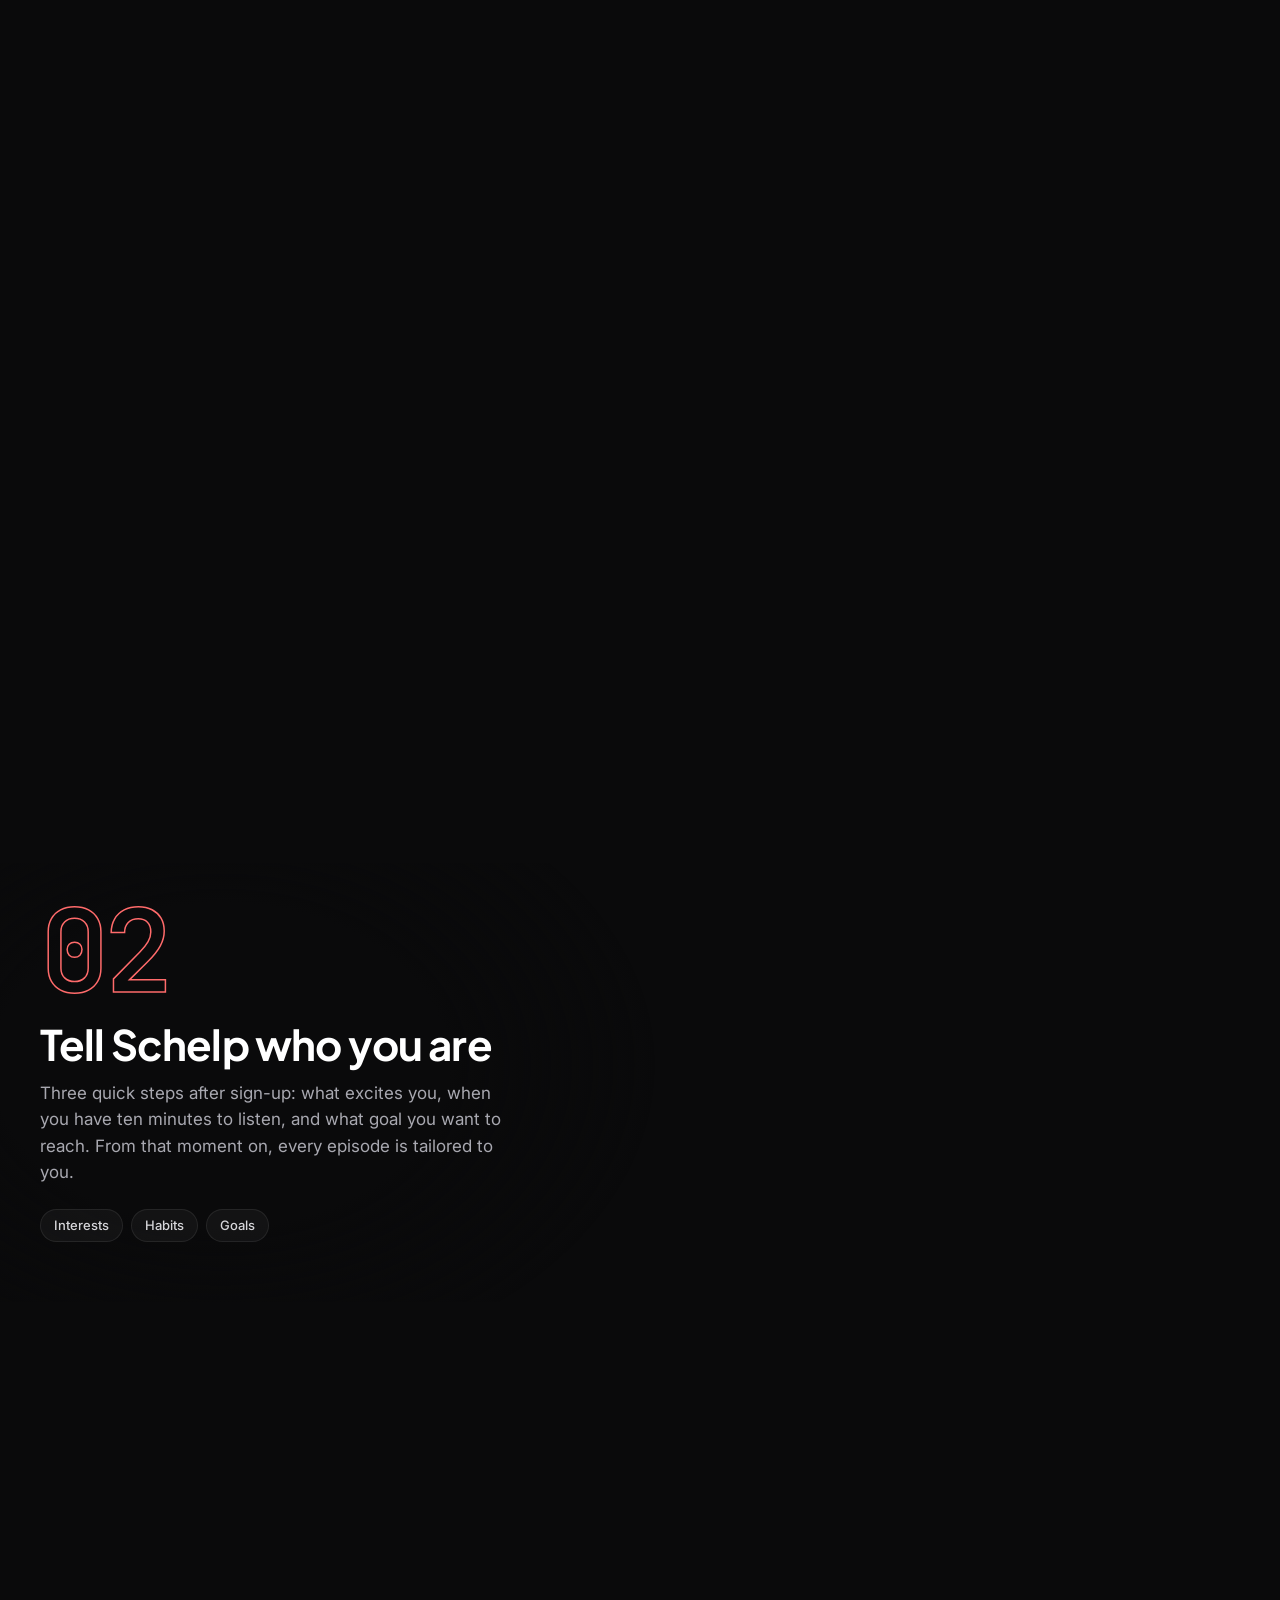
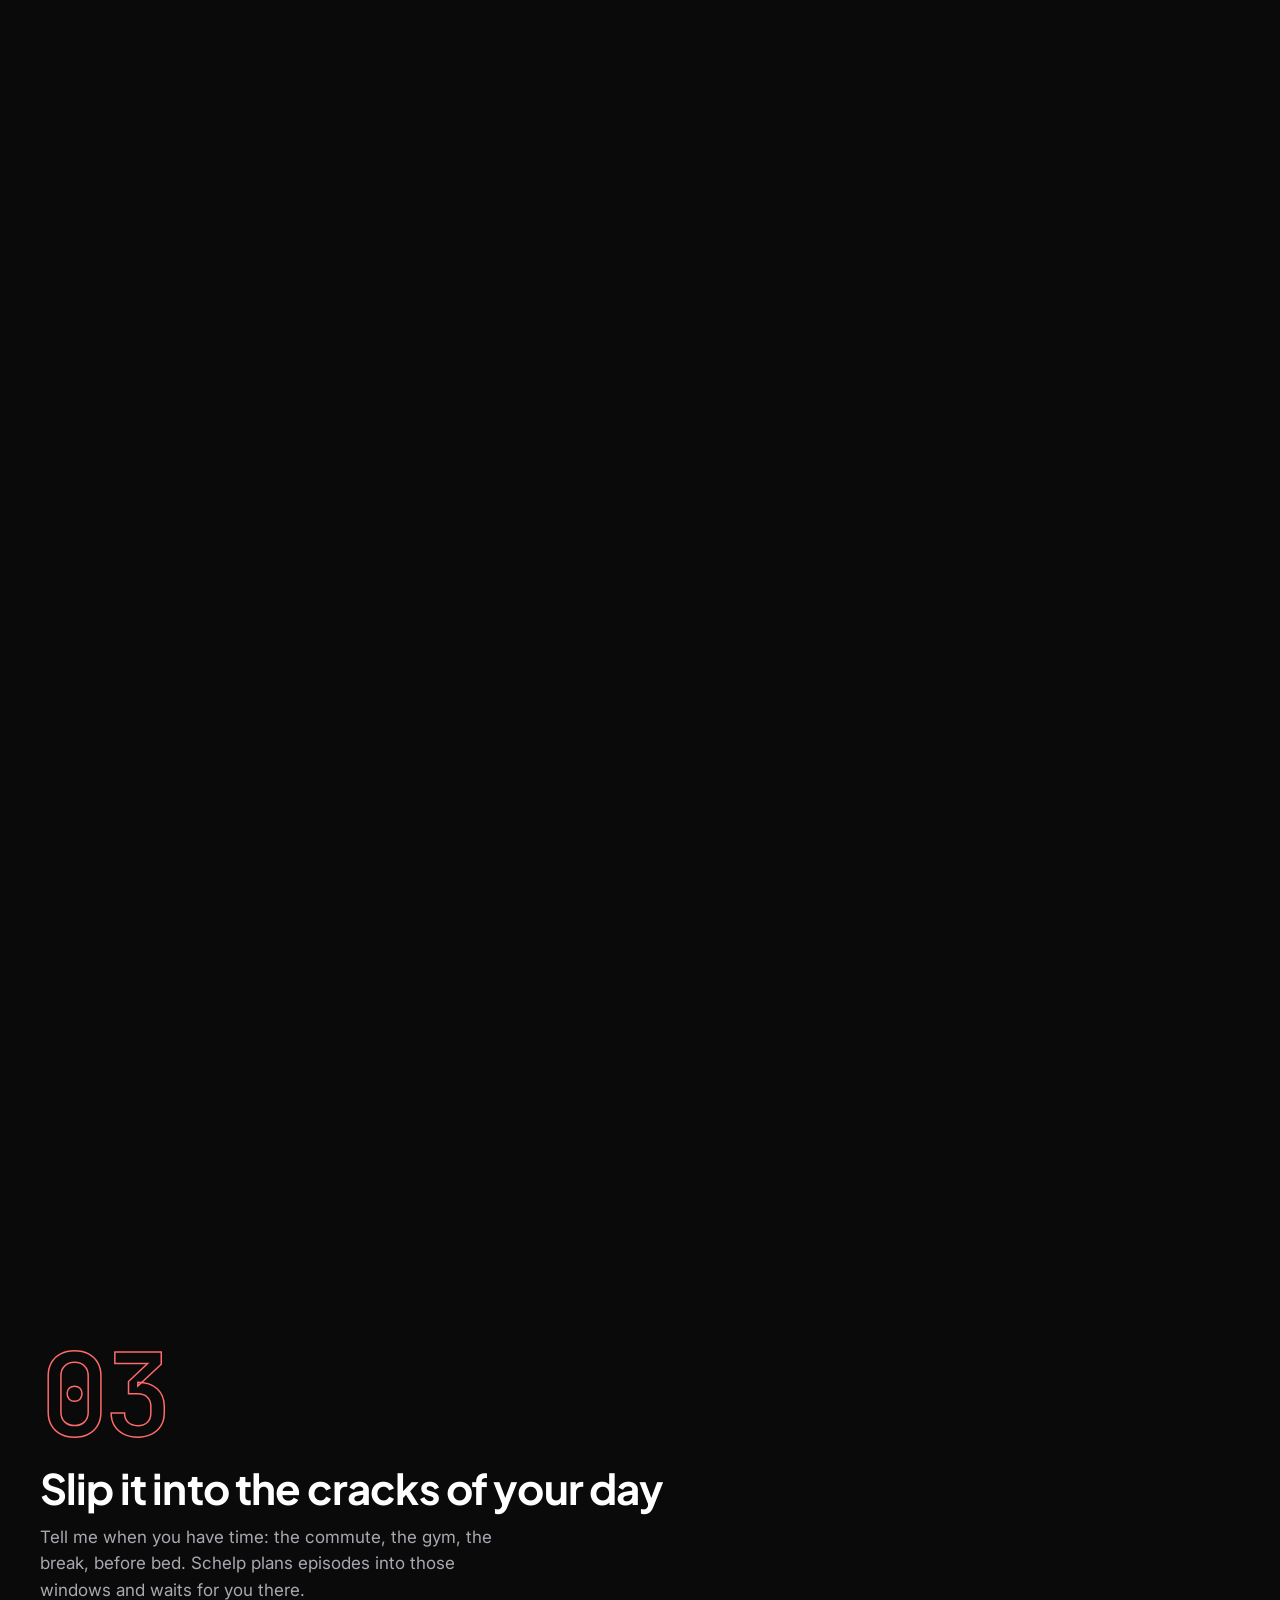
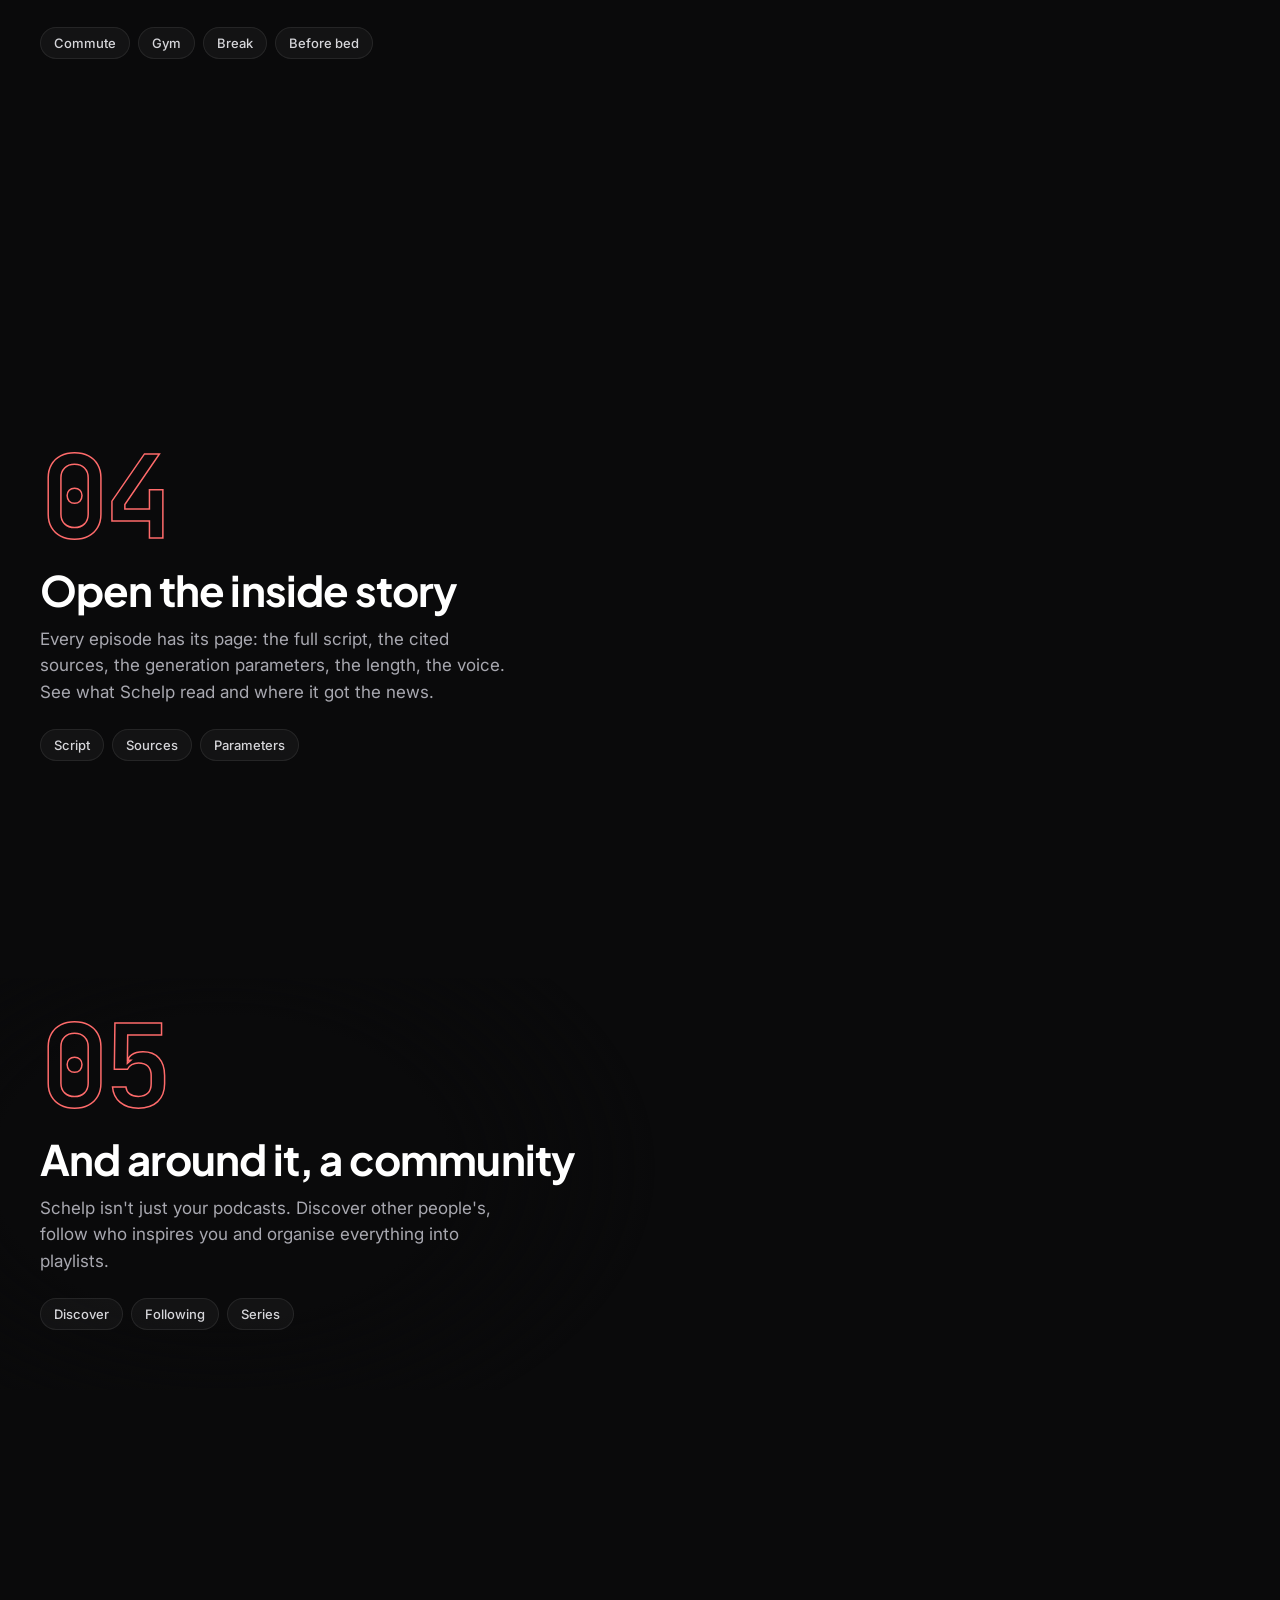
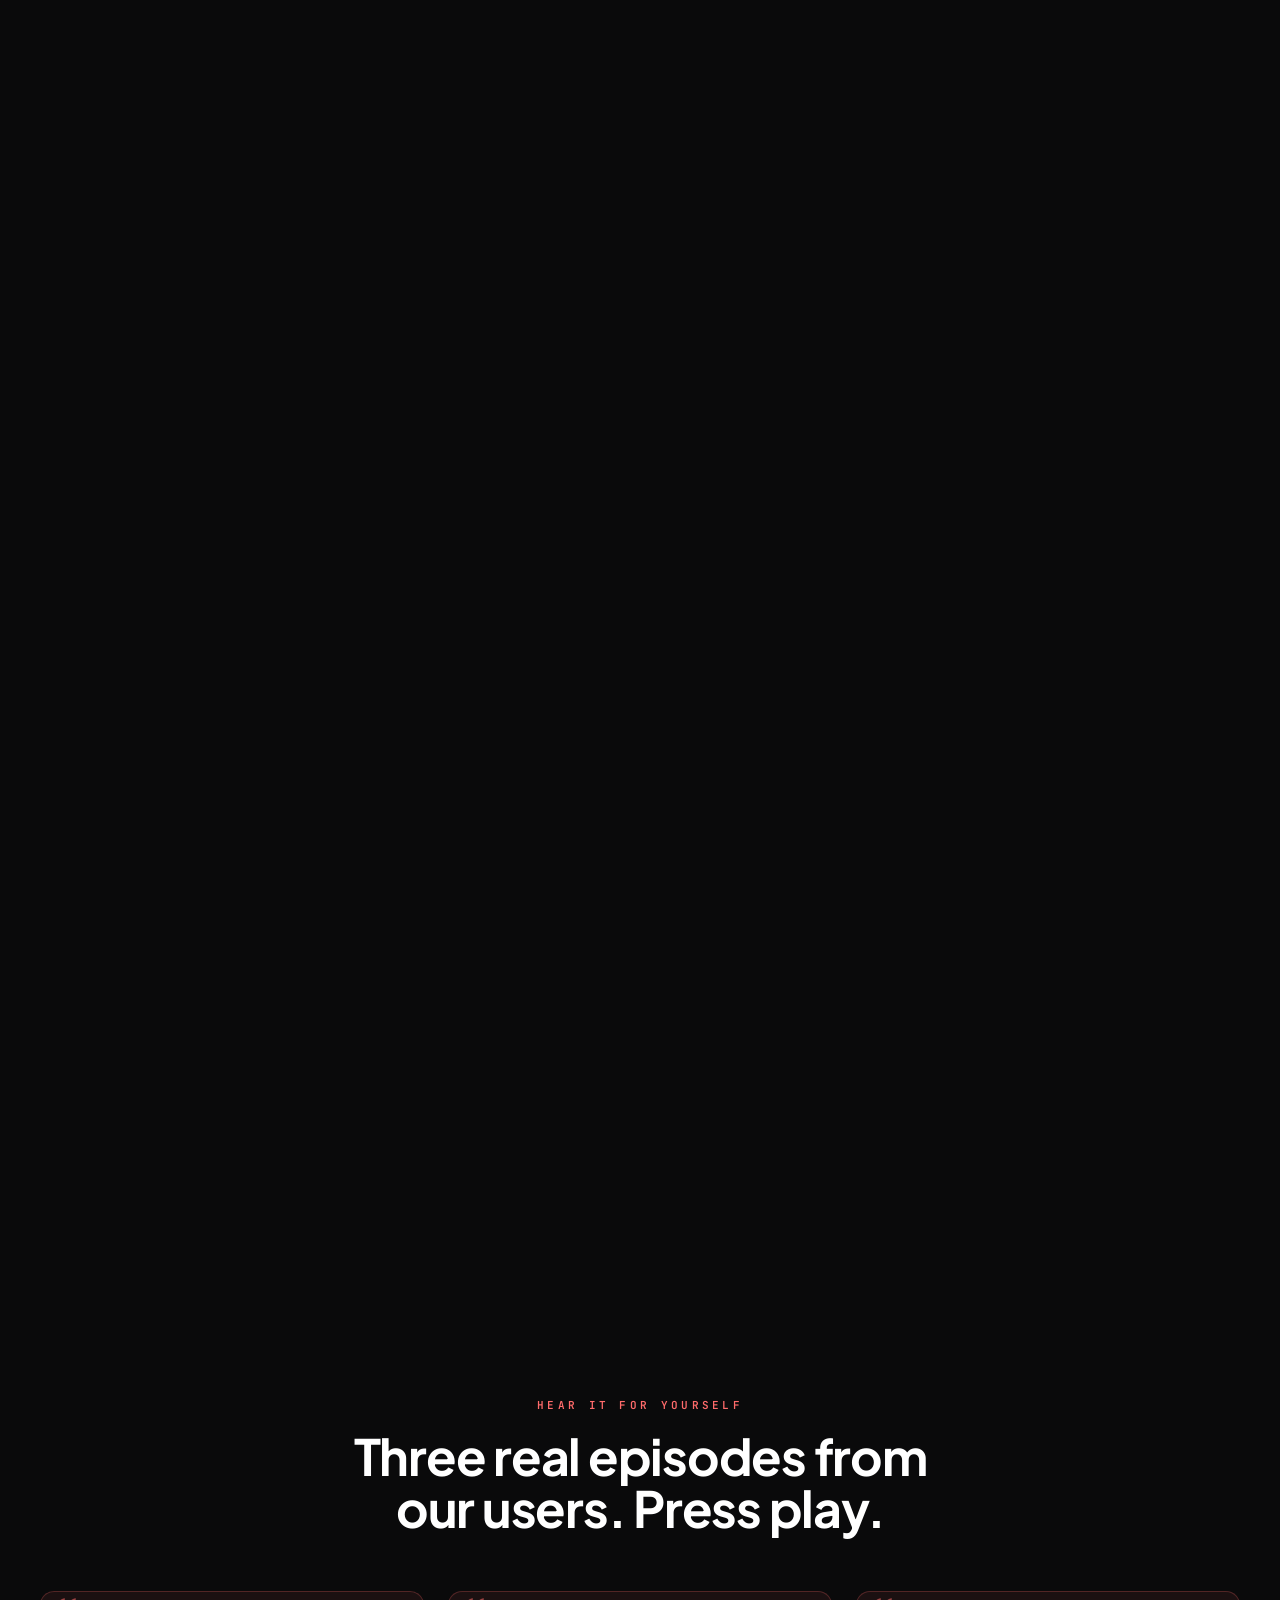
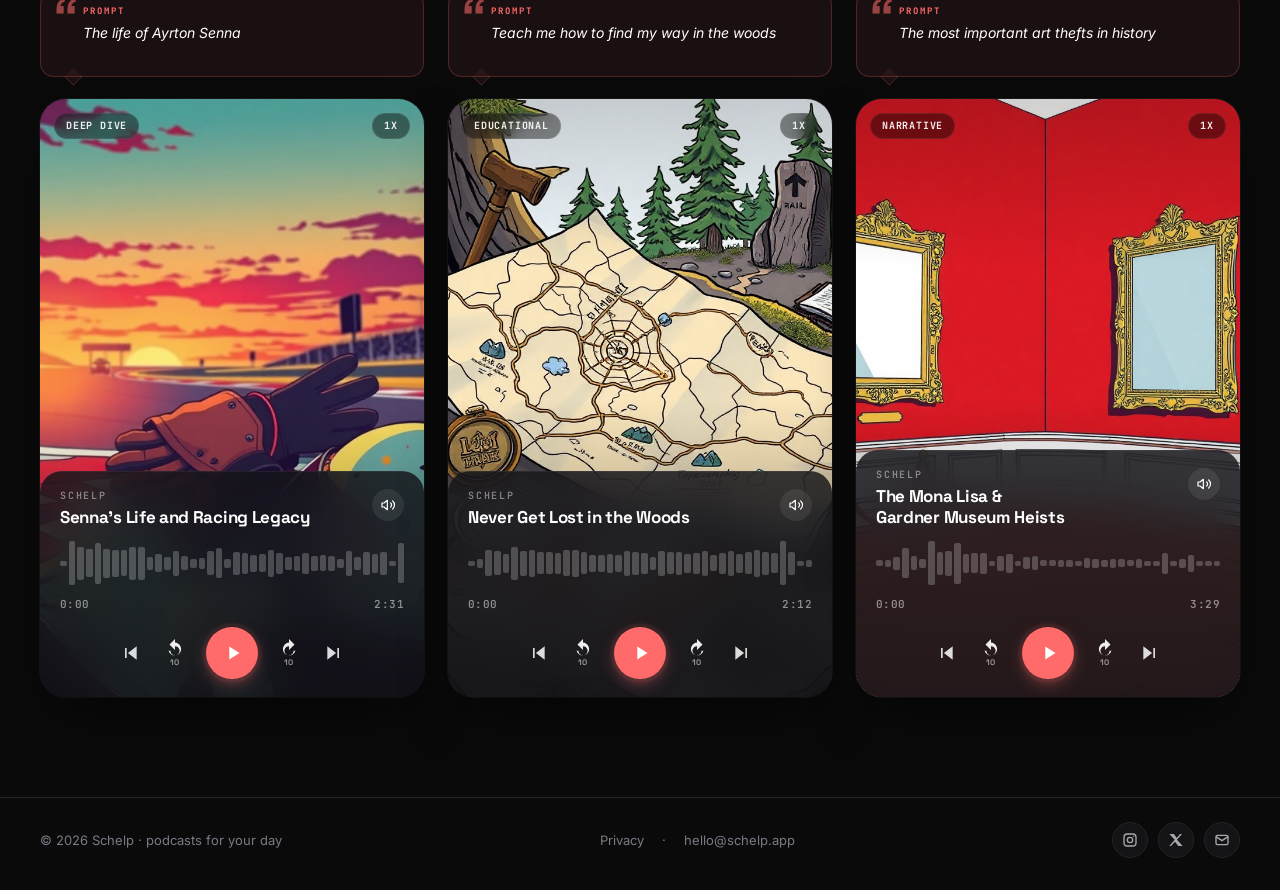
==== commit 647992f0: "feat(landing): CTA "Listen to a real episode" nell'hero + tracking funnel - Hero: CTA fantasma verso" ====
--- a/index.html
+++ b/index.html
@@ -121,6 +121,11 @@
           <input id="email" type="email" name="email" data-i18n-attr="placeholder:hero.emailPlaceholder" placeholder="you@email.com" required autocomplete="email" inputmode="email" aria-describedby="form-help">
           <button type="submit"><span data-i18n-text="hero.cta">Get early access</span> <span aria-hidden="true">→</span></button>
         </form>
+        <a href="/discover" id="hero-discover-cta" class="hero-discover-cta">
+          <span class="hdc-play" aria-hidden="true"><svg viewBox="0 0 24 24" fill="currentColor"><path d="M8 5v14l11-7z"/></svg></span>
+          <span data-i18n-text="hero.discoverCta">Listen to a real episode</span>
+          <span class="hdc-new" aria-hidden="true">NEW</span>
+        </a>
         <div id="form-message" class="form-message" role="status" aria-live="polite"></div>
         <div id="form-help" class="form-help" data-i18n-html="hero.formHelp.html"><b>No spam.</b> We'll only email when Schelp is ready for you. By signing up you agree to our <a href="privacy.html">privacy policy</a>.</div>
       </div>
--- a/landing.css
+++ b/landing.css
@@ -3189,3 +3189,25 @@
 }
 .nav .nav-discover:hover { background: rgba(255,255,255,0.12); border-color: rgba(255,255,255,0.28); }
 .nav .nav-discover:active { transform: scale(0.97); }
+
+/* Hero — CTA secondaria verso Discover (ascolta prima di iscriverti) */
+.hero-discover-cta {
+  display: inline-flex; align-items: center; gap: 10px; margin-top: 14px;
+  padding: 10px 16px 10px 12px; border-radius: 999px;
+  background: rgba(255,255,255,0.03); border: 1px solid var(--border-default);
+  color: var(--fg-1); font-family: var(--font-display); font-weight: 600; font-size: 15px;
+  text-decoration: none;
+  transition: border-color .2s var(--ease-out), background .2s var(--ease-out), transform .12s var(--ease-out);
+}
+.hero-discover-cta:hover { border-color: var(--coral-500); background: rgba(255,107,107,0.06); }
+.hero-discover-cta:active { transform: scale(0.98); }
+.hero-discover-cta .hdc-play {
+  width: 26px; height: 26px; border-radius: 50%; background: var(--coral-500);
+  display: inline-flex; align-items: center; justify-content: center;
+  box-shadow: 0 4px 12px -2px rgba(255,107,107,0.6);
+}
+.hero-discover-cta .hdc-play svg { width: 11px; height: 11px; fill: #fff; margin-left: 1px; }
+.hero-discover-cta .hdc-new {
+  font-family: var(--font-mono); font-size: 10px; letter-spacing: .1em; color: var(--coral-300);
+  border: 1px solid rgba(255,107,107,0.35); border-radius: 999px; padding: 2px 7px;
+}
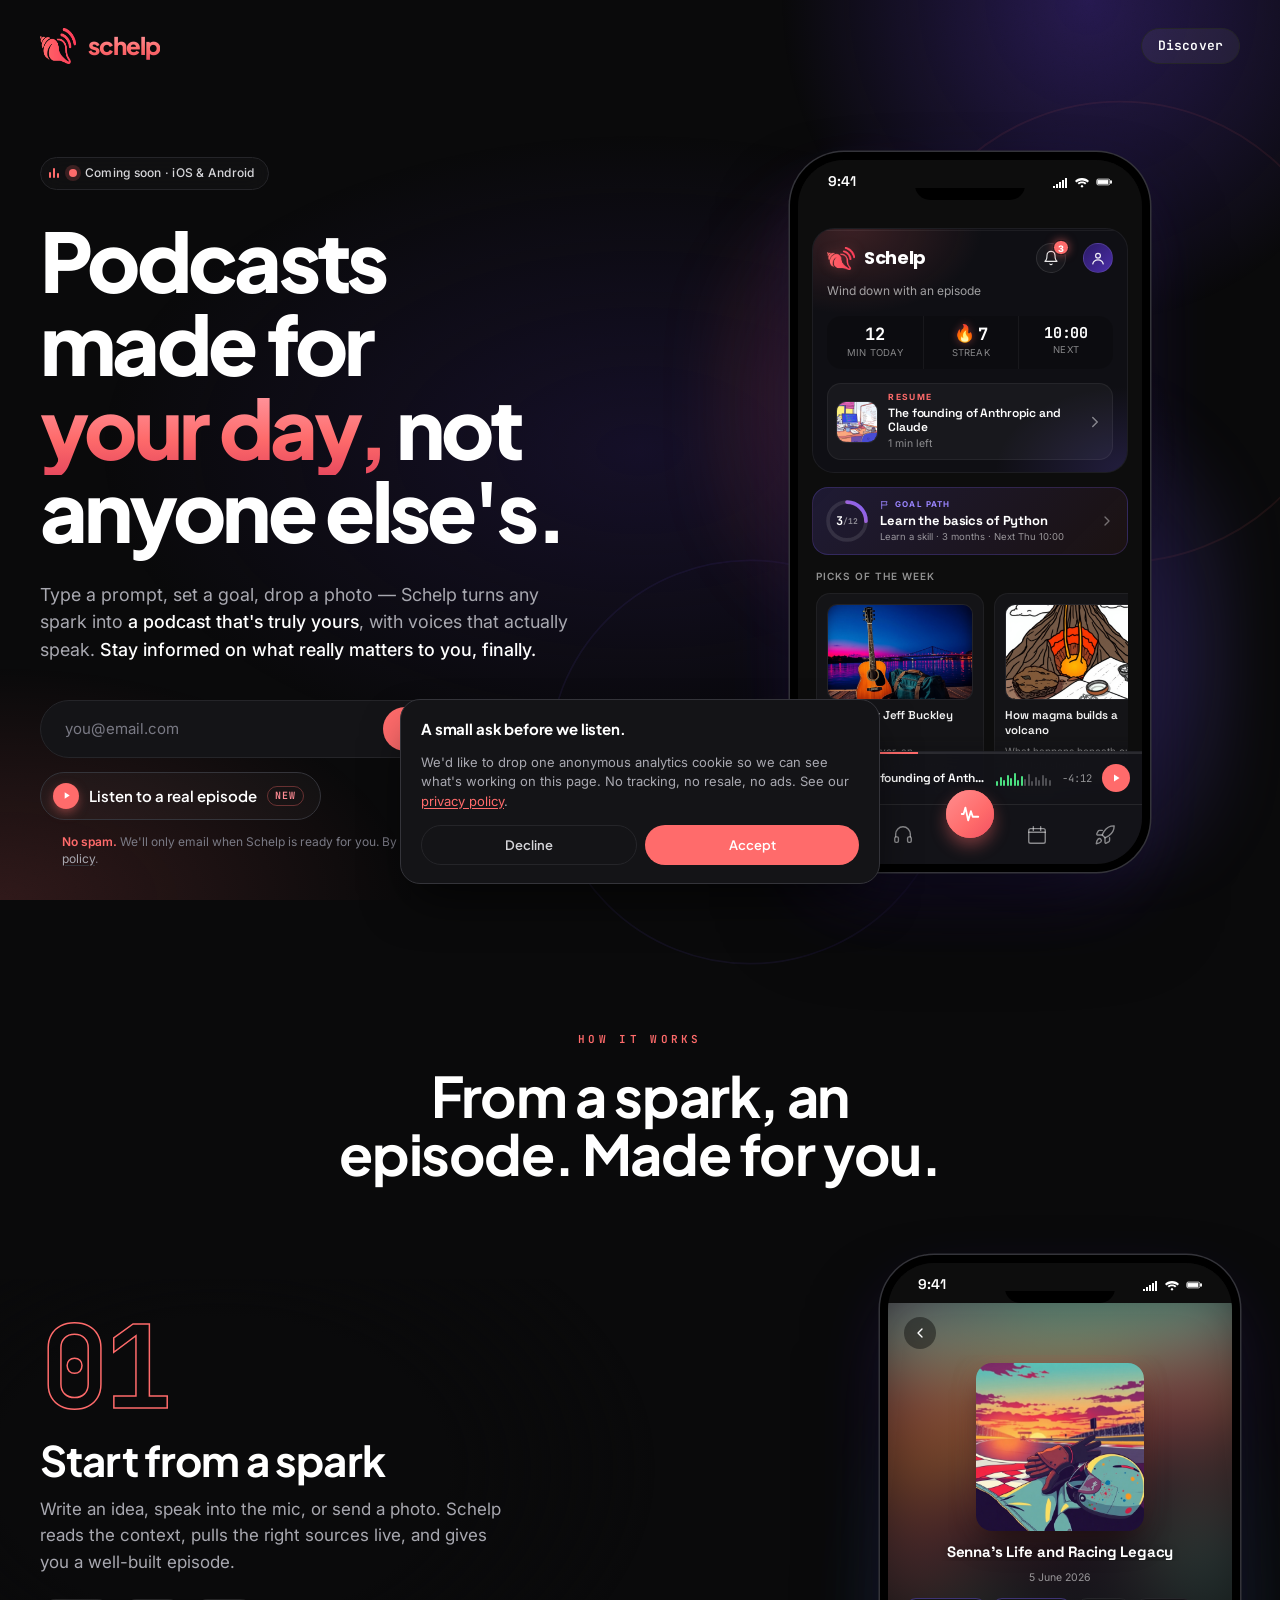
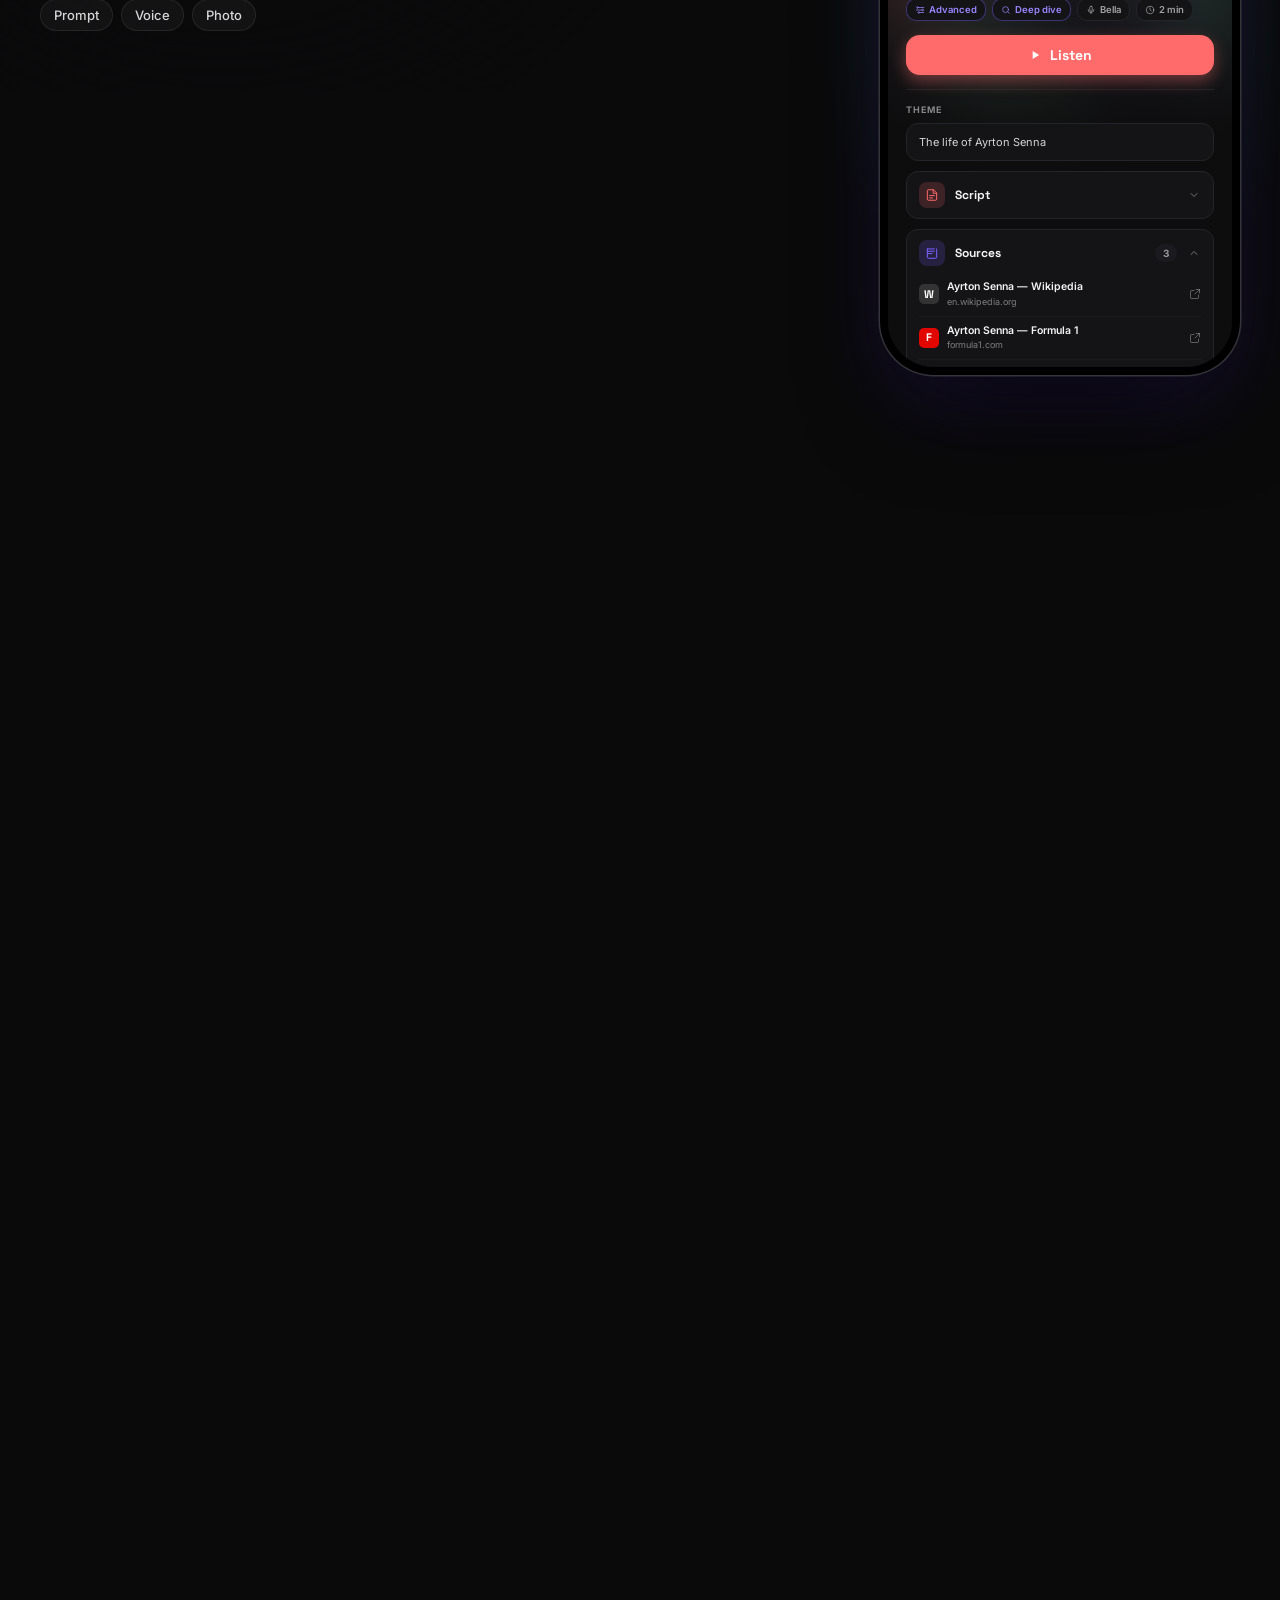
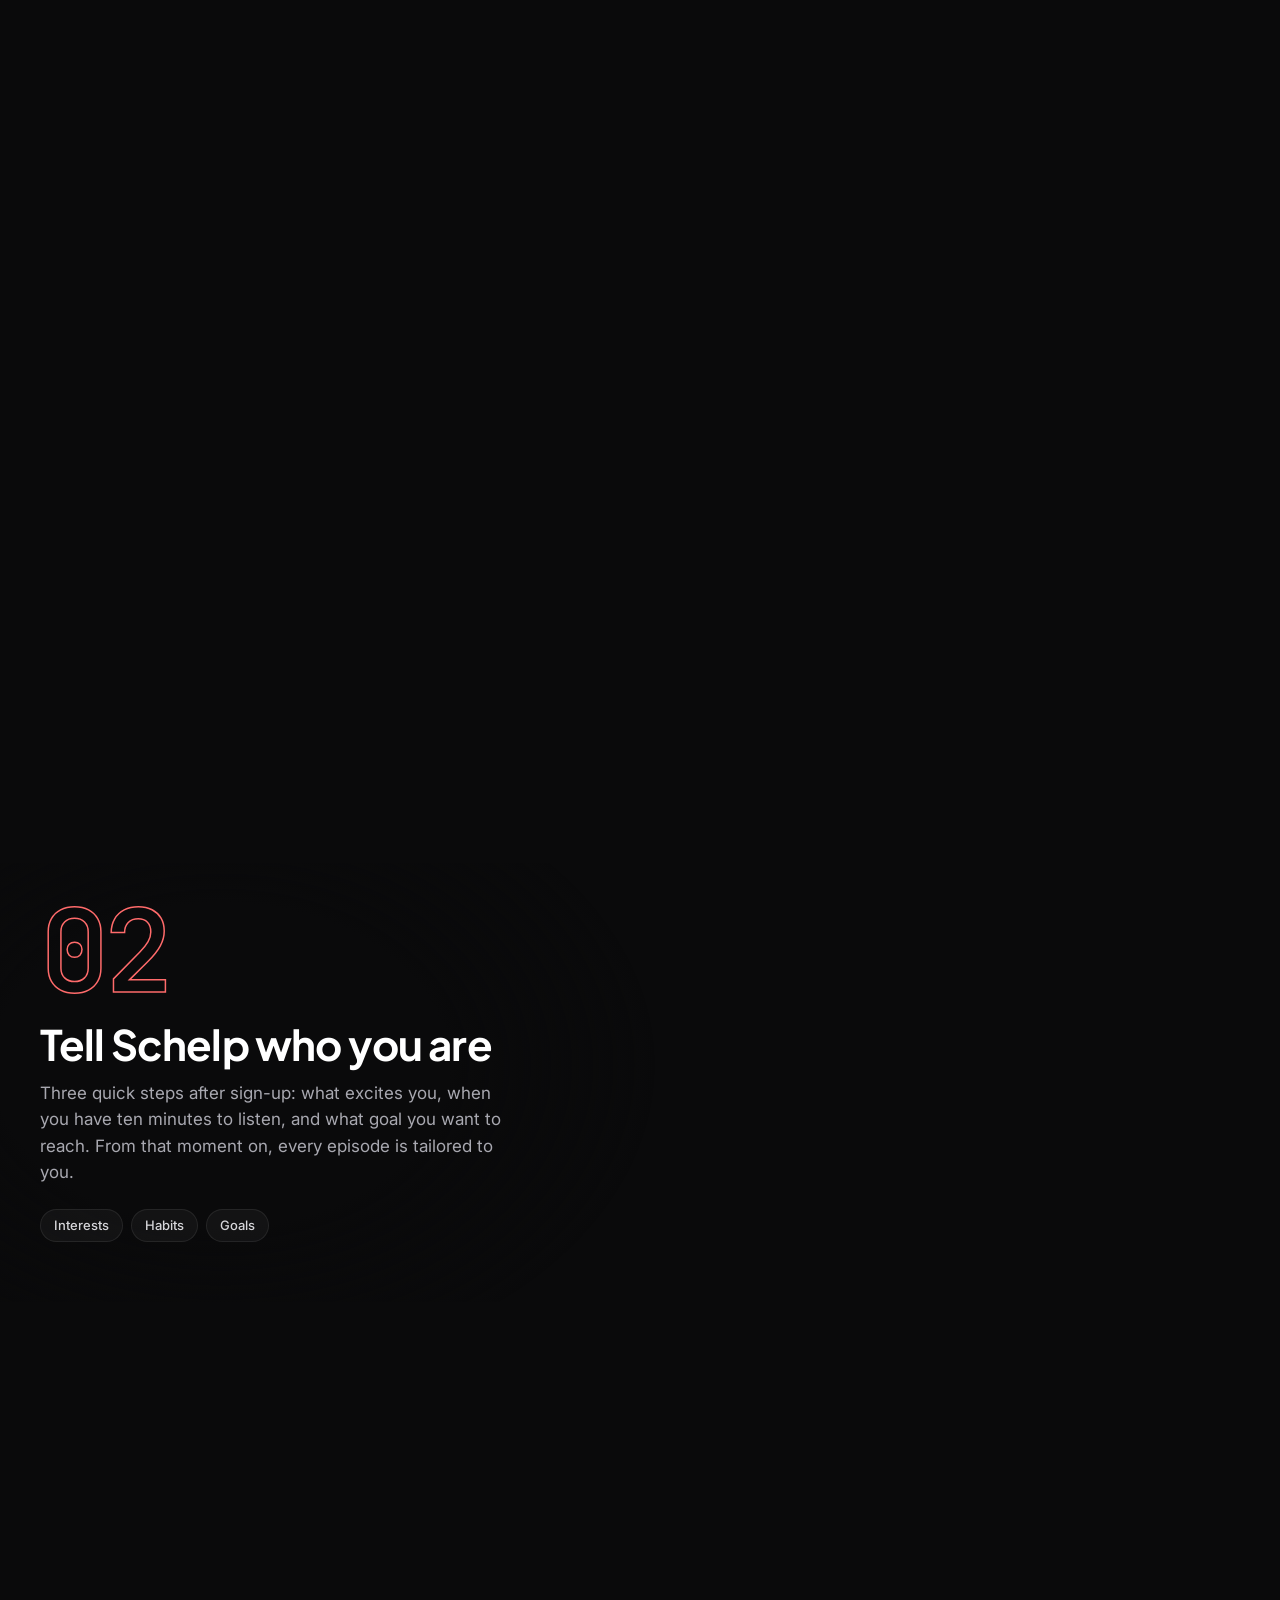
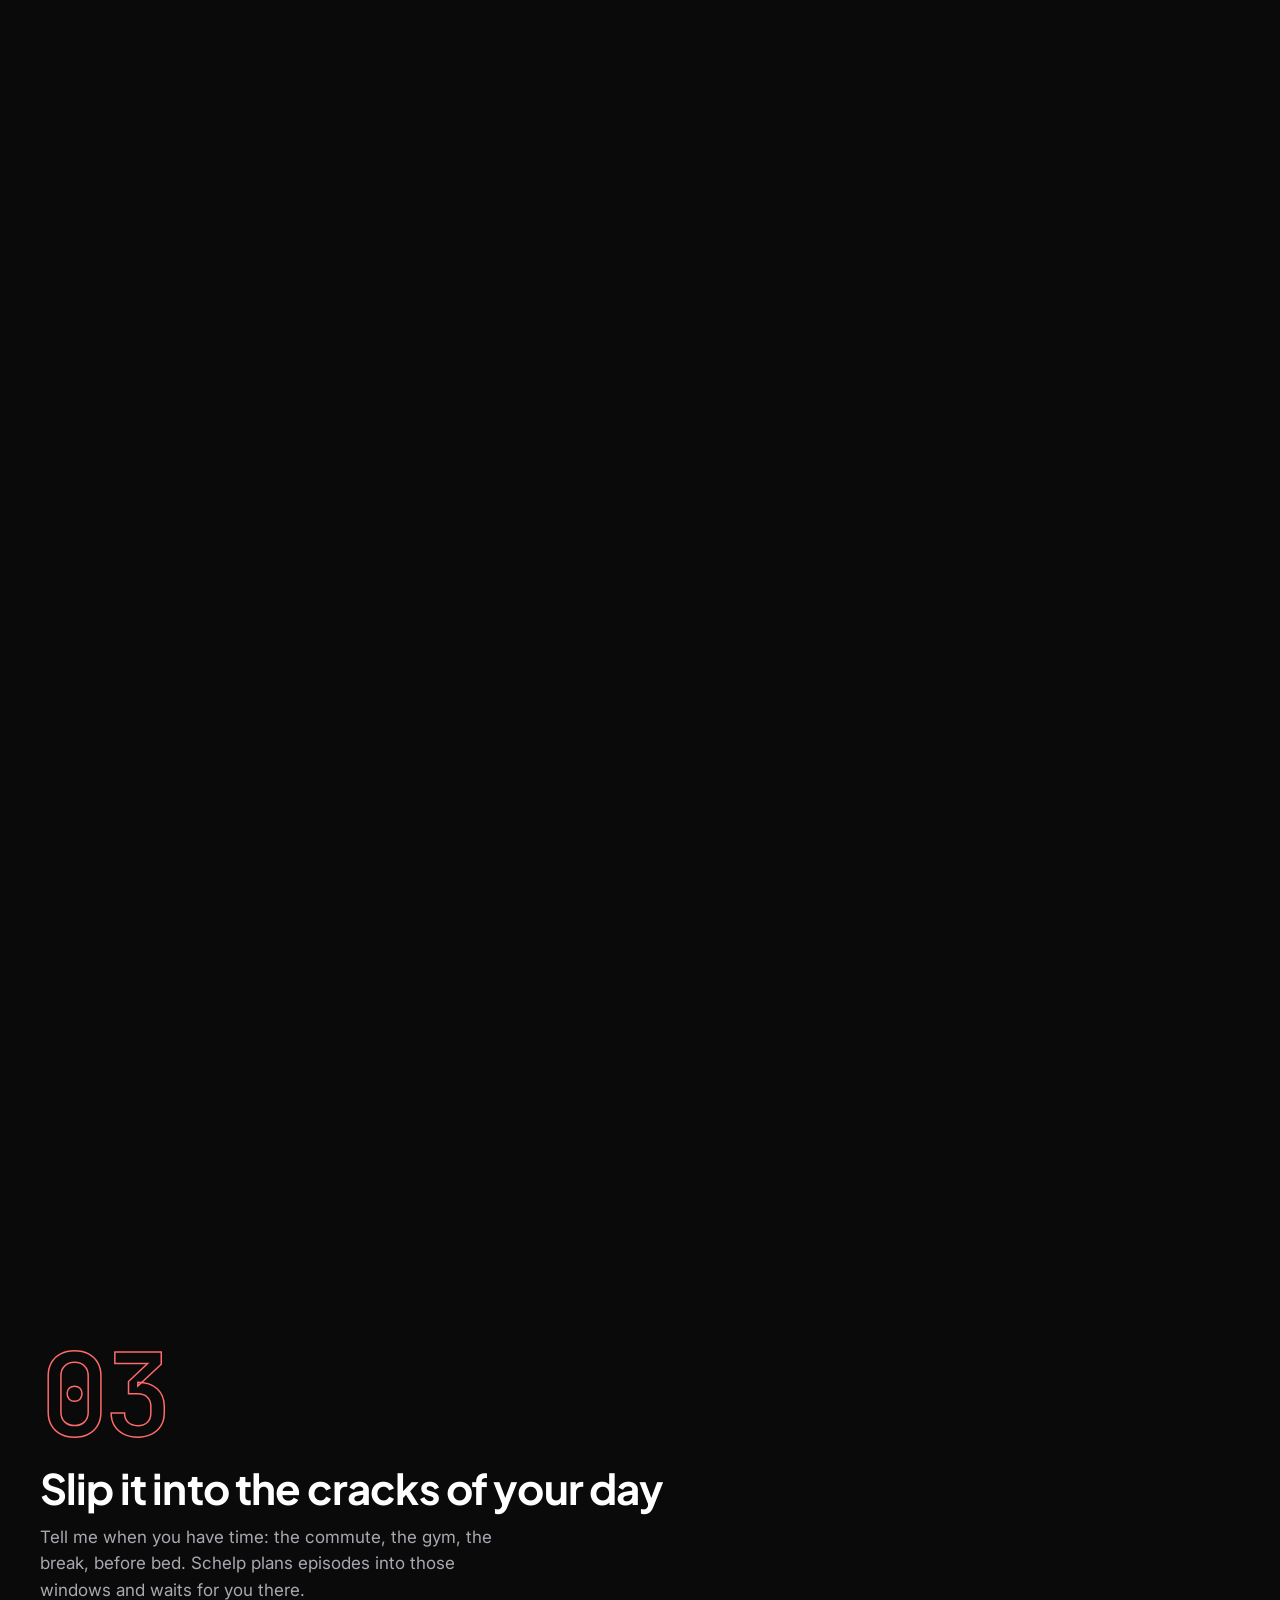
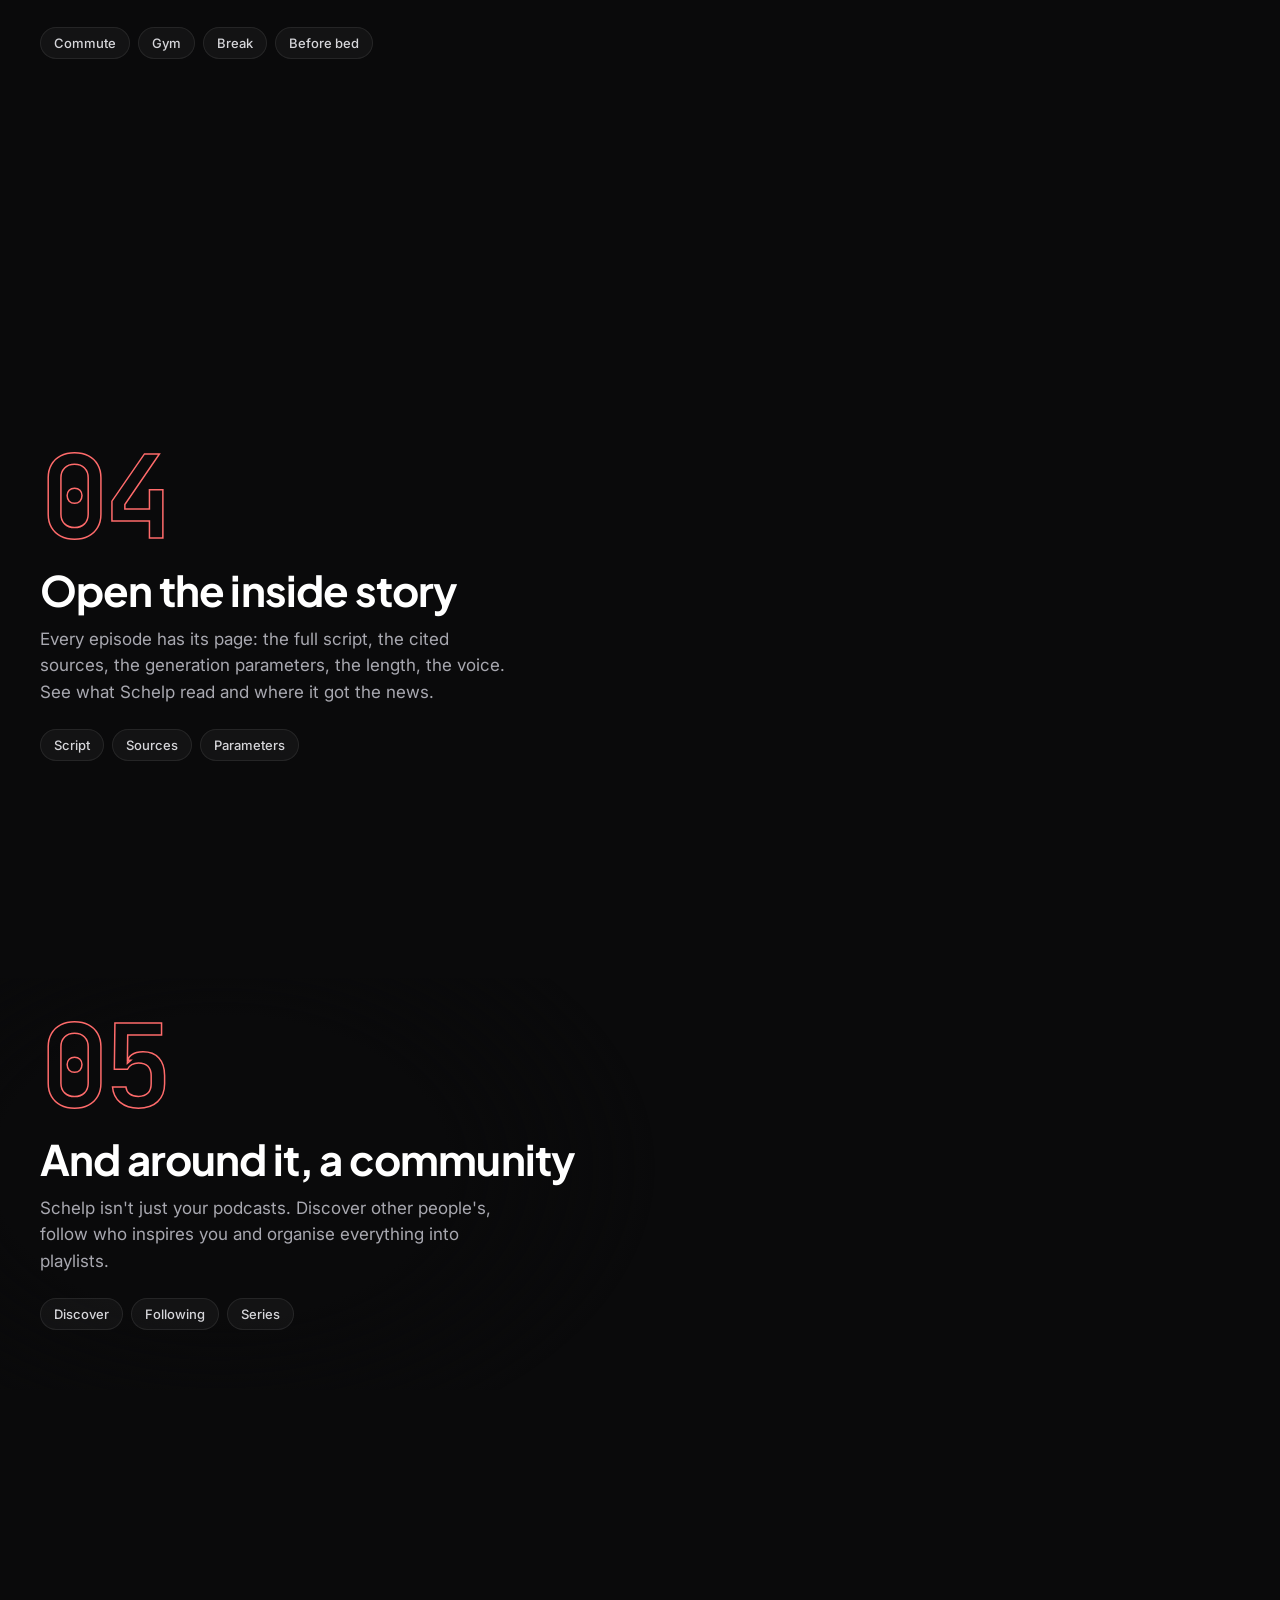
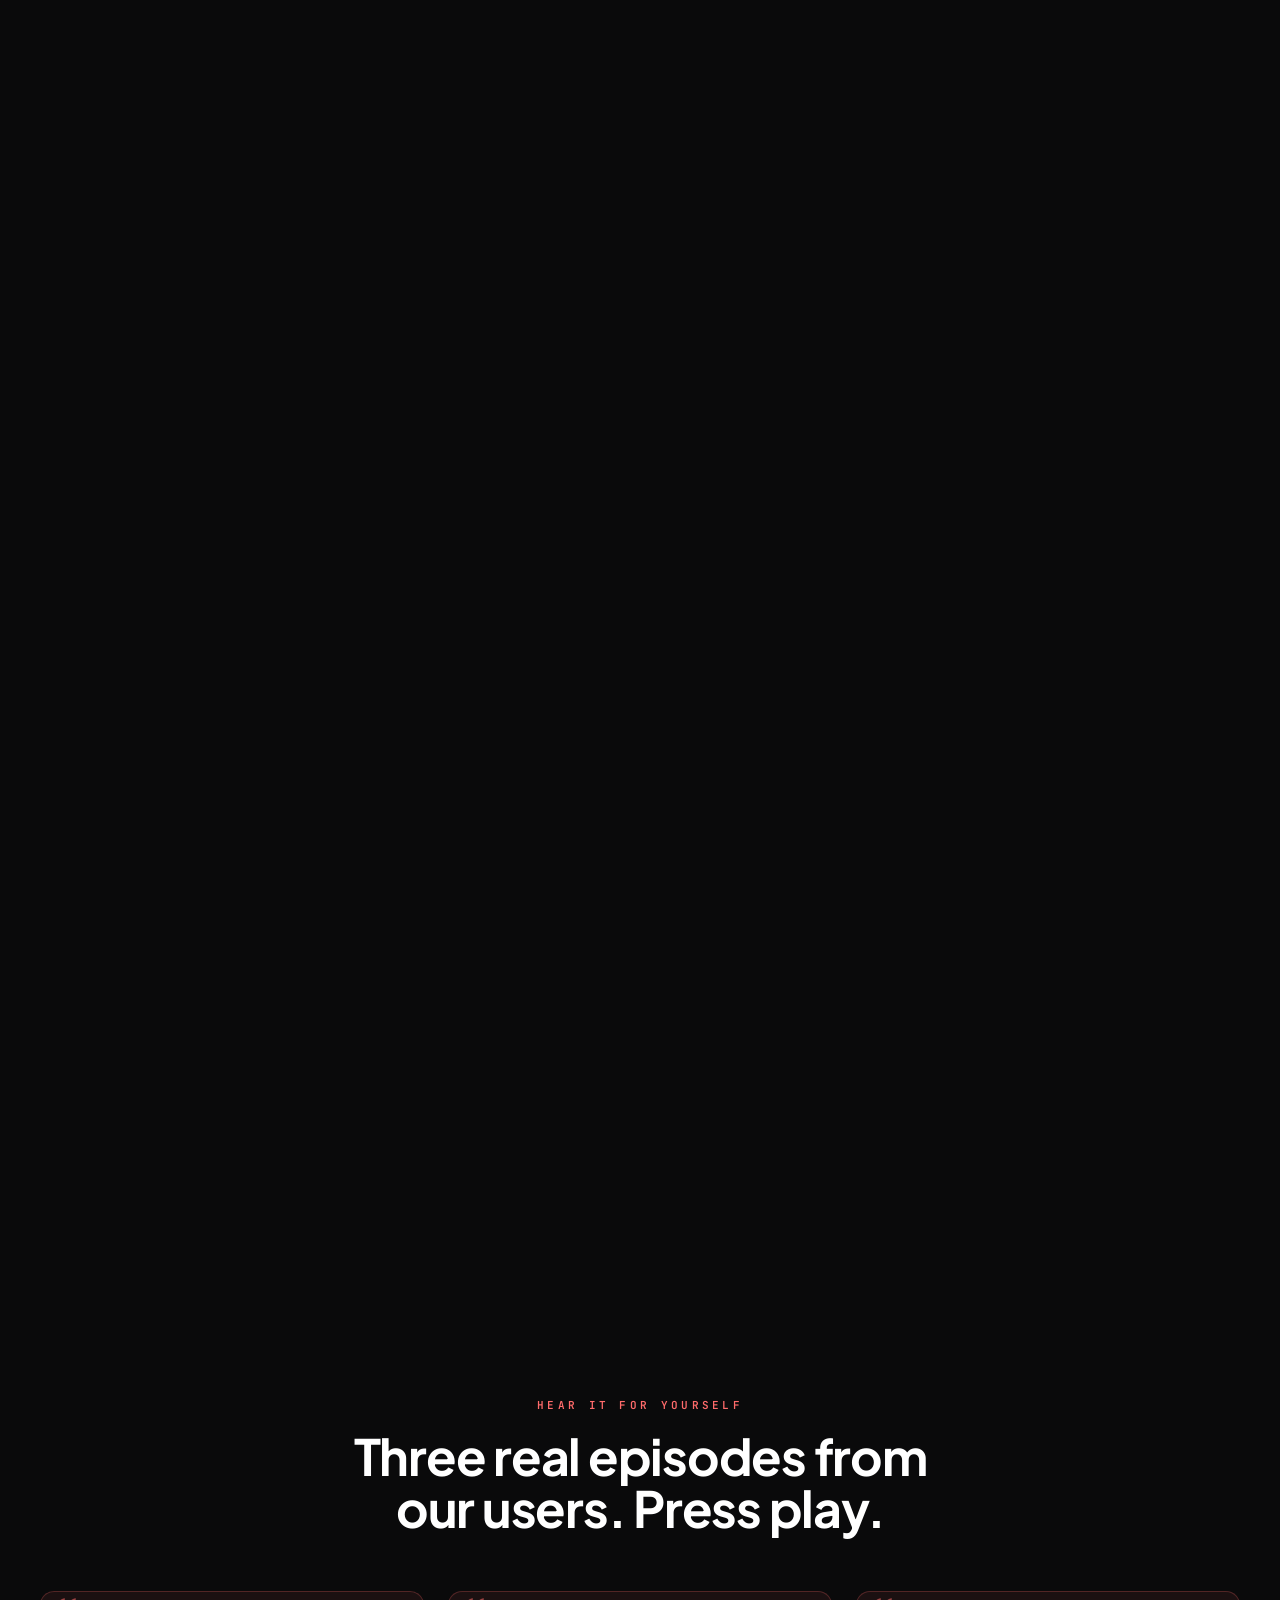
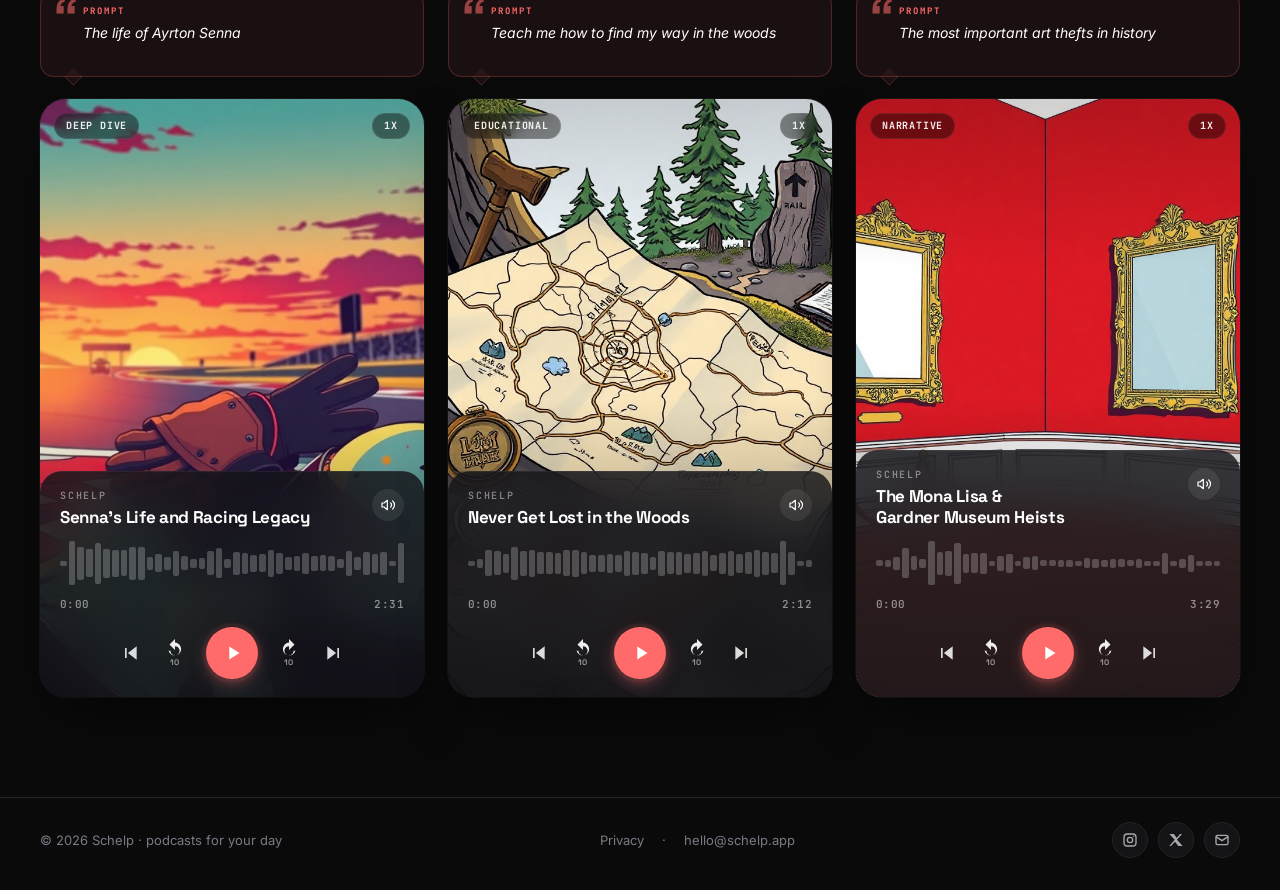
==== commit b95dd023: "feat(seo): robots.txt + sitemap.xml + web manifest + JSON-LD (Organization/WebSite/CollectionPage) T" ====
--- a/index.html
+++ b/index.html
@@ -33,6 +33,7 @@
 <!-- Favicons -->
 <link rel="icon" href="logo-schelp.png">
 <link rel="apple-touch-icon" href="logo-schelp.png">
+<link rel="manifest" href="/site.webmanifest">
 
 <!-- Fonts: preconnect + direct stylesheet link (faster than @import inside CSS).
      Self-host if you want to fully GDPR-proof. -->
@@ -74,6 +75,29 @@
   "description": "AI podcast app that turns any spark — a prompt, a voice, a photo — into personalised episodes with lifelike voices and live web research.",
   "url": "https://schelp.app/",
   "offers": { "@type": "Offer", "price": "0", "priceCurrency": "EUR" }
+}
+</script>
+<script type="application/ld+json">
+{
+  "@context": "https://schema.org",
+  "@graph": [
+    {
+      "@type": "Organization",
+      "@id": "https://schelp.app/#org",
+      "name": "Schelp",
+      "url": "https://schelp.app/",
+      "logo": "https://schelp.app/logo-schelp.png",
+      "sameAs": []
+    },
+    {
+      "@type": "WebSite",
+      "@id": "https://schelp.app/#website",
+      "name": "Schelp",
+      "url": "https://schelp.app/",
+      "publisher": { "@id": "https://schelp.app/#org" },
+      "inLanguage": "en"
+    }
+  ]
 }
 </script>
 </head>
--- a/landing.css
+++ b/landing.css
@@ -2717,6 +2717,7 @@
   .form { flex-direction: column; padding: 8px; border-radius: 20px; }
   .form input { padding: 12px 14px; }
   .form button { width: 100%; justify-content: center; height: 48px; }
+  .hero-discover-cta { width: 100%; justify-content: center; box-sizing: border-box; min-height: 48px; margin-top: 10px; }
   .form-help { padding-left: 4px; }
   .form-message { width: 100%; justify-content: center; }
   .badge { font-size: 11px; }
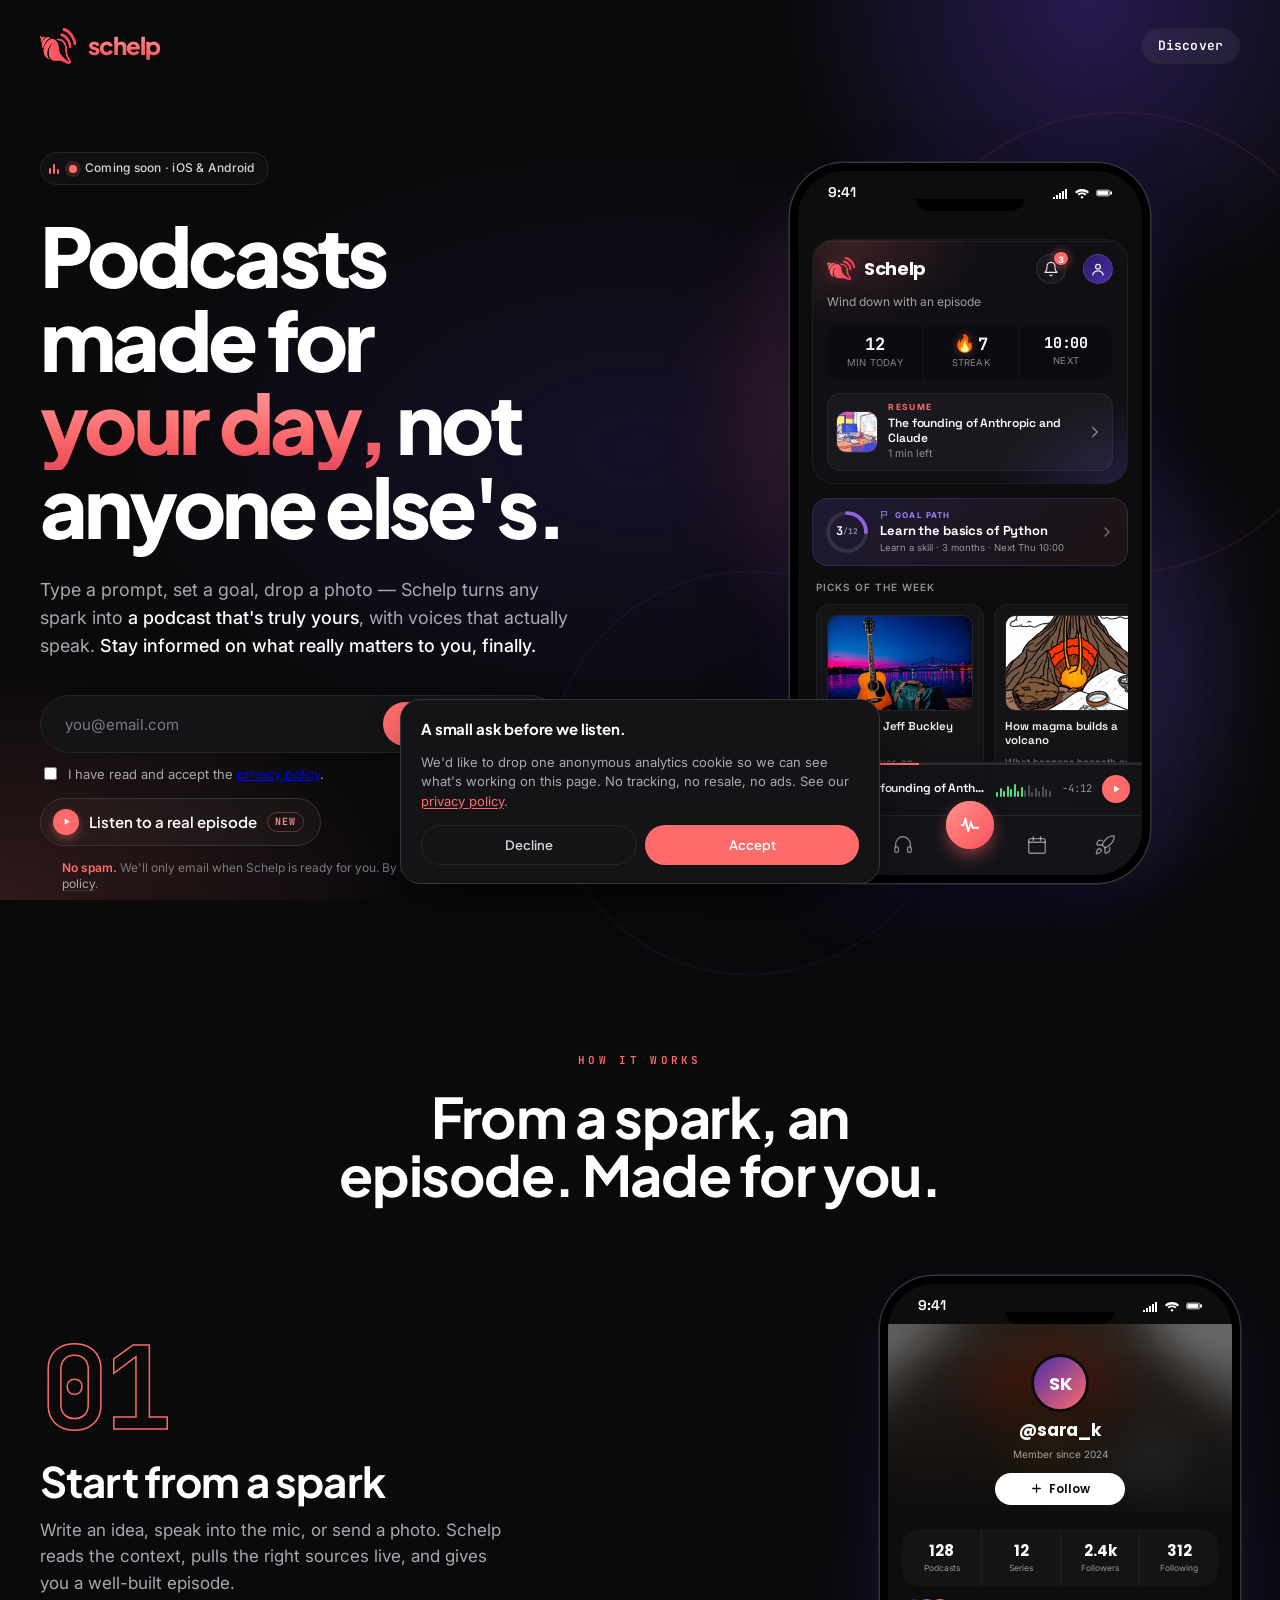
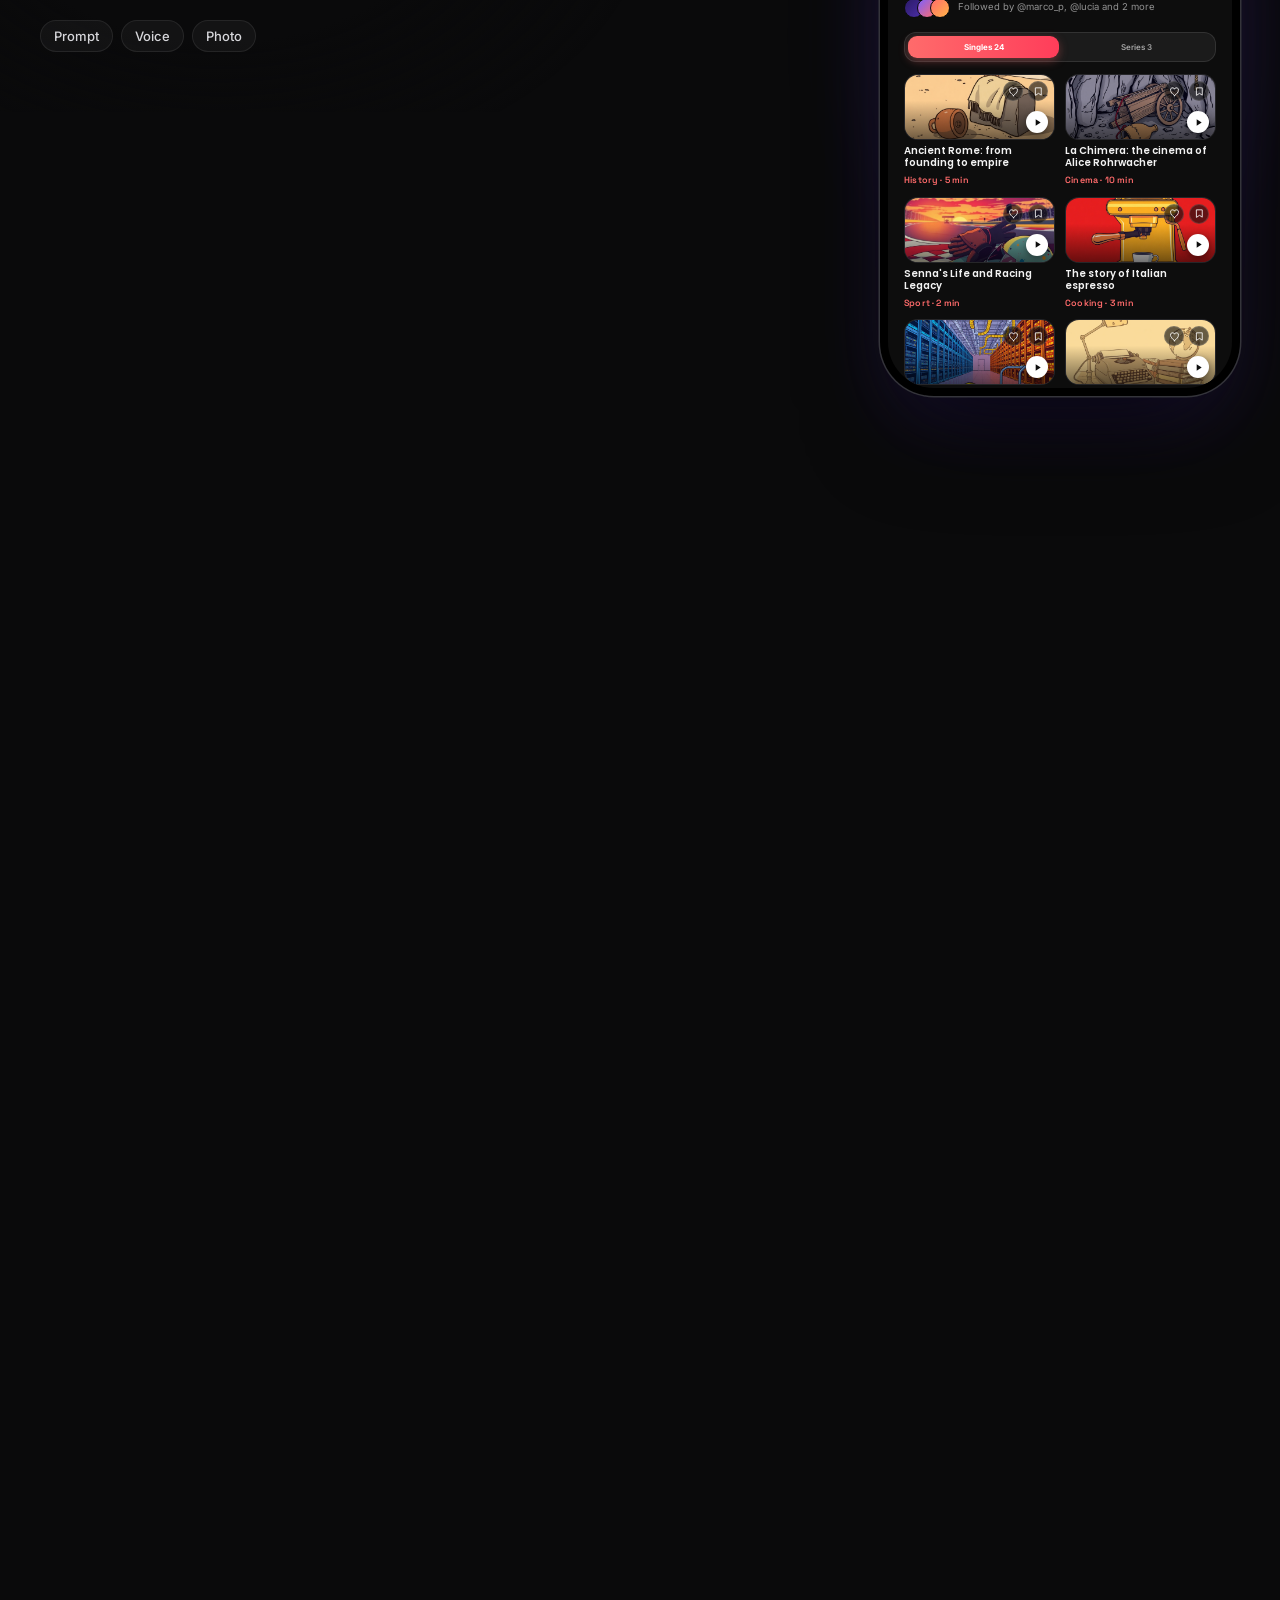
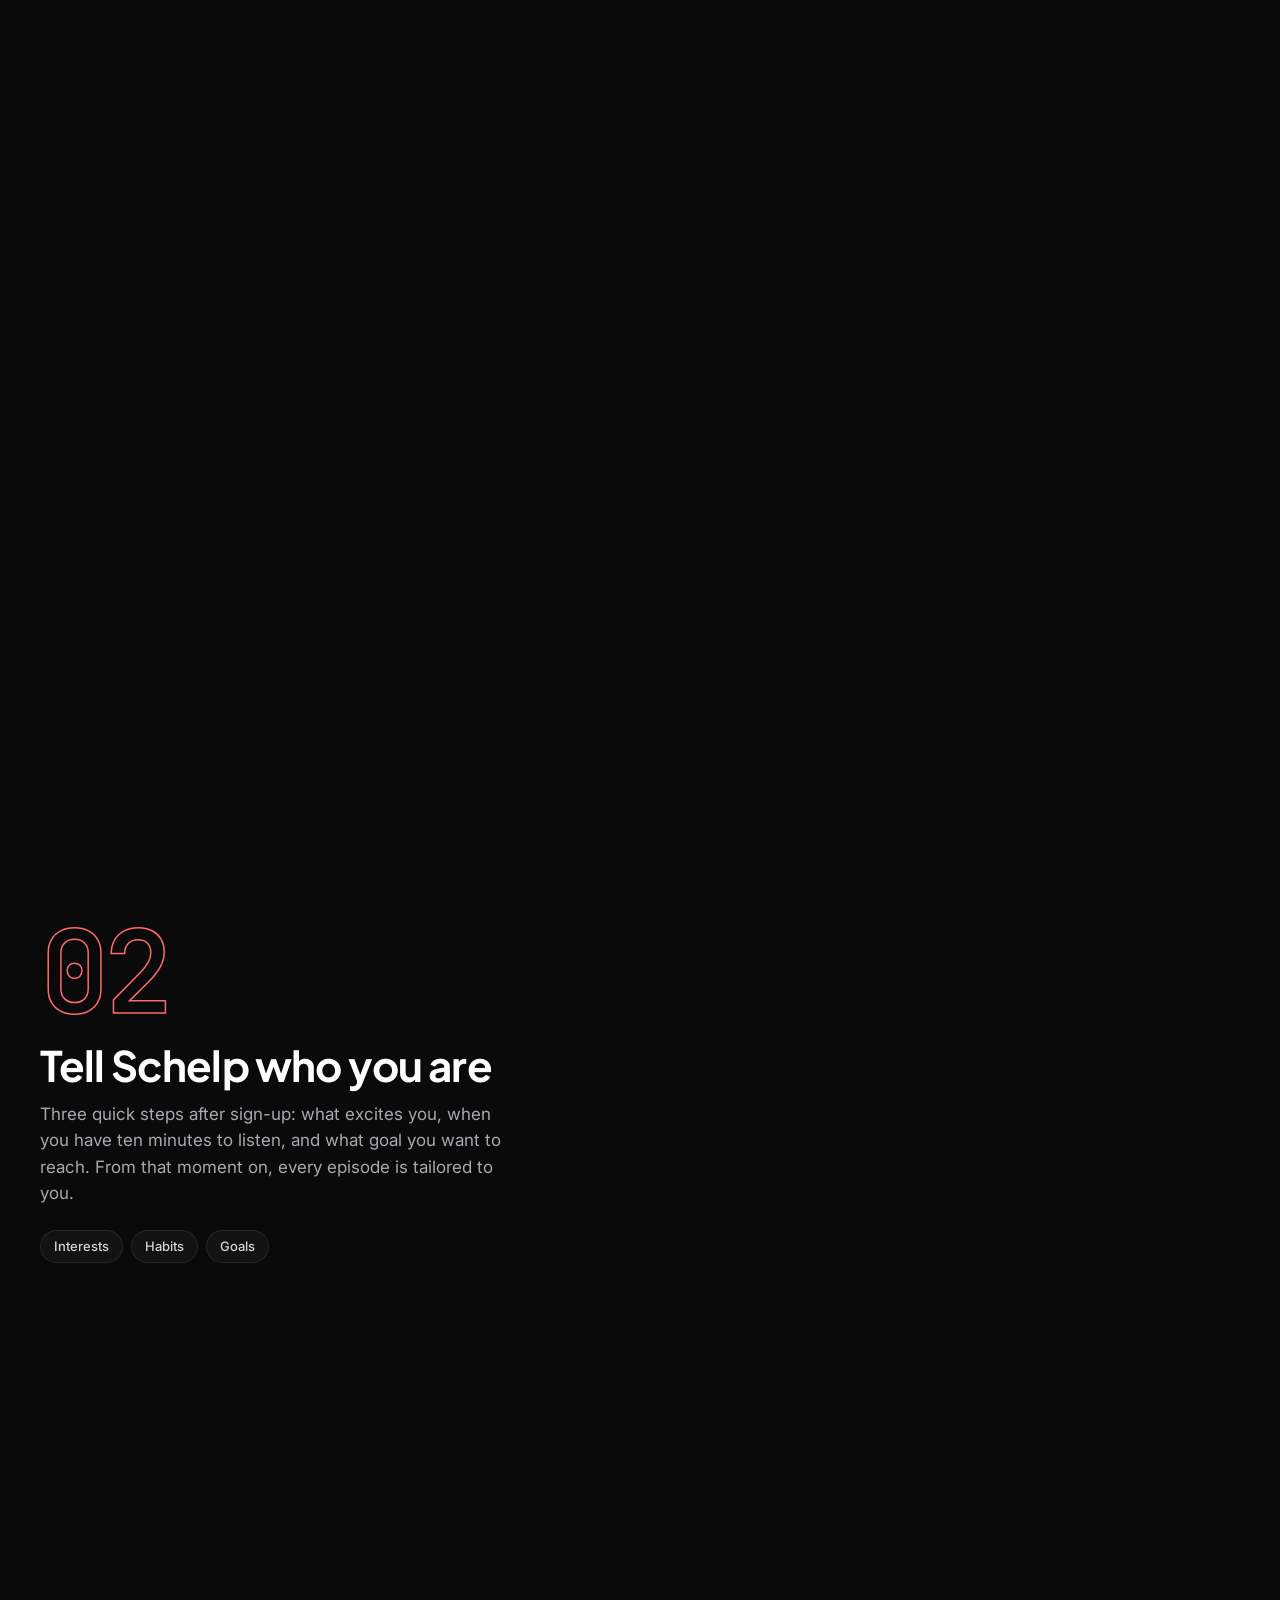
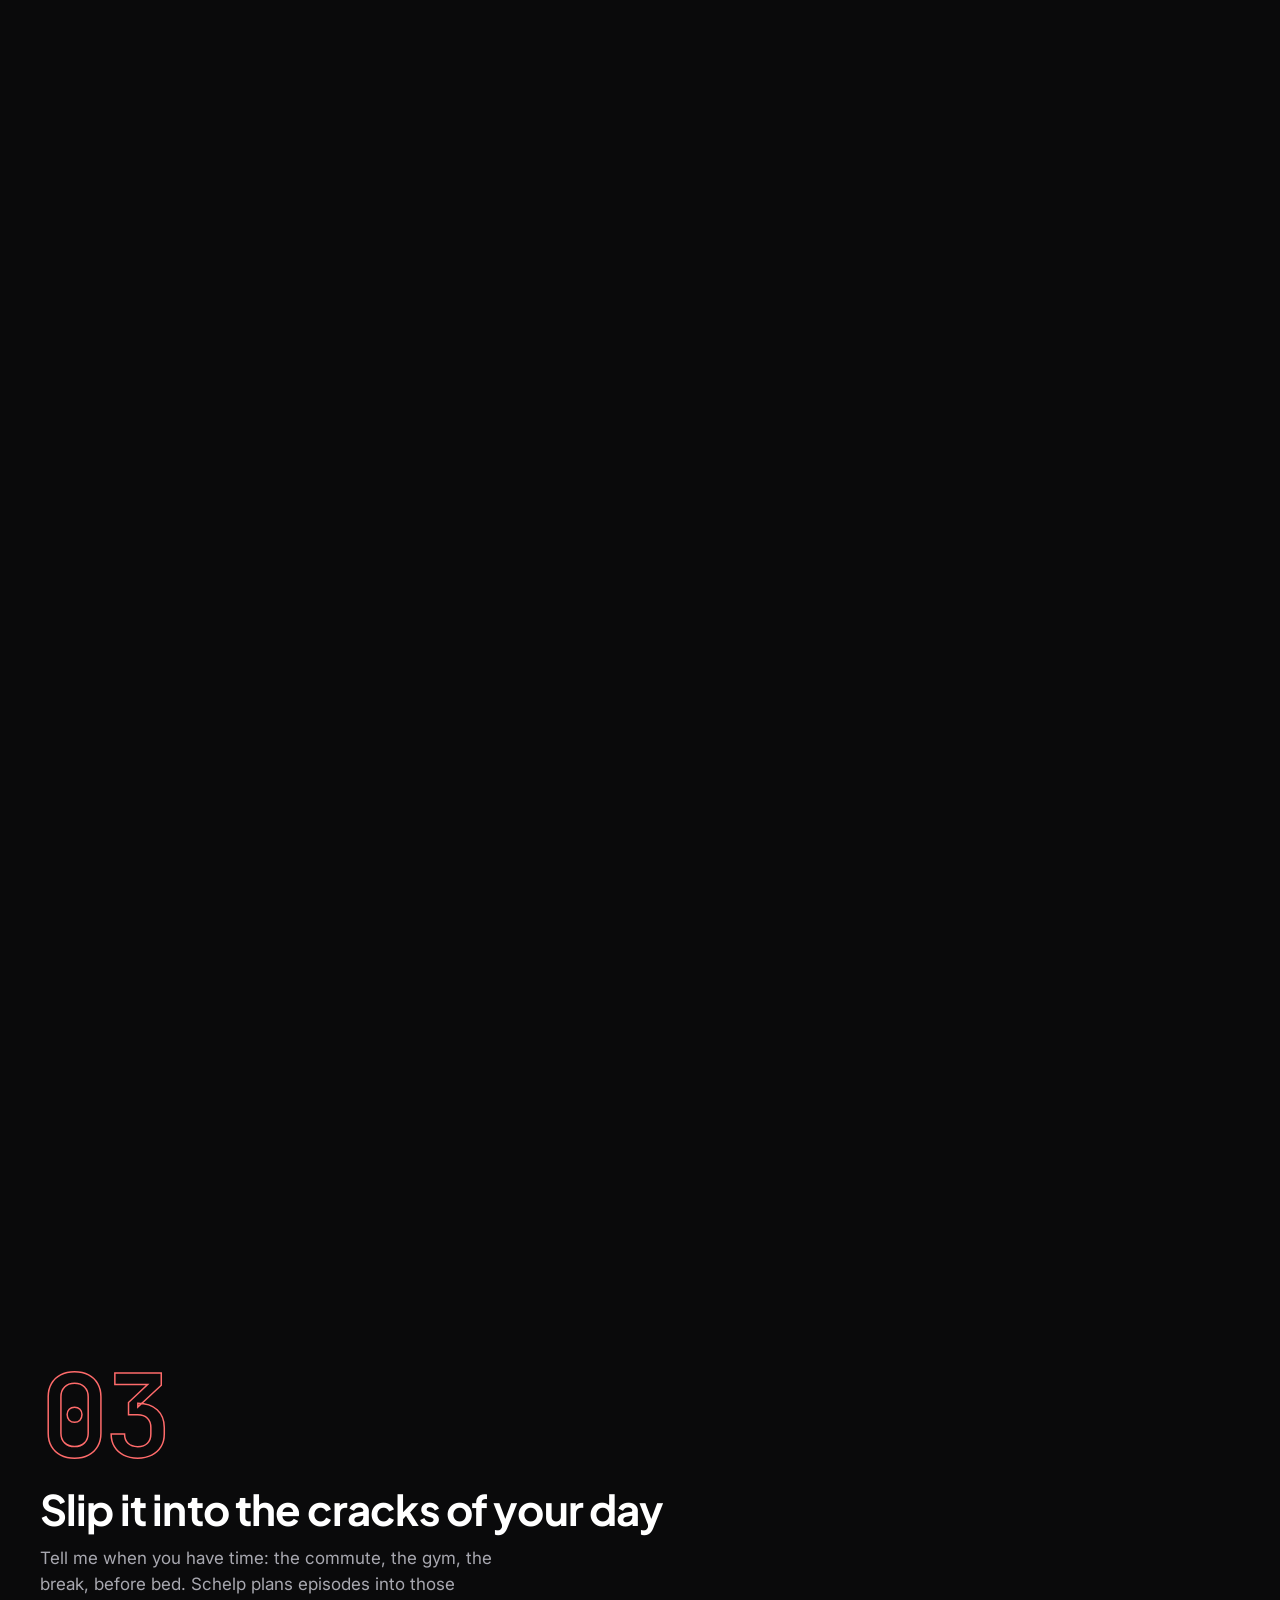
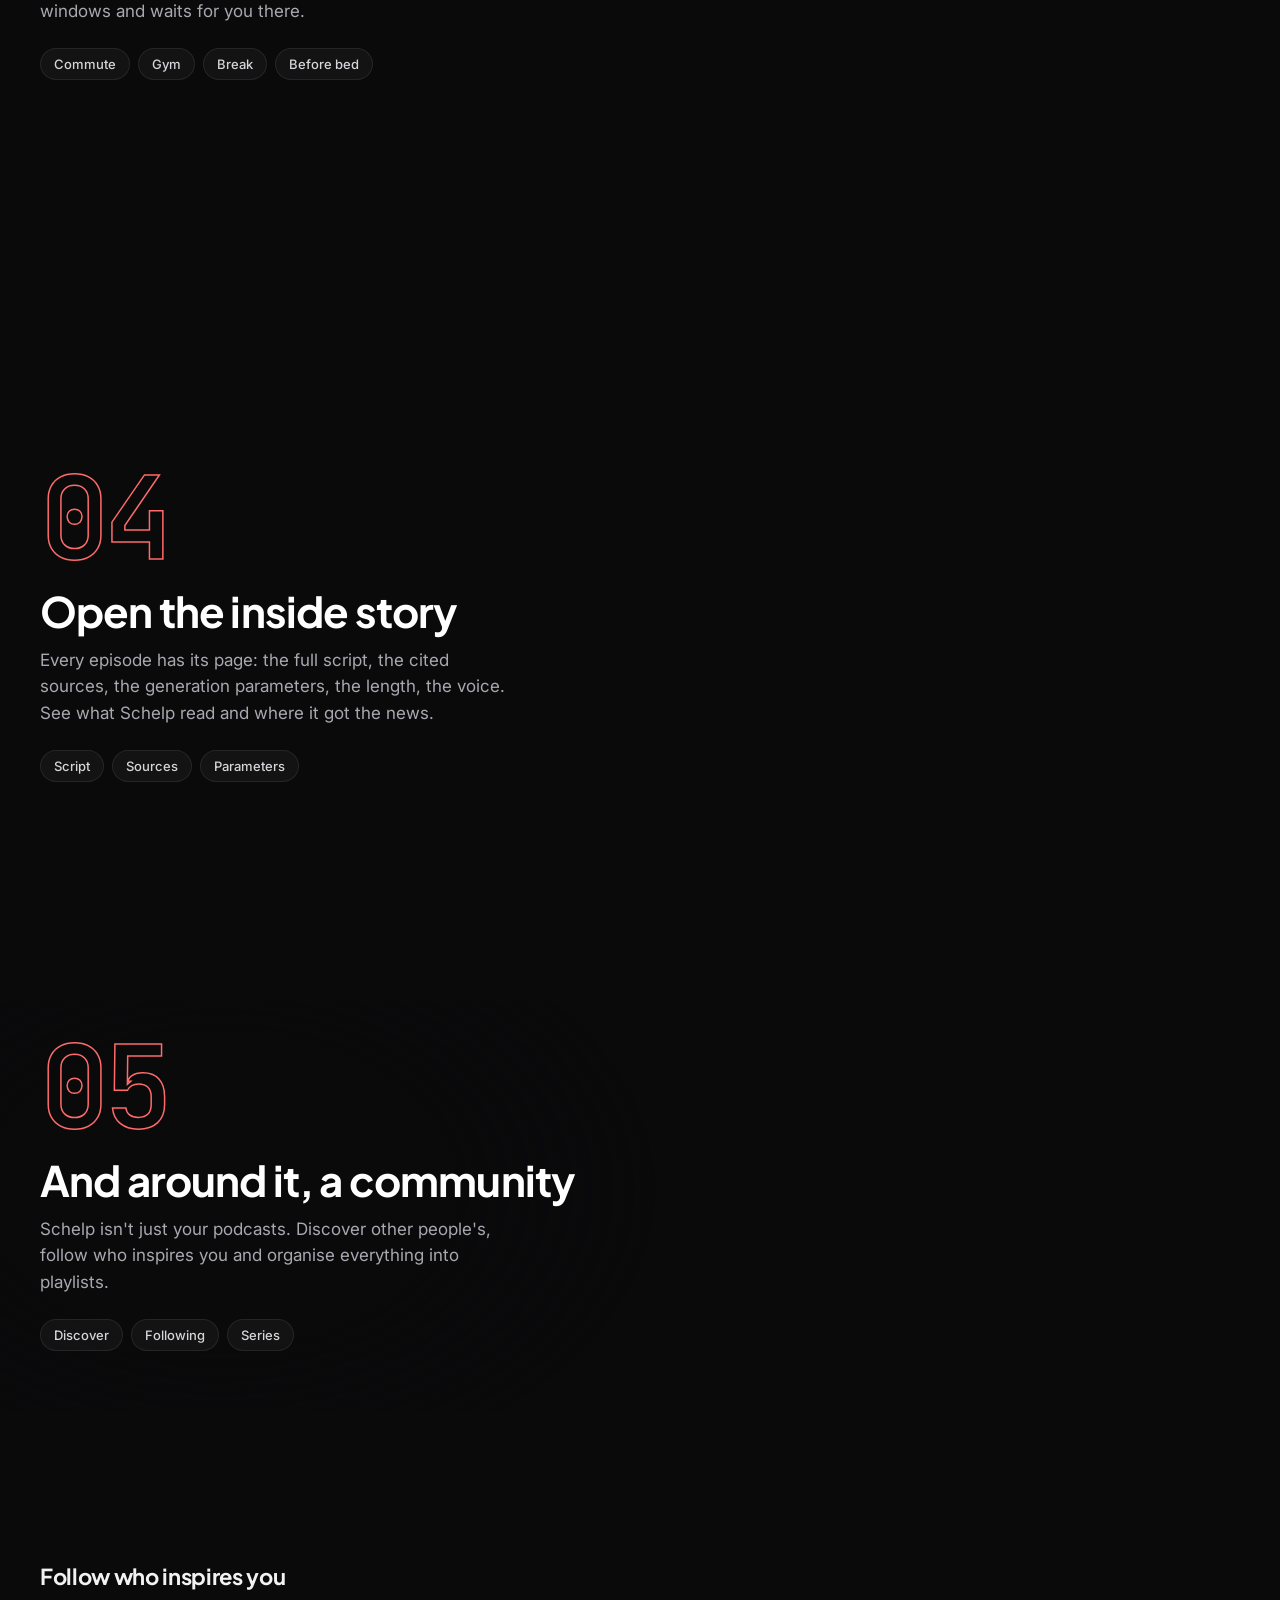
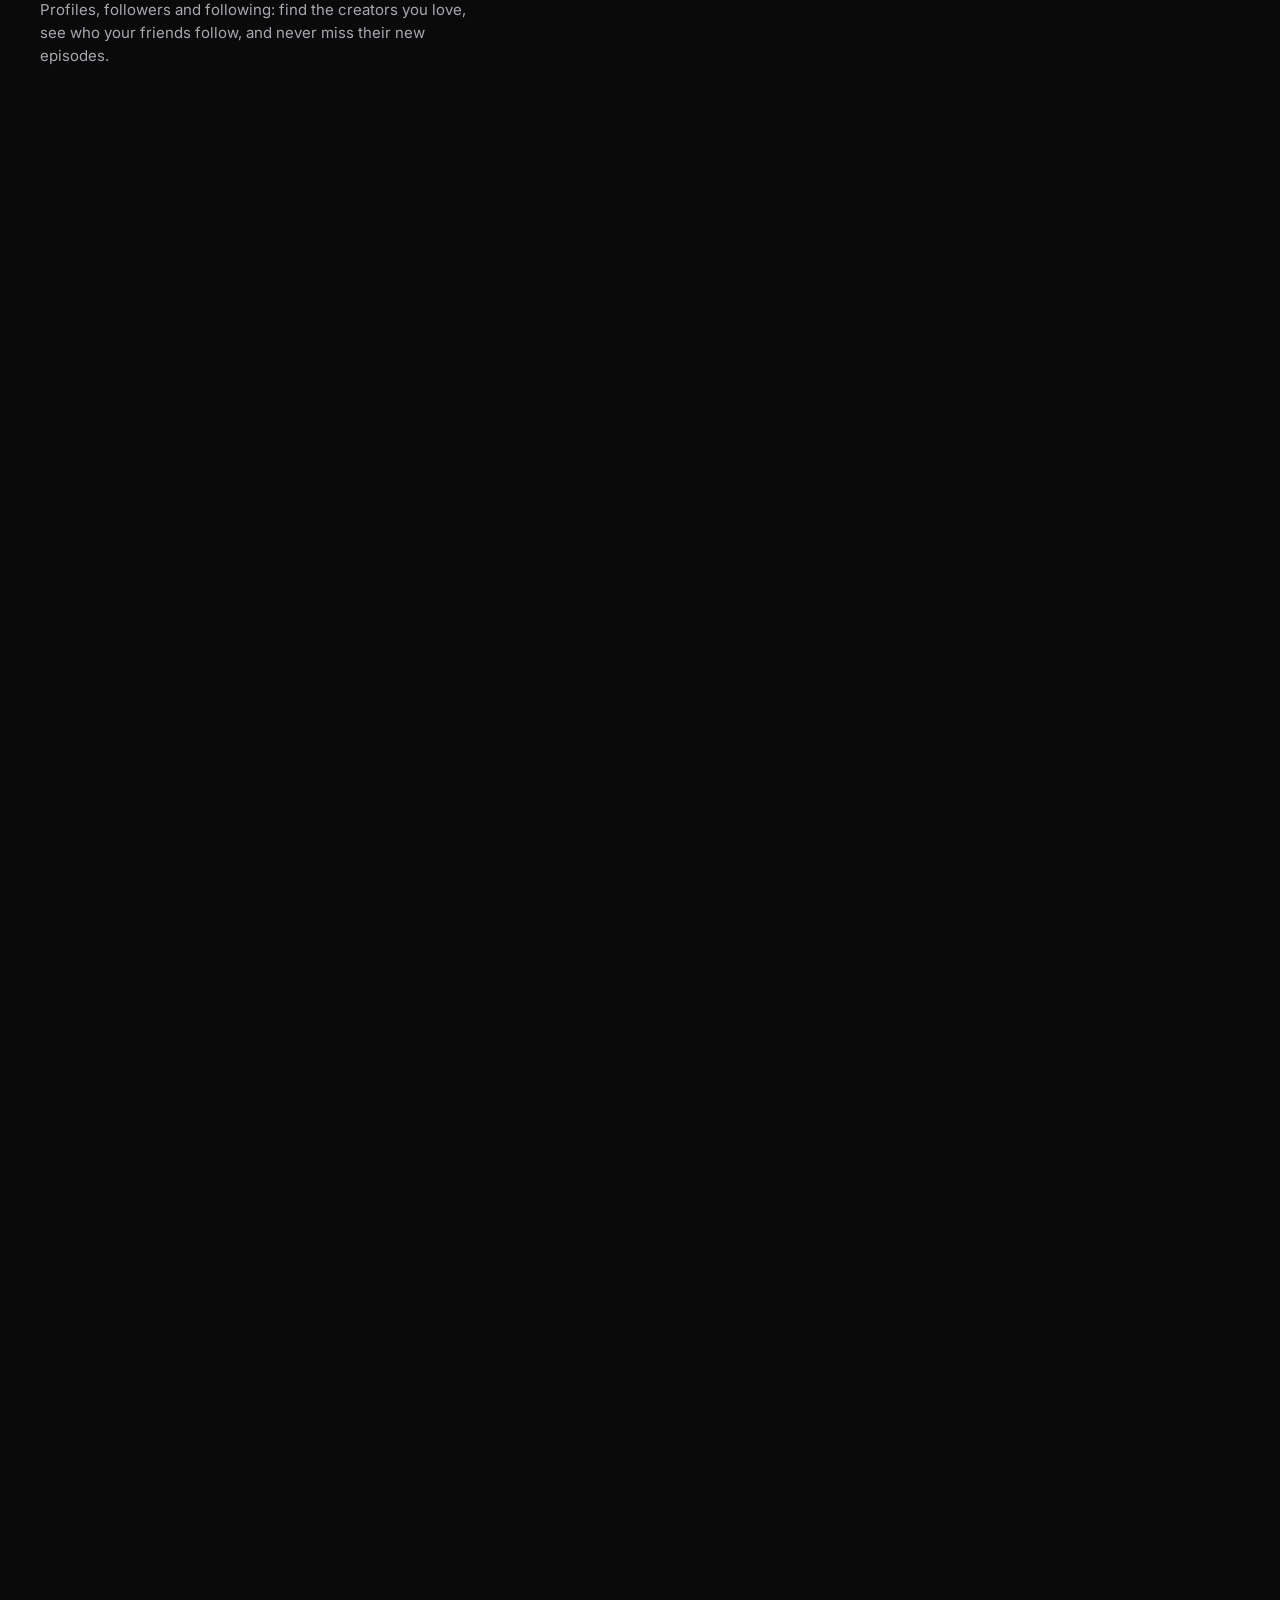
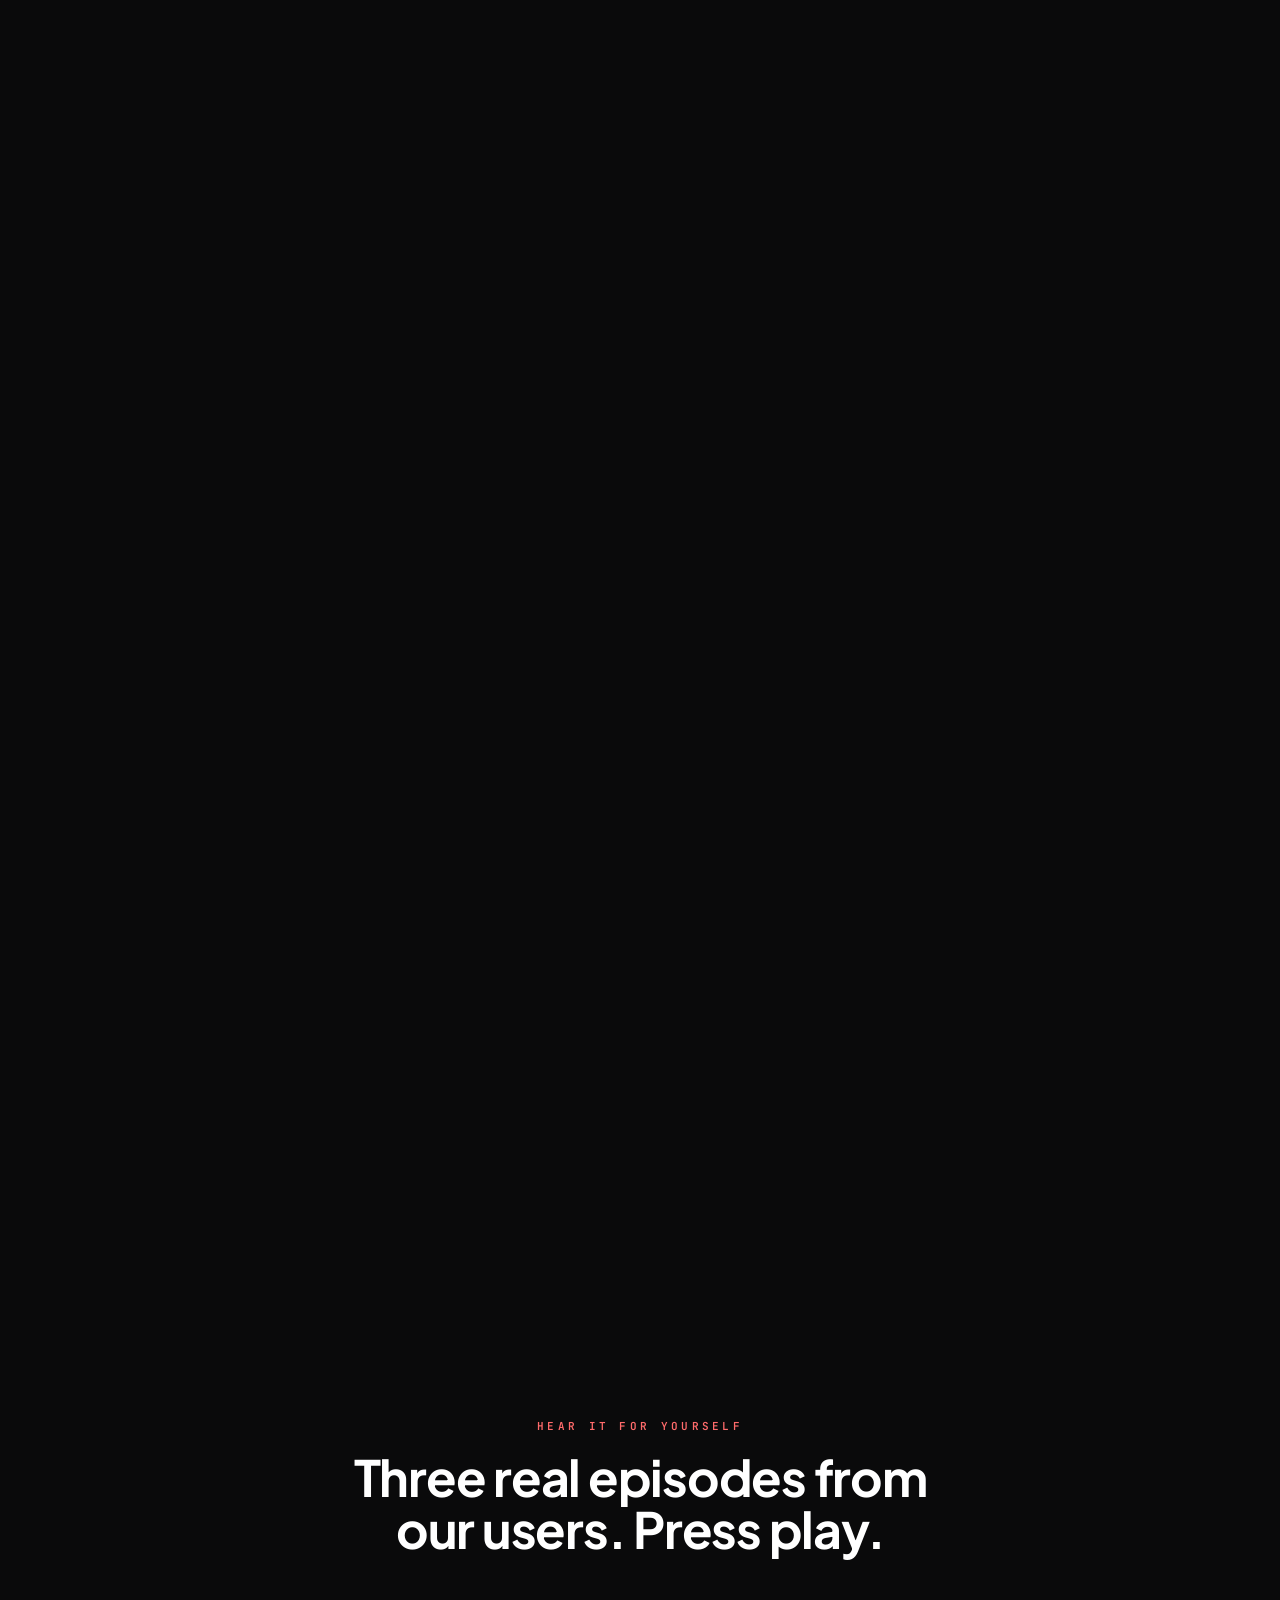
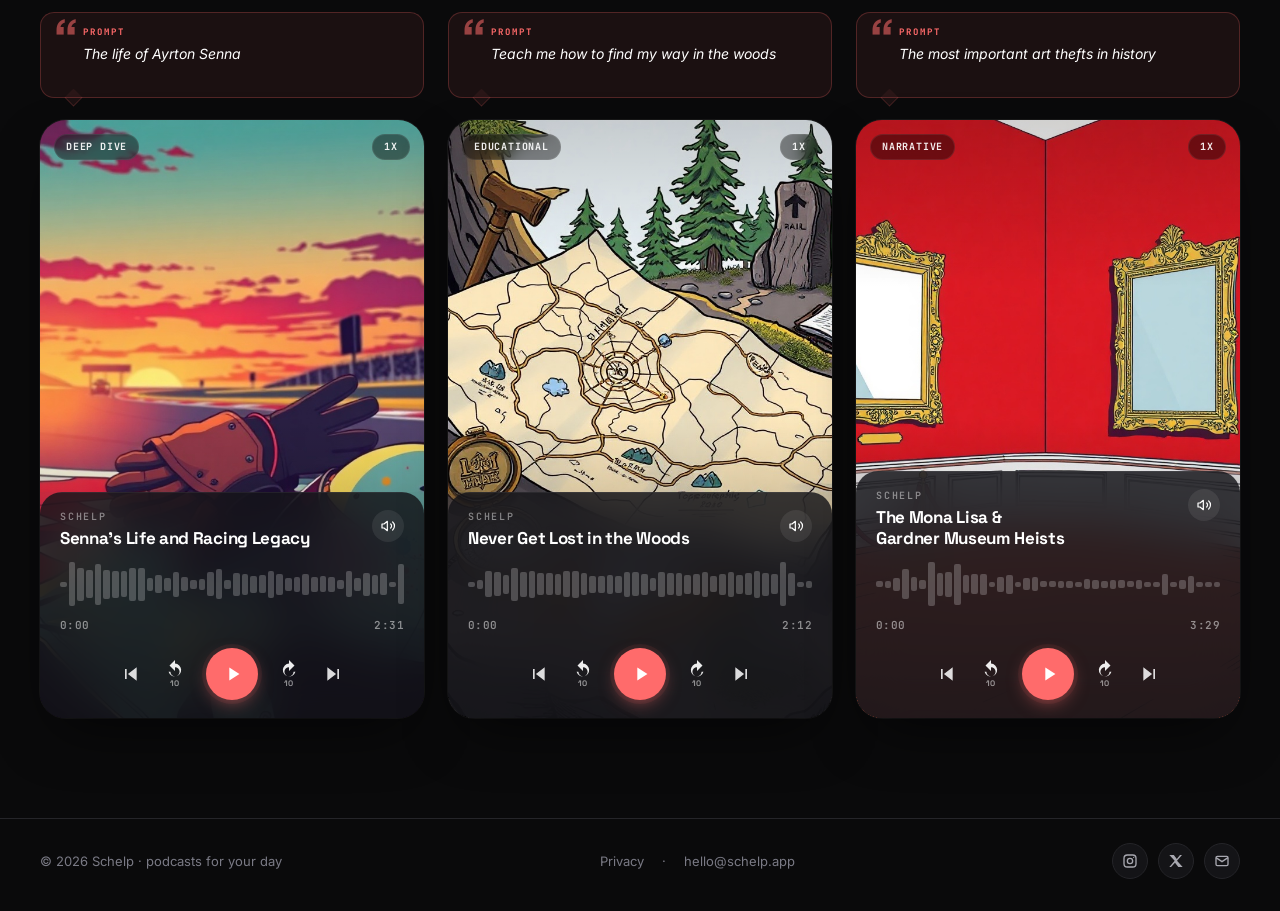
==== commit 5b370c11: "Privacy/consent compliance: cookie gating, form checkboxes, dynamic privacy page - consent.js: share" ====
--- a/index.html
+++ b/index.html
@@ -32,14 +32,14 @@
 
 <!-- Favicons -->
 <link rel="icon" href="logo-schelp.png">
-<link rel="apple-touch-icon" href="logo-schelp.png">
+<link rel="apple-touch-icon" href="/icon-512.png">
 <link rel="manifest" href="/site.webmanifest">
 
 <!-- Fonts: preconnect + direct stylesheet link (faster than @import inside CSS).
      Self-host if you want to fully GDPR-proof. -->
 <link rel="preconnect" href="https://fonts.googleapis.com">
 <link rel="preconnect" href="https://fonts.gstatic.com" crossorigin>
-<link rel="stylesheet" href="https://fonts.googleapis.com/css2?family=Fraunces:ital,opsz,wght,SOFT@0,9..144,500..800,30..100;1,9..144,500..800,30..100&family=Plus+Jakarta+Sans:wght@400;500;600;700;800&family=Poppins:wght@600;700;800&family=Inter:wght@400;500;600;700&family=Space+Grotesk:wght@500;600;700&family=JetBrains+Mono:wght@400;500;600&display=swap">
+<link rel="stylesheet" href="https://fonts.googleapis.com/css2?family=Plus+Jakarta+Sans:wght@400;500;600;700;800&family=Poppins:wght@600;700&family=Inter:wght@400;500;600;700&family=Space+Grotesk:wght@500;600;700&family=JetBrains+Mono:wght@400;500;600&display=swap">
 
 <!-- Tokens + page styles -->
 <link rel="stylesheet" href="colors_and_type.css">
@@ -145,6 +145,10 @@
           <input id="email" type="email" name="email" data-i18n-attr="placeholder:hero.emailPlaceholder" placeholder="you@email.com" required autocomplete="email" inputmode="email" aria-describedby="form-help">
           <button type="submit"><span data-i18n-text="hero.cta">Get early access</span> <span aria-hidden="true">→</span></button>
         </form>
+        <label class="form-consent" for="consent-check" style="display:flex;gap:8px;align-items:flex-start;font-size:13px;line-height:1.4;color:var(--fg-3);margin-top:12px;cursor:pointer;">
+          <input type="checkbox" id="consent-check" style="margin-top:2px;flex:0 0 auto;">
+          <span data-i18n-html="consent.checkbox.html">I have read and accept the <a href="privacy.html">privacy policy</a>.</span>
+        </label>
         <a href="/discover" id="hero-discover-cta" class="hero-discover-cta">
           <span class="hdc-play" aria-hidden="true"><svg viewBox="0 0 24 24" fill="currentColor"><path d="M8 5v14l11-7z"/></svg></span>
           <span data-i18n-text="hero.discoverCta">Listen to a real episode</span>
@@ -1754,6 +1758,7 @@
   <div id="survey-root"></div>
 
   <script src="survey.js" defer></script>
+  <script src="consent.js" defer></script>
   <script src="landing.js" defer></script>
 </body>
 </html>
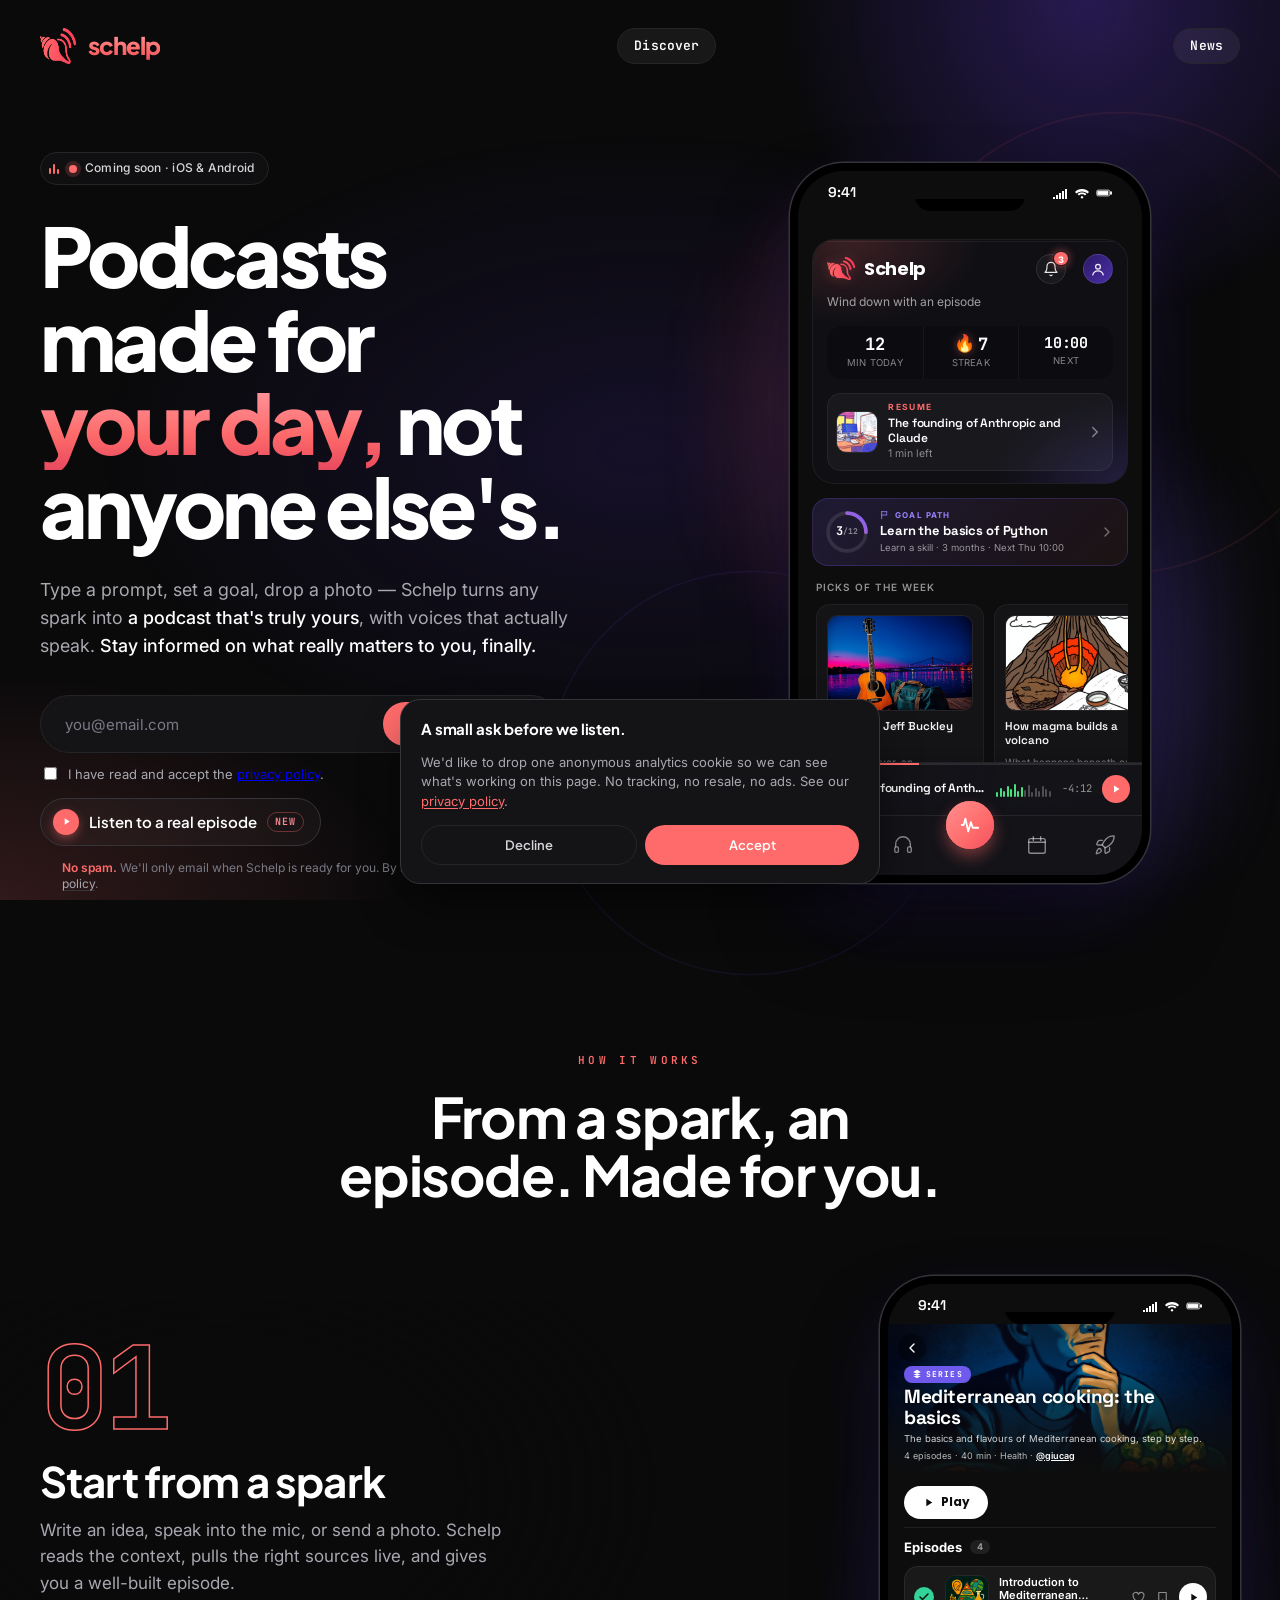
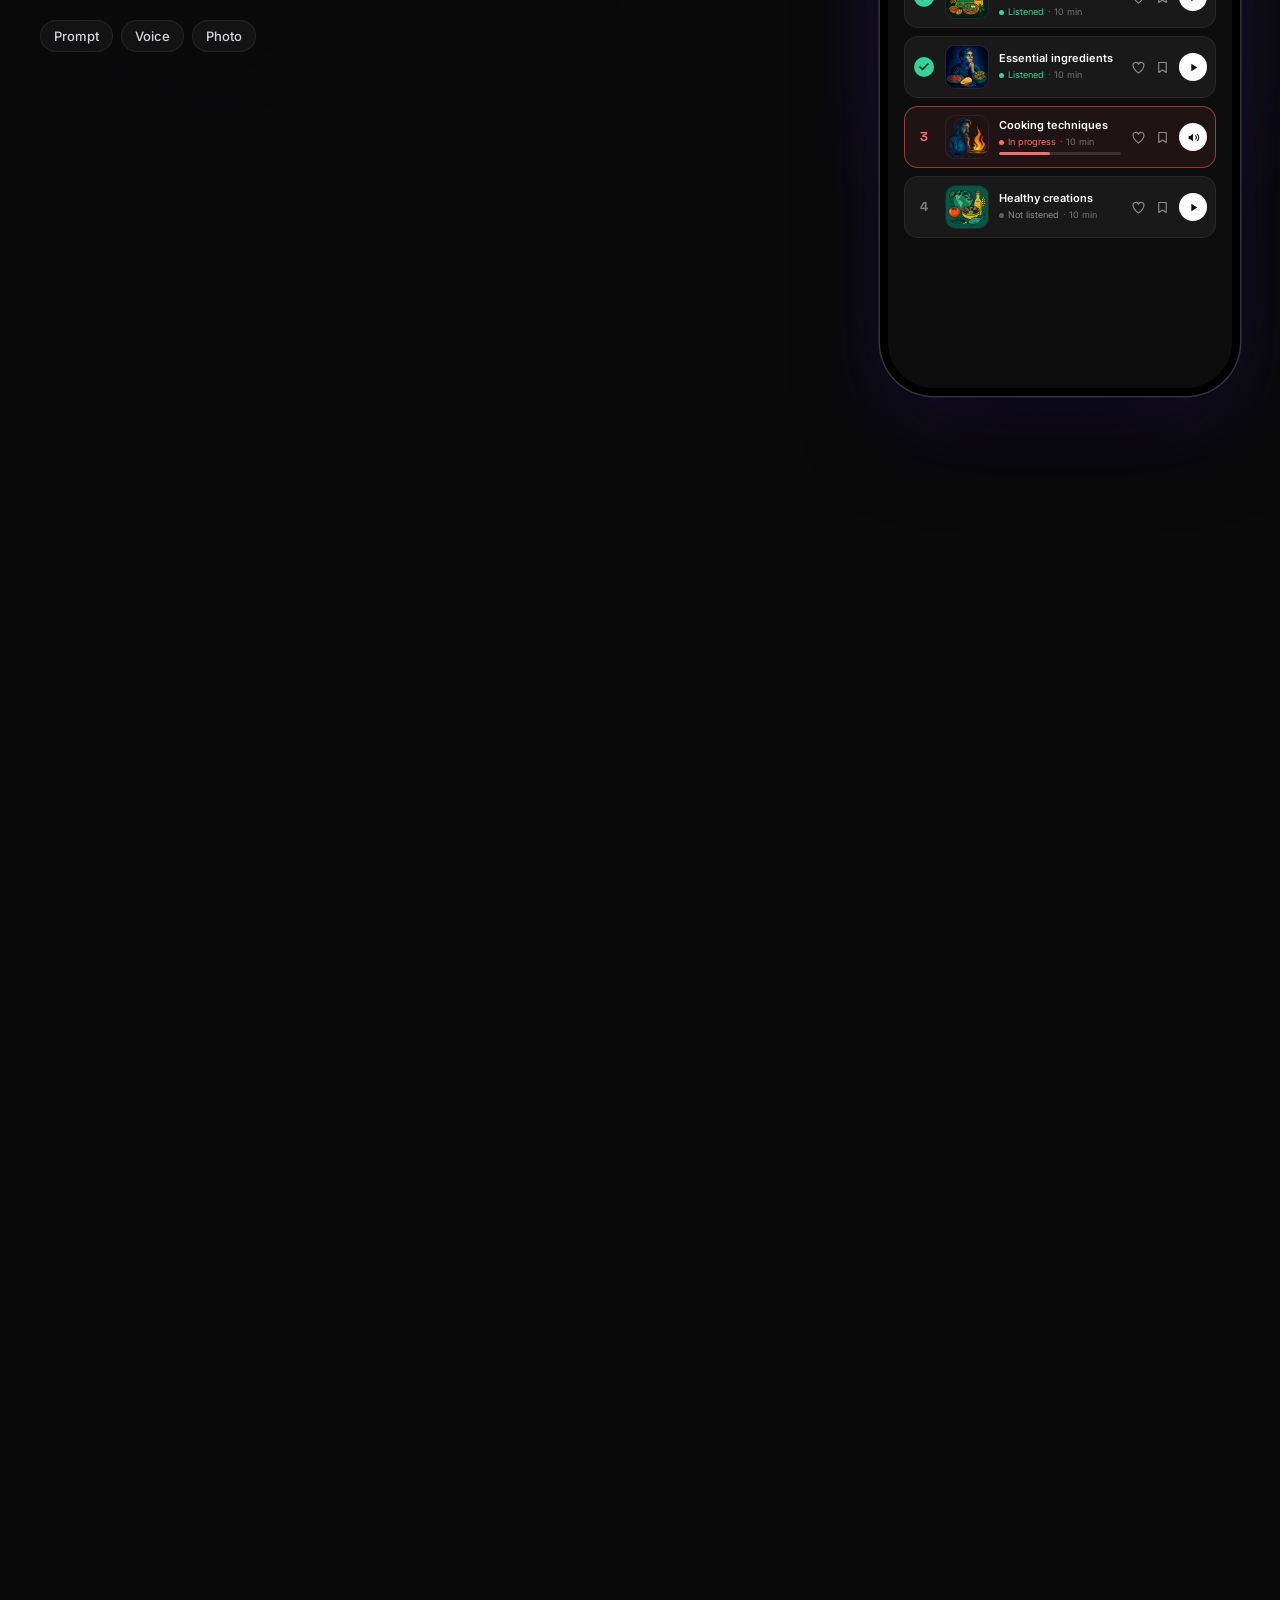
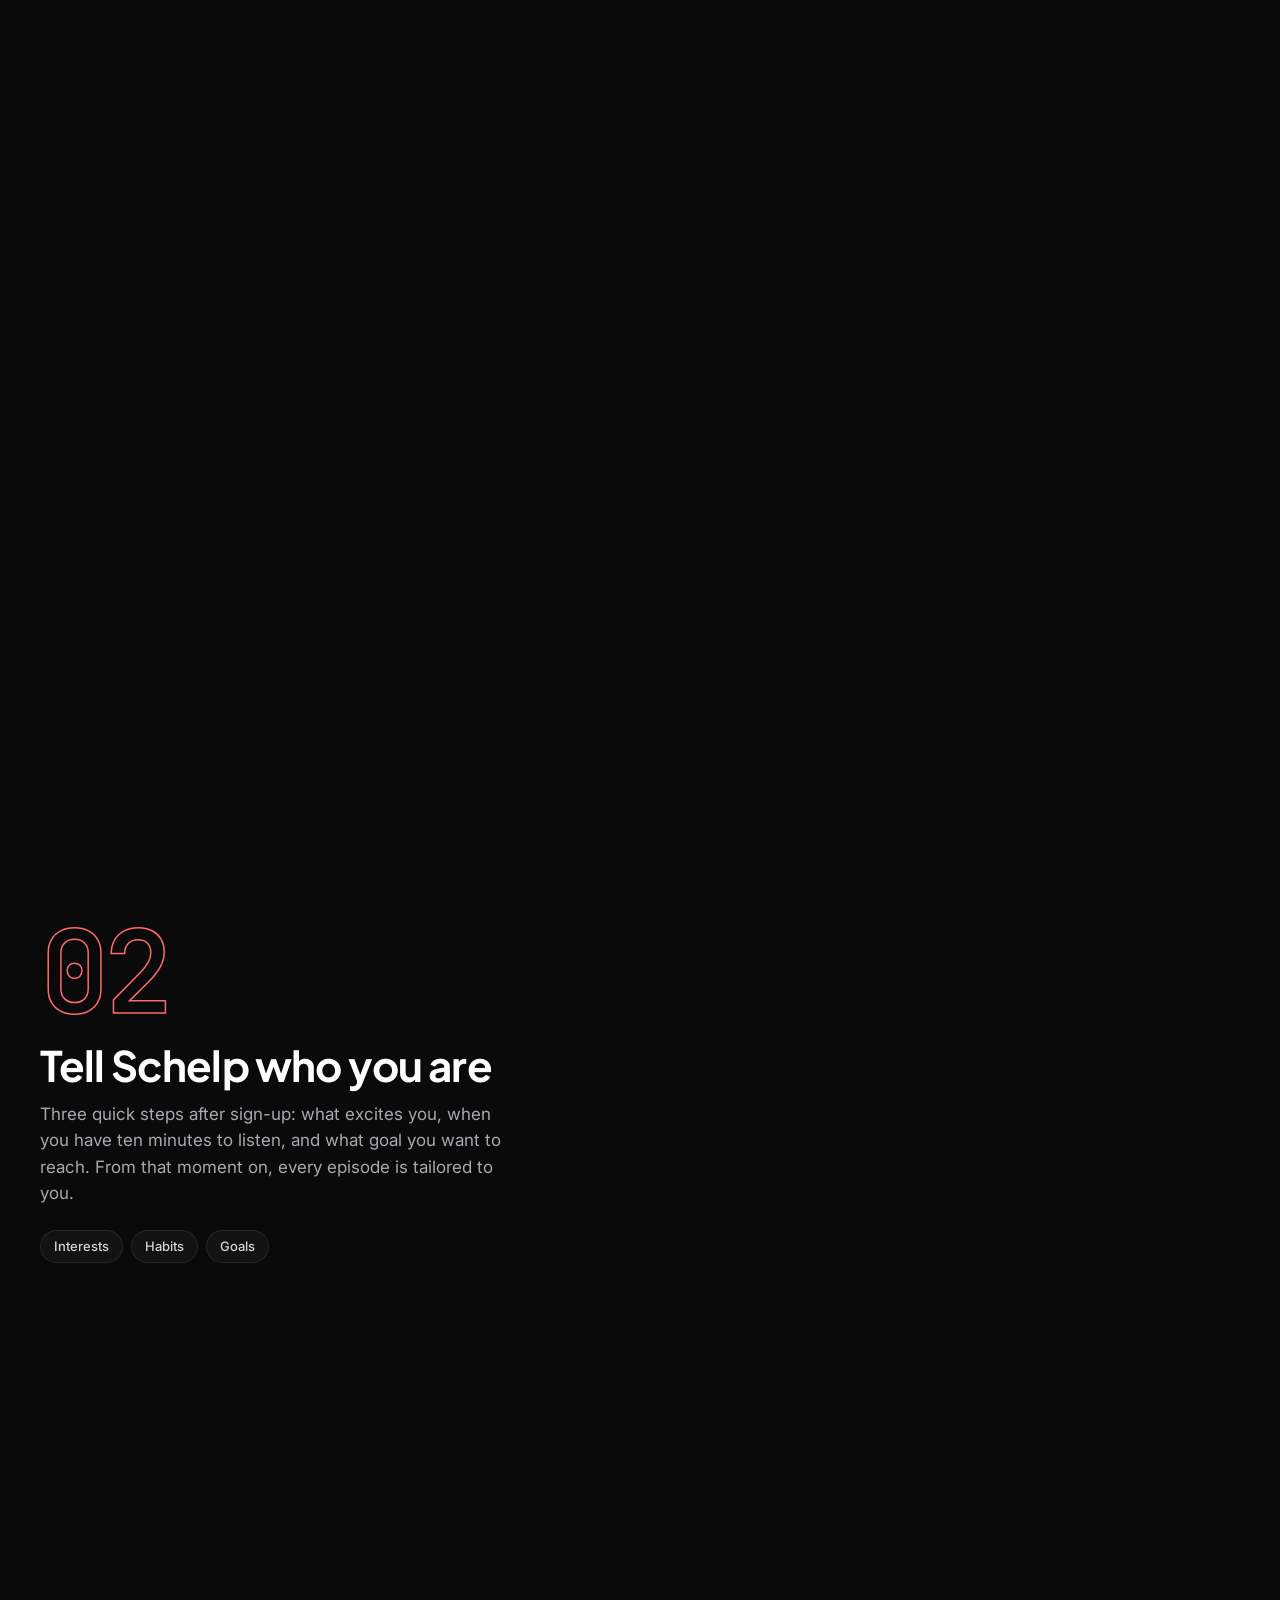
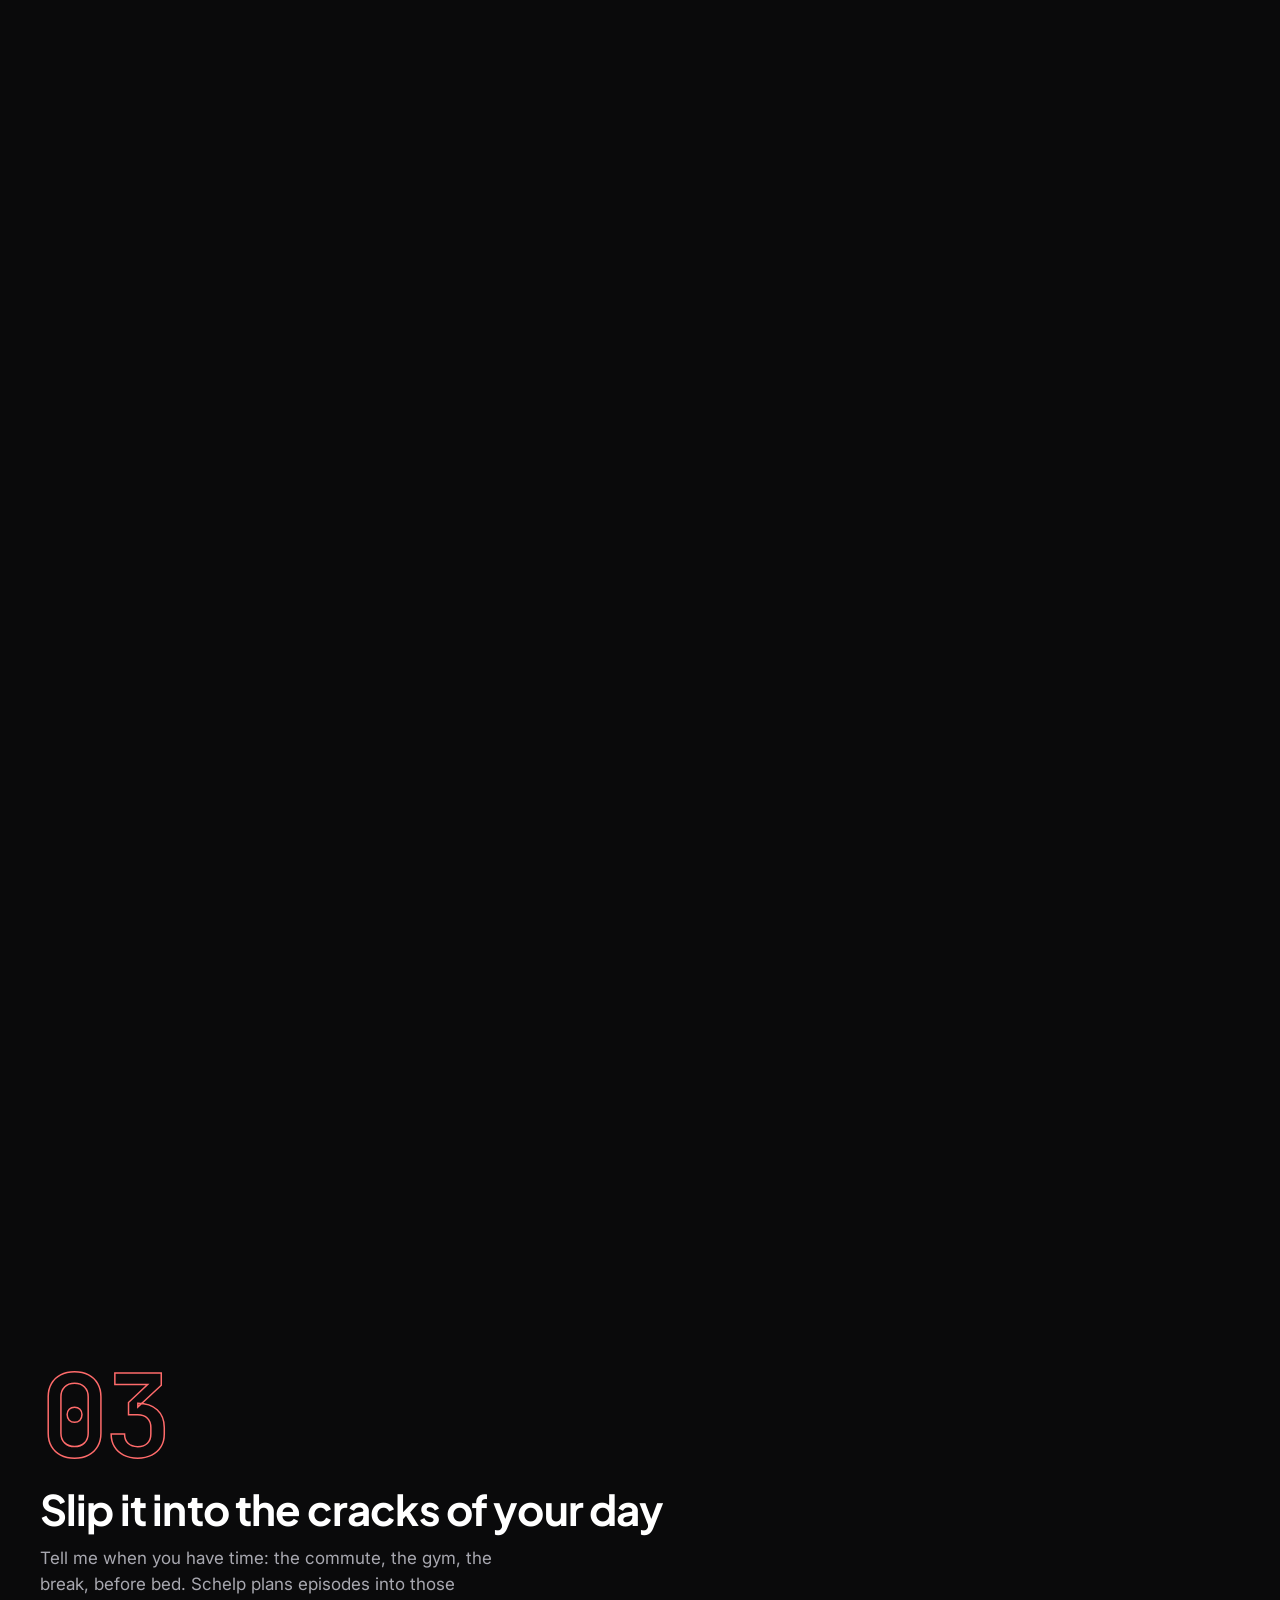
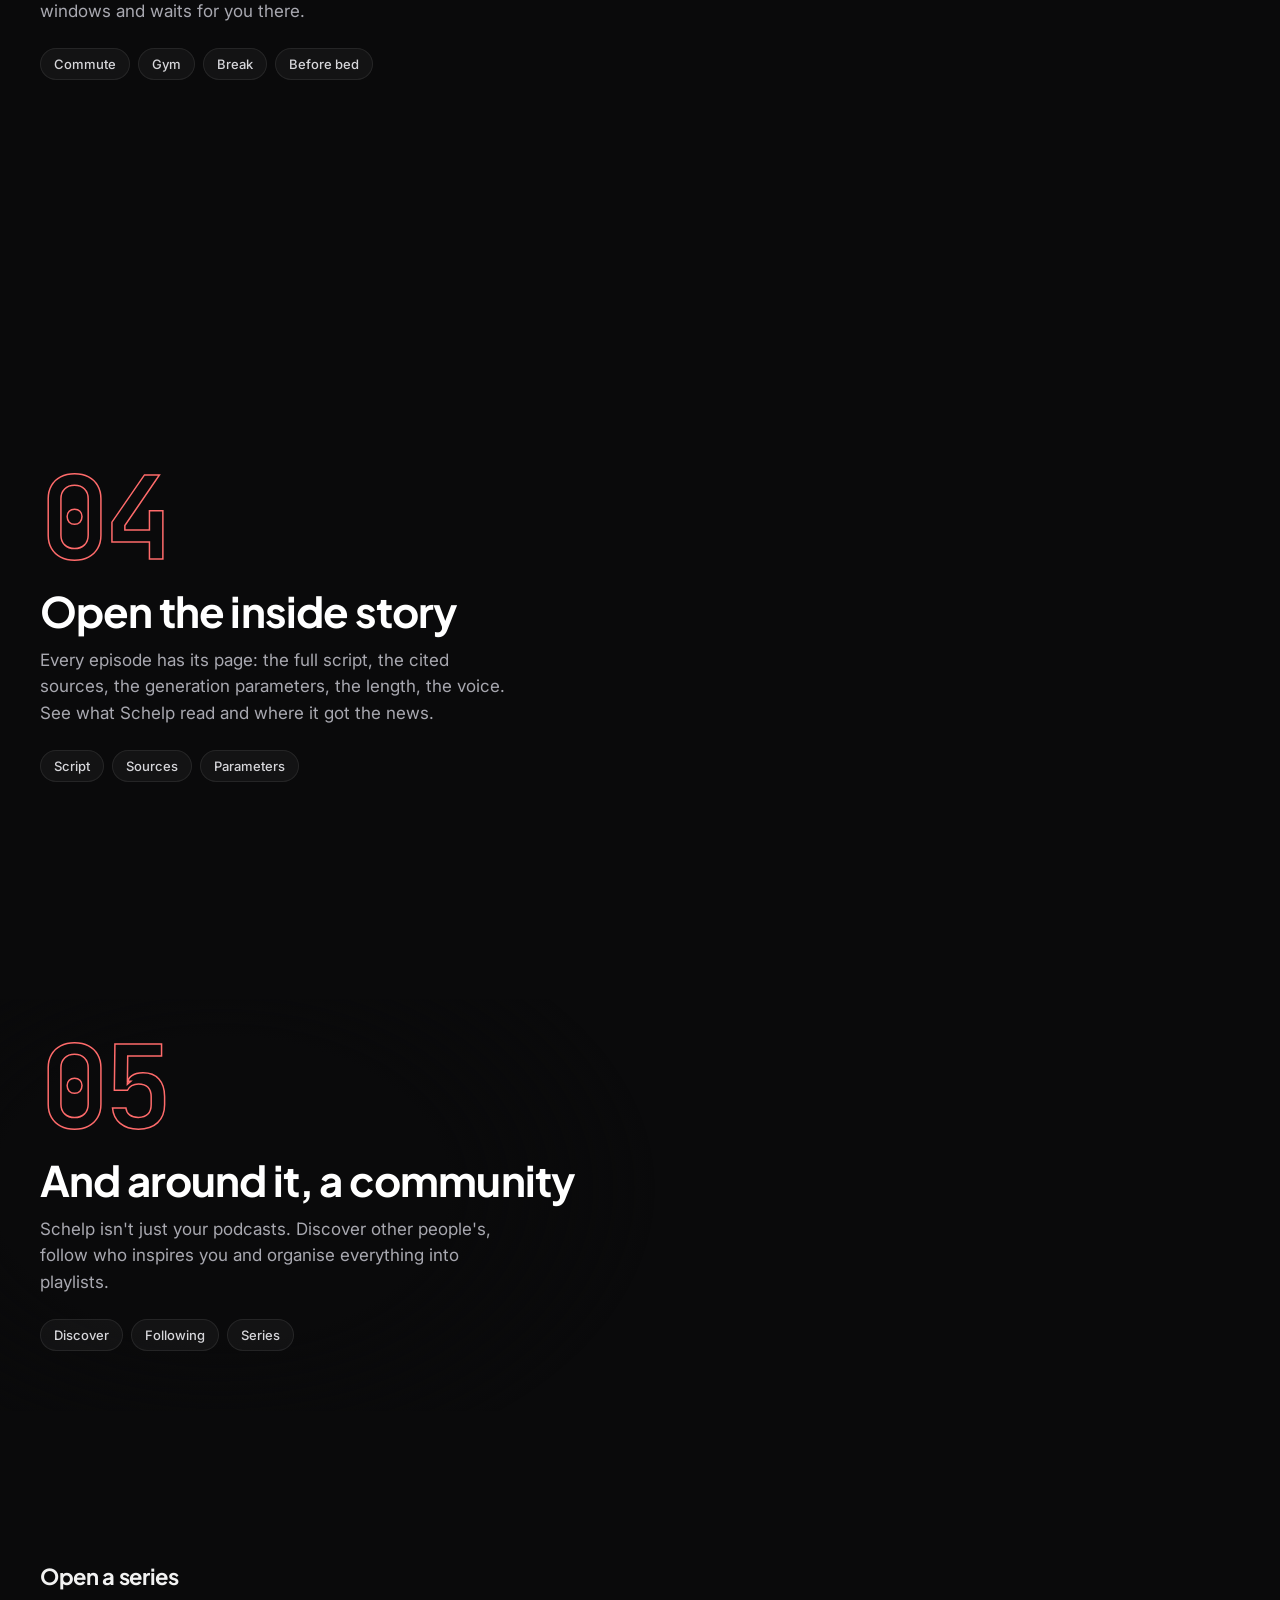
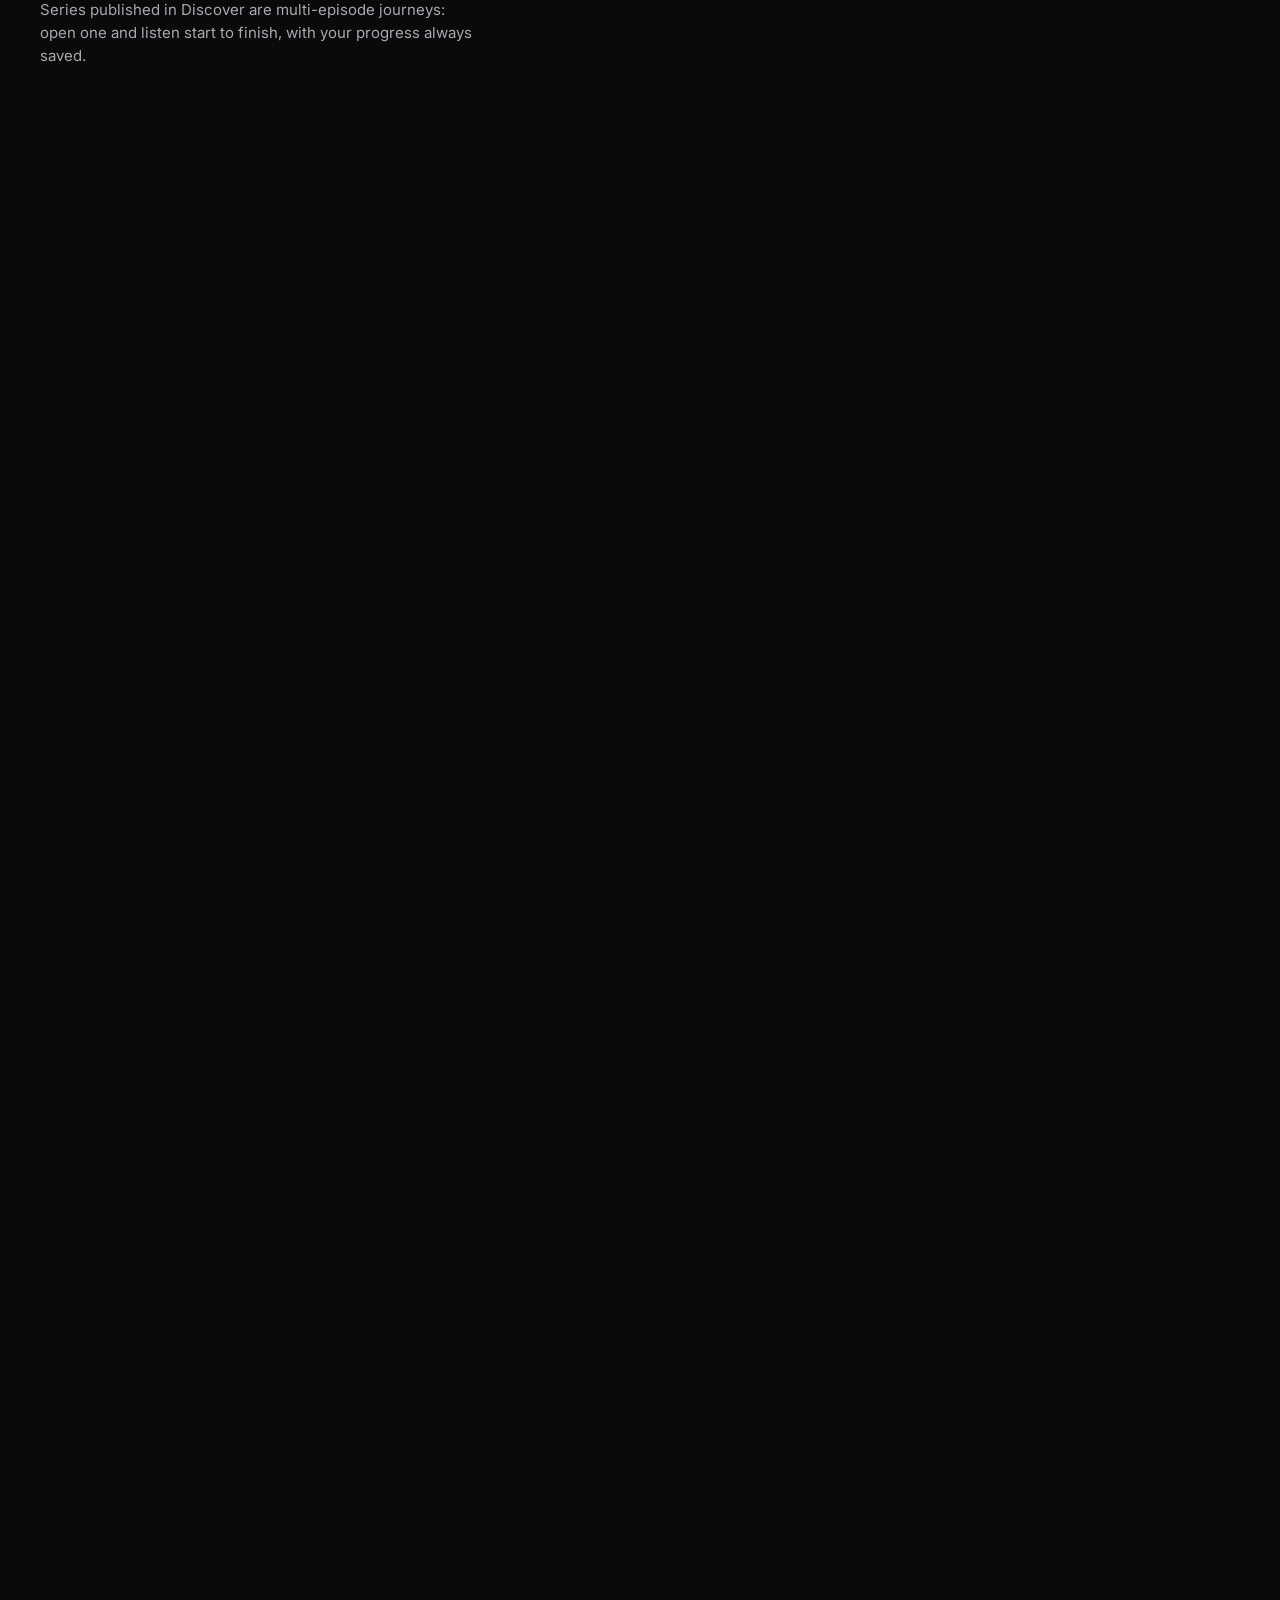
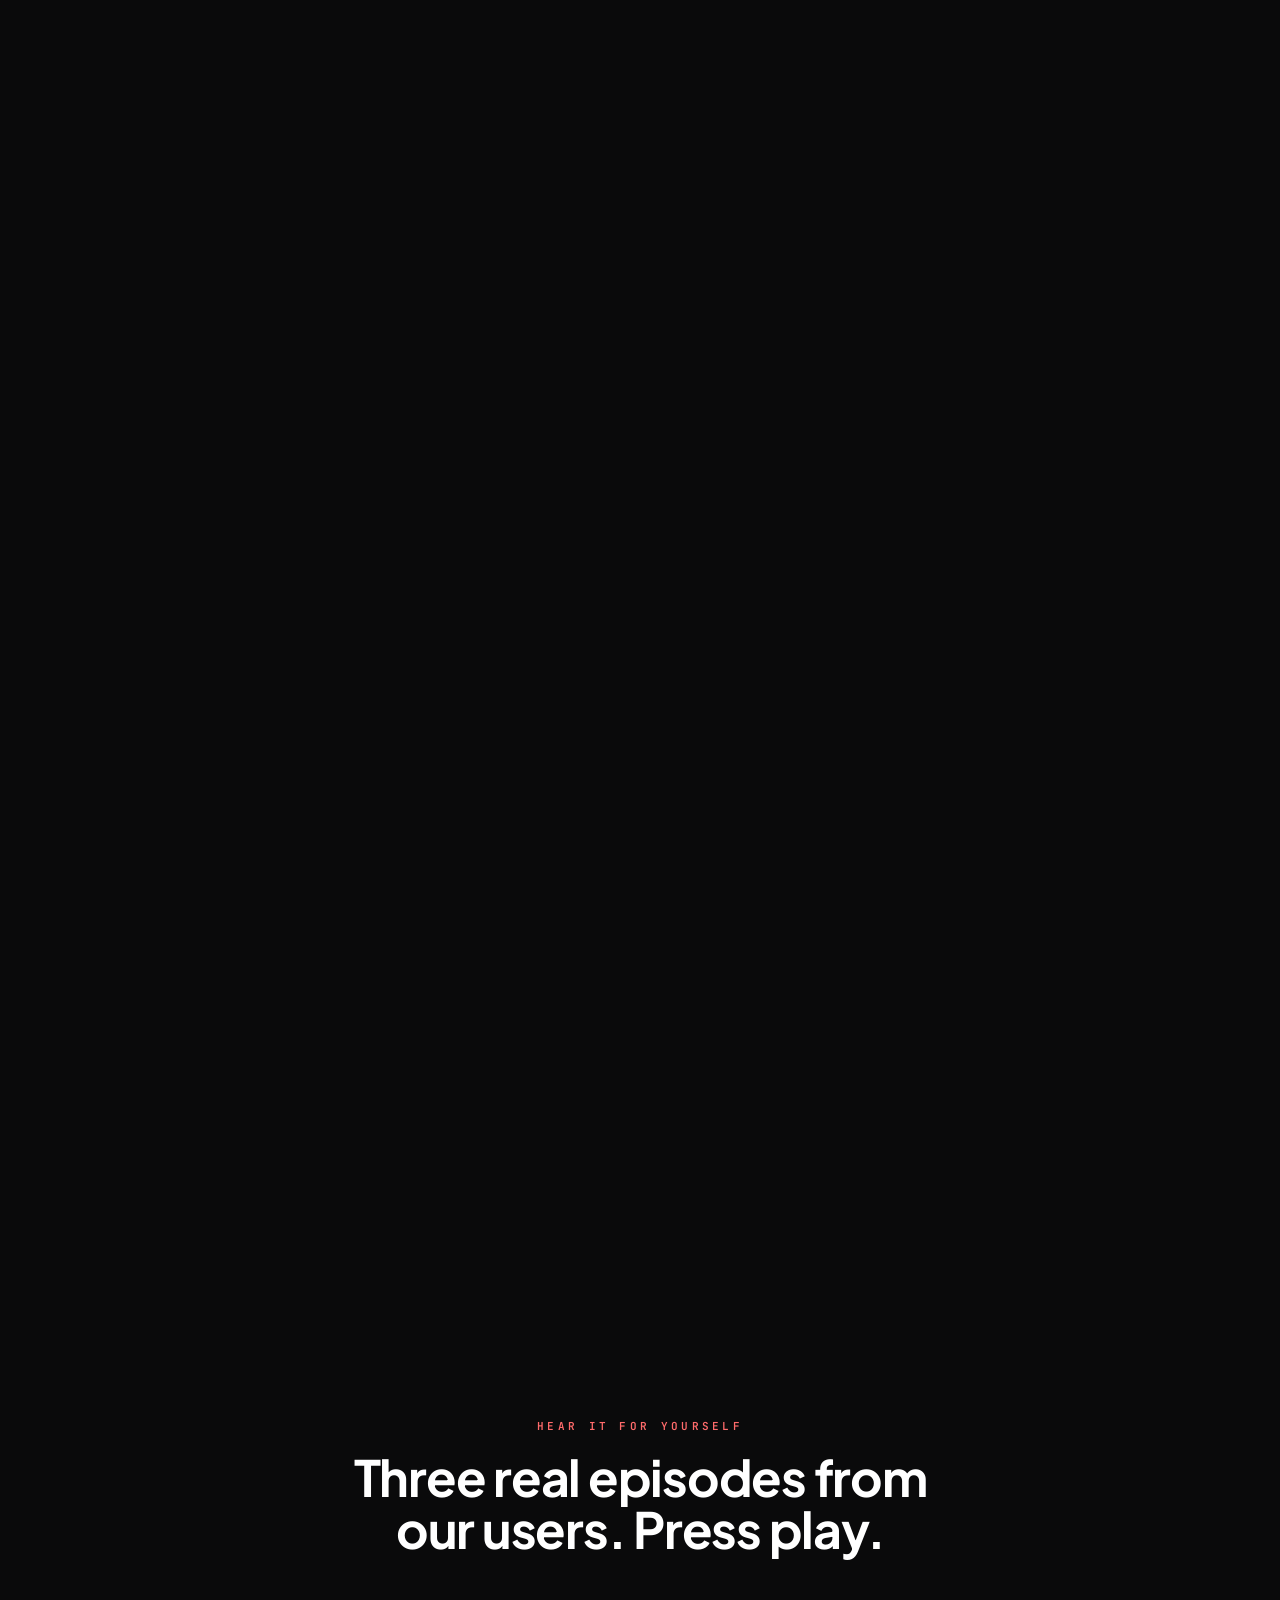
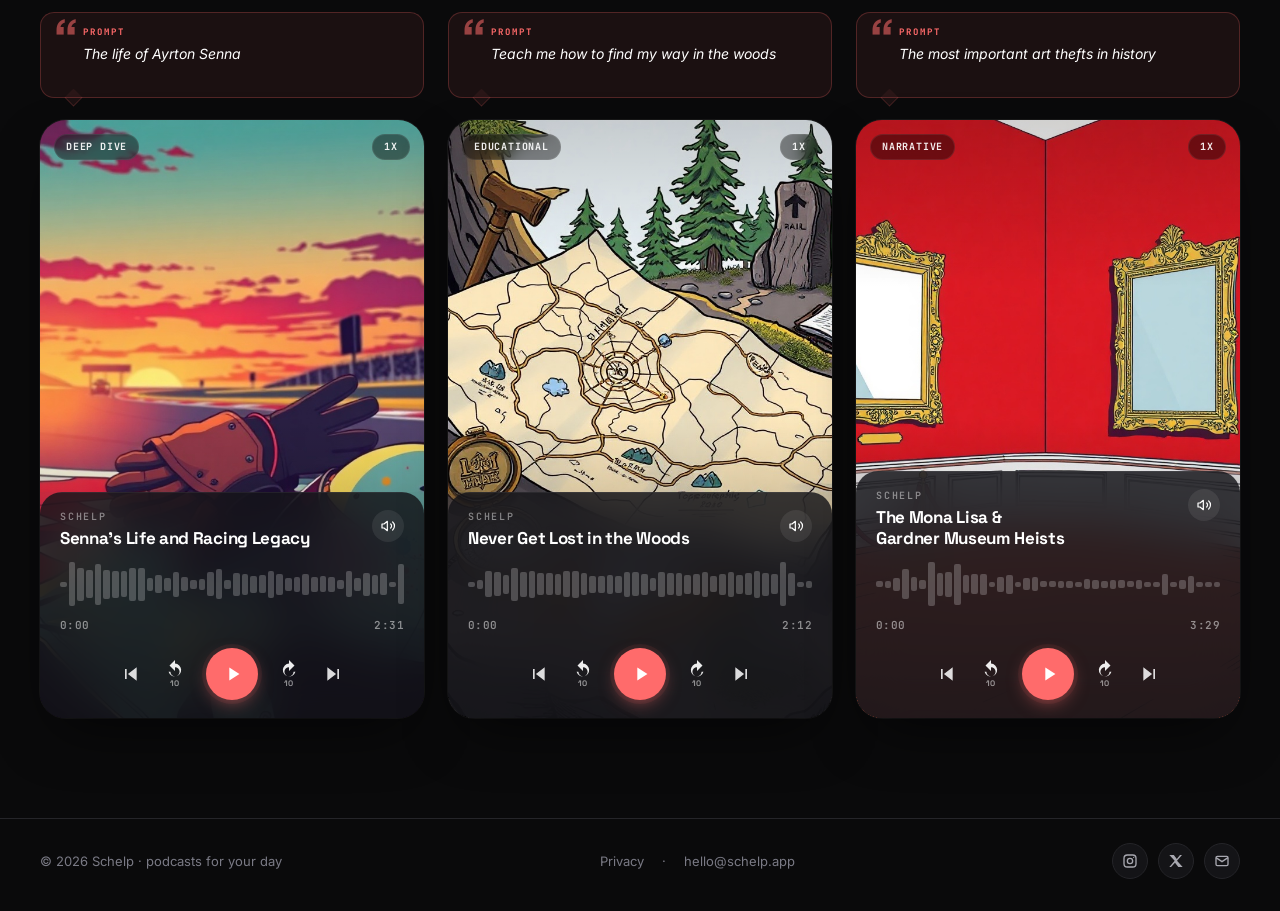
==== commit 793c97e8: "News: sezione pubblica sulla one-page (elenco + articolo) - news.html/news.js/news.css: pagina /news" ====
--- a/index.html
+++ b/index.html
@@ -113,6 +113,7 @@
         <span>schelp</span>
       </a>
       <a class="nav-discover" href="/discover" data-i18n-text="nav.discover">Discover</a>
+      <a class="nav-discover" href="/news" data-i18n-text="nav.news">News</a>
       <!-- Top nav menu removed for the coming-soon page (How it works / Release / Contact)
       <div class="links">
         <a href="#feat" data-i18n-text="nav.howItWorks">How it works</a>
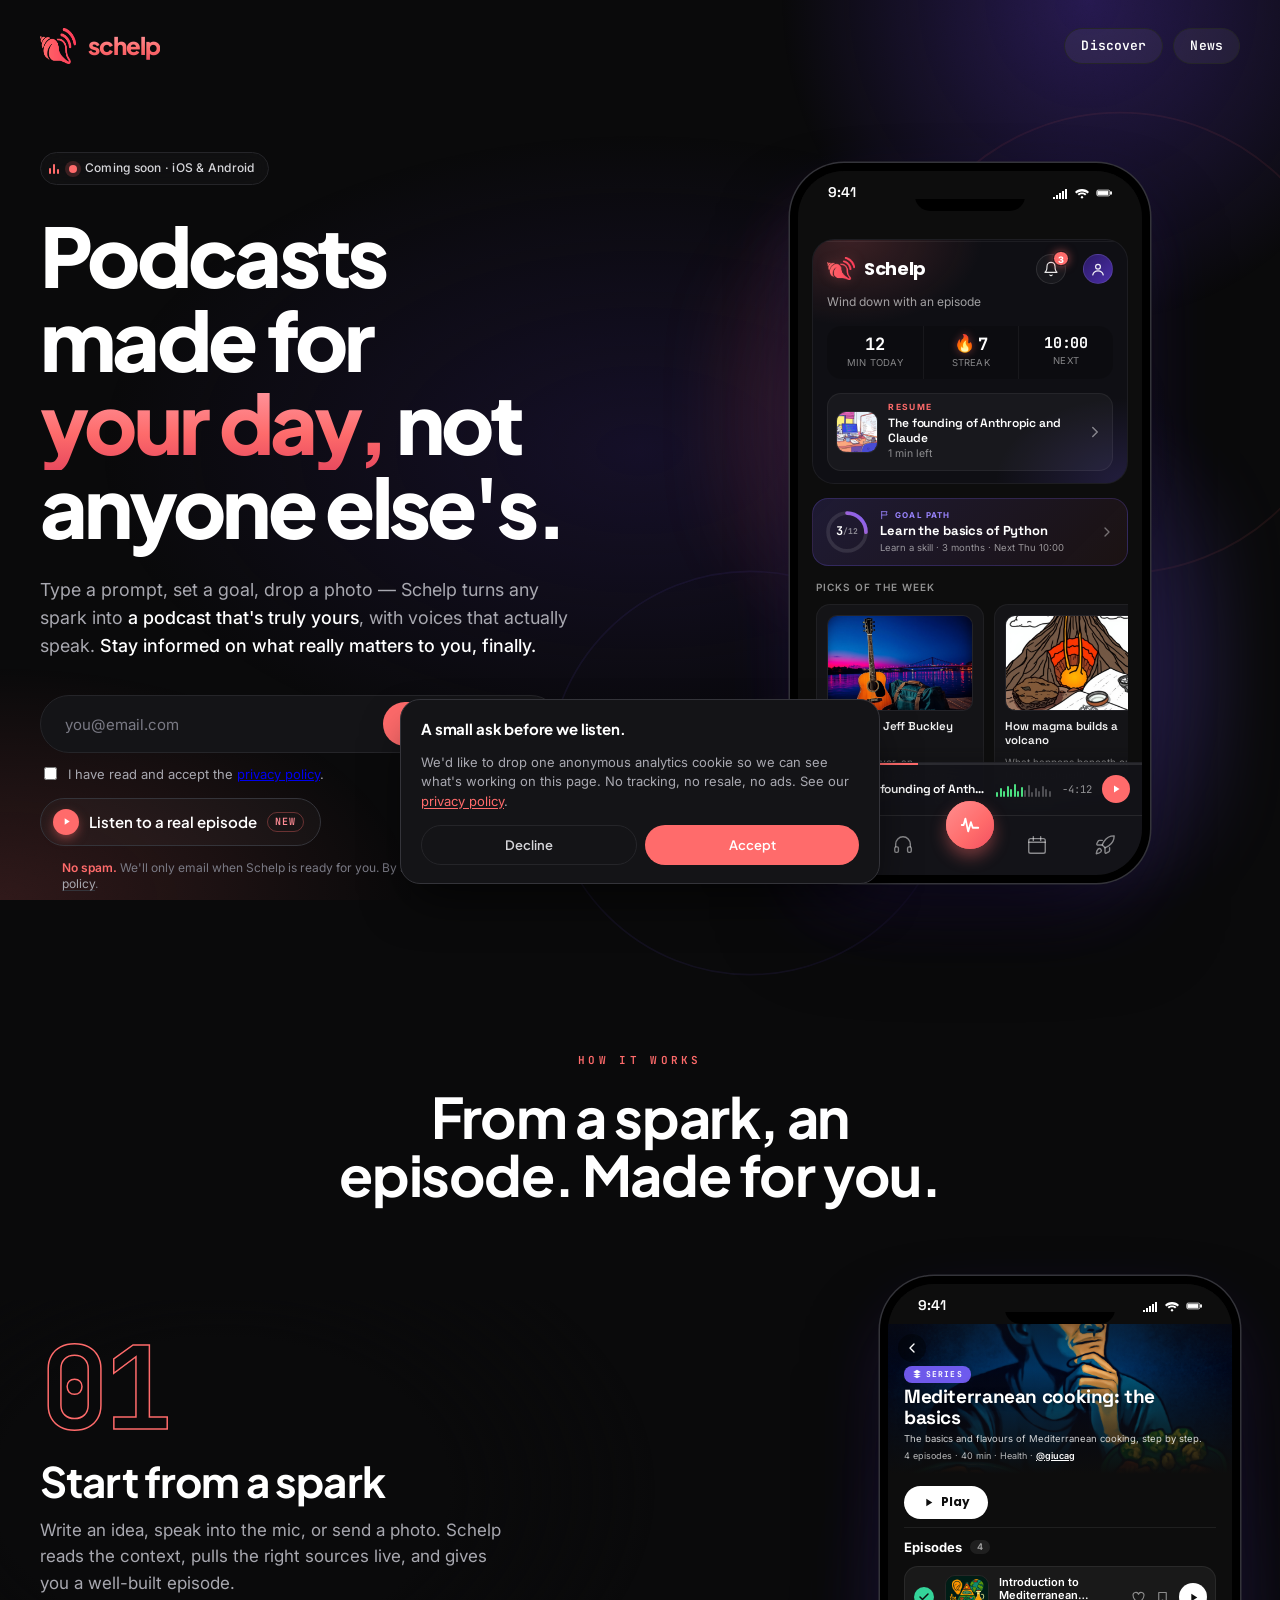
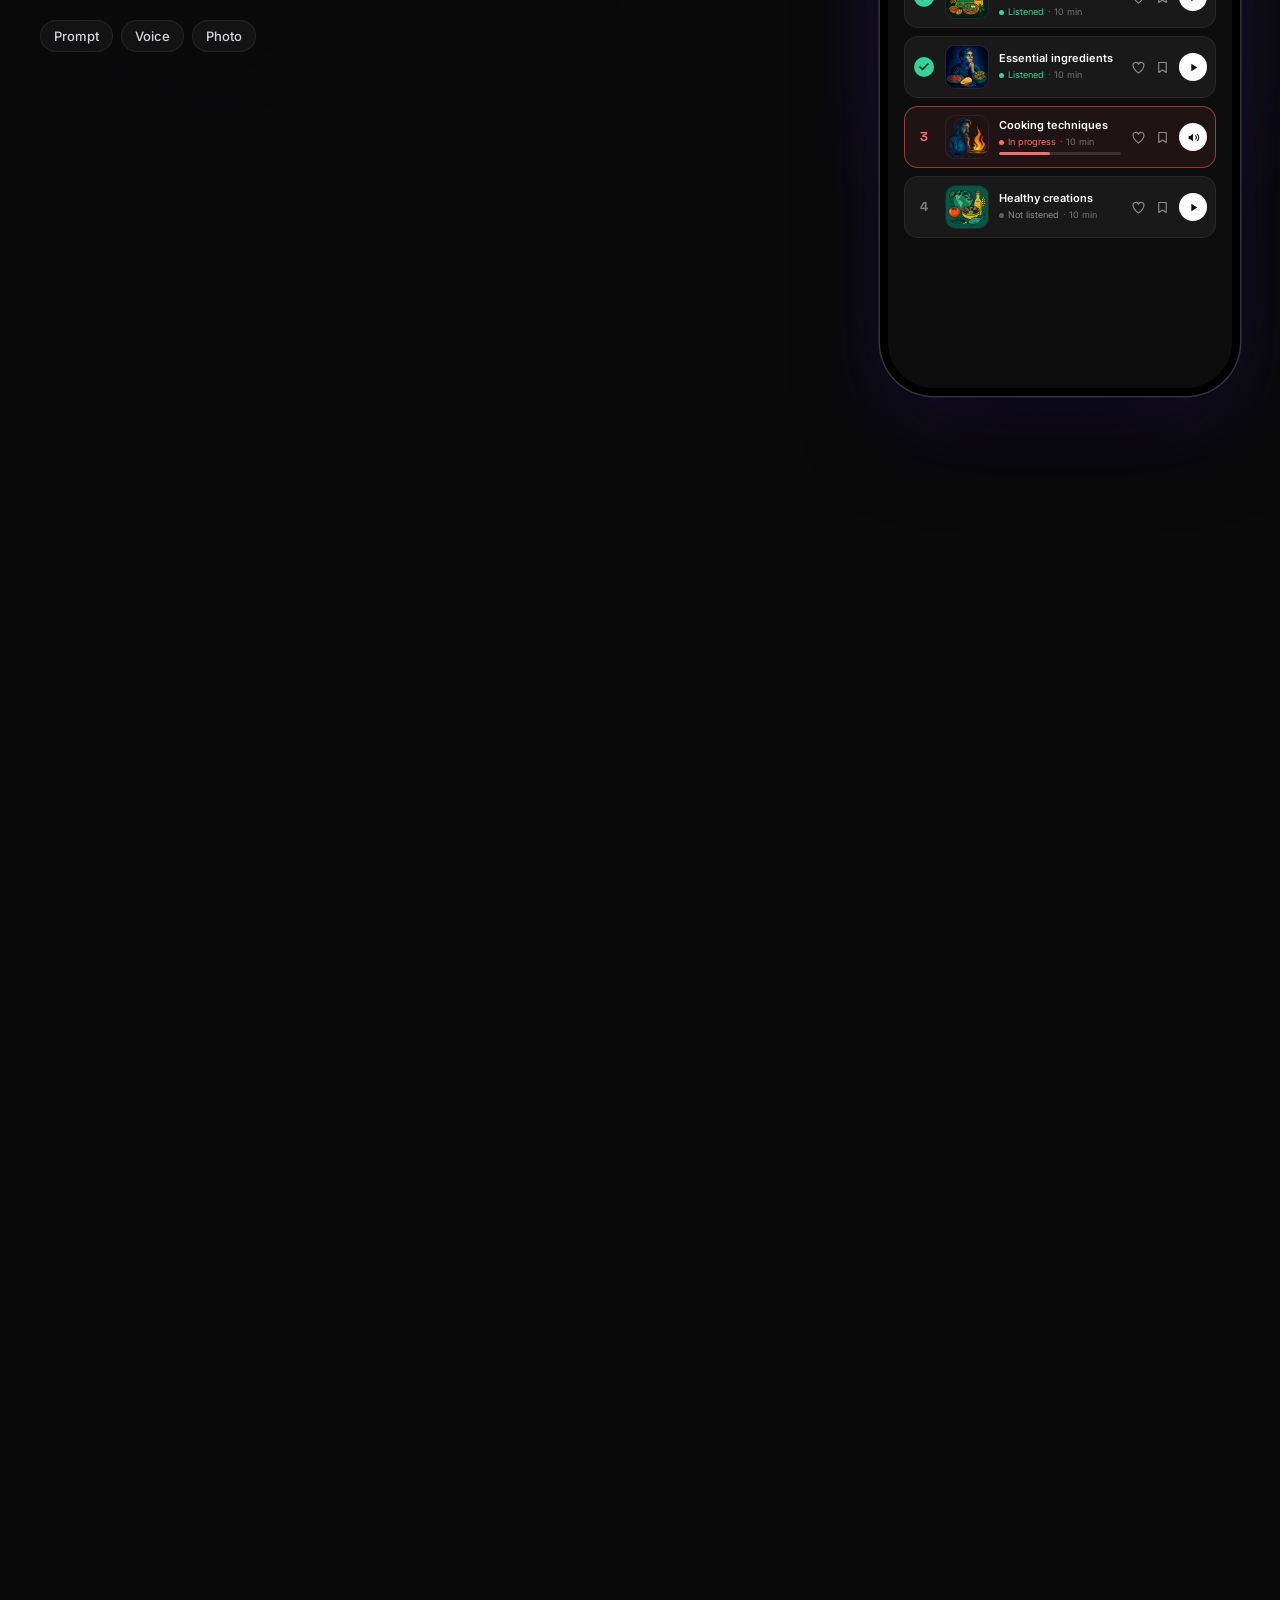
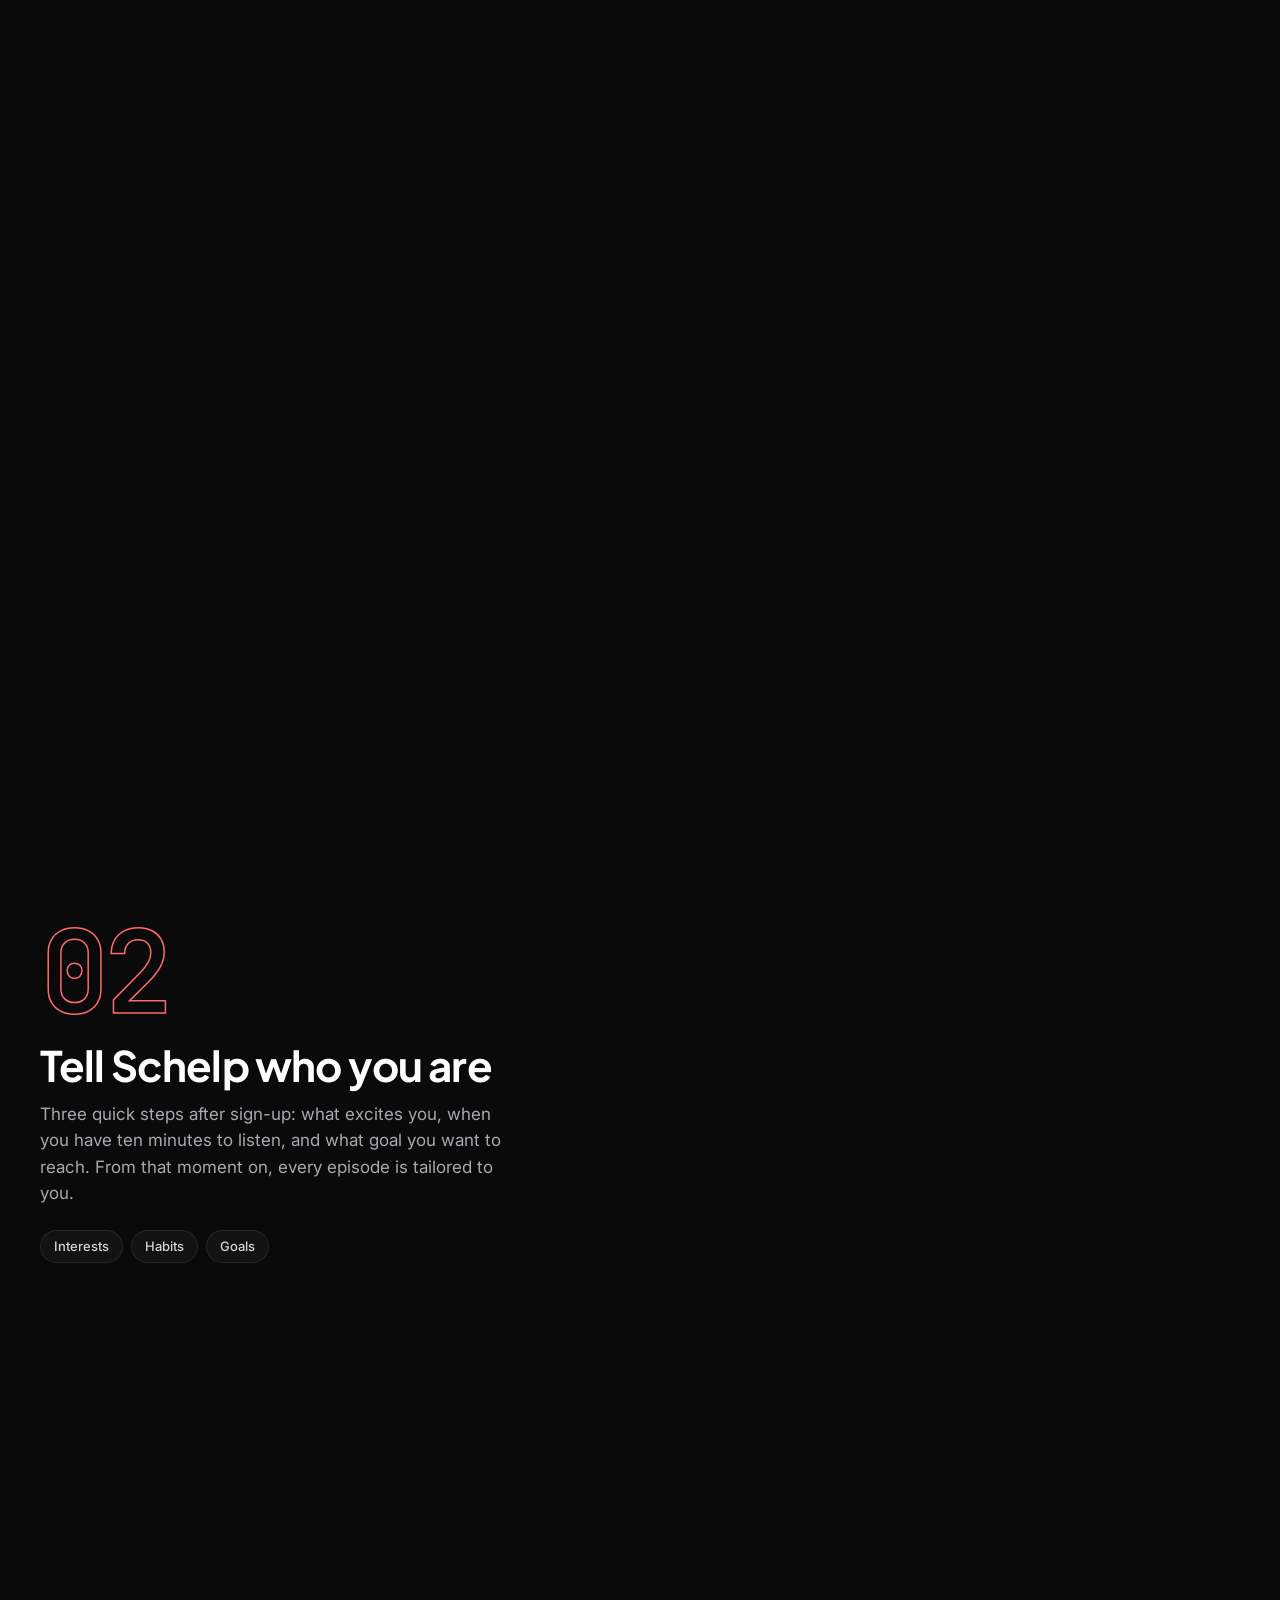
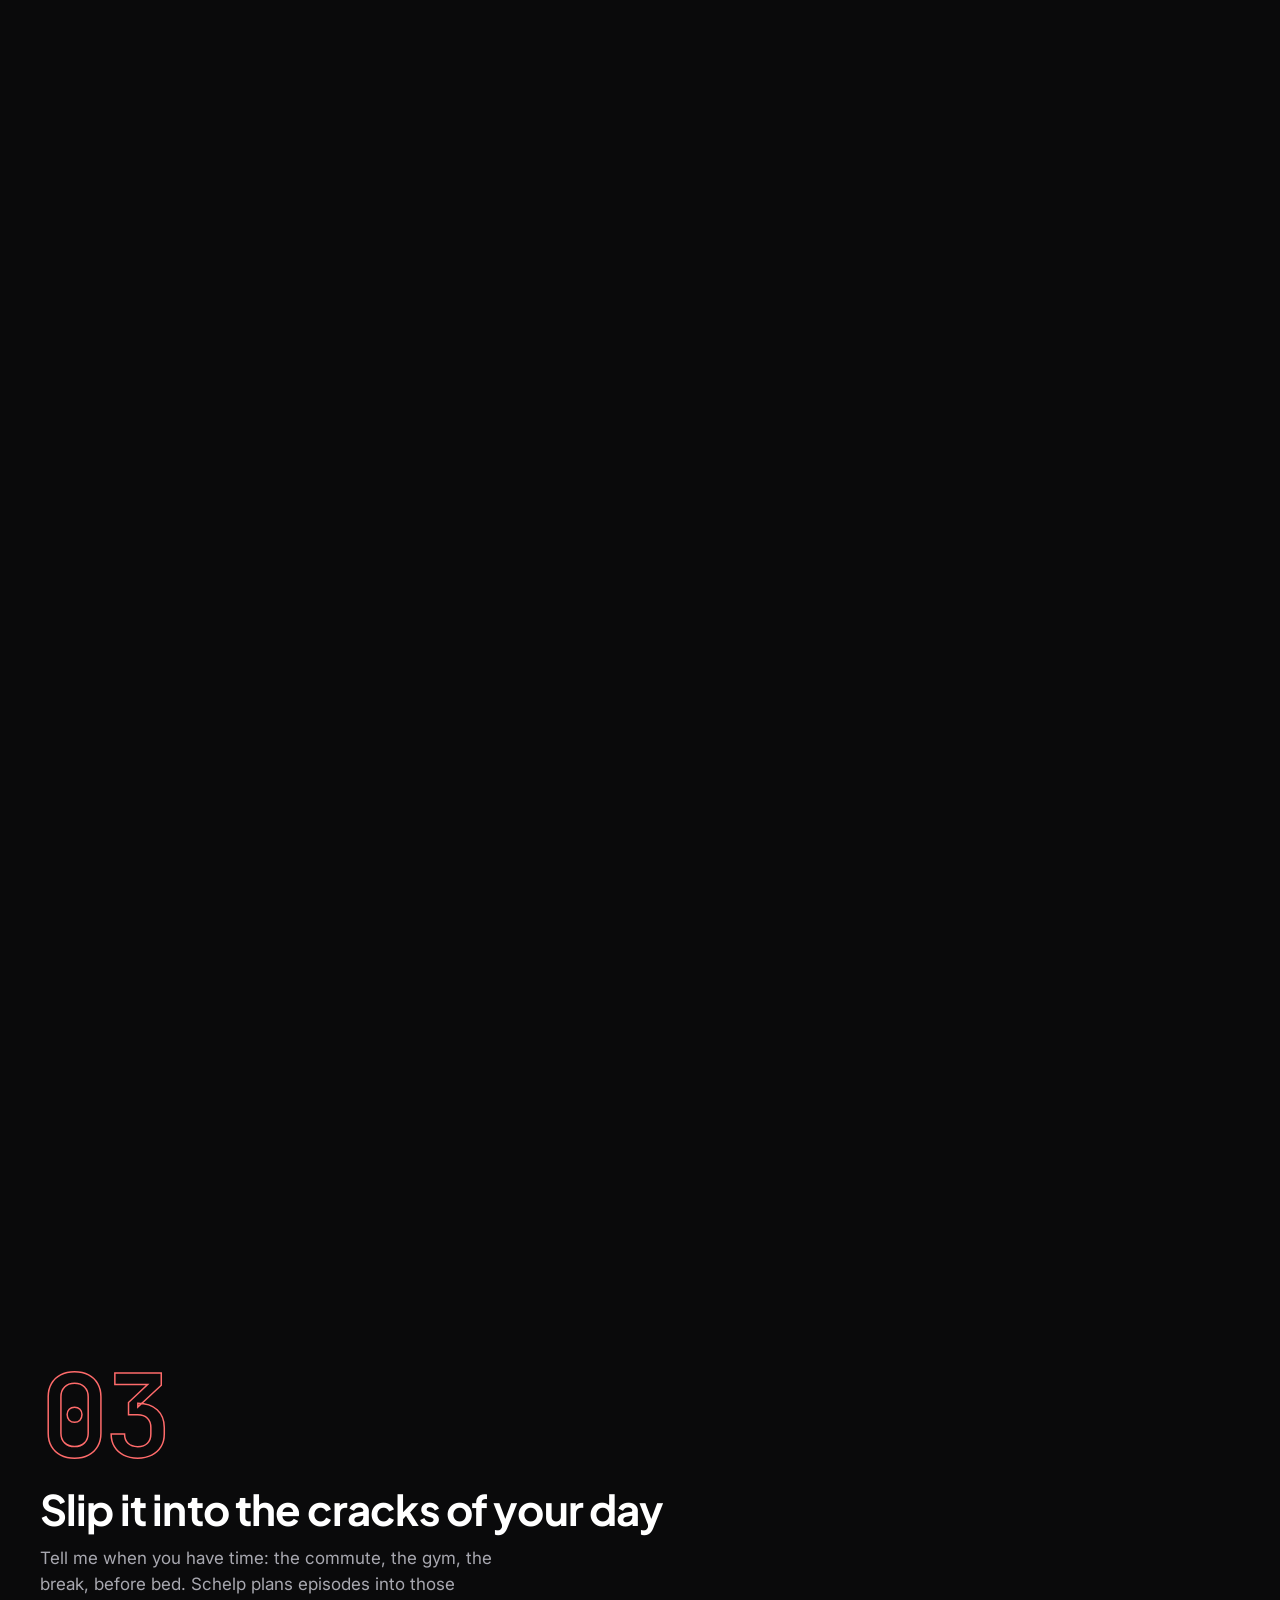
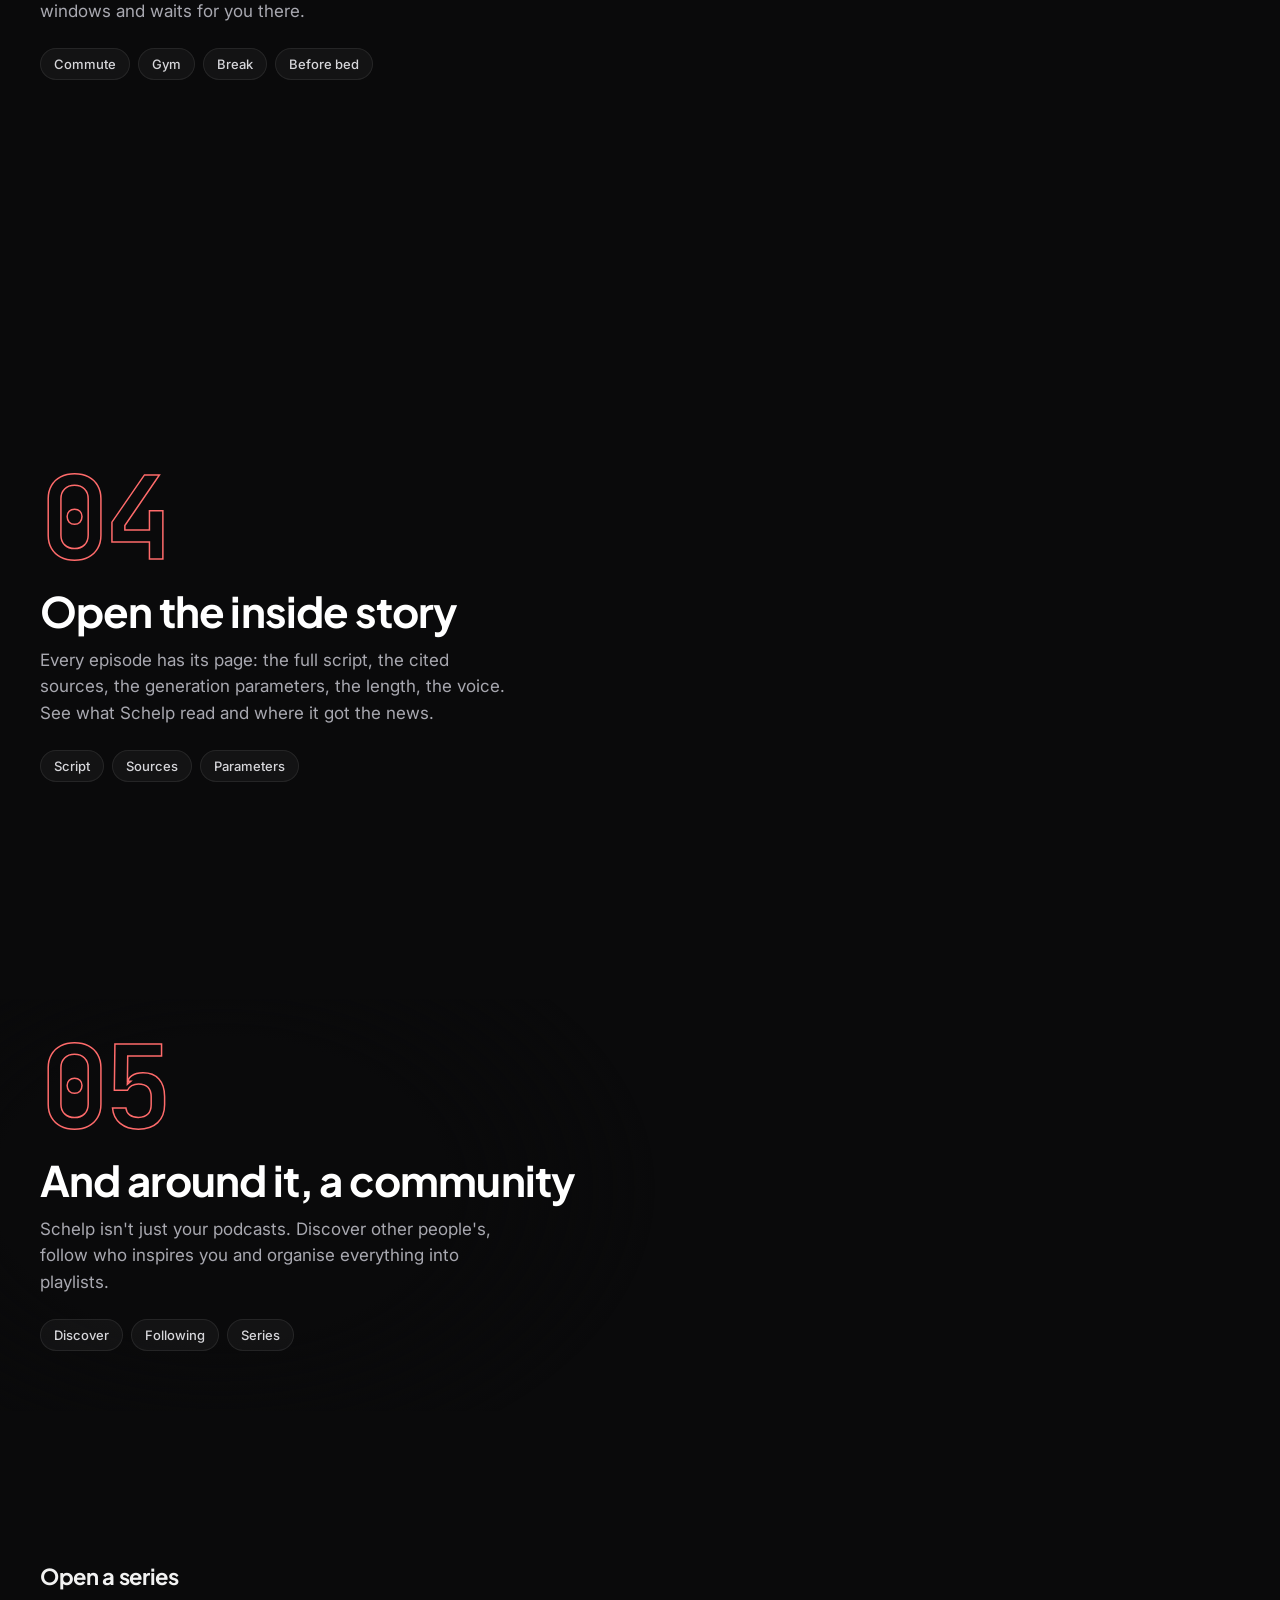
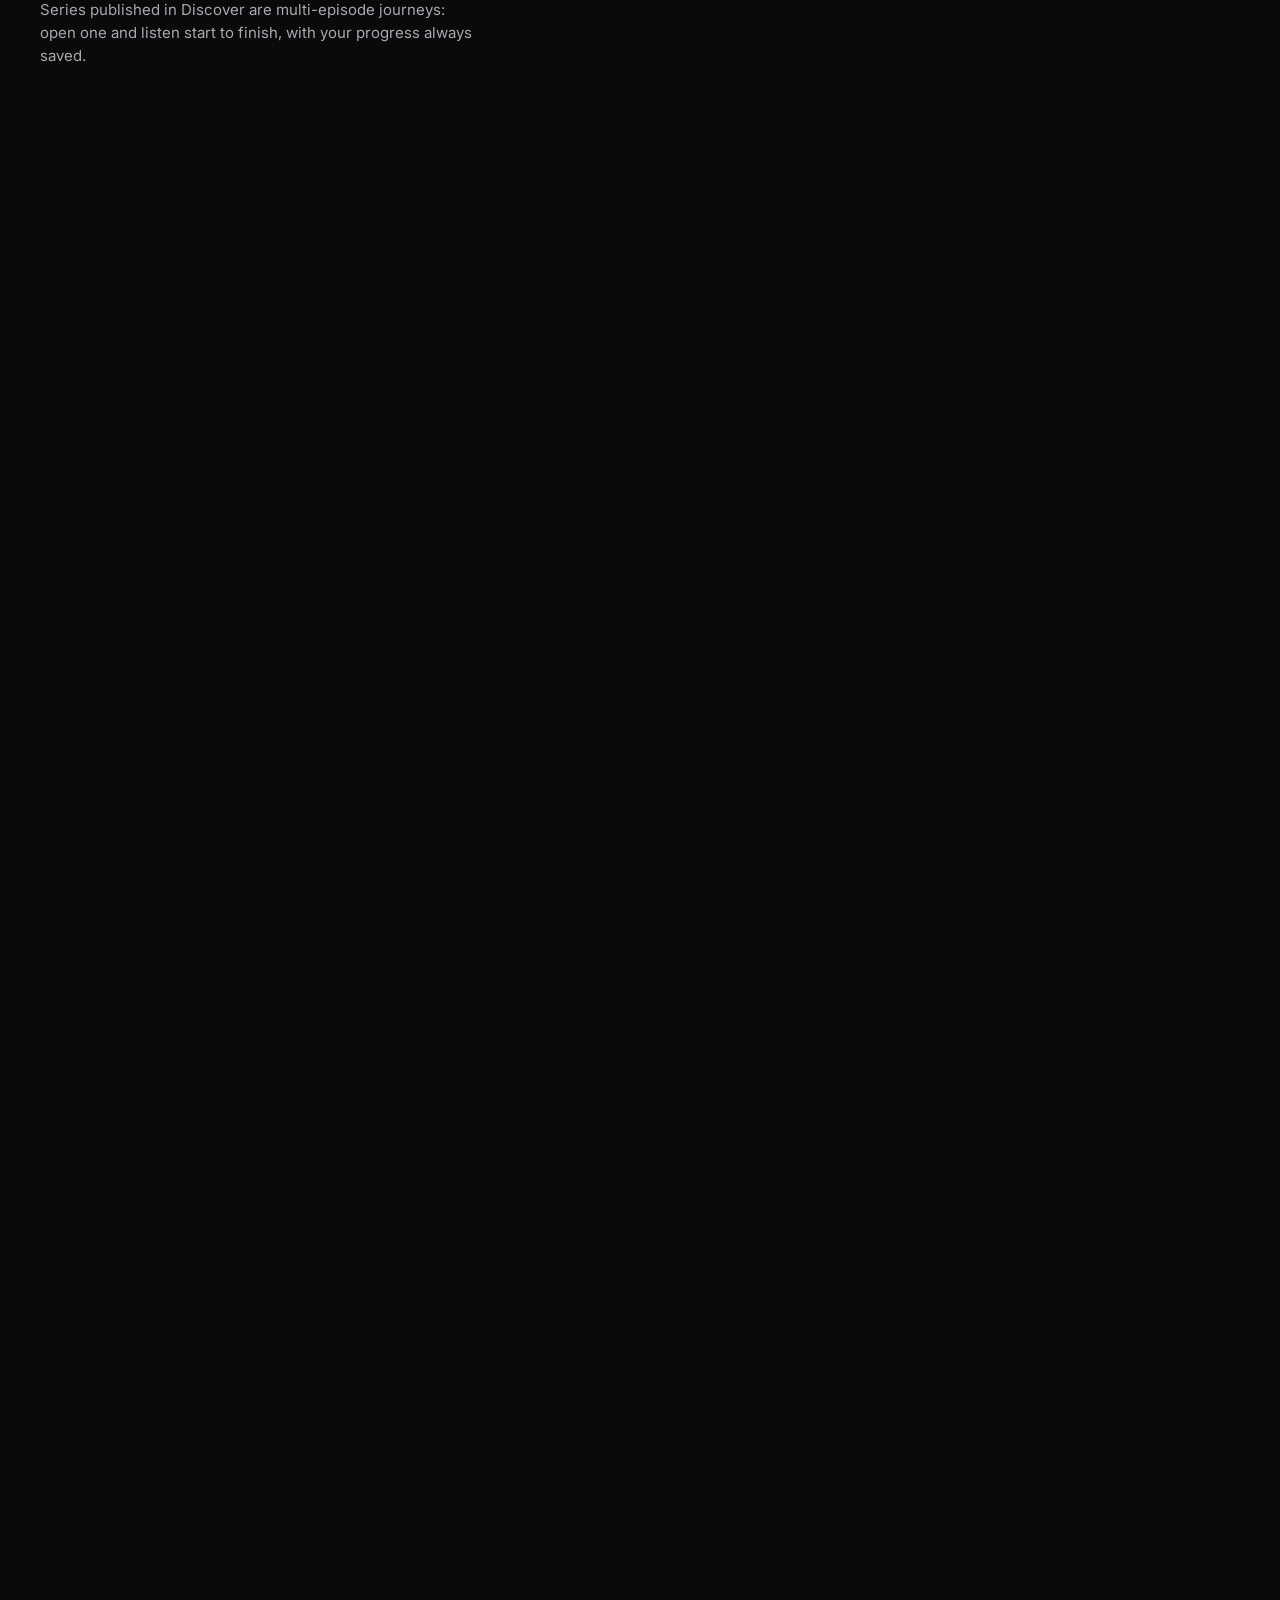
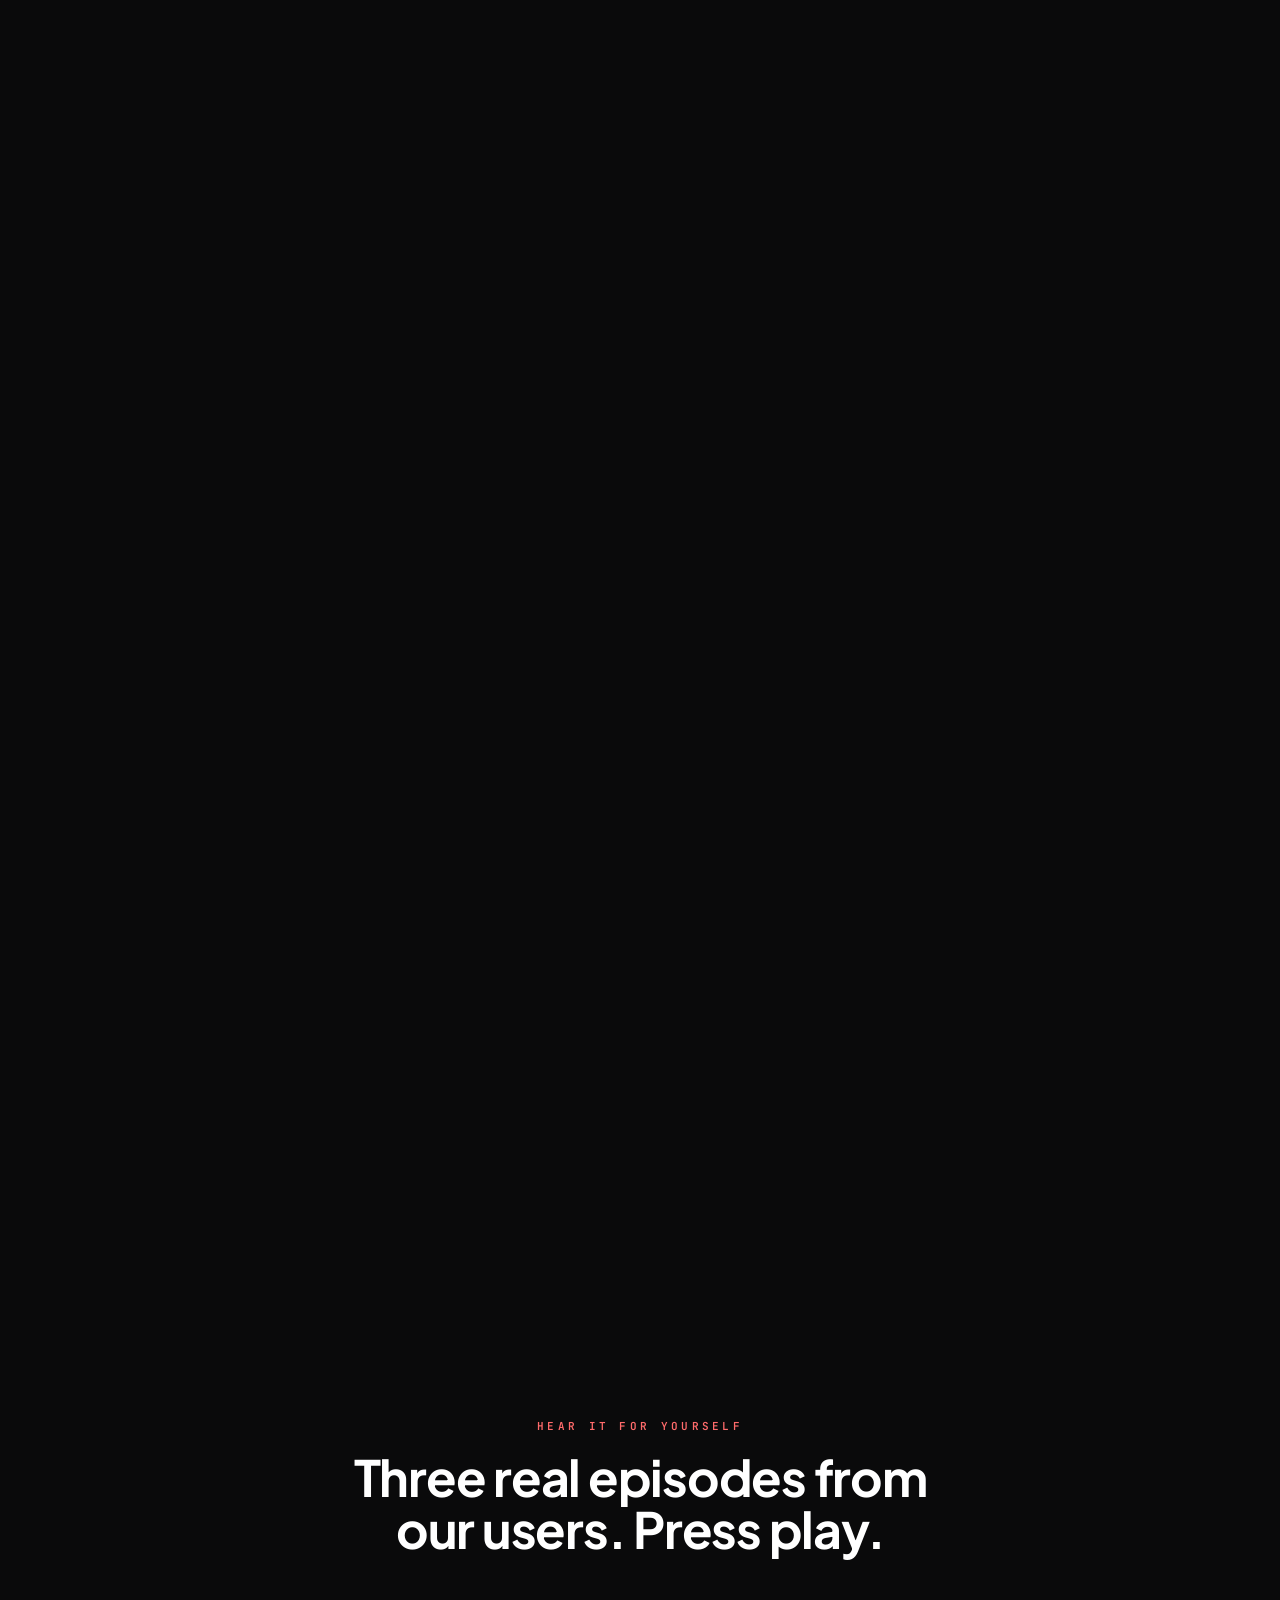
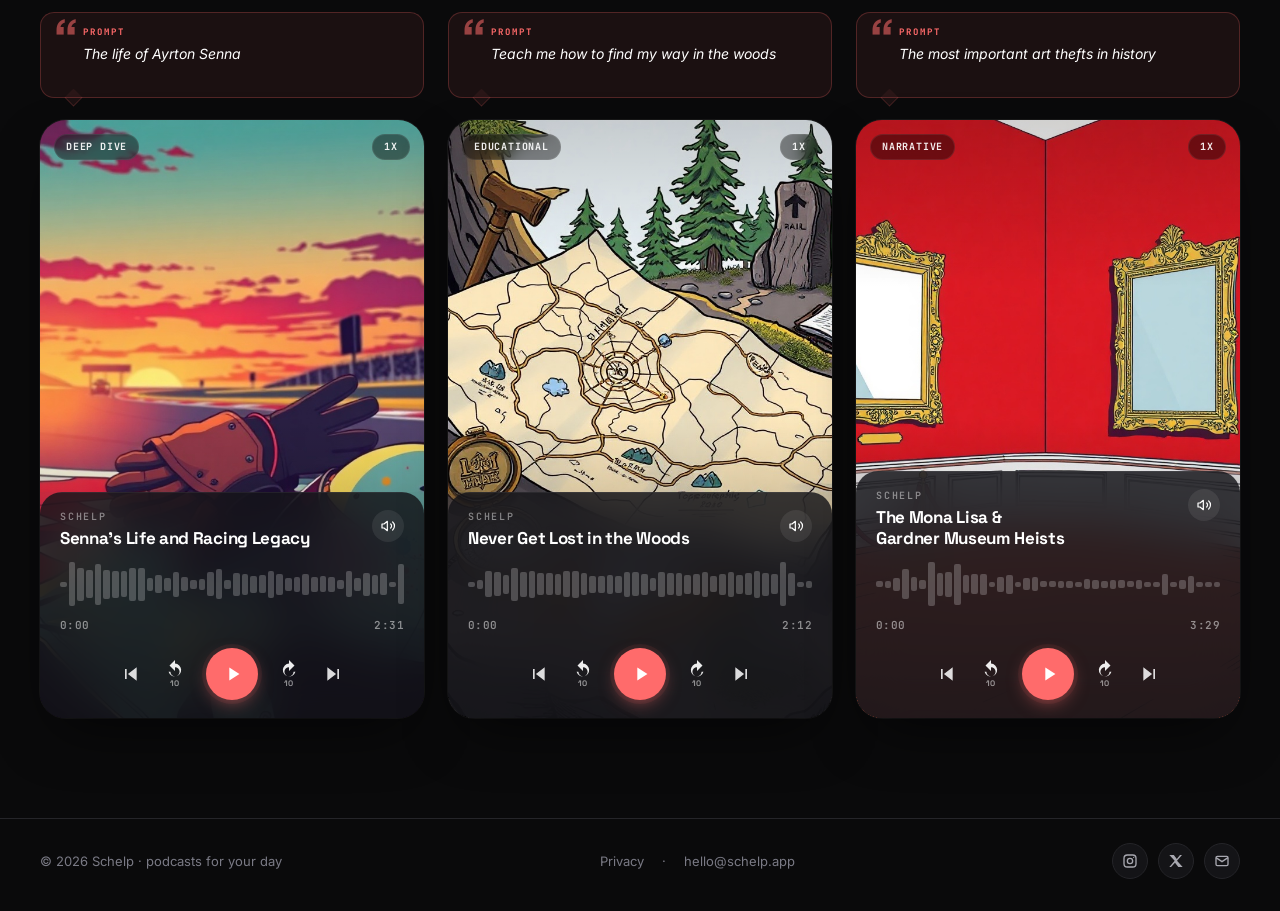
==== commit c0370c03: "News/Discover: nav raggruppata e allineata a destra Co-Authored-By: Claude Opus 4.8 <noreply@anthrop" ====
--- a/index.html
+++ b/index.html
@@ -112,8 +112,10 @@
         <img src="logo-schelp.png" alt="" width="36" height="36">
         <span>schelp</span>
       </a>
-      <a class="nav-discover" href="/discover" data-i18n-text="nav.discover">Discover</a>
-      <a class="nav-discover" href="/news" data-i18n-text="nav.news">News</a>
+      <div class="nav-actions">
+        <a class="nav-discover" href="/discover" data-i18n-text="nav.discover">Discover</a>
+        <a class="nav-discover" href="/news" data-i18n-text="nav.news">News</a>
+      </div>
       <!-- Top nav menu removed for the coming-soon page (How it works / Release / Contact)
       <div class="links">
         <a href="#feat" data-i18n-text="nav.howItWorks">How it works</a>
--- a/landing.css
+++ b/landing.css
@@ -3178,6 +3178,9 @@
 .ser-ep-play svg { width: 13px; height: 13px; color: #0D0D0D; margin-left: 1px; }
 
 /* "Scopri" nav entry — always visible (anche su mobile, fuori da .links) */
+.nav .nav-actions {
+  display: inline-flex; align-items: center; gap: 10px; margin-left: auto;
+}
 .nav .nav-discover {
   display: inline-flex; align-items: center; gap: 6px;
   font-family: var(--font-mono); font-size: 13px; font-weight: 600;
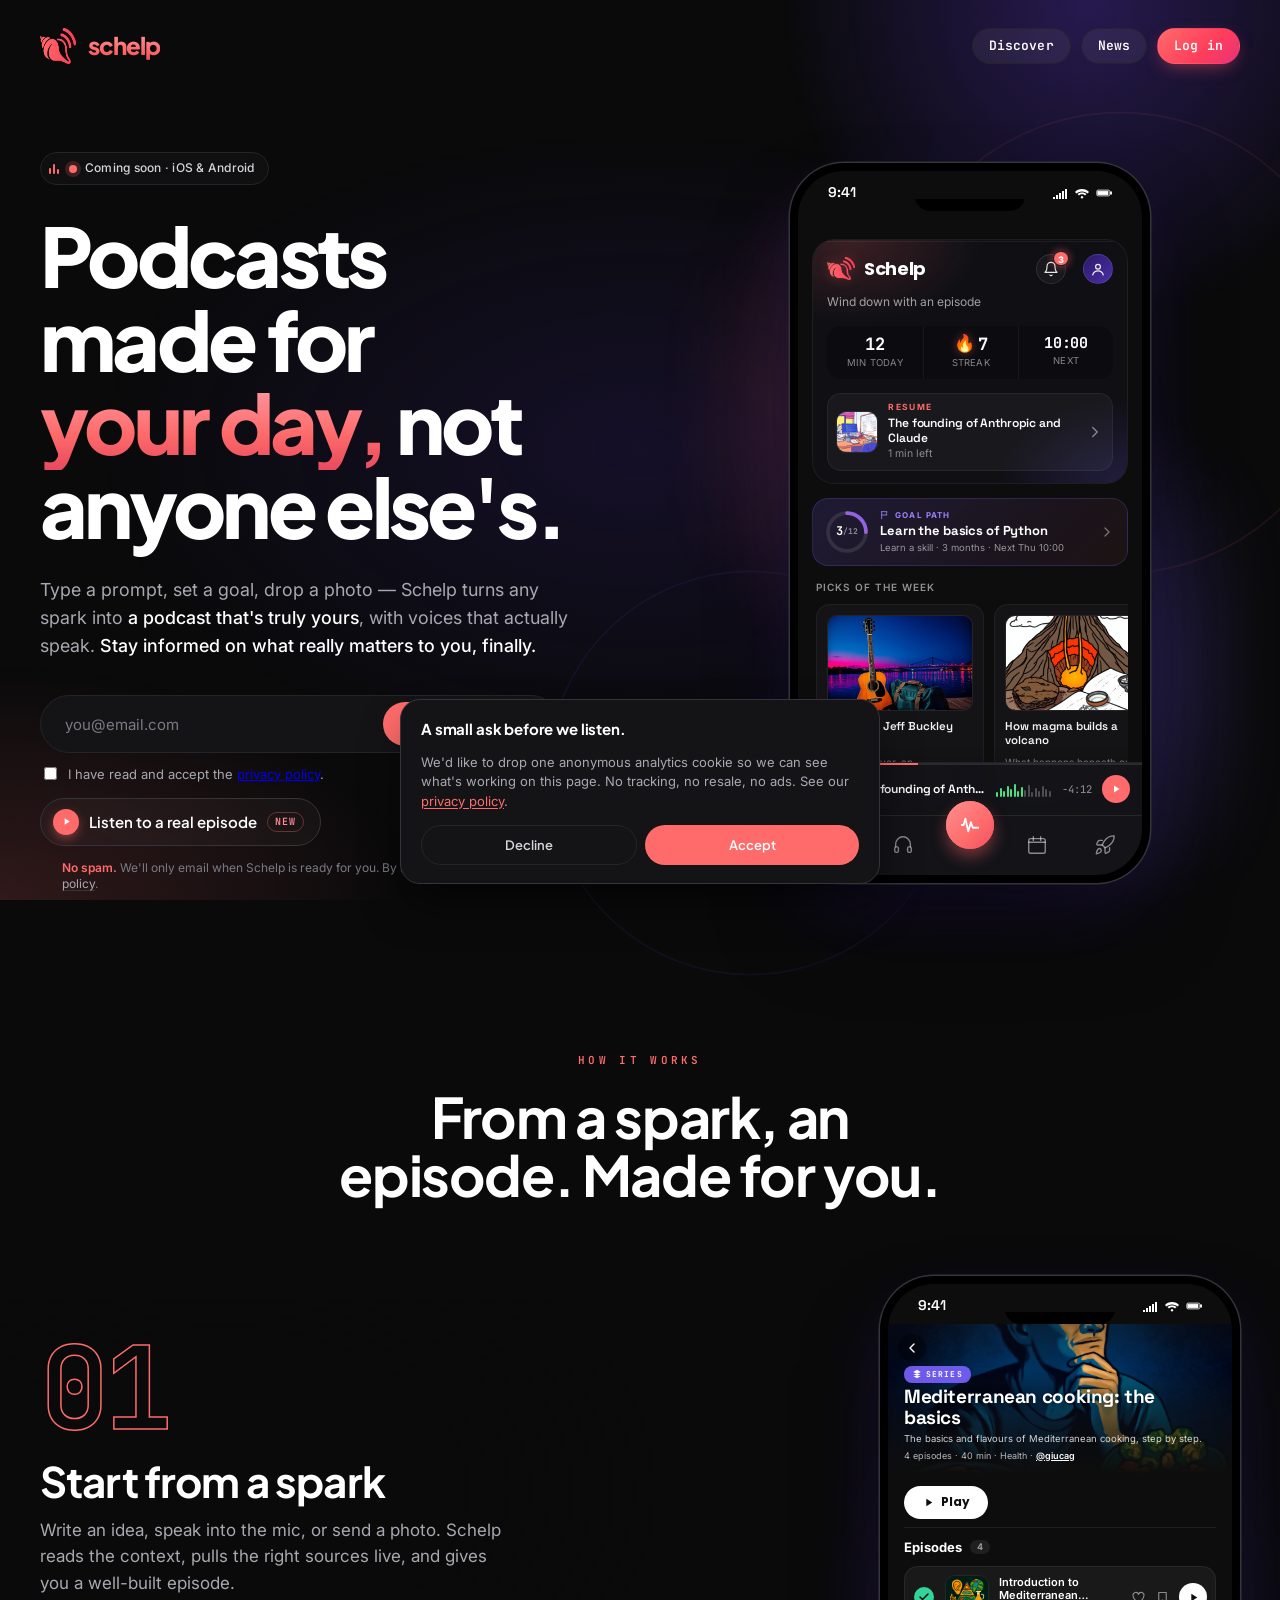
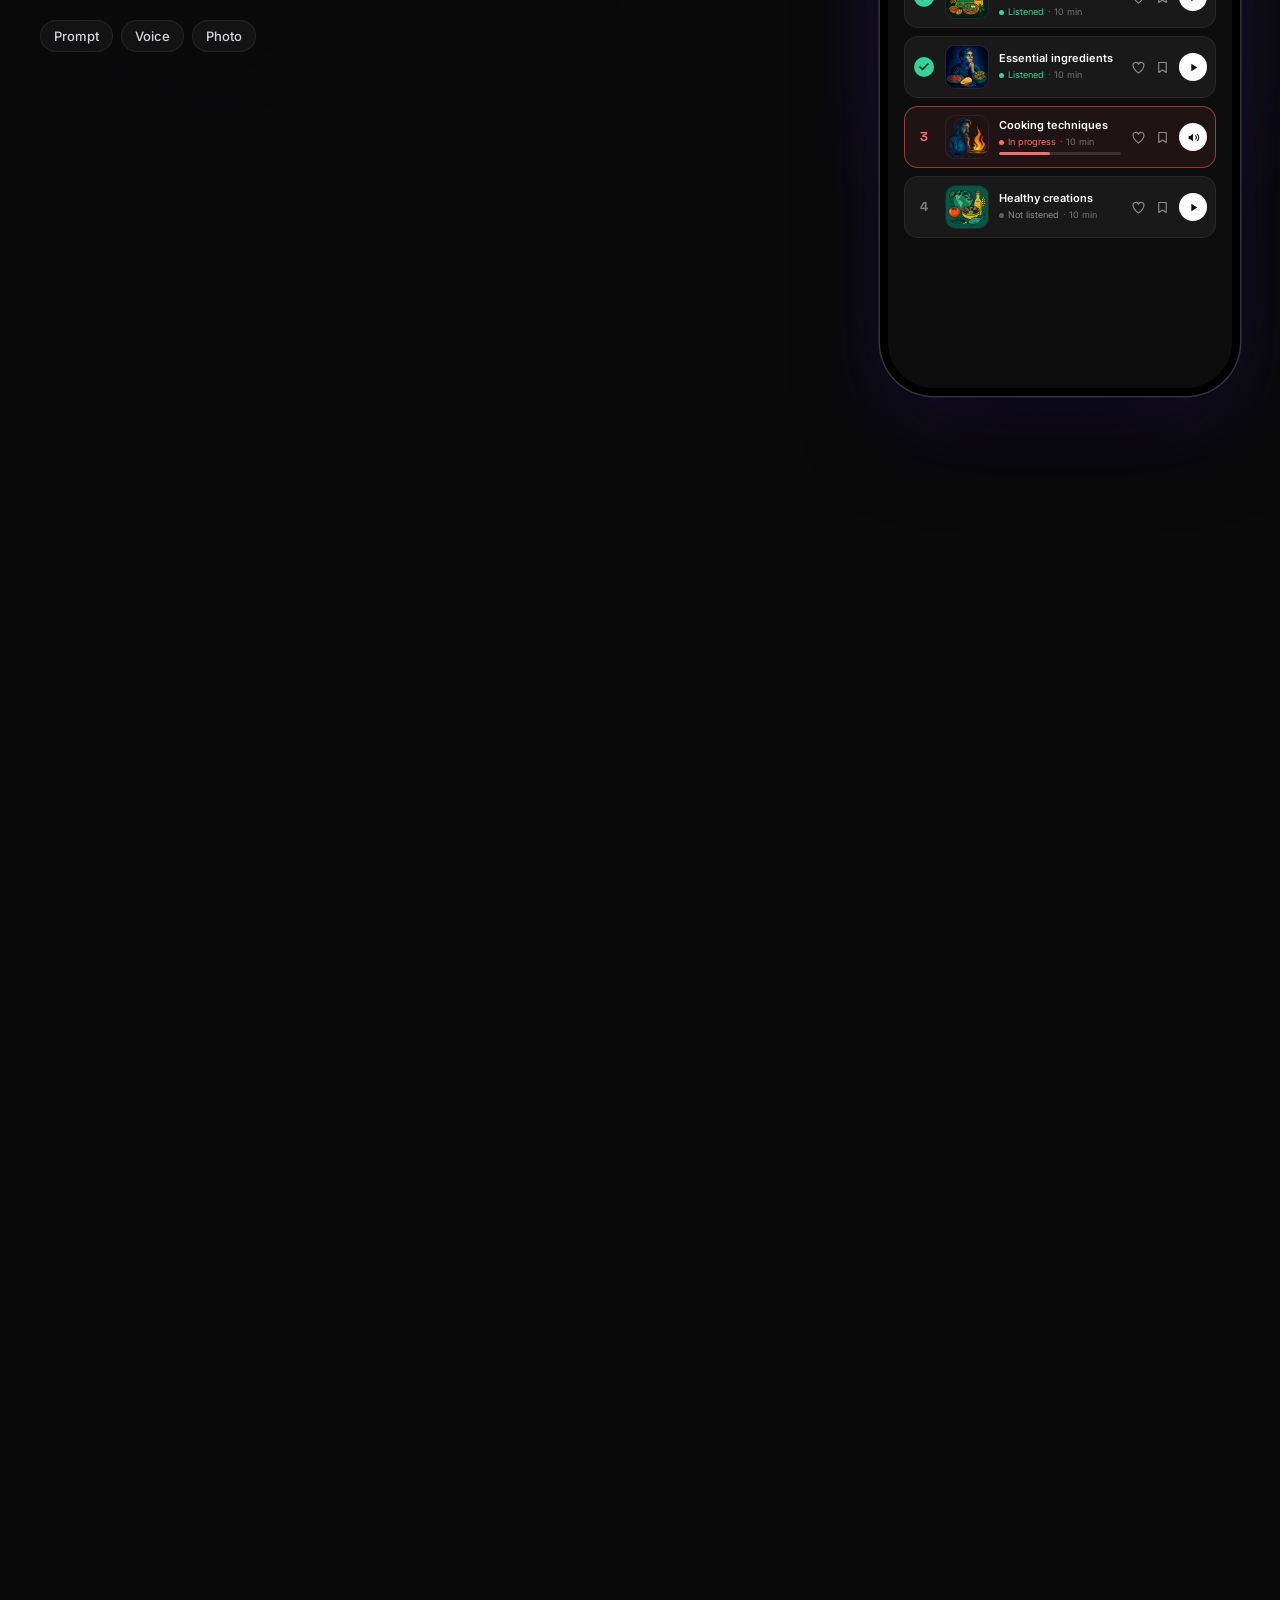
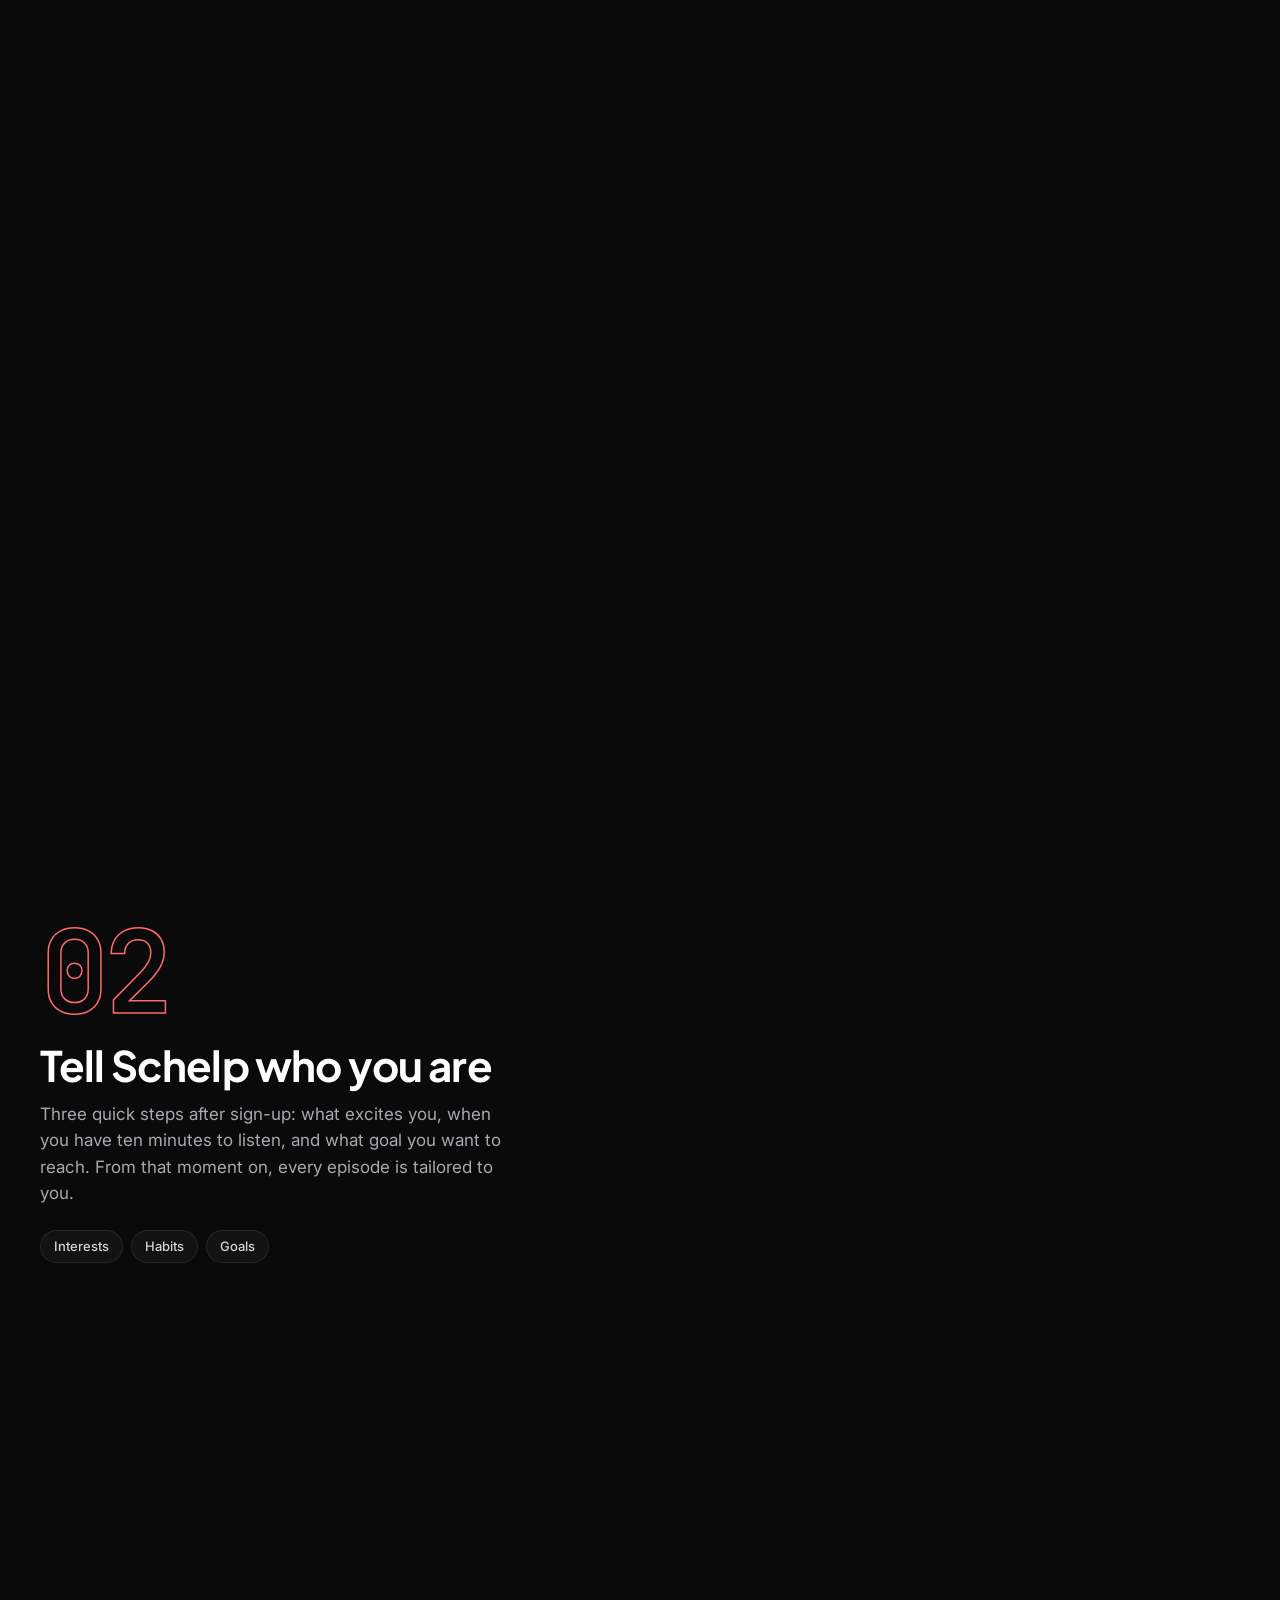
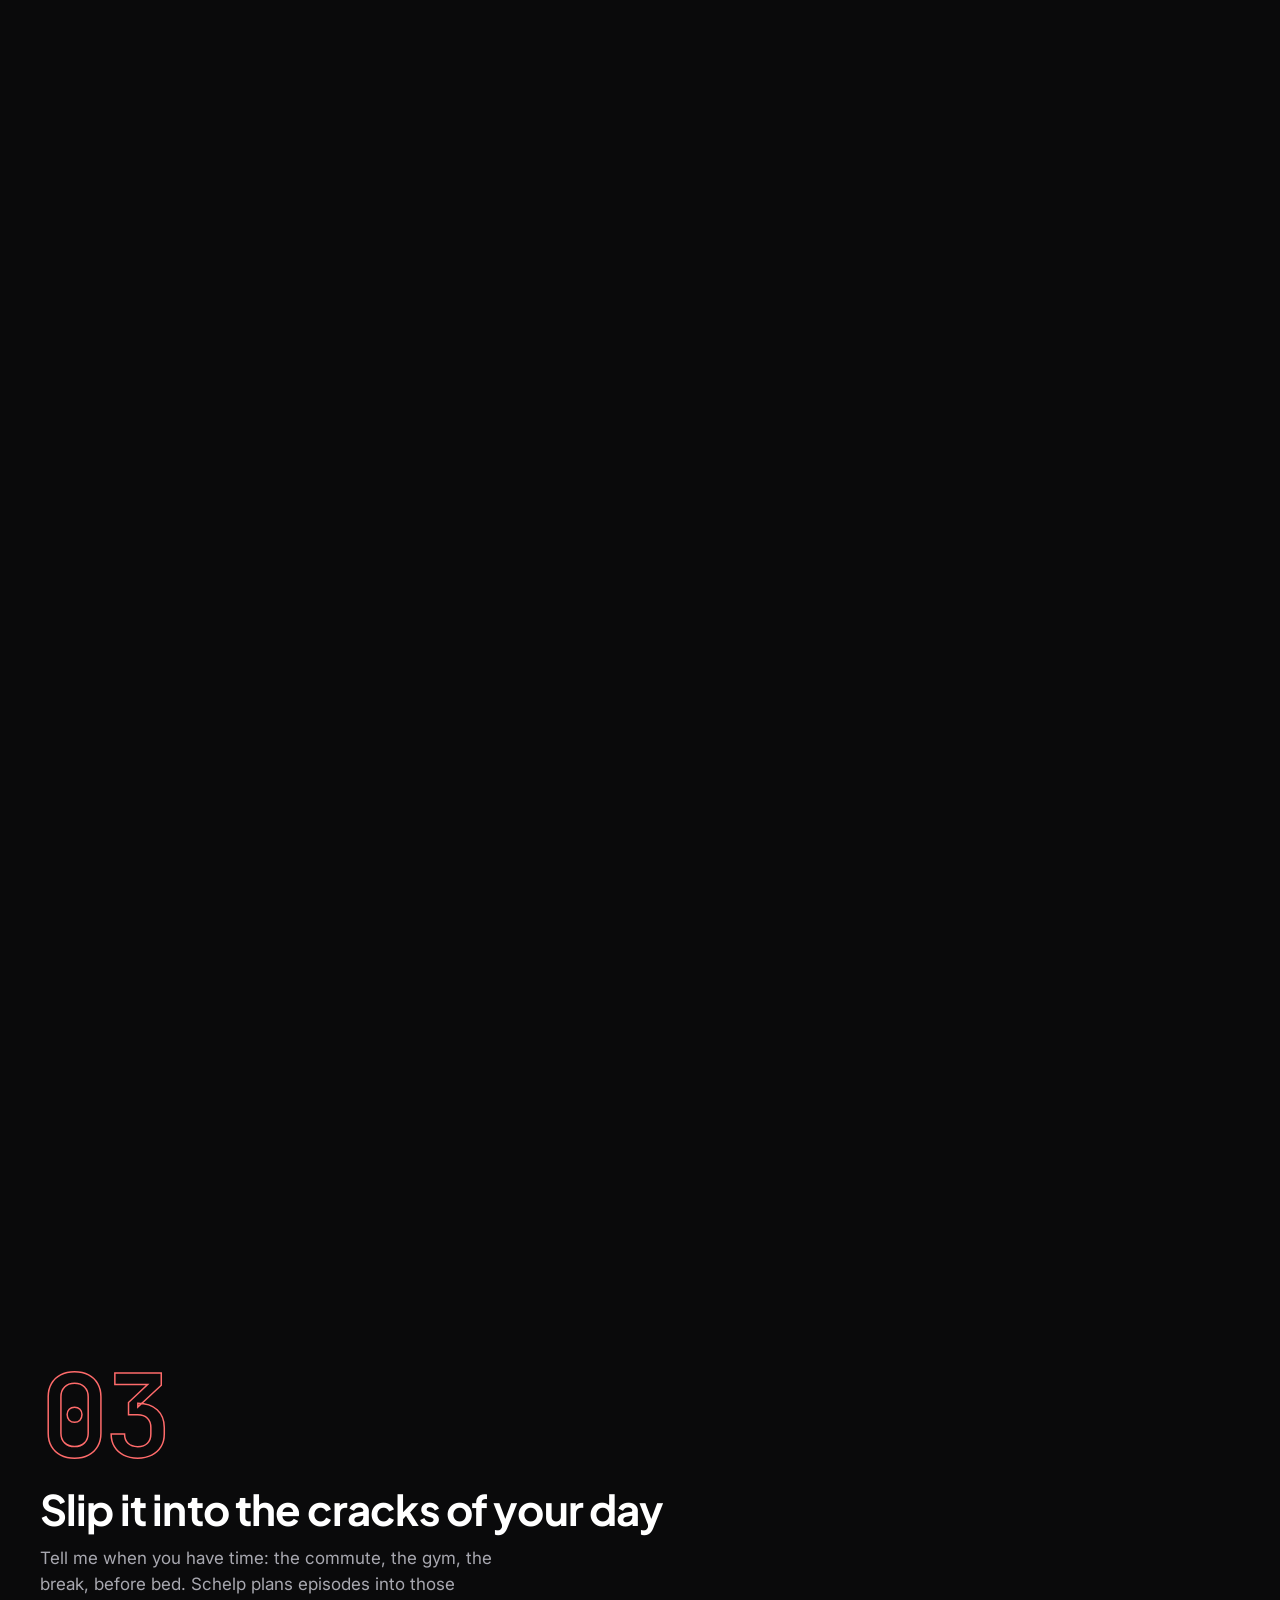
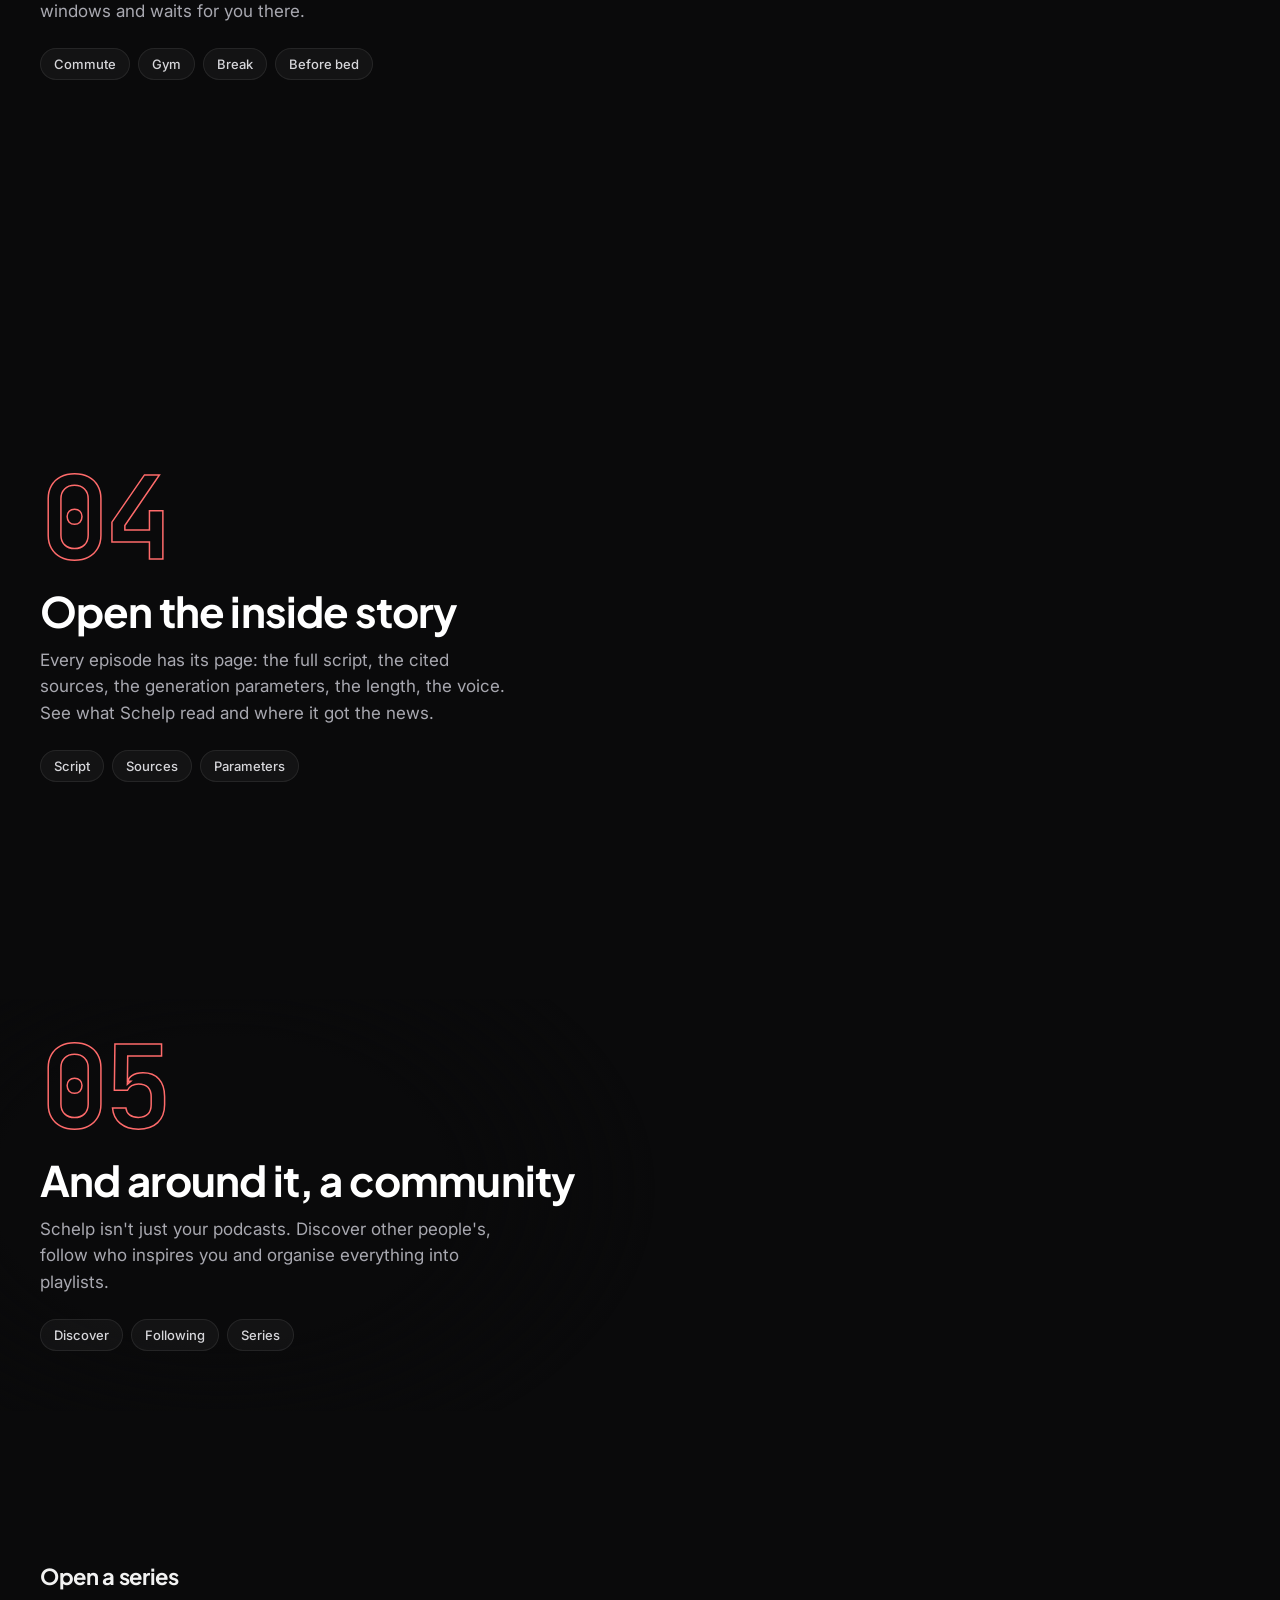
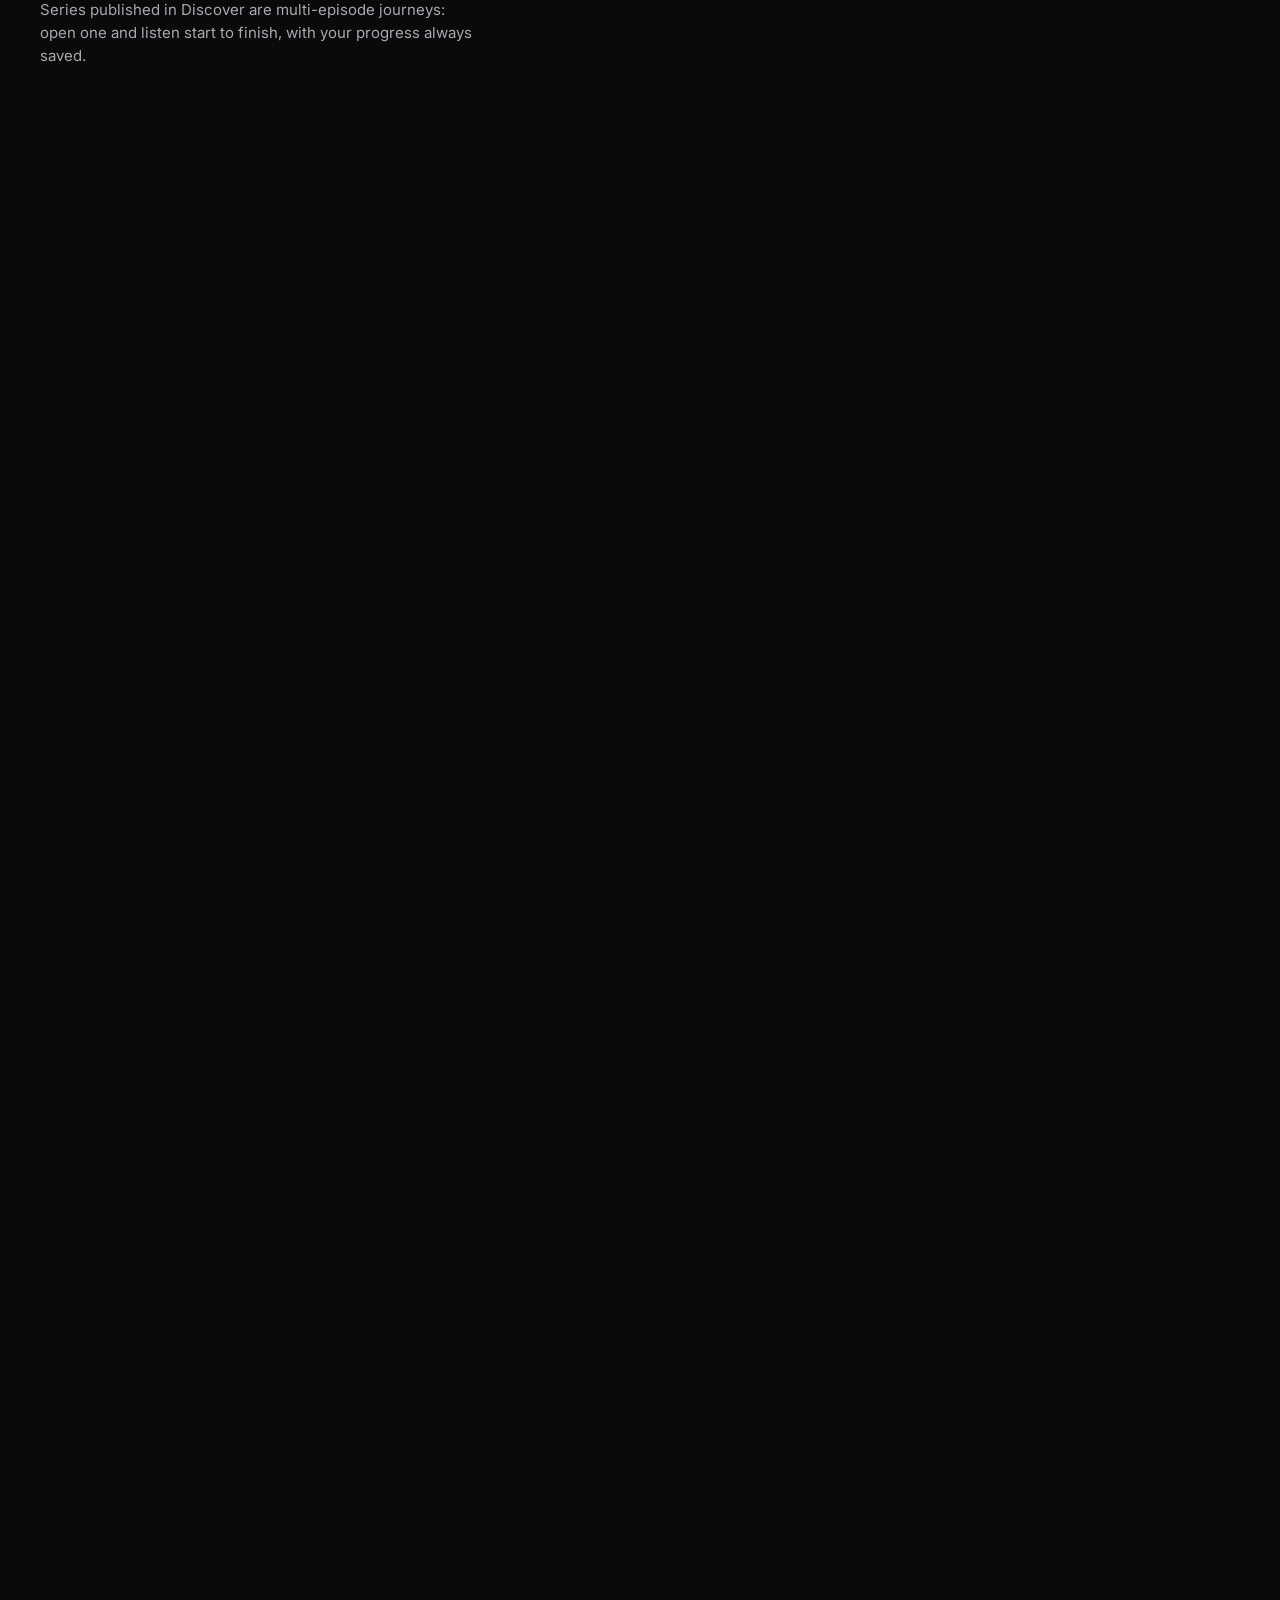
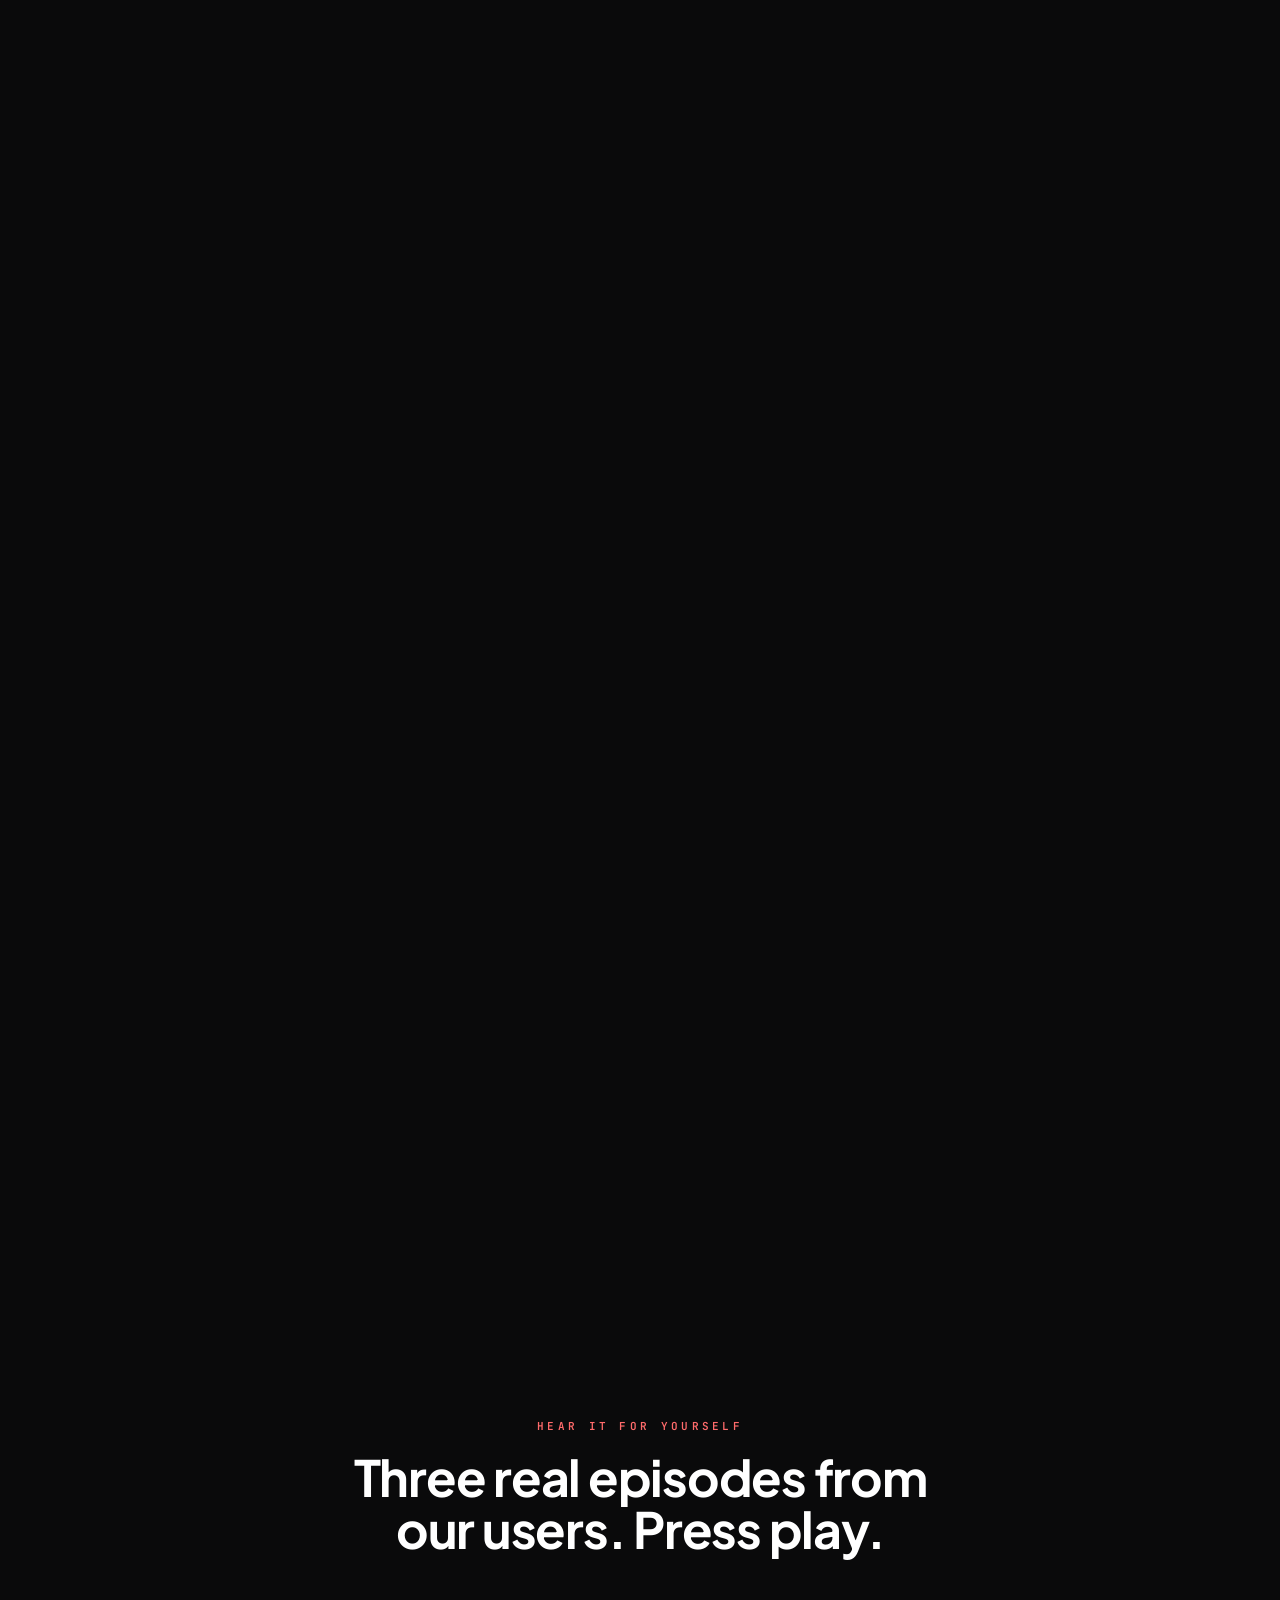
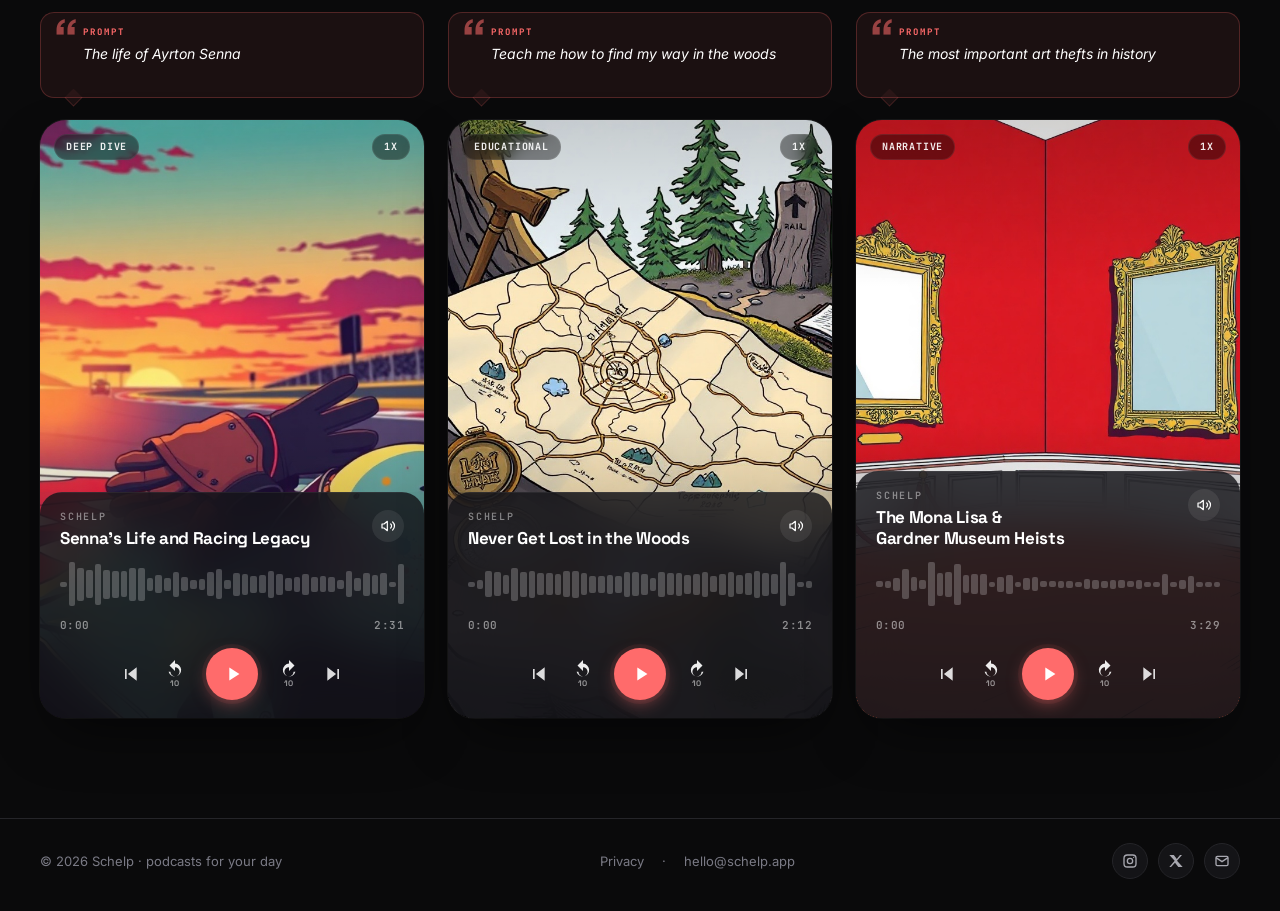
==== commit 2705e634: "Landing: link "Accedi" alla webapp + header PWA per /studio - "Accedi" nel menu di landing, Scopri e" ====
--- a/index.html
+++ b/index.html
@@ -115,6 +115,7 @@
       <div class="nav-actions">
         <a class="nav-discover" href="/discover" data-i18n-text="nav.discover">Discover</a>
         <a class="nav-discover" href="/news" data-i18n-text="nav.news">News</a>
+        <a class="nav-discover nav-login" id="nav-login" href="/login" data-i18n-text="nav.login">Log in</a>
       </div>
       <!-- Top nav menu removed for the coming-soon page (How it works / Release / Contact)
       <div class="links">
--- a/landing.css
+++ b/landing.css
@@ -3193,6 +3193,22 @@
 }
 .nav .nav-discover:hover { background: rgba(255,255,255,0.12); border-color: rgba(255,255,255,0.28); }
 .nav .nav-discover:active { transform: scale(0.97); }
+/* "Accedi" alla webapp (schelp.app/login) */
+.nav .nav-login {
+  color: #fff; border-color: transparent;
+  background: linear-gradient(135deg, #ff6b6b 0%, #ff3d5a 60%, #e8327a 100%);
+  box-shadow: 0 6px 18px -6px rgba(255, 80, 100, 0.6);
+}
+.nav .nav-login:hover { background: linear-gradient(135deg, #ff7d7d 0%, #ff5068 60%, #ee4589 100%); border-color: transparent; }
+.nav .nav-discover { white-space: nowrap; }
+@media (max-width: 440px) {
+  .nav .nav-actions { gap: 6px; }
+  .nav .nav-discover { padding: 7px 11px; font-size: 12px; }
+}
+@media (max-width: 400px) {
+  /* Sui telefoni piccoli resta solo l'icona del logo: c'è spazio per tutte le voci */
+  .nav .brand span { display: none; }
+}
 
 /* Hero — CTA secondaria verso Discover (ascolta prima di iscriverti) */
 .hero-discover-cta {
